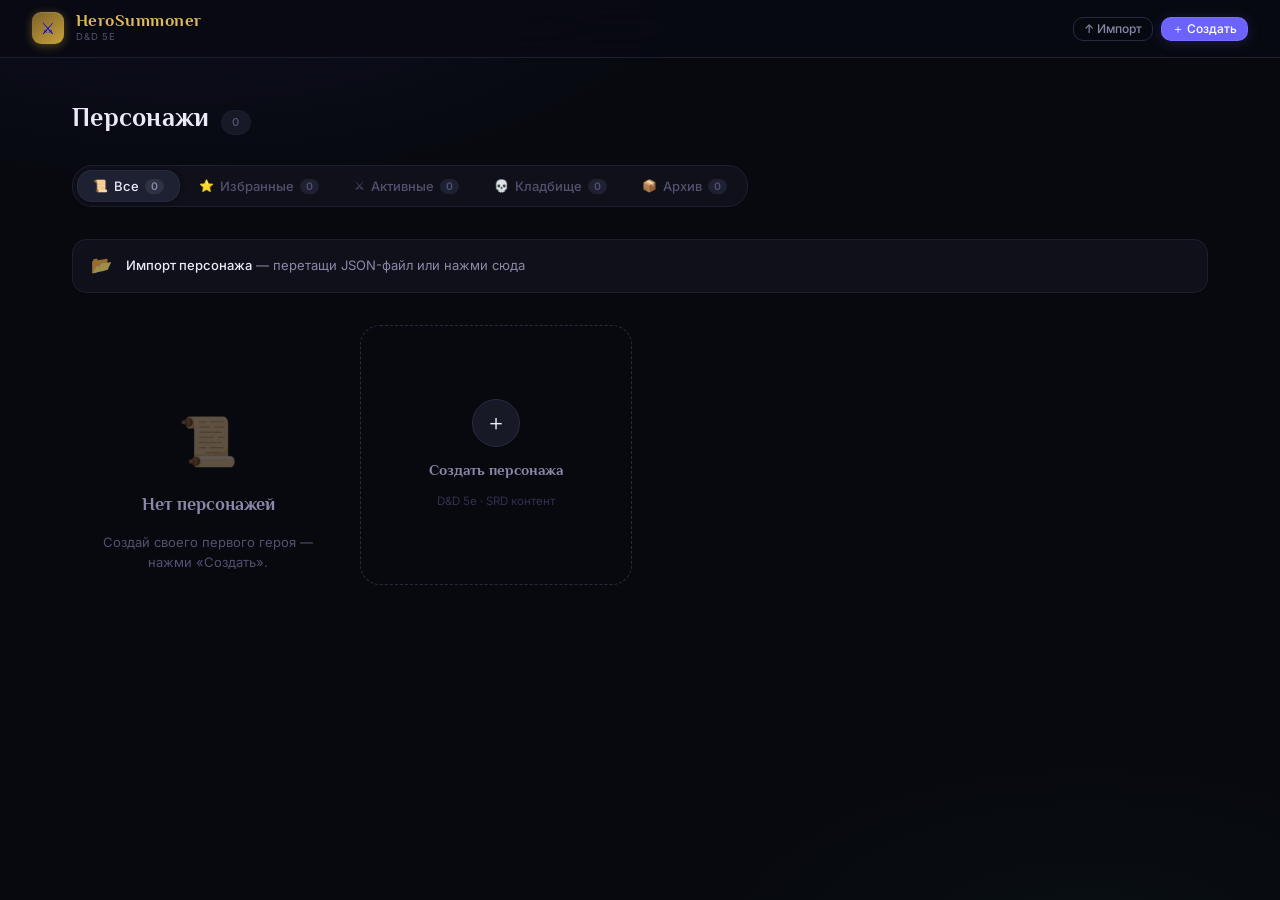
==== index.html @ 675bf9f5 "feat: Этап 1 — foundation, design tokens, router, character list, PWA" ====
<!DOCTYPE html>
<html lang="ru">
<head>
  <meta charset="UTF-8">
  <meta name="viewport" content="width=device-width, initial-scale=1.0">
  <meta name="description" content="D&D 5e Character Sheet — PWA">
  <meta name="theme-color" content="#07090F">
  <title>HeroSummoner</title>

  <!-- PWA -->
  <link rel="manifest" href="manifest.json">
  <link rel="icon" href="assets/icon.svg" type="image/svg+xml">
  <meta name="apple-mobile-web-app-capable" content="yes">
  <meta name="apple-mobile-web-app-status-bar-style" content="black-translucent">

  <!-- Styles -->
  <link rel="stylesheet" href="css/tokens.css">
  <link rel="stylesheet" href="css/base.css">
</head>
<body>
  <div id="app">
    <header class="app-header">
      <a href="#/" class="logo" aria-label="HeroSummoner — главная">
        <div class="logo-mark">⚔</div>
        <div class="logo-text-block">
          <span class="logo-name">HeroSummoner</span>
          <span class="logo-tagline">D&amp;D 5e</span>
        </div>
      </a>
      <nav id="header-actions" class="header-actions"></nav>
    </header>

    <main id="main" class="main-content"></main>
  </div>

  <script type="module" src="js/app.js"></script>
</body>
</html>
---- css/tokens.css ----
/* ═══════════════════════════════════════════
   HeroSummoner — Design Tokens
   Source: Colors mockup palette
═══════════════════════════════════════════ */
:root {
  /* ── Base surfaces ── */
  --bg:           #07090F;
  --bg-raised:    #0C0E18;
  --surface:      #0F1019;
  --surface-2:    #171926;
  --surface-3:    #1E2132;

  /* ── Borders ── */
  --border:       #1C1F30;
  --border-2:     #272B42;
  --border-3:     #363D5E;

  /* ── Text ── */
  --text-primary:   #ECEAF8;
  --text-secondary: #8A88A8;
  --text-muted:     #525070;
  --text-disabled:  #313050;

  /* ── Accent — indigo ── */
  --accent:       #6C63FF;
  --accent-soft:  #9C96FF;
  --accent-bg:    rgba(108,99,255,0.09);
  --accent-glow:  rgba(108,99,255,0.22);

  /* ── Gold ── */
  --gold:         #C9A23C;
  --gold-soft:    #DEBA5A;
  --gold-bg:      rgba(201,162,60,0.12);
  --gold-dim:     #7A6128;

  /* ── HP / life states ── */
  --hp-full:      #3AB870;
  --hp-mid:       #E07B1A;
  --hp-low:       #D03535;
  --dead-accent:  #7A3A52;
  --dead-border:  #3A1E28;

  /* ── Danger ── */
  --danger:       #E05555;
  --danger-bg:    rgba(224,85,85,0.08);

  /* ── Shadows ── */
  --shadow-sm:   0 1px 3px rgba(0,0,0,0.5);
  --shadow-md:   0 4px 20px rgba(0,0,0,0.6);
  --shadow-lg:   0 16px 52px rgba(0,0,0,0.75);
  --shadow-card: 0 0 0 1px var(--border), 0 4px 24px rgba(0,0,0,0.55);

  /* ── Radius ── */
  --r-sm:   6px;
  --r-md:   10px;
  --r-lg:   14px;
  --r-xl:   20px;
  --r-full: 999px;

  /* ── Typography ── */
  --font-body:    'Inter', system-ui, sans-serif;
  --font-display: 'Philosopher', Georgia, serif;

  /* ── Class colours ── */
  --c-barbarian:  #C03535;
  --c-bard:       #D33682;
  --c-cleric:     #5A90D4;
  --c-druid:      #4AAB3A;
  --c-fighter:    #839496;
  --c-monk:       #CB4B16;
  --c-paladin:    #D4A017;
  --c-ranger:     #3AAB72;
  --c-rogue:      #2AA198;
  --c-sorcerer:   #6C71C4;
  --c-warlock:    #6C3A8A;
  --c-wizard:     #7A5DC7;
  --c-artificer:  #C08030;

  /* ── Semantic label colours ── */
  --col-class: #6C63FF;
  --col-race:  #3AAB72;
  --col-bg-s:  #C9A23C;

  /* ── Transitions ── */
  --t-fast: 0.15s ease;
  --t-mid:  0.25s ease;
  --t-slow: 0.4s ease;
}
---- css/base.css ----
/* ═══════════════════════════════════════════
   HeroSummoner — Base & Global Styles
═══════════════════════════════════════════ */
@import url('https://fonts.googleapis.com/css2?family=Philosopher:ital,wght@0,400;0,700;1,400;1,700&family=Inter:wght@300;400;500;600;700&display=swap');

*, *::before, *::after { box-sizing: border-box; margin: 0; padding: 0; }

html {
  -webkit-font-smoothing: antialiased;
  -moz-osx-font-smoothing: grayscale;
}

body {
  background-color: var(--bg);
  background-image:
    radial-gradient(ellipse 70% 45% at 15% -5%, rgba(108,99,255,0.07) 0%, transparent 60%),
    radial-gradient(ellipse 50% 35% at 85% 105%, rgba(58,171,114,0.04) 0%, transparent 60%);
  color: var(--text-primary);
  font-family: var(--font-body);
  font-size: 14px;
  line-height: 1.5;
  min-height: 100vh;
}

/* Scrollbar */
::-webkit-scrollbar { width: 6px; height: 6px; }
::-webkit-scrollbar-track { background: transparent; }
::-webkit-scrollbar-thumb { background: var(--border-2); border-radius: var(--r-full); }
::-webkit-scrollbar-thumb:hover { background: var(--border-3); }

/* ════════════════════════════════
   APP SHELL
════════════════════════════════ */
#app { display: flex; flex-direction: column; min-height: 100vh; }

.main-content {
  flex: 1;
  padding-top: 58px; /* header height */
}

/* ════════════════════════════════
   HEADER
════════════════════════════════ */
.app-header {
  height: 58px;
  padding: 0 32px;
  display: flex;
  align-items: center;
  justify-content: space-between;
  background: rgba(8,10,18,0.88);
  backdrop-filter: blur(20px) saturate(1.3);
  -webkit-backdrop-filter: blur(20px) saturate(1.3);
  border-bottom: 1px solid var(--border);
  position: fixed;
  top: 0; left: 0; right: 0;
  z-index: 200;
}

.logo {
  display: flex;
  align-items: center;
  gap: 12px;
  text-decoration: none;
}

.logo-mark {
  width: 32px; height: 32px;
  background: linear-gradient(145deg, var(--gold-dim) 0%, var(--gold) 100%);
  border-radius: 9px;
  display: flex; align-items: center; justify-content: center;
  font-size: 16px;
  box-shadow: 0 2px 10px rgba(201,162,60,0.4), inset 0 1px 0 rgba(255,255,255,0.12);
  flex-shrink: 0;
  user-select: none;
}

.logo-text-block { display: flex; flex-direction: column; }

.logo-name {
  font-family: var(--font-display);
  font-size: 16.5px;
  font-weight: 700;
  color: var(--gold-soft);
  letter-spacing: 0.03em;
  line-height: 1.1;
}

.logo-tagline {
  font-size: 9.5px;
  color: var(--text-muted);
  letter-spacing: 0.09em;
  text-transform: uppercase;
}

.header-actions {
  display: flex;
  gap: 8px;
  align-items: center;
}

/* ════════════════════════════════
   BUTTONS
════════════════════════════════ */
.btn {
  display: inline-flex;
  align-items: center;
  gap: 6px;
  padding: 7px 14px;
  border-radius: var(--r-md);
  font-family: var(--font-body);
  font-size: 13px;
  font-weight: 500;
  cursor: pointer;
  border: none;
  transition: all var(--t-fast);
  white-space: nowrap;
  line-height: 1;
  text-decoration: none;
}

.btn:disabled { opacity: 0.45; cursor: not-allowed; }

.btn-ghost {
  background: transparent;
  color: var(--text-secondary);
  border: 1px solid var(--border-2);
}
.btn-ghost:hover:not(:disabled) {
  background: var(--surface-2);
  color: var(--text-primary);
  border-color: var(--border-3);
}

.btn-primary {
  background: var(--accent);
  color: #fff;
  border: 1px solid rgba(255,255,255,0.08);
  box-shadow: 0 2px 14px var(--accent-glow);
}
.btn-primary:hover:not(:disabled) {
  background: var(--accent-soft);
  box-shadow: 0 4px 24px rgba(108,99,255,0.38);
  transform: translateY(-1px);
}

.btn-danger {
  background: transparent;
  color: var(--danger);
  border: 1px solid rgba(224,85,85,0.3);
}
.btn-danger:hover:not(:disabled) {
  background: var(--danger-bg);
  border-color: var(--danger);
}

.btn-sm {
  padding: 5px 10px;
  font-size: 12px;
}

.btn-icon {
  padding: 7px;
  width: 34px; height: 34px;
  justify-content: center;
}

/* ════════════════════════════════
   PAGE LAYOUT
════════════════════════════════ */
.page-wrap {
  max-width: 1200px;
  margin: 0 auto;
  padding: 40px 32px 100px;
}

.page-header {
  display: flex;
  align-items: center;
  justify-content: space-between;
  margin-bottom: 28px;
  flex-wrap: wrap;
  gap: 12px;
}

.page-title-group {
  display: flex;
  align-items: baseline;
  gap: 12px;
}

.page-title {
  font-family: var(--font-display);
  font-size: 26px;
  font-weight: 700;
  color: var(--text-primary);
  letter-spacing: 0.01em;
}

.page-badge {
  font-size: 11px;
  font-weight: 600;
  color: var(--text-muted);
  background: var(--surface-2);
  border: 1px solid var(--border);
  border-radius: var(--r-full);
  padding: 3px 10px;
  letter-spacing: 0.03em;
}

/* ════════════════════════════════
   MODAL / DIALOG
════════════════════════════════ */
.modal-backdrop {
  position: fixed;
  inset: 0;
  background: rgba(0,0,0,0.72);
  backdrop-filter: blur(4px);
  z-index: 500;
  display: flex;
  align-items: center;
  justify-content: center;
  padding: 16px;
}

.modal {
  background: var(--surface);
  border: 1px solid var(--border-2);
  border-radius: var(--r-xl);
  padding: 28px;
  max-width: 440px;
  width: 100%;
  box-shadow: var(--shadow-lg);
}

.modal-title {
  font-family: var(--font-display);
  font-size: 18px;
  font-weight: 700;
  color: var(--text-primary);
  margin-bottom: 10px;
}

.modal-body {
  font-size: 13.5px;
  color: var(--text-secondary);
  line-height: 1.55;
  margin-bottom: 22px;
}

.modal-actions {
  display: flex;
  gap: 10px;
  justify-content: flex-end;
}

/* ════════════════════════════════
   TOAST
════════════════════════════════ */
#toast-container {
  position: fixed;
  bottom: 28px;
  right: 28px;
  z-index: 999;
  display: flex;
  flex-direction: column;
  gap: 8px;
  align-items: flex-end;
}

.toast {
  padding: 10px 16px;
  border-radius: var(--r-md);
  font-size: 13px;
  font-weight: 500;
  background: var(--surface-3);
  border: 1px solid var(--border-2);
  color: var(--text-primary);
  box-shadow: var(--shadow-md);
  animation: toast-in 0.22s ease;
  max-width: 320px;
}
.toast.toast-success { border-color: rgba(58,184,112,0.3); color: #7ADBA4; }
.toast.toast-error   { border-color: rgba(208,53,53,0.3);  color: #F5A0A0; }

@keyframes toast-in {
  from { opacity: 0; transform: translateY(10px); }
  to   { opacity: 1; transform: translateY(0); }
}

/* ════════════════════════════════
   SPINNER
════════════════════════════════ */
.spinner {
  width: 20px; height: 20px;
  border: 2px solid var(--border-2);
  border-top-color: var(--accent);
  border-radius: 50%;
  animation: spin 0.7s linear infinite;
  display: inline-block;
}
@keyframes spin { to { transform: rotate(360deg); } }

/* ════════════════════════════════
   RESPONSIVE
════════════════════════════════ */
@media (max-width: 600px) {
  .app-header { padding: 0 16px; }
  .page-wrap  { padding: 24px 16px 80px; }
  .logo-tagline { display: none; }
}
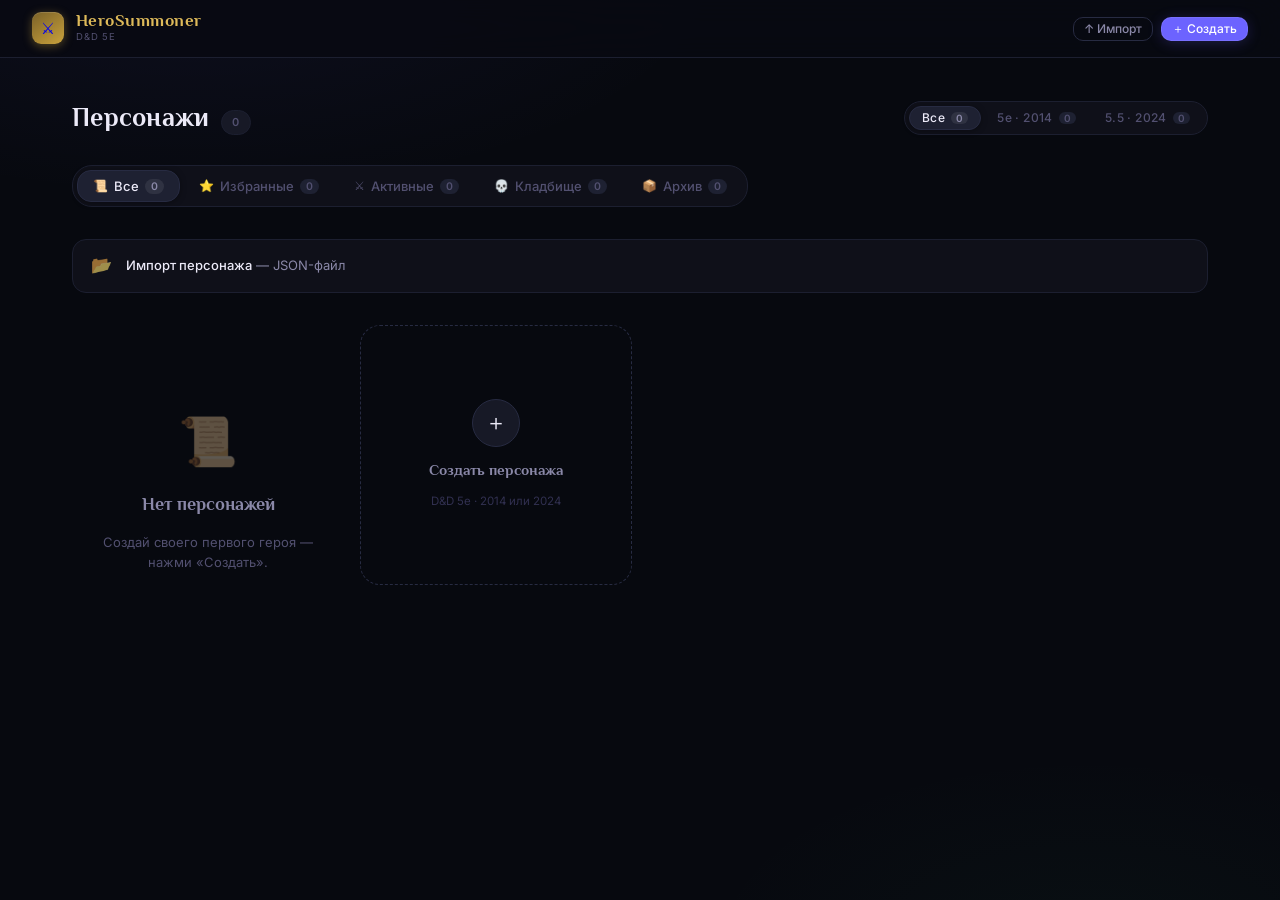
==== commit d9a4eb41: "feat: character creation screen (Экран 2) - Full create screen: identity strip, point-buy stats, ski" ====
--- a/index.html
+++ b/index.html
@@ -16,6 +16,8 @@
   <!-- Styles -->
   <link rel="stylesheet" href="css/tokens.css">
   <link rel="stylesheet" href="css/base.css">
+  <link rel="stylesheet" href="css/characters.css">
+  <link rel="stylesheet" href="css/create.css">
 </head>
 <body>
   <div id="app">
--- a/css/characters.css
+++ b/css/characters.css
@@ -0,0 +1,542 @@
+/* ═══════════════════════════════════════════
+   HeroSummoner — Characters List Screen
+═══════════════════════════════════════════ */
+
+/* ════════════════════════════════
+   FILTER TABS
+════════════════════════════════ */
+.filter-wrap { margin-bottom: 28px; overflow-x: auto; padding-bottom: 4px; }
+
+.filter-tabs {
+  display: inline-flex;
+  gap: 3px;
+  background: var(--surface);
+  border: 1px solid var(--border);
+  border-radius: var(--r-xl);
+  padding: 4px;
+  white-space: nowrap;
+}
+
+.tab {
+  display: inline-flex;
+  align-items: center;
+  gap: 6px;
+  padding: 7px 15px;
+  border-radius: var(--r-lg);
+  font-size: 13px;
+  font-weight: 500;
+  color: var(--text-muted);
+  cursor: pointer;
+  border: 1px solid transparent;
+  background: transparent;
+  transition: all 0.14s ease;
+  white-space: nowrap;
+  font-family: var(--font-body);
+}
+
+.tab:hover:not(.is-active) {
+  color: var(--text-secondary);
+  background: var(--surface-2);
+}
+
+.tab.is-active {
+  background: var(--surface-3);
+  border-color: var(--border-2);
+  color: var(--text-primary);
+  box-shadow: 0 1px 6px rgba(0,0,0,0.35);
+}
+
+.tab[data-filter="fav"].is-active     { color: var(--gold-soft);  border-color: rgba(201,162,60,0.3);  background: rgba(201,162,60,0.08); }
+.tab[data-filter="active"].is-active  { color: #6DD89C;           border-color: rgba(58,171,114,0.3);  background: rgba(58,171,114,0.08); }
+.tab[data-filter="dead"].is-active    { color: #C098A8;           border-color: rgba(122,58,82,0.35);  background: rgba(122,58,82,0.10); }
+.tab[data-filter="archive"].is-active { color: var(--accent-soft);border-color: rgba(108,99,255,0.3);  background: var(--accent-bg); }
+
+.tab-icon  { font-size: 12px; line-height: 1; }
+.tab-count {
+  font-size: 10.5px;
+  font-weight: 600;
+  padding: 1px 6px;
+  border-radius: var(--r-full);
+  background: var(--surface-3);
+  color: var(--text-muted);
+  min-width: 18px;
+  text-align: center;
+}
+.tab.is-active .tab-count {
+  background: rgba(255,255,255,0.08);
+  color: var(--text-secondary);
+}
+
+/* ════════════════════════════════
+   IMPORT BAR
+════════════════════════════════ */
+.import-bar {
+  display: flex;
+  align-items: center;
+  gap: 14px;
+  padding: 13px 18px;
+  background: var(--surface);
+  border: 1px solid var(--border);
+  border-radius: var(--r-lg);
+  margin-bottom: 32px;
+  cursor: pointer;
+  transition: border-color var(--t-fast);
+}
+.import-bar:hover { border-color: var(--border-2); }
+
+.import-bar-icon { font-size: 17px; flex-shrink: 0; opacity: 0.6; }
+.import-bar-text { flex: 1; font-size: 13px; color: var(--text-secondary); line-height: 1.45; }
+.import-bar-text strong { color: var(--text-primary); font-weight: 500; }
+#import-file-input { display: none; }
+
+/* ════════════════════════════════
+   CARDS GRID
+════════════════════════════════ */
+.char-grid {
+  display: grid;
+  grid-template-columns: repeat(auto-fill, minmax(218px, 1fr));
+  gap: 16px;
+  align-items: start;
+}
+
+/* ════════════════════════════════
+   CHARACTER CARD
+════════════════════════════════ */
+.char-card {
+  background: var(--surface);
+  border-radius: var(--r-xl);
+  border: 1px solid var(--border);
+  overflow: hidden;
+  display: flex;
+  flex-direction: column;
+  cursor: pointer;
+  transition:
+    transform 0.22s cubic-bezier(.25,.46,.45,.94),
+    box-shadow 0.22s ease,
+    border-color 0.2s ease;
+  position: relative;
+  --card-accent: var(--accent);
+}
+
+/* Top class-colour line */
+.char-card::before {
+  content: '';
+  position: absolute;
+  top: 0; left: 0; right: 0;
+  height: 2.5px;
+  background: var(--card-accent);
+  opacity: 0.72;
+  pointer-events: none;
+  z-index: 2;
+}
+
+.char-card:hover {
+  transform: translateY(-5px);
+  border-color: var(--border-2);
+  box-shadow: 0 22px 60px rgba(0,0,0,0.7), 0 0 0 1px var(--border-2);
+}
+
+/* Dead state */
+.char-card.is-dead { border-color: var(--dead-border); background: #0C0A10; }
+.char-card.is-dead::before { background: var(--dead-accent); opacity: 0.55; }
+.char-card.is-dead:hover   { border-color: #5A2838; }
+.char-card.is-dead .portrait-img { filter: grayscale(100%) brightness(0.52) contrast(1.1); }
+
+/* ── Portrait ── */
+.portrait {
+  position: relative;
+  width: 100%;
+  padding-bottom: 118%;
+  overflow: hidden;
+  background: var(--surface-2);
+  flex-shrink: 0;
+}
+
+.portrait-img {
+  position: absolute;
+  inset: 0;
+  width: 100%; height: 100%;
+  object-fit: cover;
+  object-position: center 10%;
+  transition: transform 0.5s cubic-bezier(.25,.46,.45,.94), filter 0.3s;
+}
+.char-card:hover .portrait-img { transform: scale(1.06); }
+
+/* Cinematic gradient */
+.portrait::after {
+  content: '';
+  position: absolute;
+  inset: 0;
+  background: linear-gradient(
+    to bottom,
+    rgba(7,9,15,0.25)  0%,
+    transparent        22%,
+    transparent        38%,
+    rgba(7,9,15,0.55)  62%,
+    rgba(7,9,15,0.97) 100%
+  );
+  pointer-events: none;
+  z-index: 1;
+}
+
+/* Portrait fallback (initials) */
+.portrait-fallback {
+  position: absolute;
+  inset: 0;
+  display: flex;
+  align-items: center;
+  justify-content: center;
+  background: linear-gradient(160deg, var(--surface-2) 0%, var(--bg) 100%);
+}
+.portrait-fallback::before {
+  content: '';
+  position: absolute;
+  inset: 0;
+  background: radial-gradient(ellipse at 50% 40%, var(--accent-bg) 0%, transparent 68%);
+}
+.portrait-fallback-text {
+  font-family: var(--font-display);
+  font-size: 52px;
+  font-weight: 700;
+  color: var(--border-2);
+  letter-spacing: 0.06em;
+  user-select: none;
+  position: relative;
+  z-index: 1;
+}
+
+/* Dead skull overlay */
+.dead-overlay {
+  position: absolute;
+  inset: 0;
+  z-index: 3;
+  display: none;
+  align-items: center;
+  justify-content: center;
+  pointer-events: none;
+}
+.is-dead .dead-overlay { display: flex; }
+.dead-overlay-icon { font-size: 52px; filter: drop-shadow(0 2px 12px rgba(0,0,0,0.9)); opacity: 0.78; }
+
+/* ── Badges ── */
+.badge {
+  position: absolute;
+  z-index: 4;
+  display: inline-flex;
+  align-items: center;
+  gap: 3px;
+  padding: 3px 8px;
+  border-radius: var(--r-full);
+  font-size: 10.5px;
+  font-weight: 700;
+  line-height: 1;
+  backdrop-filter: blur(14px) saturate(1.6);
+  -webkit-backdrop-filter: blur(14px) saturate(1.6);
+  border: 1px solid rgba(255,255,255,0.07);
+  letter-spacing: 0.03em;
+}
+
+.badge-level {
+  top: 11px; left: 11px;
+  background: linear-gradient(135deg, rgba(96,72,24,0.94), rgba(201,162,60,0.94));
+  color: #180E00;
+  font-family: var(--font-display);
+  font-size: 11px;
+  border-color: rgba(201,162,60,0.22);
+  box-shadow: 0 2px 10px rgba(0,0,0,0.5);
+}
+.is-dead .badge-level { background: rgba(38,26,32,0.92); color: #806070; border-color: rgba(90,50,65,0.25); }
+
+.badge-hp { bottom: 11px; right: 11px; }
+.badge-hp.hp-full { background: rgba(18,68,40,0.92);  color: #7ADBA4; border-color: rgba(58,184,112,0.18); }
+.badge-hp.hp-mid  { background: rgba(82,44,8,0.92);   color: #F5BC72; border-color: rgba(224,123,26,0.18); }
+.badge-hp.hp-low  { background: rgba(76,20,20,0.92);  color: #F5A0A0; border-color: rgba(208,53,53,0.18);  }
+.badge-hp.hp-dead { background: rgba(42,18,28,0.92);  color: #C098B0; border-color: rgba(122,58,82,0.22); font-weight: 500; font-style: italic; }
+
+/* ── Favourite button ── */
+.fav-btn {
+  position: absolute;
+  top: 9px; right: 9px;
+  z-index: 5;
+  width: 28px; height: 28px;
+  border-radius: 50%;
+  display: flex; align-items: center; justify-content: center;
+  font-size: 13px;
+  background: rgba(7,9,15,0.62);
+  backdrop-filter: blur(10px);
+  -webkit-backdrop-filter: blur(10px);
+  border: 1px solid rgba(255,255,255,0.07);
+  color: var(--text-muted);
+  cursor: pointer;
+  opacity: 0;
+  transition: opacity 0.15s, transform 0.2s cubic-bezier(.34,1.56,.64,1), color 0.15s, background 0.15s;
+}
+.char-card:hover .fav-btn { opacity: 1; }
+.fav-btn.is-active {
+  opacity: 1;
+  color: var(--gold-soft);
+  background: rgba(201,162,60,0.22);
+  border-color: rgba(201,162,60,0.3);
+}
+.fav-btn:hover { transform: scale(1.2); }
+
+/* ── Card info ── */
+.card-info {
+  padding: 13px 14px 10px 13px;
+  display: flex;
+  flex-direction: column;
+  gap: 2px;
+  flex: 1;
+  border-left: 2.5px solid var(--card-accent);
+  opacity: 0.85;
+  transition: opacity var(--t-fast);
+}
+.char-card:hover .card-info { opacity: 1; }
+
+.card-name {
+  font-family: var(--font-display);
+  font-size: 15.5px;
+  font-weight: 700;
+  color: var(--text-primary);
+  line-height: 1.2;
+  white-space: nowrap;
+  overflow: hidden;
+  text-overflow: ellipsis;
+  letter-spacing: 0.01em;
+}
+.is-dead .card-name { color: var(--text-secondary); }
+
+.card-class {
+  font-size: 12px;
+  color: var(--text-secondary);
+  display: flex;
+  align-items: center;
+  gap: 4px;
+  margin-top: 2px;
+}
+.card-class-name { color: var(--text-primary); font-weight: 500; }
+.card-sep { color: var(--text-disabled); font-size: 9px; }
+.card-race { font-size: 11.5px; color: var(--text-muted); margin-top: 1px; }
+.card-background { font-size: 11px; color: var(--text-disabled); font-style: italic; margin-top: 1px; }
+
+/* ── Card actions ── */
+.card-actions {
+  display: grid;
+  grid-template-columns: 1fr 36px 36px 36px;
+  border-top: 1px solid var(--border);
+  margin-top: 4px;
+}
+
+.card-action {
+  display: flex;
+  align-items: center;
+  justify-content: center;
+  gap: 5px;
+  padding: 9px 6px;
+  font-family: var(--font-body);
+  font-size: 12px;
+  font-weight: 500;
+  color: var(--text-muted);
+  background: transparent;
+  border: none;
+  cursor: pointer;
+  transition: background var(--t-fast), color var(--t-fast);
+  position: relative;
+}
+.card-action + .card-action { border-left: 1px solid var(--border); }
+.card-action:hover { background: var(--surface-2); }
+
+.card-action.action-open:hover { color: var(--accent-soft); background: var(--accent-bg); }
+.card-action.action-pdf:hover  { color: var(--gold-soft);   background: var(--gold-bg); }
+.card-action.action-json:hover { color: #64C4E0;            background: rgba(100,196,224,0.08); }
+.card-action.action-del:hover  { color: var(--danger);      background: var(--danger-bg); }
+
+/* Tooltip */
+.card-action[data-tip]:hover::after {
+  content: attr(data-tip);
+  position: absolute;
+  bottom: calc(100% + 7px);
+  left: 50%; transform: translateX(-50%);
+  background: var(--surface-3);
+  border: 1px solid var(--border-2);
+  color: var(--text-secondary);
+  font-size: 10.5px;
+  padding: 4px 9px;
+  border-radius: var(--r-sm);
+  white-space: nowrap;
+  z-index: 99;
+  pointer-events: none;
+  box-shadow: 0 4px 14px rgba(0,0,0,0.55);
+}
+
+/* ════════════════════════════════
+   NEW CHARACTER CARD
+════════════════════════════════ */
+.new-card {
+  border: 1.5px dashed var(--border-2);
+  border-radius: var(--r-xl);
+  display: flex;
+  flex-direction: column;
+  align-items: center;
+  justify-content: center;
+  gap: 12px;
+  padding: 44px 20px;
+  cursor: pointer;
+  background: transparent;
+  min-height: 260px;
+  transition: all 0.2s ease;
+  text-align: center;
+  text-decoration: none;
+}
+.new-card:hover {
+  border-color: var(--accent);
+  background: var(--accent-bg);
+  box-shadow: 0 0 44px var(--accent-glow), inset 0 1px 0 rgba(108,99,255,0.1);
+}
+
+.new-card-icon {
+  width: 48px; height: 48px;
+  border-radius: 50%;
+  background: var(--surface-2);
+  border: 1px solid var(--border-2);
+  display: flex; align-items: center; justify-content: center;
+  font-size: 22px;
+  transition: all 0.2s ease;
+}
+.new-card:hover .new-card-icon {
+  background: var(--accent-bg);
+  border-color: var(--accent);
+  box-shadow: 0 0 18px var(--accent-glow);
+}
+
+.new-card-label {
+  font-family: var(--font-display);
+  font-size: 15px;
+  font-weight: 700;
+  color: var(--text-secondary);
+  transition: color 0.2s;
+}
+.new-card:hover .new-card-label { color: var(--accent-soft); }
+
+.new-card-hint { font-size: 11.5px; color: var(--text-disabled); }
+
+/* ════════════════════════════════
+   EDITION SWITCHER
+════════════════════════════════ */
+.edition-switcher {
+  display: inline-flex;
+  gap: 3px;
+  background: var(--surface);
+  border: 1px solid var(--border);
+  border-radius: var(--r-xl);
+  padding: 4px;
+  flex-shrink: 0;
+}
+
+.edition-btn {
+  display: inline-flex;
+  align-items: center;
+  gap: 6px;
+  padding: 5px 12px;
+  border-radius: var(--r-lg);
+  font-size: 12px;
+  font-weight: 500;
+  color: var(--text-muted);
+  cursor: pointer;
+  border: 1px solid transparent;
+  background: transparent;
+  transition: all 0.14s ease;
+  white-space: nowrap;
+  font-family: var(--font-body);
+}
+
+.edition-btn:hover:not(.is-active) {
+  color: var(--text-secondary);
+  background: var(--surface-2);
+}
+
+/* "Все" active */
+.edition-btn[data-edition="all"].is-active {
+  background: var(--surface-3);
+  border-color: var(--border-2);
+  color: var(--text-primary);
+  box-shadow: 0 1px 6px rgba(0,0,0,0.35);
+}
+
+/* "5e 2014" active */
+.edition-btn[data-edition="2014"].is-active {
+  background: rgba(108,99,255,0.1);
+  border-color: rgba(108,99,255,0.3);
+  color: var(--accent-soft);
+}
+
+/* "5.5 2024" active */
+.edition-btn[data-edition="2024"].is-active {
+  background: rgba(201,162,60,0.1);
+  border-color: rgba(201,162,60,0.3);
+  color: var(--gold-soft);
+}
+
+.edition-count {
+  font-size: 10px;
+  font-weight: 600;
+  padding: 1px 5px;
+  border-radius: var(--r-full);
+  background: var(--surface-3);
+  color: var(--text-muted);
+  min-width: 16px;
+  text-align: center;
+}
+.edition-btn.is-active .edition-count {
+  background: rgba(255,255,255,0.08);
+  color: var(--text-secondary);
+}
+
+/* ════════════════════════════════
+   EDITION BADGE (on card portrait)
+════════════════════════════════ */
+.badge-edition {
+  top: auto;
+  bottom: 11px;
+  left: 11px;
+  font-size: 9px;
+  font-weight: 700;
+  letter-spacing: 0.06em;
+  text-transform: uppercase;
+  padding: 2px 7px;
+}
+
+.badge-edition--2014 {
+  background: rgba(108,99,255,0.22);
+  color: var(--accent-soft);
+  border-color: rgba(108,99,255,0.3);
+}
+
+.badge-edition--2024 {
+  background: rgba(201,162,60,0.22);
+  color: var(--gold-soft);
+  border-color: rgba(201,162,60,0.3);
+}
+
+/* ════════════════════════════════
+   EMPTY STATE
+════════════════════════════════ */
+.empty-state {
+  text-align: center;
+  padding: 80px 20px;
+  display: flex;
+  flex-direction: column;
+  align-items: center;
+  gap: 14px;
+}
+
+.empty-state-icon { font-size: 48px; opacity: 0.35; }
+
+.empty-state-title {
+  font-family: var(--font-display);
+  font-size: 18px;
+  font-weight: 700;
+  color: var(--text-secondary);
+}
+
+.empty-state-text { font-size: 13px; color: var(--text-muted); max-width: 280px; line-height: 1.55; }
--- a/css/create.css
+++ b/css/create.css
@@ -0,0 +1,361 @@
+/* ═══════════════════════════════════════════
+   HeroSummoner — Create Character Screen
+═══════════════════════════════════════════ */
+
+/* ── Identity strip ── */
+.identity-strip {
+  background: var(--surface);
+  border-bottom: 1px solid var(--border);
+  padding: 10px 24px;
+}
+
+.id-row { display: flex; flex-wrap: wrap; gap: 8px; align-items: flex-end; }
+
+.id-field { display: flex; flex-direction: column; gap: 4px; }
+
+.id-field label {
+  font-size: 9.5px; font-weight: 700;
+  text-transform: uppercase; letter-spacing: .08em;
+  color: var(--text-muted);
+}
+
+.id-field.is-class label { color: var(--col-class); }
+.id-field.is-race  label { color: var(--col-race);  }
+.id-field.is-bg    label { color: var(--col-bg-s);  }
+
+.id-field select,
+.id-field input[type="text"] {
+  background: var(--surface-2);
+  border: 1px solid var(--border-2);
+  border-radius: var(--r-md);
+  color: var(--text-primary);
+  font-family: var(--font-body);
+  font-size: 12.5px; font-weight: 500;
+  padding: 6px 9px; outline: none;
+  transition: border-color var(--t-fast), box-shadow var(--t-fast);
+  -webkit-appearance: none;
+}
+
+.id-field select {
+  padding-right: 26px; cursor: pointer;
+  background-image: url("data:image/svg+xml,%3Csvg xmlns='http://www.w3.org/2000/svg' width='10' height='6'%3E%3Cpath d='M1 1l4 4 4-4' stroke='%23525070' stroke-width='1.5' fill='none' stroke-linecap='round'/%3E%3C/svg%3E");
+  background-repeat: no-repeat; background-position: right 8px center;
+}
+
+.id-field select:focus, .id-field input:focus {
+  border-color: var(--accent);
+  box-shadow: 0 0 0 2px var(--accent-bg);
+}
+
+.id-field.is-class select { border-color: rgba(108,99,255,.3); }
+.id-field.is-race  select { border-color: rgba(58,171,114,.3); }
+.id-field.is-bg    select { border-color: rgba(201,162,60,.3); }
+
+.id-name      { min-width: 150px; }
+.id-class-f   { min-width: 130px; }
+.id-race-f    { min-width: 140px; }
+.id-subrace-f { min-width: 130px; }
+.id-bg-f      { min-width: 150px; }
+.id-align-f   { min-width: 155px; }
+.id-player-f  { min-width: 120px; }
+.id-edition   { min-width: auto; }
+
+.level-badge {
+  background: var(--surface-2); border: 1px solid var(--border-2);
+  border-radius: var(--r-md); padding: 6px 12px;
+  font-family: var(--font-display); font-size: 15px;
+  font-weight: 700; color: var(--gold-soft); text-align: center;
+  min-width: 44px;
+}
+
+/* Edition toggle (inline in id-row) */
+.edition-toggle {
+  display: flex; gap: 2px;
+  background: var(--surface-3);
+  border-radius: var(--r-full);
+  padding: 2px;
+}
+
+.edition-btn {
+  padding: 5px 12px;
+  border: none; border-radius: var(--r-full);
+  font-size: 11.5px; font-weight: 600;
+  cursor: pointer; color: var(--text-muted);
+  background: transparent; font-family: var(--font-body);
+  transition: all var(--t-fast); letter-spacing: .03em;
+  line-height: 1;
+}
+
+.edition-btn.active {
+  background: var(--surface);
+  color: var(--text-primary);
+  box-shadow: 0 1px 4px rgba(0,0,0,.3);
+}
+
+/* ── Sheet body ── */
+.create-body {
+  max-width: 1360px; margin: 0 auto;
+  padding: 16px 24px 100px;
+  display: grid; grid-template-columns: 1fr 300px;
+  gap: 18px; align-items: start;
+}
+
+/* ── Point buy header ── */
+.pb-header {
+  display: flex; align-items: center; justify-content: space-between;
+  padding: 8px 14px; background: var(--surface);
+  border: 1px solid var(--border); border-radius: var(--r-xl);
+  margin-bottom: 8px;
+}
+
+.pb-label { font-size: 10.5px; font-weight: 700; text-transform: uppercase; letter-spacing: .09em; color: var(--text-muted); }
+.pb-counter { display: flex; align-items: baseline; gap: 4px; }
+.pb-remaining { font-family: var(--font-display); font-size: 18px; font-weight: 700; transition: color var(--t-fast); }
+.pb-remaining.ok   { color: var(--accent-soft); }
+.pb-remaining.low  { color: var(--gold-soft); }
+.pb-remaining.over { color: var(--hp-low); }
+.pb-of   { font-size: 13px; font-weight: 600; color: var(--text-muted); }
+.pb-unit { font-size: 11px; color: var(--text-muted); }
+.pb-track { flex: 1; margin: 0 14px; height: 4px; background: var(--surface-3); border-radius: var(--r-full); overflow: hidden; }
+.pb-fill  { height: 100%; border-radius: var(--r-full); background: linear-gradient(90deg, var(--accent), var(--accent-soft)); transition: width .3s, background .3s; }
+.pb-fill.low  { background: linear-gradient(90deg, var(--gold), var(--gold-soft)); }
+.pb-fill.over { background: linear-gradient(90deg, var(--hp-low), #f77); }
+
+/* ── Stats grid ── */
+.stats-grid { display: grid; grid-template-columns: 1fr 1fr; gap: 8px; }
+
+/* ── Ability block ── */
+.ab-block {
+  background: var(--surface);
+  border: 1px solid var(--border);
+  border-radius: var(--r-xl);
+  overflow: hidden;
+}
+
+/* Single-line stat row */
+.ab-stat-row {
+  display: flex;
+  align-items: center;
+  padding: 8px 12px;
+  gap: 5px;
+  flex-wrap: wrap;
+  min-height: 40px;
+}
+
+.ab-name {
+  font-size: 9.5px; font-weight: 700;
+  text-transform: uppercase; letter-spacing: .09em;
+  color: var(--text-muted);
+  min-width: 72px; flex-shrink: 0;
+}
+
+.ab-stepper { display: flex; align-items: center; gap: 3px; flex-shrink: 0; }
+
+.ab-btn {
+  width: 20px; height: 20px; border-radius: 50%;
+  display: flex; align-items: center; justify-content: center;
+  font-size: 13px; font-weight: 400;
+  background: var(--surface-3); border: 1px solid var(--border-2);
+  color: var(--text-secondary); cursor: pointer;
+  transition: all .13s; flex-shrink: 0; line-height: 1;
+}
+.ab-btn:hover:not(:disabled) { background: var(--border-2); color: var(--text-primary); }
+.ab-btn:disabled { opacity: .3; cursor: not-allowed; }
+
+.ab-base-val {
+  font-family: var(--font-display); font-size: 15px; font-weight: 700;
+  color: var(--text-primary); min-width: 20px; text-align: center; line-height: 1;
+}
+
+.ab-cost { font-size: 9.5px; color: var(--text-disabled); flex-shrink: 0; }
+
+.ab-vsep { width: 1px; height: 16px; background: var(--border-2); margin: 0 3px; flex-shrink: 0; }
+
+.ab-racial-badge { color: var(--col-race); font-weight: 700; font-size: 11px; flex-shrink: 0; }
+.ab-arrow        { color: var(--text-disabled); font-size: 10px; flex-shrink: 0; margin: 0 1px; }
+
+/* Emphasis: total / mod / save */
+.ab-total { font-family: var(--font-display); font-size: 20px; font-weight: 700; color: var(--accent-soft); flex-shrink: 0; min-width: 24px; text-align: center; line-height: 1; }
+
+.ab-deriv-lbl { font-size: 8.5px; text-transform: uppercase; letter-spacing: .06em; color: var(--text-muted); flex-shrink: 0; }
+
+.ab-mod  { font-family: var(--font-display); font-size: 18px; font-weight: 700; color: var(--text-primary); min-width: 26px; flex-shrink: 0; text-align: center; line-height: 1; }
+.ab-save { font-family: var(--font-display); font-size: 18px; font-weight: 700; color: var(--text-muted);   min-width: 26px; flex-shrink: 0; text-align: center; line-height: 1; }
+.ab-save.prof { color: var(--accent-soft); }
+
+.ms-pip { width: 7px; height: 7px; border-radius: 50%; border: 1.5px solid var(--border-3); flex-shrink: 0; transition: all .15s; }
+.ms-pip.active { background: var(--accent); border-color: var(--accent); }
+
+.ab-passive-inline { font-size: 9.5px; color: var(--text-muted); flex-shrink: 0; margin-left: 2px; }
+
+/* ── Skills — 2 columns ── */
+.ab-skills-grid {
+  display: grid;
+  grid-template-columns: 1fr 1fr;
+  gap: 0 4px;
+  padding: 4px 8px 8px;
+  border-top: 1px solid var(--border);
+  background: var(--surface);
+}
+
+.ab-noskills { padding: 6px 12px; font-size: 10.5px; color: var(--text-disabled); font-style: italic; text-align: center; border-top: 1px solid var(--border); }
+
+.skill-row { display: flex; align-items: center; gap: 5px; padding: 3px 4px; border-radius: var(--r-md); cursor: pointer; transition: background .12s; }
+.skill-row:hover       { background: var(--surface-2); }
+.skill-row.locked      { cursor: default; }
+.skill-row.locked:hover { background: transparent; }
+
+.sk-cb {
+  width: 12px; height: 12px; border-radius: 3px;
+  border: 1.5px solid var(--border-3); background: transparent;
+  flex-shrink: 0; display: flex; align-items: center; justify-content: center;
+  transition: all .13s; position: relative;
+}
+
+.sk-cb.has-check::after {
+  content: ''; width: 5px; height: 3px;
+  border-left: 1.5px solid #fff; border-bottom: 1.5px solid #fff;
+  transform: rotate(-45deg) translate(0.5px,-0.5px);
+  display: block;
+}
+
+.sk-cb.src-class { background: var(--col-class); border-color: var(--col-class); }
+.sk-cb.src-bg    { background: var(--col-bg-s);  border-color: var(--col-bg-s);  }
+.sk-cb.opt-class { border-color: var(--col-class); }
+
+.sk-name  { flex: 1; font-size: 11px; color: var(--text-secondary); white-space: nowrap; overflow: hidden; text-overflow: ellipsis; min-width: 0; }
+.sk-name.proficient { color: var(--text-primary); font-weight: 500; }
+.sk-bonus { font-family: var(--font-display); font-size: 11.5px; font-weight: 700; color: var(--text-primary); flex-shrink: 0; min-width: 22px; text-align: right; }
+.sk-bonus.col-class { color: var(--col-class); }
+.sk-bonus.col-bg    { color: var(--col-bg-s); }
+
+/* ── Right column ── */
+.create-right { display: flex; flex-direction: column; gap: 12px; }
+
+.panel { background: var(--surface); border: 1px solid var(--border); border-radius: var(--r-xl); overflow: hidden; }
+.panel-head { display: flex; align-items: center; justify-content: space-between; padding: 9px 14px; border-bottom: 1px solid var(--border); gap: 8px; }
+.panel-title { font-size: 10px; font-weight: 700; text-transform: uppercase; letter-spacing: .09em; color: var(--text-muted); flex-shrink: 0; }
+.panel-badge { font-size: 9.5px; font-weight: 700; padding: 2px 7px; border-radius: var(--r-full); background: var(--surface-3); color: var(--text-muted); border: 1px solid var(--border-2); }
+.panel-body  { padding: 10px 14px; }
+
+.hp-row { display: flex; align-items: baseline; gap: 8px; padding: 6px 14px 2px; }
+.hp-val { font-family: var(--font-display); font-size: 36px; font-weight: 700; color: #7ADBA4; line-height: 1; }
+.hp-max-label { font-size: 12px; color: var(--text-muted); }
+.hp-formula   { font-size: 10.5px; color: var(--text-muted); font-style: italic; padding: 0 14px 8px; }
+
+.combat-grid { display: grid; grid-template-columns: repeat(2,1fr); gap: 6px; padding: 10px 14px; }
+
+.cs-chip { background: var(--surface-2); border: 1px solid var(--border); border-radius: var(--r-lg); padding: 7px 8px; text-align: center; position: relative; overflow: hidden; }
+.cs-chip::before { content: ''; position: absolute; top:0; left:0; right:0; height:2px; background: var(--accent); opacity: .45; }
+.cs-val    { font-family: var(--font-display); font-size: 18px; font-weight: 700; line-height: 1; color: var(--text-primary); }
+.cs-label  { font-size: 9px; font-weight: 600; text-transform: uppercase; letter-spacing: .07em; color: var(--text-muted); margin-top: 2px; }
+.cs-detail { font-size: 9.5px; color: var(--text-disabled); margin-top: 1px; font-style: italic; }
+
+.prof-list { display: flex; flex-direction: column; gap: 5px; }
+.prof-row  { display: flex; align-items: flex-start; gap: 8px; }
+.prof-cat  { min-width: 62px; font-size: 9.5px; font-weight: 700; text-transform: uppercase; letter-spacing: .06em; color: var(--text-muted); padding-top: 3px; flex-shrink: 0; }
+.prof-tags { flex: 1; display: flex; flex-wrap: wrap; gap: 3px; }
+.prof-tag  { font-size: 10.5px; padding: 2px 6px; border-radius: var(--r-sm); background: var(--surface-3); border: 1px solid var(--border-2); color: var(--text-secondary); }
+.prof-tag.class-t { background: rgba(108,99,255,.1); border-color: rgba(108,99,255,.25); color: var(--accent-soft); }
+.prof-tag.bg-t    { background: rgba(201,162,60,.1);  border-color: rgba(201,162,60,.25); color: var(--gold-soft); }
+
+/* ── Equipment panel ── */
+.equip-tabs {
+  display: flex; gap: 2px; padding: 2px;
+  background: var(--surface-3); border-radius: var(--r-lg);
+}
+
+.equip-tab {
+  flex: 1; padding: 4px 8px; border: none; border-radius: var(--r-md);
+  font-size: 11px; font-weight: 500; background: transparent;
+  color: var(--text-muted); cursor: pointer; transition: all .14s;
+  font-family: var(--font-body);
+}
+
+.equip-tab.active { background: var(--surface); color: var(--text-primary); box-shadow: 0 1px 4px rgba(0,0,0,.3); }
+
+.equip-section-title {
+  font-size: 9.5px; font-weight: 700; text-transform: uppercase;
+  letter-spacing: .07em; color: var(--text-muted); margin-bottom: 5px;
+}
+
+.equip-items { list-style: none; display: flex; flex-direction: column; gap: 3px; }
+.equip-item { font-size: 11px; color: var(--text-secondary); padding-left: 10px; position: relative; line-height: 1.4; }
+.equip-item::before { content: '·'; position: absolute; left: 2px; color: var(--text-muted); }
+.equip-empty { font-size: 11px; color: var(--text-disabled); font-style: italic; }
+
+.equip-gold-roll-row { display: flex; align-items: center; gap: 8px; margin-bottom: 8px; }
+.equip-gold-formula  { font-family: var(--font-display); font-size: 16px; font-weight: 700; color: var(--gold-soft); }
+.equip-roll-btn      { background: var(--gold-bg) !important; border-color: rgba(201,162,60,.3) !important; color: var(--gold-soft) !important; }
+.equip-roll-btn:hover { background: rgba(201,162,60,.2) !important; }
+
+.equip-gold-result-row { display: flex; align-items: center; gap: 10px; margin-top: 6px; }
+.equip-gold-lbl  { font-size: 11px; color: var(--text-muted); }
+.equip-gold-val  { font-family: var(--font-display); font-size: 22px; font-weight: 700; color: var(--gold-soft); flex: 1; }
+.equip-buy-btn   { flex-shrink: 0; }
+
+/* ── Equipment modal ── */
+.equip-modal-overlay {
+  position: fixed; inset: 0; z-index: 500;
+  background: rgba(0,0,0,.72);
+  backdrop-filter: blur(4px);
+  display: flex; align-items: center; justify-content: center;
+  padding: 24px;
+}
+
+.equip-modal {
+  background: var(--surface);
+  border: 1px solid var(--border-2);
+  border-radius: var(--r-xl);
+  width: min(640px, 100%);
+  max-height: 80vh;
+  overflow-y: auto;
+  box-shadow: var(--shadow-lg);
+}
+
+.equip-modal-head {
+  display: flex; align-items: center; justify-content: space-between;
+  padding: 14px 18px; border-bottom: 1px solid var(--border);
+}
+
+.equip-modal-title { font-family: var(--font-display); font-size: 16px; font-weight: 700; color: var(--text-primary); }
+
+.equip-modal-close {
+  background: none; border: none; color: var(--text-muted);
+  cursor: pointer; font-size: 18px; line-height: 1; padding: 4px;
+  border-radius: var(--r-md); transition: color var(--t-fast);
+}
+.equip-modal-close:hover { color: var(--text-primary); }
+
+.equip-modal-body { padding: 32px 18px; }
+
+.equip-modal-stub {
+  text-align: center; color: var(--text-muted);
+  font-size: 40px; line-height: 1;
+}
+.equip-modal-stub p { font-size: 13px; margin-top: 12px; }
+
+/* ── Action bar ── */
+.create-action-bar {
+  position: fixed; bottom: 0; left: 0; right: 0; z-index: 200;
+  background: rgba(8,10,18,.93); backdrop-filter: blur(20px);
+  border-top: 1px solid var(--border);
+  padding: 12px 24px;
+  display: flex; align-items: center; justify-content: space-between; gap: 16px;
+}
+
+.bar-hint        { font-size: 12px; color: var(--text-muted); }
+.bar-hint strong { color: var(--text-secondary); }
+.bar-btns        { display: flex; gap: 8px; align-items: center; }
+
+/* ── Responsive ── */
+@media (max-width: 960px) {
+  .create-body { grid-template-columns: 1fr; }
+}
+@media (max-width: 680px) {
+  .stats-grid { grid-template-columns: 1fr; }
+  .id-row     { flex-direction: column; }
+  .identity-strip { padding: 10px 16px; }
+  .create-body    { padding: 12px 16px 100px; }
+  .create-action-bar { padding: 10px 16px; }
+}
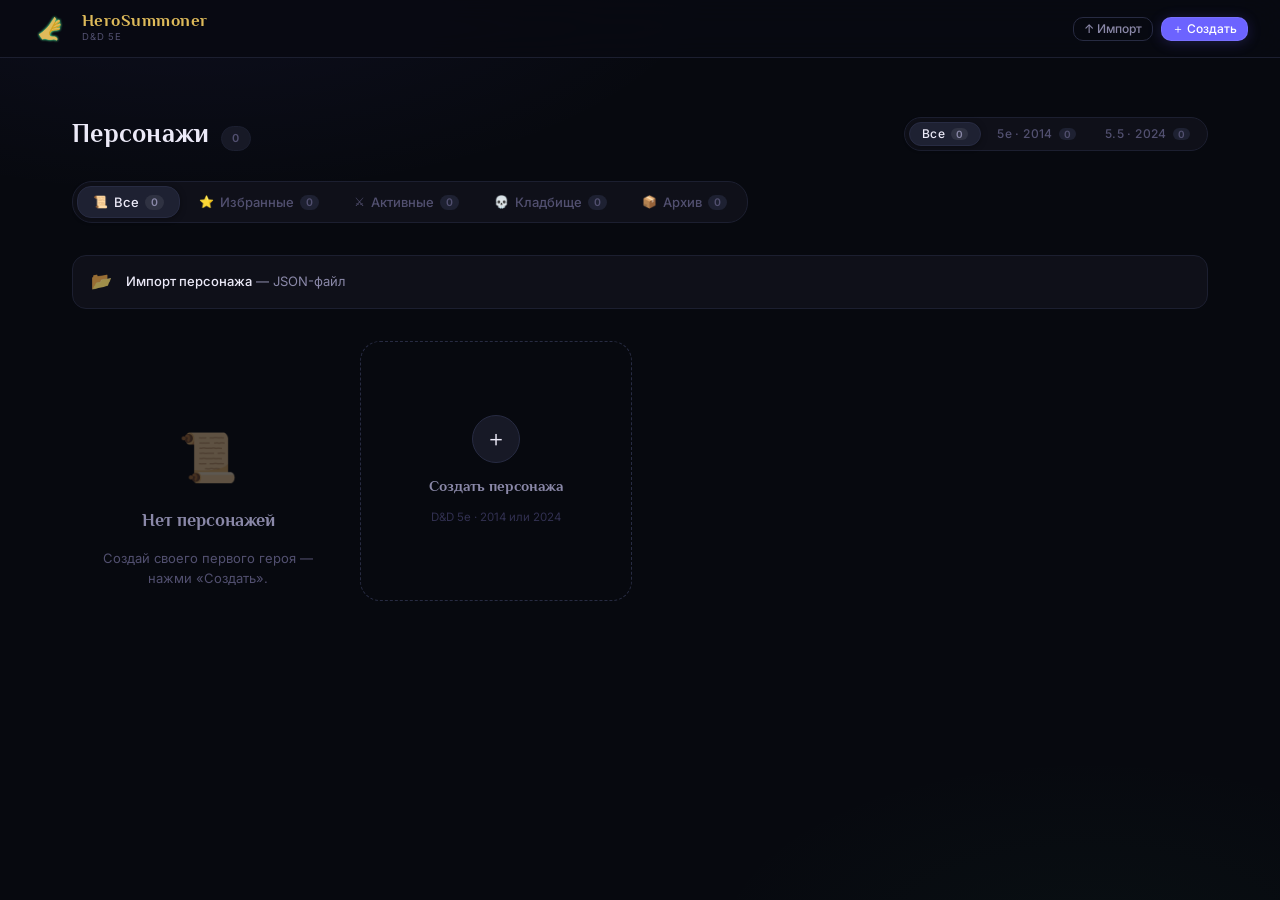
==== commit ea07c0dd: "feat: header redesign — id-row + combat stats in header, new icon - Move identity strip (class/race/" ====
--- a/index.html
+++ b/index.html
@@ -9,7 +9,7 @@
 
   <!-- PWA -->
   <link rel="manifest" href="manifest.json">
-  <link rel="icon" href="assets/icon.svg" type="image/svg+xml">
+  <link rel="icon" href="assets/icon_4.svg" type="image/svg+xml">
   <meta name="apple-mobile-web-app-capable" content="yes">
   <meta name="apple-mobile-web-app-status-bar-style" content="black-translucent">
 
@@ -23,7 +23,7 @@
   <div id="app">
     <header class="app-header">
       <a href="#/" class="logo" aria-label="HeroSummoner — главная">
-        <div class="logo-mark">⚔</div>
+        <div class="logo-mark"><img src="assets/icon_4.svg" alt="" width="28" height="28" style="display:block;object-fit:contain"></div>
         <div class="logo-text-block">
           <span class="logo-name">HeroSummoner</span>
           <span class="logo-tagline">D&amp;D 5e</span>
--- a/css/base.css
+++ b/css/base.css
@@ -35,15 +35,16 @@
 
 .main-content {
   flex: 1;
-  padding-top: 58px; /* header height */
+  padding-top: 74px; /* header height + padding */
 }
 
 /* ════════════════════════════════
    HEADER
 ════════════════════════════════ */
 .app-header {
-  height: 58px;
-  padding: 0 32px;
+  height: auto;
+  min-height: 58px;
+  padding: 8px 32px;
   display: flex;
   align-items: center;
   justify-content: space-between;
@@ -64,12 +65,12 @@
 }
 
 .logo-mark {
-  width: 32px; height: 32px;
-  background: linear-gradient(145deg, var(--gold-dim) 0%, var(--gold) 100%);
-  border-radius: 9px;
+  width: 38px; height: 38px;
+  background: none;
+  border-radius: 0;
   display: flex; align-items: center; justify-content: center;
-  font-size: 16px;
-  box-shadow: 0 2px 10px rgba(201,162,60,0.4), inset 0 1px 0 rgba(255,255,255,0.12);
+  font-size: 16px; overflow: visible;
+  box-shadow: none;
   flex-shrink: 0;
   user-select: none;
 }
@@ -208,6 +209,27 @@
 }
 
 /* ════════════════════════════════
+   UPDATE BANNER
+════════════════════════════════ */
+.update-banner {
+  position: fixed;
+  bottom: 76px; right: 16px; z-index: 400;
+  background: var(--surface-2);
+  border: 1px solid var(--border-2);
+  border-radius: var(--r-xl);
+  padding: 10px 14px;
+  display: flex; align-items: center; gap: 12px;
+  box-shadow: var(--shadow-md);
+  font-size: 13px; color: var(--text-primary);
+  animation: slideUp .25s ease;
+}
+
+@keyframes slideUp {
+  from { opacity: 0; transform: translateY(8px); }
+  to   { opacity: 1; transform: translateY(0); }
+}
+
+/* ════════════════════════════════
    MODAL / DIALOG
 ════════════════════════════════ */
 .modal-backdrop {
--- a/css/create.css
+++ b/css/create.css
@@ -2,14 +2,66 @@
    HeroSummoner — Create Character Screen
 ═══════════════════════════════════════════ */
 
-/* ── Identity strip ── */
-.identity-strip {
-  background: var(--surface);
-  border-bottom: 1px solid var(--border);
-  padding: 10px 24px;
-}
-
-.id-row { display: flex; flex-wrap: wrap; gap: 8px; align-items: flex-end; }
+/* ── Header combat chips ── */
+.header-combat {
+  display: flex;
+  gap: 4px;
+  align-items: center;
+  flex-shrink: 0;
+}
+
+.hc-chip {
+  display: flex;
+  flex-direction: column;
+  align-items: center;
+  padding: 4px 12px;
+  background: var(--surface-2);
+  border: 1px solid var(--border);
+  border-radius: var(--r-md);
+  min-width: 56px;
+}
+
+.hc-val {
+  font-family: var(--font-display);
+  font-size: 14px;
+  font-weight: 700;
+  color: var(--text-primary);
+  line-height: 1;
+}
+
+.hc-lbl {
+  font-size: 9px;
+  font-weight: 700;
+  text-transform: uppercase;
+  letter-spacing: .06em;
+  color: var(--text-muted);
+  margin-top: 2px;
+}
+
+.hc-hp .hc-val { color: #7ADBA4; }
+
+/* ── Create-mode header extension ── */
+.app-header--create {
+  gap: 12px;
+}
+
+.create-header-id {
+  flex: 1;
+  overflow-x: auto;
+  overflow-y: visible;
+  scrollbar-width: none;
+}
+.create-header-id::-webkit-scrollbar { display: none; }
+
+.create-header-id .id-row {
+  padding: 0;
+  flex-wrap: nowrap;
+}
+
+.id-row {
+  display: flex; flex-wrap: wrap; gap: 16px; align-items: flex-end;
+  padding: 0 24px;
+}
 
 .id-field { display: flex; flex-direction: column; gap: 4px; }
 
@@ -31,9 +83,9 @@
   color: var(--text-primary);
   font-family: var(--font-body);
   font-size: 12.5px; font-weight: 500;
-  padding: 6px 9px; outline: none;
+  padding: 0 9px; height: 32px; outline: none;
   transition: border-color var(--t-fast), box-shadow var(--t-fast);
-  -webkit-appearance: none;
+  -webkit-appearance: none; box-sizing: border-box;
 }
 
 .id-field select {
@@ -60,11 +112,16 @@
 .id-player-f  { min-width: 120px; }
 .id-edition   { min-width: auto; }
 
+.level-stepper { display: flex; align-items: center; gap: 3px; }
+.level-stepper .ab-btn { width: 20px; height: 20px; }
+
 .level-badge {
   background: var(--surface-2); border: 1px solid var(--border-2);
-  border-radius: var(--r-md); padding: 6px 12px;
-  font-family: var(--font-display); font-size: 15px;
-  font-weight: 700; color: var(--gold-soft); text-align: center;
+  border-radius: var(--r-md); padding: 0 12px;
+  height: 32px; box-sizing: border-box;
+  display: flex; align-items: center; justify-content: center;
+  font-family: var(--font-display); font-size: 13px;
+  font-weight: 700; color: var(--gold-soft);
   min-width: 44px;
 }
 
@@ -74,16 +131,17 @@
   background: var(--surface-3);
   border-radius: var(--r-full);
   padding: 2px;
+  height: 32px; box-sizing: border-box;
 }
 
 .edition-btn {
-  padding: 5px 12px;
+  padding: 0 12px;
   border: none; border-radius: var(--r-full);
   font-size: 11.5px; font-weight: 600;
   cursor: pointer; color: var(--text-muted);
   background: transparent; font-family: var(--font-body);
   transition: all var(--t-fast); letter-spacing: .03em;
-  line-height: 1;
+  line-height: 1; flex: 1;
 }
 
 .edition-btn.active {
@@ -94,18 +152,22 @@
 
 /* ── Sheet body ── */
 .create-body {
-  max-width: 1360px; margin: 0 auto;
   padding: 16px 24px 100px;
-  display: grid; grid-template-columns: 1fr 300px;
-  gap: 18px; align-items: start;
-}
+  display: grid;
+  grid-template-columns: auto 1fr 300px;
+  gap: 24px;
+  align-items: start;
+}
+
+.create-middle { padding-top: 2px; }
 
 /* ── Point buy header ── */
 .pb-header {
-  display: flex; align-items: center; justify-content: space-between;
-  padding: 8px 14px; background: var(--surface);
+  display: flex; align-items: center;
+  gap: 10px;
+  padding: 6px 12px; background: var(--surface);
   border: 1px solid var(--border); border-radius: var(--r-xl);
-  margin-bottom: 8px;
+  margin-bottom: 6px;
 }
 
 .pb-label { font-size: 10.5px; font-weight: 700; text-transform: uppercase; letter-spacing: .09em; color: var(--text-muted); }
@@ -116,13 +178,13 @@
 .pb-remaining.over { color: var(--hp-low); }
 .pb-of   { font-size: 13px; font-weight: 600; color: var(--text-muted); }
 .pb-unit { font-size: 11px; color: var(--text-muted); }
-.pb-track { flex: 1; margin: 0 14px; height: 4px; background: var(--surface-3); border-radius: var(--r-full); overflow: hidden; }
+.pb-track { flex: 1; height: 4px; background: var(--surface-3); border-radius: var(--r-full); overflow: hidden; }
 .pb-fill  { height: 100%; border-radius: var(--r-full); background: linear-gradient(90deg, var(--accent), var(--accent-soft)); transition: width .3s, background .3s; }
 .pb-fill.low  { background: linear-gradient(90deg, var(--gold), var(--gold-soft)); }
 .pb-fill.over { background: linear-gradient(90deg, var(--hp-low), #f77); }
 
 /* ── Stats grid ── */
-.stats-grid { display: grid; grid-template-columns: 1fr 1fr; gap: 8px; }
+.stats-grid { display: grid; grid-template-columns: 1fr; gap: 6px; }
 
 /* ── Ability block ── */
 .ab-block {
@@ -136,17 +198,17 @@
 .ab-stat-row {
   display: flex;
   align-items: center;
-  padding: 8px 12px;
+  padding: 6px 10px;
   gap: 5px;
   flex-wrap: wrap;
-  min-height: 40px;
+  min-height: 36px;
 }
 
 .ab-name {
   font-size: 9.5px; font-weight: 700;
   text-transform: uppercase; letter-spacing: .09em;
   color: var(--text-muted);
-  min-width: 72px; flex-shrink: 0;
+  width: 112px; flex-shrink: 0;
 }
 
 .ab-stepper { display: flex; align-items: center; gap: 3px; flex-shrink: 0; }
@@ -167,7 +229,7 @@
   color: var(--text-primary); min-width: 20px; text-align: center; line-height: 1;
 }
 
-.ab-cost { font-size: 9.5px; color: var(--text-disabled); flex-shrink: 0; }
+.ab-cost { font-size: 12px; color: var(--text-disabled); flex-shrink: 0; }
 
 .ab-vsep { width: 1px; height: 16px; background: var(--border-2); margin: 0 3px; flex-shrink: 0; }
 
@@ -177,7 +239,8 @@
 /* Emphasis: total / mod / save */
 .ab-total { font-family: var(--font-display); font-size: 20px; font-weight: 700; color: var(--accent-soft); flex-shrink: 0; min-width: 24px; text-align: center; line-height: 1; }
 
-.ab-deriv-lbl { font-size: 8.5px; text-transform: uppercase; letter-spacing: .06em; color: var(--text-muted); flex-shrink: 0; }
+.ab-derived { display: flex; align-items: center; gap: 5px; margin-left: auto; flex-shrink: 0; }
+.ab-deriv-lbl { font-size: 11px; text-transform: uppercase; letter-spacing: .06em; color: var(--text-muted); flex-shrink: 0; }
 
 .ab-mod  { font-family: var(--font-display); font-size: 18px; font-weight: 700; color: var(--text-primary); min-width: 26px; flex-shrink: 0; text-align: center; line-height: 1; }
 .ab-save { font-family: var(--font-display); font-size: 18px; font-weight: 700; color: var(--text-muted);   min-width: 26px; flex-shrink: 0; text-align: center; line-height: 1; }
@@ -186,21 +249,21 @@
 .ms-pip { width: 7px; height: 7px; border-radius: 50%; border: 1.5px solid var(--border-3); flex-shrink: 0; transition: all .15s; }
 .ms-pip.active { background: var(--accent); border-color: var(--accent); }
 
-.ab-passive-inline { font-size: 9.5px; color: var(--text-muted); flex-shrink: 0; margin-left: 2px; }
+.ab-passive-inline { font-size: 11px; color: var(--text-muted); flex-shrink: 0; margin-left: 4px; white-space: nowrap; }
 
 /* ── Skills — 2 columns ── */
 .ab-skills-grid {
   display: grid;
   grid-template-columns: 1fr 1fr;
-  gap: 0 4px;
-  padding: 4px 8px 8px;
+  gap: 0 12px;
+  padding: 3px 6px 6px;
   border-top: 1px solid var(--border);
   background: var(--surface);
 }
 
-.ab-noskills { padding: 6px 12px; font-size: 10.5px; color: var(--text-disabled); font-style: italic; text-align: center; border-top: 1px solid var(--border); }
-
-.skill-row { display: flex; align-items: center; gap: 5px; padding: 3px 4px; border-radius: var(--r-md); cursor: pointer; transition: background .12s; }
+.ab-noskills { padding: 6px 12px; font-size: 14px; color: var(--text-disabled); font-style: italic; text-align: center; border-top: 1px solid var(--border); }
+
+.skill-row { display: flex; align-items: center; gap: 4px; padding: 2px 4px; border-radius: var(--r-md); cursor: pointer; transition: background .12s; }
 .skill-row:hover       { background: var(--surface-2); }
 .skill-row.locked      { cursor: default; }
 .skill-row.locked:hover { background: transparent; }
@@ -223,14 +286,98 @@
 .sk-cb.src-bg    { background: var(--col-bg-s);  border-color: var(--col-bg-s);  }
 .sk-cb.opt-class { border-color: var(--col-class); }
 
-.sk-name  { flex: 1; font-size: 11px; color: var(--text-secondary); white-space: nowrap; overflow: hidden; text-overflow: ellipsis; min-width: 0; }
+.sk-name  { flex: 1; font-size: 13px; color: var(--text-secondary); white-space: nowrap; overflow: hidden; text-overflow: ellipsis; min-width: 0; }
 .sk-name.proficient { color: var(--text-primary); font-weight: 500; }
-.sk-bonus { font-family: var(--font-display); font-size: 11.5px; font-weight: 700; color: var(--text-primary); flex-shrink: 0; min-width: 22px; text-align: right; }
+.sk-bonus-wrap { flex-shrink: 0; display: flex; justify-content: flex-end; min-width: 28px; }
+.sk-bonus { font-family: var(--font-display); font-size: 13px; font-weight: 700; color: var(--text-primary); text-align: right; }
 .sk-bonus.col-class { color: var(--col-class); }
 .sk-bonus.col-bg    { color: var(--col-bg-s); }
 
+/* ── Alignment dropdown ── */
+.align-trigger {
+  background: var(--surface-2);
+  border: 1px solid var(--border-2);
+  border-radius: var(--r-md);
+  color: var(--text-primary);
+  font-family: var(--font-body);
+  font-size: 12.5px; font-weight: 500;
+  padding: 0 26px 0 9px; height: 32px; box-sizing: border-box; outline: none;
+  cursor: pointer; width: 100%; text-align: left;
+  transition: border-color var(--t-fast), box-shadow var(--t-fast);
+  background-image: url("data:image/svg+xml,%3Csvg xmlns='http://www.w3.org/2000/svg' width='10' height='6'%3E%3Cpath d='M1 1l4 4 4-4' stroke='%23525070' stroke-width='1.5' fill='none' stroke-linecap='round'/%3E%3C/svg%3E");
+  background-repeat: no-repeat; background-position: right 8px center;
+  white-space: nowrap; overflow: hidden; text-overflow: ellipsis;
+  -webkit-appearance: none;
+}
+.align-trigger.placeholder { color: var(--text-muted); }
+.align-trigger:hover { border-color: var(--border-3); }
+
+.align-dropdown {
+  z-index: 600;
+  display: none; /* toggled to 'grid' */
+  grid-template-columns: repeat(3, 1fr);
+  gap: 3px; padding: 8px;
+  background: var(--surface-2);
+  border: 1px solid var(--border-2);
+  border-radius: var(--r-xl);
+  box-shadow: var(--shadow-lg);
+  width: max-content;
+}
+
+.align-cell {
+  width: 76px; height: 76px;
+  padding: 6px;
+  border: 1px solid white;
+  border-radius: var(--r-md);
+  background: linear-gradient(to bottom right, #DEBA5A, #9C96FF, #6C3A8A, #D03535);
+  background-size: 300% 300%;
+  box-shadow: inset 0 0 0 200px rgba(7,9,15,0.82);
+  color: rgba(255,255,255,0.6);
+  font-size: 10.5px; font-weight: 500; font-family: var(--font-body);
+  cursor: pointer; text-align: center; line-height: 1.4;
+  display: flex; align-items: center; justify-content: center;
+  transition: box-shadow .15s, color .15s;
+}
+.align-cell:hover  { box-shadow: inset 0 0 0 200px rgba(7,9,15,0.44); color: #fff; }
+.align-cell.active { box-shadow: inset 0 0 0 200px rgba(7,9,15,0.18); color: #fff; font-weight: 700; }
+
+/* Each cell shows its slice of the gradient */
+.align-dropdown .align-cell:nth-child(1) { background-position:   0%   0%; }
+.align-dropdown .align-cell:nth-child(2) { background-position:  50%   0%; }
+.align-dropdown .align-cell:nth-child(3) { background-position: 100%   0%; }
+.align-dropdown .align-cell:nth-child(4) { background-position:   0%  50%; }
+.align-dropdown .align-cell:nth-child(5) { background-position:  50%  50%; }
+.align-dropdown .align-cell:nth-child(6) { background-position: 100%  50%; }
+.align-dropdown .align-cell:nth-child(7) { background-position:   0% 100%; }
+.align-dropdown .align-cell:nth-child(8) { background-position:  50% 100%; }
+.align-dropdown .align-cell:nth-child(9) { background-position: 100% 100%; }
+
+/* ── Features block ── */
+.features-panel { margin-bottom: 8px; }
+.features-body  { display: flex; flex-direction: column; gap: 8px; }
+
+.feat-section    { display: flex; flex-direction: column; gap: 5px; }
+.feat-section-mt { margin-top: 4px; }
+.feat-section-label { font-size: 11px; font-weight: 700; text-transform: uppercase; letter-spacing: .08em; color: var(--text-muted); }
+.feat-label-race { color: var(--col-race); }
+
+.feat-chips { display: flex; flex-wrap: wrap; gap: 4px; }
+.feat-chip  { font-size: 12.5px; padding: 3px 9px; border-radius: var(--r-full); }
+.feat-chip-class { background: rgba(108,99,255,.1); border: 1px solid rgba(108,99,255,.25); color: var(--accent-soft); }
+.feat-chip-race  { background: rgba(58,171,114,.1); border: 1px solid rgba(58,171,114,.25); color: var(--col-race); }
+
+/* ── Collapse button ── */
+.collapse-btn {
+  background: none; border: none; cursor: pointer;
+  color: var(--text-muted); font-size: 13px; font-weight: 700;
+  line-height: 1; padding: 2px 4px; border-radius: var(--r-sm);
+  margin-left: auto; flex-shrink: 0;
+  transition: color var(--t-fast);
+}
+.collapse-btn:hover { color: var(--text-primary); }
+
 /* ── Right column ── */
-.create-right { display: flex; flex-direction: column; gap: 12px; }
+.create-right { display: flex; flex-direction: column; gap: 18px; }
 
 .panel { background: var(--surface); border: 1px solid var(--border); border-radius: var(--r-xl); overflow: hidden; }
 .panel-head { display: flex; align-items: center; justify-content: space-between; padding: 9px 14px; border-bottom: 1px solid var(--border); gap: 8px; }
@@ -248,14 +395,19 @@
 .cs-chip { background: var(--surface-2); border: 1px solid var(--border); border-radius: var(--r-lg); padding: 7px 8px; text-align: center; position: relative; overflow: hidden; }
 .cs-chip::before { content: ''; position: absolute; top:0; left:0; right:0; height:2px; background: var(--accent); opacity: .45; }
 .cs-val    { font-family: var(--font-display); font-size: 18px; font-weight: 700; line-height: 1; color: var(--text-primary); }
-.cs-label  { font-size: 9px; font-weight: 600; text-transform: uppercase; letter-spacing: .07em; color: var(--text-muted); margin-top: 2px; }
-.cs-detail { font-size: 9.5px; color: var(--text-disabled); margin-top: 1px; font-style: italic; }
+.cs-label  { font-size: 10px; font-weight: 600; text-transform: uppercase; letter-spacing: .07em; color: var(--text-muted); margin-top: 3px; }
+.cs-detail { display: none; }
+
+/* HP chip — full width with green accent */
+.cs-hp { grid-column: 1 / -1; }
+.cs-hp::before { background: #3AAB72; opacity: .6; }
+.cs-hp-val { font-size: 28px; color: #7ADBA4; }
 
 .prof-list { display: flex; flex-direction: column; gap: 5px; }
 .prof-row  { display: flex; align-items: flex-start; gap: 8px; }
-.prof-cat  { min-width: 62px; font-size: 9.5px; font-weight: 700; text-transform: uppercase; letter-spacing: .06em; color: var(--text-muted); padding-top: 3px; flex-shrink: 0; }
-.prof-tags { flex: 1; display: flex; flex-wrap: wrap; gap: 3px; }
-.prof-tag  { font-size: 10.5px; padding: 2px 6px; border-radius: var(--r-sm); background: var(--surface-3); border: 1px solid var(--border-2); color: var(--text-secondary); }
+.prof-cat  { min-width: 68px; font-size: 12px; font-weight: 700; text-transform: uppercase; letter-spacing: .06em; color: var(--text-muted); padding-top: 3px; flex-shrink: 0; }
+.prof-tags { flex: 1; display: flex; flex-wrap: wrap; gap: 4px; }
+.prof-tag  { font-size: 13.5px; padding: 3px 8px; border-radius: var(--r-sm); background: var(--surface-3); border: 1px solid var(--border-2); color: var(--text-secondary); }
 .prof-tag.class-t { background: rgba(108,99,255,.1); border-color: rgba(108,99,255,.25); color: var(--accent-soft); }
 .prof-tag.bg-t    { background: rgba(201,162,60,.1);  border-color: rgba(201,162,60,.25); color: var(--gold-soft); }
 
@@ -275,14 +427,14 @@
 .equip-tab.active { background: var(--surface); color: var(--text-primary); box-shadow: 0 1px 4px rgba(0,0,0,.3); }
 
 .equip-section-title {
-  font-size: 9.5px; font-weight: 700; text-transform: uppercase;
-  letter-spacing: .07em; color: var(--text-muted); margin-bottom: 5px;
-}
-
-.equip-items { list-style: none; display: flex; flex-direction: column; gap: 3px; }
-.equip-item { font-size: 11px; color: var(--text-secondary); padding-left: 10px; position: relative; line-height: 1.4; }
+  font-size: 12px; font-weight: 700; text-transform: uppercase;
+  letter-spacing: .07em; color: var(--text-muted); margin-bottom: 6px;
+}
+
+.equip-items { list-style: none; display: flex; flex-direction: column; gap: 4px; }
+.equip-item { font-size: 14px; color: var(--text-secondary); padding-left: 12px; position: relative; line-height: 1.4; }
 .equip-item::before { content: '·'; position: absolute; left: 2px; color: var(--text-muted); }
-.equip-empty { font-size: 11px; color: var(--text-disabled); font-style: italic; }
+.equip-empty { font-size: 14px; color: var(--text-disabled); font-style: italic; }
 
 .equip-gold-roll-row { display: flex; align-items: center; gap: 8px; margin-bottom: 8px; }
 .equip-gold-formula  { font-family: var(--font-display); font-size: 16px; font-weight: 700; color: var(--gold-soft); }
@@ -349,13 +501,14 @@
 .bar-btns        { display: flex; gap: 8px; align-items: center; }
 
 /* ── Responsive ── */
+@media (max-width: 1100px) {
+  .create-body { grid-template-columns: auto 300px; }
+  .create-middle { display: none; }
+}
 @media (max-width: 960px) {
   .create-body { grid-template-columns: 1fr; }
 }
 @media (max-width: 680px) {
-  .stats-grid { grid-template-columns: 1fr; }
-  .id-row     { flex-direction: column; }
-  .identity-strip { padding: 10px 16px; }
-  .create-body    { padding: 12px 16px 100px; }
+  .create-body    { padding: 16px 16px 100px; }
   .create-action-bar { padding: 10px 16px; }
 }
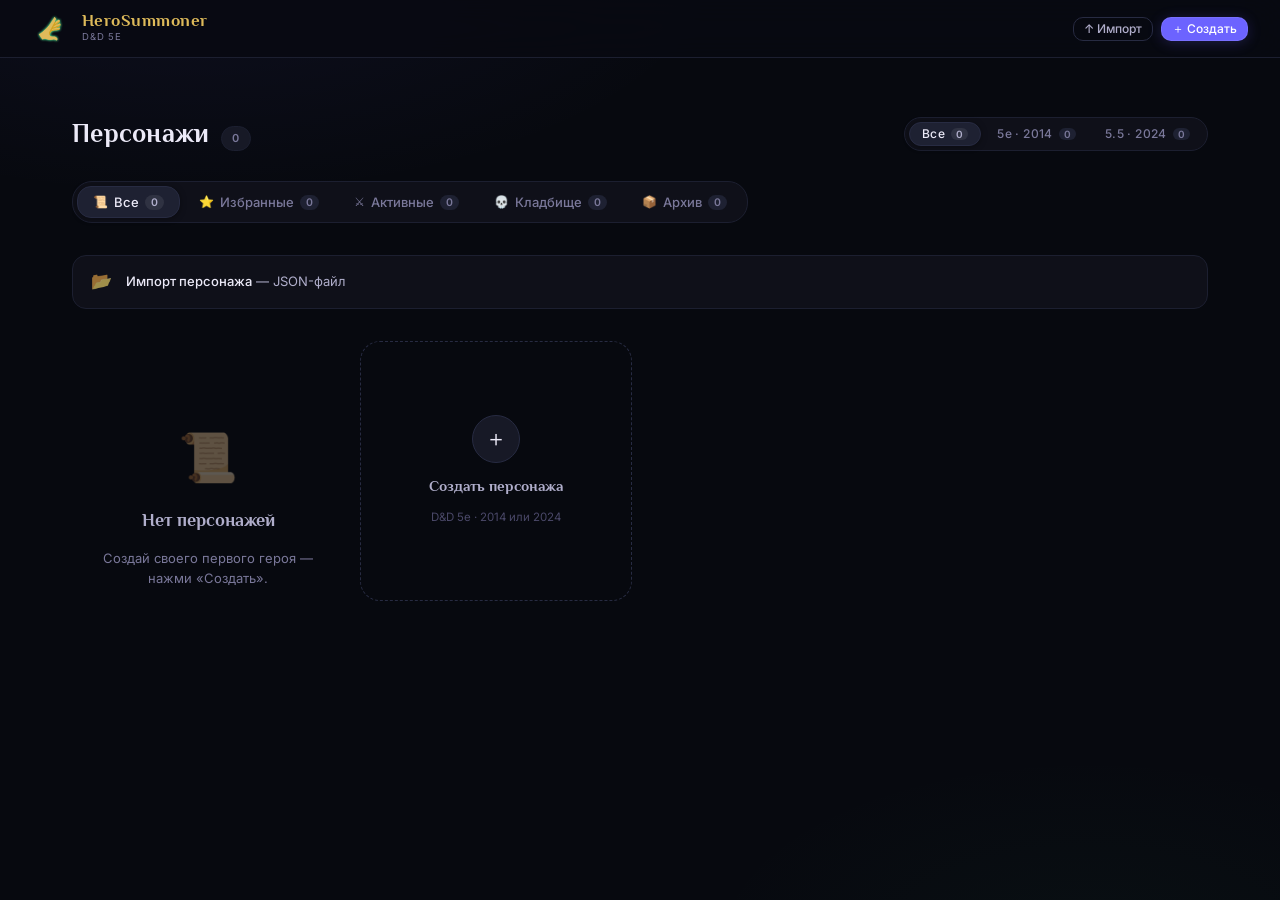
==== commit bbba9682: "fix: link create-new.css in index.html, add concept/mechanics routes to app.js Co-Authored-By: Claud" ====
--- a/index.html
+++ b/index.html
@@ -18,6 +18,7 @@
   <link rel="stylesheet" href="css/base.css">
   <link rel="stylesheet" href="css/characters.css">
   <link rel="stylesheet" href="css/create.css">
+  <link rel="stylesheet" href="css/create-new.css">
 </head>
 <body>
   <div id="app">
--- a/css/tokens.css
+++ b/css/tokens.css
@@ -17,9 +17,9 @@
 
   /* ── Text ── */
   --text-primary:   #ECEAF8;
-  --text-secondary: #8A88A8;
-  --text-muted:     #525070;
-  --text-disabled:  #313050;
+  --text-secondary: #B0AECB;
+  --text-muted:     #7A789A;
+  --text-disabled:  #4A4868;
 
   /* ── Accent — indigo ── */
   --accent:       #6C63FF;
--- a/css/create.css
+++ b/css/create.css
@@ -150,11 +150,39 @@
   box-shadow: 0 1px 4px rgba(0,0,0,.3);
 }
 
+/* Tasha checkbox */
+.id-tasha { justify-content: flex-end; }
+.tasha-toggle {
+  display: inline-flex; align-items: center; gap: 7px;
+  padding: 0 12px; height: 32px; box-sizing: border-box;
+  background: var(--surface-3); border-radius: var(--r-full);
+  font-size: 11.5px; font-weight: 600; letter-spacing: .03em;
+  color: var(--text-muted); cursor: pointer; white-space: nowrap;
+  user-select: none; transition: color var(--t-fast);
+}
+.tasha-toggle:hover { color: var(--text-secondary); }
+.tasha-cb { display: none; }
+.tasha-check {
+  width: 13px; height: 13px; flex-shrink: 0;
+  border: 1.5px solid var(--border-3); border-radius: 3px;
+  background: transparent; position: relative;
+  transition: background var(--t-fast), border-color var(--t-fast);
+}
+.tasha-cb:checked ~ .tasha-check {
+  background: var(--accent); border-color: var(--accent);
+}
+.tasha-cb:checked ~ .tasha-check::after {
+  content: '';
+  position: absolute; inset: 0;
+  background: url("data:image/svg+xml,%3Csvg xmlns='http://www.w3.org/2000/svg' viewBox='0 0 10 10'%3E%3Cpath d='M2 5l2.5 2.5L8 3' stroke='%23fff' stroke-width='1.5' fill='none' stroke-linecap='round' stroke-linejoin='round'/%3E%3C/svg%3E") center/10px no-repeat;
+}
+.tasha-toggle:has(.tasha-cb:checked) { color: var(--text-primary); }
+
 /* ── Sheet body ── */
 .create-body {
   padding: 16px 24px 100px;
   display: grid;
-  grid-template-columns: auto 1fr 300px;
+  grid-template-columns: 440px 1fr 300px;
   gap: 24px;
   align-items: start;
 }
@@ -265,7 +293,7 @@
 
 .skill-row { display: flex; align-items: center; gap: 4px; padding: 2px 4px; border-radius: var(--r-md); cursor: pointer; transition: background .12s; }
 .skill-row:hover       { background: var(--surface-2); }
-.skill-row.locked      { cursor: default; }
+.skill-row.locked      { cursor: not-allowed; }
 .skill-row.locked:hover { background: transparent; }
 
 .sk-cb {
@@ -285,6 +313,19 @@
 .sk-cb.src-class { background: var(--col-class); border-color: var(--col-class); }
 .sk-cb.src-bg    { background: var(--col-bg-s);  border-color: var(--col-bg-s);  }
 .sk-cb.opt-class { border-color: var(--col-class); }
+
+.sk-cb-passive {
+  background: var(--border-3);
+  border-color: var(--border-3);
+}
+.sk-cb-passive::after {
+  content: '';
+  width: 5px; height: 3px;
+  border-left: 1.5px solid rgba(255,255,255,0.4);
+  border-bottom: 1.5px solid rgba(255,255,255,0.4);
+  transform: rotate(-45deg) translate(0.5px,-0.5px);
+  display: block;
+}
 
 .sk-name  { flex: 1; font-size: 13px; color: var(--text-secondary); white-space: nowrap; overflow: hidden; text-overflow: ellipsis; min-width: 0; }
 .sk-name.proficient { color: var(--text-primary); font-weight: 500; }
@@ -354,17 +395,91 @@
 
 /* ── Features block ── */
 .features-panel { margin-bottom: 8px; }
-.features-body  { display: flex; flex-direction: column; gap: 8px; }
-
-.feat-section    { display: flex; flex-direction: column; gap: 5px; }
-.feat-section-mt { margin-top: 4px; }
-.feat-section-label { font-size: 11px; font-weight: 700; text-transform: uppercase; letter-spacing: .08em; color: var(--text-muted); }
-.feat-label-race { color: var(--col-race); }
-
-.feat-chips { display: flex; flex-wrap: wrap; gap: 4px; }
-.feat-chip  { font-size: 12.5px; padding: 3px 9px; border-radius: var(--r-full); }
-.feat-chip-class { background: rgba(108,99,255,.1); border: 1px solid rgba(108,99,255,.25); color: var(--accent-soft); }
-.feat-chip-race  { background: rgba(58,171,114,.1); border: 1px solid rgba(58,171,114,.25); color: var(--col-race); }
+
+/* Section container */
+.feat-body { display: flex; flex-direction: column; gap: 2px; padding: 8px 12px; }
+
+.feat-sec { display: flex; flex-direction: column; }
+
+.feat-sec-hd {
+  display: flex; align-items: center; gap: 8px;
+  padding: 7px 0; cursor: pointer; user-select: none;
+  border-bottom: 1px solid var(--border);
+}
+.feat-sec-hd:hover .feat-sec-name { color: var(--text-primary); }
+
+.feat-sec-tag {
+  font-size: 9px; font-weight: 700; text-transform: uppercase; letter-spacing: .08em;
+  padding: 2px 6px; border-radius: var(--r-full); flex-shrink: 0;
+}
+.feat-tag-class    { background: rgba(108,99,255,.15); color: var(--accent-soft); }
+.feat-tag-subclass { background: rgba(155,120,255,.15); color: #b89cff; }
+.feat-tag-race     { background: rgba(58,171,114,.15);  color: var(--col-race); }
+.feat-tag-bg       { background: rgba(201,162,60,.15);  color: var(--gold-soft); }
+
+.feat-sec-name {
+  font-size: 12px; font-weight: 600; color: var(--text-secondary); flex: 1;
+  transition: color var(--t-fast);
+}
+.feat-sec-arrow { font-size: 12px; color: var(--text-muted); flex-shrink: 0; }
+
+/* Items list */
+.feat-items { display: flex; flex-direction: column; padding: 4px 0 8px; }
+
+.feat-item { display: flex; flex-direction: column; }
+
+.feat-item-hd {
+  display: flex; align-items: center; gap: 6px;
+  padding: 5px 4px; border-radius: var(--r-md);
+  transition: background var(--t-fast);
+}
+.feat-item-hd.has-desc { cursor: pointer; }
+.feat-item-hd.has-desc:hover { background: var(--surface-2); }
+.feat-item-hd.has-desc:hover .feat-arrow { color: var(--accent-soft); }
+
+.feat-arrow { font-size: 11px; color: var(--text-disabled); flex-shrink: 0; width: 14px; transition: color var(--t-fast); }
+.feat-arrow.invis { visibility: hidden; }
+
+.feat-item-name { font-size: 13px; color: var(--text-secondary); flex: 1; }
+.feat-tasha-badge {
+  font-size: 9px; font-weight: 700; letter-spacing: .06em;
+  padding: 1px 5px; border-radius: var(--r-full);
+  background: rgba(108,99,255,.15); color: var(--accent-soft);
+  border: 1px solid rgba(108,99,255,.25);
+  margin-left: 6px; vertical-align: middle;
+  display: inline-block;
+}
+.feat-item-hd.open .feat-item-name { color: var(--text-primary); font-weight: 500; }
+
+.feat-item-desc {
+  font-size: 12.5px; line-height: 1.6; color: var(--text-muted);
+  padding: 4px 4px 8px 22px;
+  display: flex; flex-direction: column; gap: 4px;
+}
+
+.feat-desc-meta {
+  font-size: 10.5px; font-weight: 600; text-transform: uppercase;
+  letter-spacing: .06em; color: var(--text-disabled);
+  margin-bottom: 2px;
+}
+
+.feat-desc-hd {
+  font-size: 11px; font-weight: 700; text-transform: uppercase;
+  letter-spacing: .07em; color: var(--text-secondary);
+  margin-top: 6px;
+}
+
+.feat-desc-p { margin: 0; }
+
+.feat-desc-formula-line {
+  font-family: monospace; font-size: 12px;
+  color: var(--text-secondary);
+}
+
+.feat-desc-formula {
+  font-weight: 700;
+  color: var(--accent-soft);
+}
 
 /* ── Collapse button ── */
 .collapse-btn {
@@ -376,6 +491,114 @@
 }
 .collapse-btn:hover { color: var(--text-primary); }
 
+/* ── Panel help tooltip ── */
+.panel-help-wrap {
+  position: relative; display: inline-flex; align-items: center;
+}
+.panel-help-btn {
+  width: 16px; height: 16px; border-radius: 50%;
+  border: 1px solid var(--border-3); background: var(--surface-3);
+  color: var(--text-muted); font-size: 9px; font-weight: 700;
+  cursor: pointer; display: flex; align-items: center; justify-content: center;
+  font-family: var(--font-body); line-height: 1; padding: 0;
+  transition: border-color var(--t-fast), color var(--t-fast);
+}
+.panel-help-btn:hover { border-color: var(--accent); color: var(--accent-soft); }
+.panel-tooltip {
+  z-index: 9999; min-width: 240px; max-width: 300px;
+  background: var(--surface-2); border: 1px solid var(--border-2);
+  border-radius: var(--r-md); padding: 10px 12px;
+  box-shadow: var(--shadow-md); pointer-events: none;
+}
+.panel-tooltip p {
+  font-size: 11px; color: var(--text-secondary); line-height: 1.5; margin: 0;
+}
+.panel-tooltip p + p { margin-top: 6px; }
+
+/* ── Magic panel ── */
+.magic-stats-row {
+  display: flex; gap: 1px; padding: 10px 10px 8px;
+}
+.magic-chip {
+  flex: 1; display: flex; flex-direction: column; align-items: center;
+  padding: 6px 8px; background: var(--surface-2); border-radius: var(--r-md);
+}
+.magic-chip-wide { flex: 2; }
+.magic-chip-val {
+  font-family: var(--font-display); font-size: 17px; font-weight: 700;
+  color: var(--accent-soft); line-height: 1;
+}
+.magic-chip-stat { font-size: 12px; }
+.magic-chip-lbl {
+  font-size: 9px; font-weight: 700; text-transform: uppercase;
+  letter-spacing: .07em; color: var(--text-muted); margin-top: 3px;
+}
+.magic-slots {
+  display: grid;
+  grid-template-columns: repeat(3, 1fr);
+  gap: 6px 4px;
+  padding: 0 0 10px;
+}
+.magic-slot-row { display: flex; flex-direction: column; align-items: flex-start; gap: 4px; }
+.magic-slot-lbl {
+  font-size: 9px; font-weight: 700; text-transform: uppercase;
+  letter-spacing: .06em; color: var(--text-muted);
+}
+.magic-slot-pips { display: flex; flex-wrap: wrap; gap: 3px; }
+.slot-pip {
+  width: 9px; height: 9px; border-radius: 50%;
+  background: var(--accent); border: 1.5px solid var(--accent);
+  box-shadow: 0 0 4px var(--accent-glow);
+}
+.slot-pip.empty { background: transparent; }
+
+/* ── Spells panel ── */
+.spells-btns { display: flex; gap: 8px; flex-wrap: wrap; }
+.spells-btn  { flex: 1; justify-content: center; }
+.spell-counts {
+  display: flex; gap: 1px; padding: 0 10px 10px;
+}
+.spell-count-chip {
+  flex: 1; display: flex; flex-direction: column; align-items: center;
+  padding: 5px 8px; background: var(--surface-2); border-radius: var(--r-md);
+}
+.spell-count-val {
+  font-family: var(--font-display); font-size: 16px; font-weight: 700;
+  color: var(--text-primary); line-height: 1;
+}
+.spell-count-lbl {
+  font-size: 9px; font-weight: 700; text-transform: uppercase;
+  letter-spacing: .07em; color: var(--text-muted); margin-top: 3px;
+  text-align: center;
+}
+
+/* ── Proficiencies panel ── */
+.profs-panel { margin-top: 10px; width: 100%; box-sizing: border-box; }
+.profs-body  { display: flex; flex-direction: column; gap: 10px; }
+.profs-section { display: flex; flex-direction: column; gap: 5px; }
+.profs-section-lbl {
+  font-size: 9.5px; font-weight: 700; text-transform: uppercase;
+  letter-spacing: .08em; color: var(--text-muted);
+}
+.profs-tags { display: flex; flex-wrap: wrap; gap: 4px; align-items: center; }
+
+/* Choice dropdown — monospace, dashed underline */
+.prof-choice-wrap { display: inline-flex; align-items: center; }
+.prof-choice-sel {
+  background: transparent;
+  border: none; border-bottom: 1.5px dashed var(--border-3);
+  color: var(--text-primary);
+  font-family: monospace; font-size: 12px;
+  padding: 1px 18px 2px 2px; outline: none;
+  -webkit-appearance: none; appearance: none; cursor: pointer;
+  background-image: url("data:image/svg+xml,%3Csvg xmlns='http://www.w3.org/2000/svg' width='10' height='6'%3E%3Cpath d='M1 1l4 4 4-4' stroke='%237A789A' stroke-width='1.5' fill='none' stroke-linecap='round'/%3E%3C/svg%3E");
+  background-repeat: no-repeat; background-position: right 2px center;
+  transition: border-color var(--t-fast);
+}
+.prof-choice-sel:hover { border-bottom-color: var(--accent-soft); }
+.prof-choice-sel:focus { border-bottom-color: var(--accent); }
+.prof-choice-sel option { background: var(--surface-2); color: var(--text-primary); }
+
 /* ── Right column ── */
 .create-right { display: flex; flex-direction: column; gap: 18px; }
 
@@ -407,7 +630,7 @@
 .prof-row  { display: flex; align-items: flex-start; gap: 8px; }
 .prof-cat  { min-width: 68px; font-size: 12px; font-weight: 700; text-transform: uppercase; letter-spacing: .06em; color: var(--text-muted); padding-top: 3px; flex-shrink: 0; }
 .prof-tags { flex: 1; display: flex; flex-wrap: wrap; gap: 4px; }
-.prof-tag  { font-size: 13.5px; padding: 3px 8px; border-radius: var(--r-sm); background: var(--surface-3); border: 1px solid var(--border-2); color: var(--text-secondary); }
+.prof-tag  { font-size: 11px; padding: 3px 8px; border-radius: var(--r-sm); background: var(--surface-3); border: 1px solid var(--border-2); color: var(--text-secondary); }
 .prof-tag.class-t { background: rgba(108,99,255,.1); border-color: rgba(108,99,255,.25); color: var(--accent-soft); }
 .prof-tag.bg-t    { background: rgba(201,162,60,.1);  border-color: rgba(201,162,60,.25); color: var(--gold-soft); }
 
@@ -487,6 +710,203 @@
 }
 .equip-modal-stub p { font-size: 13px; margin-top: 12px; }
 
+/* ── Weapons block ── */
+.weapons-block {
+  background: var(--surface);
+  border: 1px solid var(--border);
+  border-radius: var(--r-xl);
+  padding: 14px 16px 12px;
+  display: flex;
+  flex-direction: column;
+  gap: 6px;
+}
+
+.weapons-hd {
+  display: flex;
+  align-items: center;
+  justify-content: space-between;
+  margin-bottom: 4px;
+}
+
+.weapons-title {
+  font-family: var(--font-display);
+  font-size: 13px;
+  font-weight: 700;
+  text-transform: uppercase;
+  letter-spacing: .07em;
+  color: var(--text-secondary);
+}
+
+.hands-status {
+  font-size: 11px;
+  font-weight: 700;
+  text-transform: uppercase;
+  letter-spacing: .05em;
+  padding: 2px 8px;
+  border-radius: var(--r-sm);
+}
+.hands-free { background: var(--surface-3); color: var(--text-muted); }
+.hands-mid  { background: color-mix(in srgb, var(--accent) 18%, transparent); color: var(--accent); }
+.hands-full { background: color-mix(in srgb, var(--danger, #c84b4b) 18%, transparent); color: var(--danger, #c84b4b); }
+
+.weapon-row {
+  display: flex;
+  align-items: center;
+  justify-content: space-between;
+  gap: 8px;
+  padding: 6px 8px;
+  border-radius: var(--r-md);
+  background: var(--surface-3);
+  transition: opacity var(--t-fast);
+}
+/* Three-tier row toning */
+/* Equipped / unarmed — accent tint, full opacity */
+.weapon-row:not(.weapon-stowed) {
+  background: color-mix(in srgb, var(--accent) 10%, var(--surface-3));
+}
+/* Stowed + can equip — neutral surface, slightly dim */
+.weapon-row.weapon-stowed.weapon-can-equip {
+  background: var(--surface-3);
+  opacity: 0.75;
+}
+/* Stowed + can't equip — darkest, clearly unavailable */
+.weapon-row.weapon-stowed:not(.weapon-can-equip) {
+  background: var(--surface-2);
+  opacity: 0.45;
+}
+
+.weapon-type-icon {
+  display: inline-flex;
+  align-items: center;
+  flex-shrink: 0;
+  color: var(--text-muted);
+  opacity: 0.7;
+}
+
+.weapon-info {
+  display: flex;
+  align-items: center;
+  flex-wrap: wrap;
+  gap: 4px 8px;
+  min-width: 0;
+}
+
+.weapon-name {
+  font-size: 13px;
+  font-weight: 600;
+  color: var(--text-primary);
+}
+.weapon-name-muted { color: var(--text-muted); font-weight: 500; }
+
+.weapon-atk, .weapon-dice {
+  display: inline-flex; align-items: center;
+  font-size: 12px; font-weight: 700; font-family: var(--font-display);
+  border-radius: var(--r-sm); padding: 2px 7px; line-height: 1;
+  border: 1px solid; white-space: nowrap;
+}
+.weapon-atk  { color: var(--accent-soft); background: rgba(108,99,255,.1); border-color: rgba(108,99,255,.2); }
+.weapon-dmg  { display: inline-flex; align-items: center; gap: 3px; }
+.weapon-dice { color: var(--gold-soft);   background: rgba(201,162,60,.1); border-color: rgba(201,162,60,.2); }
+.weapon-prop, .weapon-dtype {
+  font-size: 10.5px; font-family: var(--font-body);
+  color: var(--text-muted); background: var(--surface-2);
+  border: 1px solid var(--border); border-radius: var(--r-sm);
+  padding: 1px 6px; white-space: nowrap;
+}
+.weapon-prop.has-tip { cursor: help; }
+.weapon-prop.has-tip:hover { border-color: var(--border-3); color: var(--text-secondary); }
+.weapon-prop-tip {
+  z-index: 9999; max-width: 220px;
+  background: var(--surface-2); border: 1px solid var(--border-2);
+  border-radius: var(--r-md); padding: 7px 10px;
+  font-size: 11px; color: var(--text-secondary); line-height: 1.5;
+  box-shadow: var(--shadow-md); pointer-events: none;
+}
+.weapon-prop.has-tip { cursor: help; }
+.weapon-prop.has-tip:hover { border-color: var(--border-3); color: var(--text-secondary); }
+.weapon-prop-tip {
+  z-index: 9999; max-width: 220px;
+  background: var(--surface-2); border: 1px solid var(--border-2);
+  border-radius: var(--r-md); padding: 7px 10px;
+  font-size: 11px; color: var(--text-secondary); line-height: 1.5;
+  box-shadow: var(--shadow-md); pointer-events: none;
+}
+
+.weapon-ctrl {
+  display: flex;
+  align-items: center;
+  gap: 4px;
+  flex-shrink: 0;
+}
+
+.weapon-slot-btn {
+  font-size: 11px;
+  font-weight: 700;
+  text-transform: uppercase;
+  letter-spacing: .04em;
+  padding: 3px 8px;
+  border-radius: var(--r-sm);
+  border: 1px solid var(--border);
+  background: var(--surface-2);
+  color: var(--text-secondary);
+  cursor: pointer;
+  transition: background var(--t-fast), color var(--t-fast);
+  white-space: nowrap;
+}
+.weapon-slot-btn:hover { background: var(--surface-1); color: var(--text-primary); }
+.weapon-slot-btn.is-stowed { color: var(--text-muted); }
+.weapon-vers-label {
+  display: inline-flex; align-items: center; gap: 4px;
+  font-size: 10.5px; color: var(--text-muted); cursor: pointer; user-select: none;
+  transition: color var(--t-fast);
+}
+.weapon-vers-label:hover { color: var(--text-secondary); }
+.weapon-vers-cb { display: none; }
+.weapon-vers-check {
+  width: 13px; height: 13px; flex-shrink: 0;
+  border: 1.5px solid var(--border-3); border-radius: 3px;
+  background: transparent; position: relative;
+  transition: background var(--t-fast), border-color var(--t-fast);
+}
+.weapon-vers-cb:checked ~ .weapon-vers-check {
+  background: var(--accent); border-color: var(--accent);
+}
+.weapon-vers-cb:checked ~ .weapon-vers-check::after {
+  content: '';
+  position: absolute; inset: 0;
+  background: url("data:image/svg+xml,%3Csvg xmlns='http://www.w3.org/2000/svg' viewBox='0 0 10 10'%3E%3Cpath d='M2 5l2.5 2.5L8 3' stroke='%23fff' stroke-width='1.5' fill='none' stroke-linecap='round' stroke-linejoin='round'/%3E%3C/svg%3E") center/10px no-repeat;
+}
+.weapon-vers-label:has(.weapon-vers-cb:checked) { color: var(--text-primary); }
+
+.weapon-remove {
+  font-size: 16px;
+  line-height: 1;
+  padding: 2px 6px;
+  border: none;
+  background: transparent;
+  color: var(--text-muted);
+  cursor: pointer;
+  border-radius: var(--r-sm);
+  transition: color var(--t-fast);
+}
+.weapon-remove:hover { color: var(--danger, #c84b4b); }
+
+.weapon-add-row {
+  margin-top: 4px;
+}
+
+.weapon-add-sel {
+  width: 100%;
+  font-size: 13px;
+  color: var(--text-secondary);
+  background: var(--surface-3);
+  border: 1px dashed var(--border);
+  border-radius: var(--r-md);
+  padding: 6px 10px;
+  cursor: pointer;
+}
+.weapon-add-sel:focus { outline: 2px solid var(--accent); outline-offset: 2px; }
+
 /* ── Action bar ── */
 .create-action-bar {
   position: fixed; bottom: 0; left: 0; right: 0; z-index: 200;
@@ -501,8 +921,8 @@
 .bar-btns        { display: flex; gap: 8px; align-items: center; }
 
 /* ── Responsive ── */
-@media (max-width: 1100px) {
-  .create-body { grid-template-columns: auto 300px; }
+@media (max-width: 1200px) {
+  .create-body { grid-template-columns: 440px 300px; }
   .create-middle { display: none; }
 }
 @media (max-width: 960px) {
--- a/css/create-new.css
+++ b/css/create-new.css
@@ -0,0 +1,854 @@
+/* ═══════════════════════════════════════════════
+   HeroSummoner — Create Character (new flow)
+═══════════════════════════════════════════════ */
+
+/* ── Landing ── */
+
+.cnew-landing {
+  display: flex;
+  align-items: center;
+  justify-content: center;
+  min-height: calc(100vh - 56px);
+  padding: 24px 16px;
+}
+
+.cnew-landing-card {
+  width: 100%;
+  max-width: 520px;
+  display: flex;
+  flex-direction: column;
+  gap: 24px;
+}
+
+.cnew-name-block {
+  display: flex;
+  flex-direction: column;
+  gap: 8px;
+}
+
+.cnew-name-input {
+  width: 100%;
+  background: var(--surface-2);
+  border: 1.5px solid var(--border-2);
+  border-radius: var(--r-lg);
+  padding: 14px 10px;
+  font-family: var(--font-display);
+  font-size: 22px;
+  font-weight: 700;
+  color: var(--text-primary);
+  outline: none;
+  transition: border-color var(--t-fast);
+  box-sizing: border-box;
+}
+.cnew-name-input::placeholder { color: var(--text-muted); font-weight: 400; }
+.cnew-name-input:focus { border-color: var(--accent); }
+
+.cnew-name-hint {
+  font-size: 12px;
+  color: var(--text-muted);
+  line-height: 1.5;
+  margin: 0;
+  padding: 0 10px 0 10px;
+}
+
+.cnew-order-hint {
+  font-size: 13px;
+  color: var(--text-secondary);
+  line-height: 1.5;
+  margin: 0 10px 0 10px;
+  padding: 16px 0 0;
+  border-top: 1px solid var(--border);
+}
+
+.cnew-big-btns {
+  display: grid;
+  grid-template-columns: 1fr 1fr;
+  gap: 12px;
+}
+
+.cnew-big-btn {
+  display: flex;
+  flex-direction: column;
+  align-items: center;
+  gap: 8px;
+  min-height: 110px;
+  padding: 20px 16px;
+  background: var(--surface-2);
+  border: 1.5px solid var(--border-2);
+  border-radius: var(--r-xl);
+  cursor: pointer;
+  transition: background var(--t-fast), border-color var(--t-fast), transform var(--t-fast);
+  color: var(--text-primary);
+}
+.cnew-big-btn:hover {
+  background: var(--surface-3);
+  border-color: var(--accent);
+  transform: translateY(-2px);
+}
+.cnew-big-btn--secondary { border-color: var(--border); }
+.cnew-big-btn--secondary:hover { border-color: var(--border-3); }
+
+.cnew-big-btn-icon {
+  display: flex;
+  align-items: center;
+  justify-content: center;
+  color: var(--accent-soft);
+  opacity: 0.8;
+  transition: color var(--t-fast), opacity var(--t-fast);
+}
+.cnew-big-btn--secondary .cnew-big-btn-icon { color: var(--accent-soft); opacity: 0.8; }
+
+.cnew-big-btn:hover .cnew-big-btn-icon        { color: var(--accent); opacity: 1; }
+.cnew-big-btn--secondary:hover .cnew-big-btn-icon { color: var(--accent-soft); opacity: 0.9; }
+.cnew-big-btn:active .cnew-big-btn-icon       { opacity: 0.6; }
+
+.cnew-big-btn-title {
+  font-family: var(--font-display);
+  font-size: 16px;
+  font-weight: 700;
+  letter-spacing: .02em;
+}
+
+.cnew-big-btn-sub {
+  font-size: 11px;
+  color: var(--text-muted);
+  text-align: center;
+  line-height: 1.4;
+}
+
+/* ── Concept screen ── */
+
+.cnew-concept {
+  padding: 16px 24px 80px;
+  display: flex;
+  flex-direction: column;
+  gap: 16px;
+  max-width: 1100px;
+  margin: 0 auto;
+}
+
+.cnew-concept-hd {
+  display: flex;
+  align-items: center;
+  justify-content: space-between;
+}
+
+.cnew-concept-hd-title {
+  font-family: var(--font-display);
+  font-size: 18px;
+  font-weight: 700;
+  letter-spacing: .02em;
+  color: var(--accent-soft);
+}
+
+.cnew-back-btn {
+  background: var(--surface-2);
+  border: 1px solid var(--border-2);
+  border-radius: var(--r-md);
+  padding: 6px 14px;
+  font-size: 12px;
+  font-weight: 600;
+  color: var(--text-secondary);
+  cursor: pointer;
+  transition: background var(--t-fast), color var(--t-fast), border-color var(--t-fast);
+}
+.cnew-back-btn:hover {
+  background: var(--surface-3);
+  border-color: var(--border-3);
+  color: var(--text-primary);
+}
+
+.cnew-save-bar {
+  display: flex;
+  justify-content: center;
+  padding: 8px 0 16px;
+}
+
+.cnew-save-btn {
+  background: var(--accent);
+  border: 1.5px solid var(--accent);
+  border-radius: var(--r-lg);
+  padding: 14px 48px;
+  font-family: var(--font-display);
+  font-size: 16px;
+  font-weight: 700;
+  letter-spacing: .03em;
+  color: #fff;
+  cursor: pointer;
+  transition: opacity var(--t-fast), transform var(--t-fast);
+}
+.cnew-save-btn:hover  { opacity: 0.88; }
+.cnew-save-btn:active { opacity: 0.7; transform: scale(0.98); }
+
+/* ── Section cards ── */
+.cnew-sec {
+  background: var(--surface-2);
+  border: 1px solid var(--border);
+  border-radius: var(--r-xl);
+  padding: 14px 16px;
+  display: flex;
+  flex-direction: column;
+  gap: 10px;
+}
+
+.cnew-sec-title {
+  font-size: 9px;
+  font-weight: 700;
+  text-transform: uppercase;
+  letter-spacing: .1em;
+  color: var(--text-muted);
+  margin: 0;
+}
+
+/* ── Личность: 3 поля в строку ── */
+.cnew-identity-row {
+  display: grid;
+  grid-template-columns: 2fr 1.2fr 1fr;
+  gap: 10px;
+  align-items: end;
+}
+
+/* ── Средняя секция: внешность + характер ── */
+.cnew-mid {
+  display: grid;
+  grid-template-columns: 1fr 1fr;
+  gap: 12px;
+  align-items: stretch;
+}
+/* Характер: равномерно распределить 4 поля по высоте секции */
+.cnew-mid .cnew-sec { display: flex; flex-direction: column; gap: 10px; }
+.cnew-mid .cnew-sec .cnew-field { flex: 1; display: flex; flex-direction: column; gap: 4px; }
+.cnew-mid .cnew-sec .cnew-textarea { flex: 1; }
+
+/* Аватар + физические параметры в одной строке */
+.cnew-appear-top {
+  display: flex;
+  gap: 12px;
+  align-items: stretch;   /* portrait matches phys-grid height */
+}
+
+.cnew-portrait-wrap {
+  flex-shrink: 0;
+  display: flex;
+}
+
+.cnew-portrait {
+  width: 116px;
+  height: 100%;
+  min-height: 120px;
+  background: var(--surface-3);
+  border: 1.5px dashed var(--border-2);
+  border-radius: var(--r-lg);
+  cursor: pointer;
+  overflow: hidden;
+  display: flex;
+  align-items: center;
+  justify-content: center;
+  transition: border-color var(--t-fast), background var(--t-fast);
+}
+.cnew-portrait:hover { border-color: var(--accent); }
+.cnew-portrait-img   { width: 100%; height: 100%; object-fit: cover; }
+.cnew-portrait-ph    { display: flex; flex-direction: column; align-items: center; gap: 4px; color: var(--text-muted); font-size: 11px; }
+.cnew-portrait-ph-icon { opacity: 0.5; }
+
+/* ── Physical traits grid ── */
+.cnew-phys-row {
+  display: grid;
+  grid-template-columns: 1fr 1fr;
+  gap: 4px 8px;
+  flex: 1;
+  align-content: start;
+}
+.cnew-phys-field { display: flex; flex-direction: column; gap: 3px; }
+.cnew-phys-label {
+  font-size: 9px; font-weight: 700; text-transform: uppercase;
+  letter-spacing: .08em; color: var(--text-muted);
+}
+.cnew-phys-input {
+  background: var(--surface-3);
+  border: 1px solid var(--border);
+  border-radius: var(--r-sm);
+  padding: 5px 8px;
+  font-size: 12px;
+  color: var(--text-primary);
+  outline: none;
+  transition: border-color var(--t-fast);
+  width: 100%;
+  box-sizing: border-box;
+}
+.cnew-phys-input:focus { border-color: var(--accent); }
+
+/* ── История / Прочее rows ── */
+.cnew-half {
+  display: grid;
+  grid-template-columns: 1fr 1fr;
+  gap: 12px;
+  align-items: start;
+}
+
+/* ── Shared field styles ── */
+.cnew-field { display: flex; flex-direction: column; gap: 4px; }
+
+.cnew-label {
+  font-size: 9px; font-weight: 700; text-transform: uppercase;
+  letter-spacing: .08em; color: var(--text-muted);
+}
+
+.cnew-input,
+.cnew-textarea {
+  background: var(--surface-3);
+  border: 1px solid var(--border);
+  border-radius: var(--r-md);
+  padding: 8px 12px;
+  font-size: 13px;
+  color: var(--text-primary);
+  font-family: var(--font-body);
+  outline: none;
+  transition: border-color var(--t-fast);
+  width: 100%;
+  box-sizing: border-box;
+  resize: vertical;
+}
+.cnew-input:focus,
+.cnew-textarea:focus { border-color: var(--accent); }
+.cnew-textarea       { min-height: 80px; line-height: 1.5; }
+
+/* ── Mechanics screen ── */
+
+.mech-wrap {
+  padding: 16px 24px 24px;
+  display: flex;
+  flex-direction: column;
+  gap: 16px;
+  max-width: 860px;
+  margin: 0 auto;
+  height: calc(100vh - 74px);
+  box-sizing: border-box;
+  overflow: hidden;
+}
+
+.mech-header {
+  display: flex;
+  align-items: center;
+  justify-content: space-between;
+}
+
+/* Progress bar */
+.mech-progress {
+  display: flex;
+  align-items: center;
+  gap: 4px;
+  flex-wrap: wrap;
+  padding: 4px 0;
+}
+
+.mech-step {
+  background: none;
+  border: 1px solid var(--border);
+  border-radius: var(--r-sm);
+  padding: 5px 10px;
+  font-size: 12px;
+  font-weight: 600;
+  color: var(--text-muted);
+  cursor: default;
+  transition: background var(--t-fast), color var(--t-fast), border-color var(--t-fast);
+}
+.mech-step.is-past {
+  color: var(--text-secondary);
+  border-color: var(--border-2);
+  cursor: pointer;
+}
+.mech-step.is-past:hover {
+  background: var(--surface-2);
+  color: var(--text-primary);
+  border-color: var(--border-3);
+}
+.mech-step.is-current {
+  color: var(--accent-soft);
+  border-color: var(--accent);
+  background: var(--surface-2);
+}
+.mech-step.is-future {
+  opacity: 0.4;
+}
+.mech-sep {
+  color: var(--text-muted);
+  font-size: 12px;
+  opacity: 0.5;
+  user-select: none;
+}
+
+/* Step content */
+.mech-content {
+  flex: 1;
+  display: flex;
+  flex-direction: column;
+  gap: 16px;
+  min-height: 0;
+}
+
+.mech-step-body {
+  flex: 1;
+  display: flex;
+  flex-direction: column;
+  gap: 20px;
+  min-height: 0;
+}
+
+.mech-step-title {
+  font-family: var(--font-display);
+  font-size: 16px;
+  font-weight: 700;
+  color: var(--text-primary);
+  margin: 0;
+  letter-spacing: .02em;
+}
+
+/* Edition cards */
+.mech-ed-cards {
+  display: grid;
+  grid-template-columns: 1fr 1fr;
+  gap: 12px;
+}
+
+.mech-ed-card {
+  display: flex;
+  flex-direction: column;
+  align-items: flex-start;
+  gap: 4px;
+  padding: 18px 20px;
+  background: var(--surface-2);
+  border: 1.5px solid var(--border-2);
+  border-radius: var(--r-xl);
+  cursor: pointer;
+  transition: background var(--t-fast), border-color var(--t-fast);
+  text-align: left;
+}
+.mech-ed-card:hover { background: var(--surface-3); border-color: var(--border-3); }
+.mech-ed-card.is-selected { border-color: var(--accent); background: var(--surface-3); }
+
+.mech-ed-year {
+  font-size: 11px;
+  font-weight: 700;
+  text-transform: uppercase;
+  letter-spacing: .1em;
+  color: var(--text-muted);
+}
+.mech-ed-name {
+  font-family: var(--font-display);
+  font-size: 18px;
+  font-weight: 700;
+  color: var(--text-primary);
+}
+.mech-ed-sub {
+  font-size: 12px;
+  color: var(--text-secondary);
+}
+
+/* Sourcebooks */
+.mech-sources {
+  display: flex;
+  flex-direction: column;
+  gap: 8px;
+}
+.mech-sources-label {
+  font-size: 9px;
+  font-weight: 700;
+  text-transform: uppercase;
+  letter-spacing: .1em;
+  color: var(--text-muted);
+  margin: 0;
+}
+.mech-src-chips {
+  display: flex;
+  flex-wrap: wrap;
+  gap: 6px;
+}
+.mech-src-chip {
+  background: var(--surface-2);
+  border: 1px solid var(--border-2);
+  border-radius: var(--r-sm);
+  padding: 4px 10px;
+  font-size: 12px;
+  font-weight: 600;
+  color: var(--text-secondary);
+  cursor: pointer;
+  transition: background var(--t-fast), border-color var(--t-fast), color var(--t-fast);
+}
+.mech-src-chip:hover:not(:disabled) { background: var(--surface-3); border-color: var(--border-3); }
+.mech-src-chip.is-active { color: var(--accent-soft); border-color: var(--accent); background: var(--surface-3); }
+.mech-src-chip.is-locked { opacity: 0.55; cursor: default; }
+
+.mech-src-hint {
+  font-size: 11px;
+  color: var(--text-muted);
+  margin: 0;
+}
+
+/* Footer with next button */
+.mech-foot {
+  display: flex;
+  justify-content: flex-end;
+  flex-shrink: 0;
+  padding-top: 4px;
+}
+.mech-foot-wip {
+  opacity: 0.4;
+  cursor: not-allowed;
+}
+
+/* Sourcebook content preview */
+.mech-src-preview {
+  display: flex;
+  flex-direction: column;
+  gap: 8px;
+}
+
+.mech-src-block {
+  background: var(--surface-2);
+  border: 1px solid var(--border);
+  border-radius: var(--r-lg);
+  overflow: hidden;
+}
+
+/* Summary / collapsed header */
+.mech-src-block-hd {
+  display: flex;
+  align-items: baseline;
+  gap: 6px;
+  padding: 10px 14px;
+  cursor: pointer;
+  list-style: none;
+  user-select: none;
+}
+.mech-src-block-hd::-webkit-details-marker { display: none; }
+.mech-src-block-hd:hover { background: var(--surface-3); }
+
+.mech-pr-id {
+  font-size: 11px;
+  font-weight: 700;
+  letter-spacing: .08em;
+  color: var(--accent-soft);
+  flex-shrink: 0;
+  margin-right: 8px;
+}
+.mech-pr-name {
+  font-size: 12px;
+  font-weight: 600;
+  color: var(--text-secondary);
+  flex-shrink: 0;
+}
+.mech-pr-desc {
+  font-size: 12px;
+  color: var(--text-muted);
+  flex: 1;
+  white-space: nowrap;
+  overflow: hidden;
+  text-overflow: ellipsis;
+}
+details[open] .mech-pr-desc { display: none; }
+.mech-src-chevron {
+  font-size: 18px;
+  color: var(--text-muted);
+  flex-shrink: 0;
+  margin-left: auto;
+  padding-left: 12px;
+  transition: transform var(--t-fast);
+}
+details[open] .mech-src-chevron { transform: rotate(180deg); }
+
+/* Expanded body */
+.mech-src-body {
+  padding: 0 14px 12px;
+  display: flex;
+  flex-direction: column;
+  gap: 3px;
+  border-top: 1px solid var(--border);
+}
+
+.mech-pr-rules {
+  font-size: 13px;
+  color: var(--text-secondary);
+  margin: 8px 0 4px;
+  line-height: 1.5;
+}
+.mech-pr-section {
+  font-size: 11px;
+  font-weight: 700;
+  text-transform: uppercase;
+  letter-spacing: .09em;
+  color: var(--text-muted);
+  margin: 14px 0 4px;
+}
+.mech-pr-subs-grid {
+  display: grid;
+  grid-template-columns: 1fr 1fr;
+  gap: 10px 20px;
+}
+.mech-pr-cls-block {
+  display: flex;
+  flex-direction: column;
+  gap: 2px;
+}
+.mech-pr-cls {
+  font-size: 13px;
+  font-weight: 700;
+  color: var(--text-secondary);
+  margin: 0 0 3px;
+}
+.mech-pr-grid {
+  display: grid;
+  grid-template-columns: repeat(3, 1fr);
+  gap: 1px 8px;
+}
+.mech-pr-item {
+  font-size: 13px;
+  color: var(--text-primary);
+  white-space: nowrap;
+  overflow: hidden;
+  text-overflow: ellipsis;
+}
+.mech-pr-item::before {
+  content: '•';
+  margin-right: 5px;
+  color: var(--text-muted);
+}
+
+@media (max-width: 500px) {
+  .mech-pr-grid      { grid-template-columns: repeat(2, 1fr); }
+  .mech-pr-subs-grid { grid-template-columns: 1fr; }
+}
+
+/* Sourcebook tooltip */
+.src-tip {
+  position: fixed;
+  z-index: 9999;
+  background: var(--surface-3);
+  border: 1px solid var(--border-3);
+  border-radius: var(--r-md);
+  padding: 8px 12px;
+  max-width: 240px;
+  display: flex;
+  flex-direction: column;
+  gap: 4px;
+  pointer-events: none;
+  box-shadow: 0 4px 16px rgba(0,0,0,.3);
+}
+.src-tip-name {
+  font-size: 12px;
+  font-weight: 700;
+  color: var(--text-primary);
+}
+.src-tip-desc {
+  font-size: 11px;
+  color: var(--text-secondary);
+  line-height: 1.4;
+}
+
+@media (max-width: 768px) {
+  .mech-wrap      { padding: 12px 16px 16px; }
+  .mech-ed-cards  { grid-template-columns: 1fr; }
+}
+
+/* ── Class step ── */
+.mech-cls-layout {
+  display: grid;
+  grid-template-columns: 160px 1fr;
+  gap: 16px;
+  align-items: stretch;
+  flex: 1;
+  min-height: 0;
+}
+.mech-list-wrap {
+  position: relative;
+  overflow: hidden;
+  height: 100%;
+}
+.mech-list-wrap::after {
+  content: '';
+  position: absolute;
+  bottom: 0; left: 0; right: 0;
+  height: 44px;
+  background: linear-gradient(to bottom, transparent, var(--bg));
+  pointer-events: none;
+}
+.mech-cls-list {
+  display: flex;
+  flex-direction: column;
+  gap: 3px;
+  overflow-y: auto;
+  height: 100%;
+  padding-bottom: 28px;
+  scrollbar-width: none;
+}
+.mech-cls-list::-webkit-scrollbar { display: none; }
+.mech-cls-item {
+  text-align: left;
+  background: var(--surface-2);
+  border: 1px solid var(--border);
+  border-radius: var(--r-md);
+  padding: 8px 12px;
+  font-size: 13px;
+  color: var(--text-secondary);
+  cursor: pointer;
+  transition: background var(--t-fast), color var(--t-fast), border-color var(--t-fast);
+}
+.mech-cls-item:hover { background: var(--surface-3); color: var(--text-primary); }
+.mech-cls-item.is-selected { border-color: var(--accent); color: var(--accent-soft); background: var(--surface-3); }
+.mech-cls-tag {
+  display: inline-block;
+  font-size: 9px;
+  font-weight: 700;
+  letter-spacing: .06em;
+  color: var(--accent-soft);
+  border: 1px solid var(--accent);
+  border-radius: 3px;
+  padding: 1px 4px;
+  margin-left: 6px;
+  position: relative;
+  top: -2px;
+  opacity: 0.8;
+}
+
+.mech-cls-detail {
+  padding: 4px 24px;
+  display: flex;
+  flex-direction: column;
+  gap: 10px;
+  overflow-y: auto;
+}
+.mech-cls-ph {
+  color: var(--text-muted);
+  font-size: 13px;
+  margin: auto;
+  text-align: center;
+}
+.mech-cls-header {
+  display: flex;
+  align-items: center;
+  gap: 12px;
+}
+.mech-cls-name {
+  font-family: var(--font-display);
+  font-size: 32px;
+  font-weight: 700;
+  color: var(--text-primary);
+  margin: 0;
+  flex: 1;
+}
+.mech-cls-desc {
+  font-size: 13px;
+  color: var(--text-secondary);
+  line-height: 1.6;
+  margin: 0;
+}
+.mech-cls-roles {
+  display: flex;
+  flex-wrap: nowrap;
+  gap: 4px;
+  flex-shrink: 0;
+}
+.mech-cls-role {
+  background: var(--surface-3);
+  border: 1px solid var(--border-2);
+  border-radius: var(--r-sm);
+  padding: 2px 8px;
+  font-size: 11px;
+  font-weight: 600;
+  color: var(--text-secondary);
+  cursor: help;
+  transition: border-color var(--t-fast), color var(--t-fast);
+}
+.mech-cls-role:hover { border-color: var(--accent); color: var(--accent-soft); }
+.mech-cls-rp {
+  font-size: 11px;
+  font-weight: 600;
+  letter-spacing: .04em;
+  margin: 0;
+}
+.rp-1 { color: var(--text-muted); }
+.rp-2 { color: var(--text-secondary); }
+.rp-3 { color: var(--accent-soft); }
+
+@media (max-width: 600px) {
+  .mech-cls-layout { grid-template-columns: 1fr; }
+}
+
+/* ── Race step ── */
+
+.mech-race-group-hd {
+  display: flex;
+  align-items: center;
+  justify-content: space-between;
+  width: 100%;
+  background: none;
+  border: none;
+  padding: 8px 4px 2px;
+  cursor: pointer;
+  margin-top: 4px;
+}
+.mech-race-group-hd:first-child { margin-top: 0; padding-top: 2px; }
+
+.mech-race-group-id {
+  font-size: 9px;
+  font-weight: 700;
+  letter-spacing: .1em;
+  color: var(--text-muted);
+  text-transform: uppercase;
+}
+.mech-race-chevron {
+  font-size: 11px;
+  color: var(--text-muted);
+  transition: transform var(--t-fast);
+}
+
+/* Subrace picker */
+.mech-subrace-btns {
+  display: flex;
+  flex-wrap: wrap;
+  gap: 6px;
+}
+.mech-subrace-btn {
+  background: var(--surface-2);
+  border: 1px solid var(--border-2);
+  border-radius: var(--r-md);
+  padding: 6px 14px;
+  font-size: 13px;
+  color: var(--text-secondary);
+  cursor: pointer;
+  transition: background var(--t-fast), border-color var(--t-fast), color var(--t-fast);
+}
+.mech-subrace-btn:hover { background: var(--surface-3); color: var(--text-primary); }
+.mech-subrace-btn.is-selected { border-color: var(--accent); color: var(--accent-soft); background: var(--surface-3); }
+
+.mech-race-src-badge {
+  display: inline-block;
+  font-size: 10px;
+  font-weight: 700;
+  letter-spacing: .07em;
+  color: var(--text-muted);
+  border: 1px solid var(--border-2);
+  border-radius: var(--r-sm);
+  padding: 2px 7px;
+  margin-top: 4px;
+}
+
+/* WIP placeholder */
+.cnew-wip {
+  padding: 60px;
+  text-align: center;
+  color: var(--text-muted);
+  font-size: 14px;
+}
+
+/* Responsive */
+@media (max-width: 768px) {
+  .cnew-mid              { grid-template-columns: 1fr; }
+  .cnew-half             { grid-template-columns: 1fr; }
+  .cnew-identity-row     { grid-template-columns: 1fr; }
+  .cnew-big-btns         { grid-template-columns: 1fr; }
+  .cnew-concept          { padding: 12px 16px 80px; }
+  .cnew-appear-top       { flex-direction: column; }
+  .cnew-portrait         { width: 100%; height: 160px; }
+  .cnew-phys-row         { grid-template-columns: 1fr 1fr 1fr; }
+}
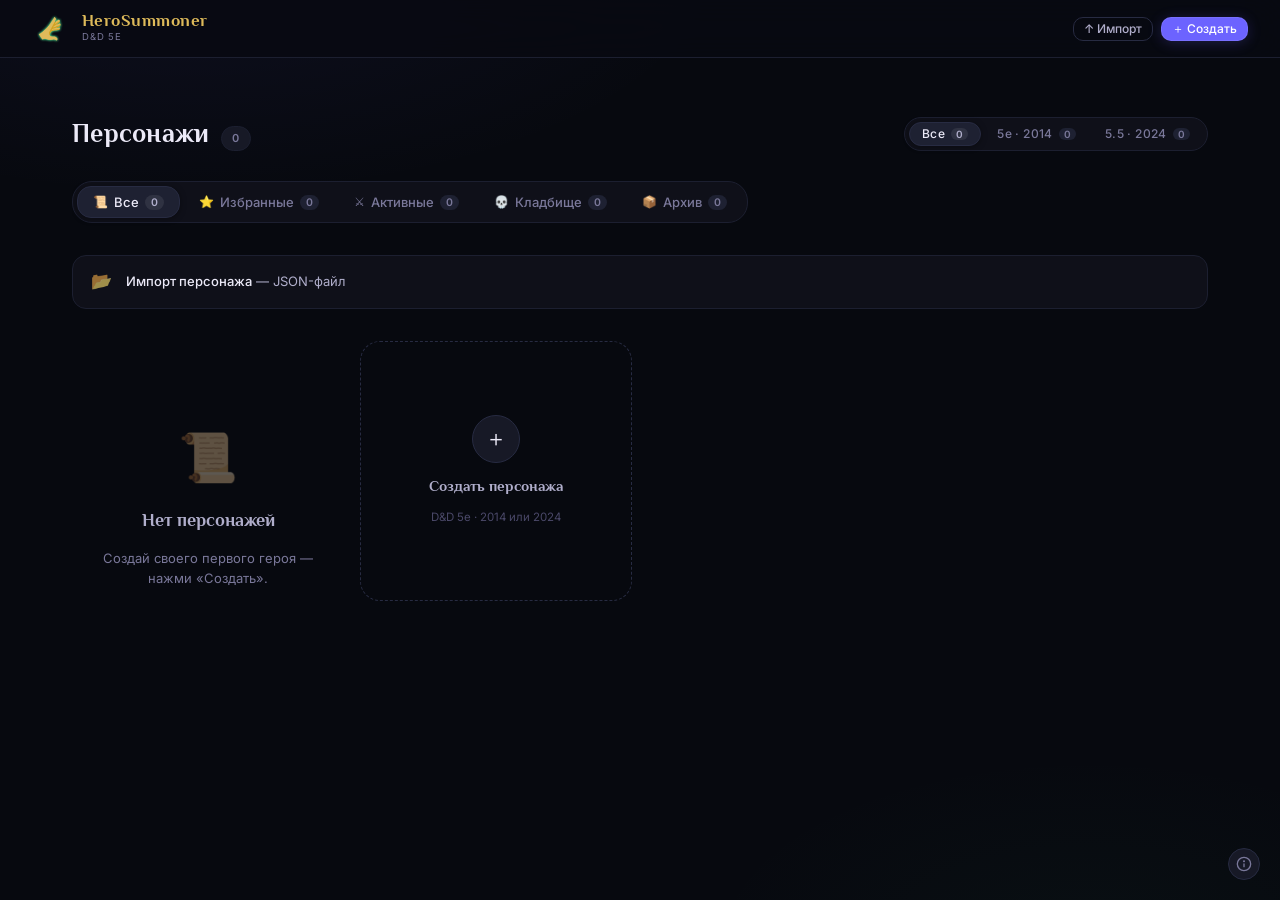
==== commit 5d53ece5: "feat: sync all local changes to deployment - Add js/data/equipment.js and sources.js (were untracked" ====
--- a/index.html
+++ b/index.html
@@ -1,41 +1,42 @@
-<!DOCTYPE html>
-<html lang="ru">
-<head>
-  <meta charset="UTF-8">
-  <meta name="viewport" content="width=device-width, initial-scale=1.0">
-  <meta name="description" content="D&D 5e Character Sheet — PWA">
-  <meta name="theme-color" content="#07090F">
-  <title>HeroSummoner</title>
-
-  <!-- PWA -->
-  <link rel="manifest" href="manifest.json">
-  <link rel="icon" href="assets/icon_4.svg" type="image/svg+xml">
-  <meta name="apple-mobile-web-app-capable" content="yes">
-  <meta name="apple-mobile-web-app-status-bar-style" content="black-translucent">
-
-  <!-- Styles -->
-  <link rel="stylesheet" href="css/tokens.css">
-  <link rel="stylesheet" href="css/base.css">
-  <link rel="stylesheet" href="css/characters.css">
-  <link rel="stylesheet" href="css/create.css">
-  <link rel="stylesheet" href="css/create-new.css">
-</head>
-<body>
-  <div id="app">
-    <header class="app-header">
-      <a href="#/" class="logo" aria-label="HeroSummoner — главная">
-        <div class="logo-mark"><img src="assets/icon_4.svg" alt="" width="28" height="28" style="display:block;object-fit:contain"></div>
-        <div class="logo-text-block">
-          <span class="logo-name">HeroSummoner</span>
-          <span class="logo-tagline">D&amp;D 5e</span>
-        </div>
-      </a>
-      <nav id="header-actions" class="header-actions"></nav>
-    </header>
-
-    <main id="main" class="main-content"></main>
-  </div>
-
-  <script type="module" src="js/app.js"></script>
-</body>
-</html>
+<!DOCTYPE html>
+<html lang="ru">
+<head>
+  <meta charset="UTF-8">
+  <meta name="viewport" content="width=device-width, initial-scale=1.0">
+  <meta name="description" content="D&D 5e Character Sheet — PWA">
+  <meta name="theme-color" content="#07090F">
+  <title>HeroSummoner</title>
+
+  <!-- PWA -->
+  <link rel="manifest" href="manifest.json">
+  <link rel="icon" href="assets/icon_4.svg" type="image/svg+xml">
+  <meta name="apple-mobile-web-app-capable" content="yes">
+  <meta name="apple-mobile-web-app-status-bar-style" content="black-translucent">
+
+  <!-- Styles -->
+  <link rel="stylesheet" href="css/tokens.css">
+  <link rel="stylesheet" href="css/base.css">
+  <link rel="stylesheet" href="css/characters.css">
+  <link rel="stylesheet" href="css/create.css">
+  <link rel="stylesheet" href="css/create-new.css">
+  <link rel="stylesheet" href="css/sheet.css">
+</head>
+<body>
+  <div id="app">
+    <header class="app-header">
+      <a href="#/" class="logo" aria-label="HeroSummoner — главная">
+        <div class="logo-mark"><img src="assets/icon_4.svg" alt="" width="28" height="28" style="display:block;object-fit:contain"></div>
+        <div class="logo-text-block">
+          <span class="logo-name">HeroSummoner</span>
+          <span class="logo-tagline">D&amp;D 5e</span>
+        </div>
+      </a>
+      <nav id="header-actions" class="header-actions"></nav>
+    </header>
+
+    <main id="main" class="main-content"></main>
+  </div>
+
+  <script type="module" src="js/app.js"></script>
+</body>
+</html>
--- a/css/base.css
+++ b/css/base.css
@@ -36,6 +36,7 @@
 .main-content {
   flex: 1;
   padding-top: 74px; /* header height + padding */
+  overflow-x: hidden;
 }
 
 /* ════════════════════════════════
--- a/css/characters.css
+++ b/css/characters.css
@@ -1,542 +1,711 @@
-/* ═══════════════════════════════════════════
-   HeroSummoner — Characters List Screen
-═══════════════════════════════════════════ */
-
-/* ════════════════════════════════
-   FILTER TABS
-════════════════════════════════ */
-.filter-wrap { margin-bottom: 28px; overflow-x: auto; padding-bottom: 4px; }
-
-.filter-tabs {
-  display: inline-flex;
-  gap: 3px;
-  background: var(--surface);
-  border: 1px solid var(--border);
-  border-radius: var(--r-xl);
-  padding: 4px;
-  white-space: nowrap;
-}
-
-.tab {
-  display: inline-flex;
-  align-items: center;
-  gap: 6px;
-  padding: 7px 15px;
-  border-radius: var(--r-lg);
-  font-size: 13px;
-  font-weight: 500;
-  color: var(--text-muted);
-  cursor: pointer;
-  border: 1px solid transparent;
-  background: transparent;
-  transition: all 0.14s ease;
-  white-space: nowrap;
-  font-family: var(--font-body);
-}
-
-.tab:hover:not(.is-active) {
-  color: var(--text-secondary);
-  background: var(--surface-2);
-}
-
-.tab.is-active {
-  background: var(--surface-3);
-  border-color: var(--border-2);
-  color: var(--text-primary);
-  box-shadow: 0 1px 6px rgba(0,0,0,0.35);
-}
-
-.tab[data-filter="fav"].is-active     { color: var(--gold-soft);  border-color: rgba(201,162,60,0.3);  background: rgba(201,162,60,0.08); }
-.tab[data-filter="active"].is-active  { color: #6DD89C;           border-color: rgba(58,171,114,0.3);  background: rgba(58,171,114,0.08); }
-.tab[data-filter="dead"].is-active    { color: #C098A8;           border-color: rgba(122,58,82,0.35);  background: rgba(122,58,82,0.10); }
-.tab[data-filter="archive"].is-active { color: var(--accent-soft);border-color: rgba(108,99,255,0.3);  background: var(--accent-bg); }
-
-.tab-icon  { font-size: 12px; line-height: 1; }
-.tab-count {
-  font-size: 10.5px;
-  font-weight: 600;
-  padding: 1px 6px;
-  border-radius: var(--r-full);
-  background: var(--surface-3);
-  color: var(--text-muted);
-  min-width: 18px;
-  text-align: center;
-}
-.tab.is-active .tab-count {
-  background: rgba(255,255,255,0.08);
-  color: var(--text-secondary);
-}
-
-/* ════════════════════════════════
-   IMPORT BAR
-════════════════════════════════ */
-.import-bar {
-  display: flex;
-  align-items: center;
-  gap: 14px;
-  padding: 13px 18px;
-  background: var(--surface);
-  border: 1px solid var(--border);
-  border-radius: var(--r-lg);
-  margin-bottom: 32px;
-  cursor: pointer;
-  transition: border-color var(--t-fast);
-}
-.import-bar:hover { border-color: var(--border-2); }
-
-.import-bar-icon { font-size: 17px; flex-shrink: 0; opacity: 0.6; }
-.import-bar-text { flex: 1; font-size: 13px; color: var(--text-secondary); line-height: 1.45; }
-.import-bar-text strong { color: var(--text-primary); font-weight: 500; }
-#import-file-input { display: none; }
-
-/* ════════════════════════════════
-   CARDS GRID
-════════════════════════════════ */
-.char-grid {
-  display: grid;
-  grid-template-columns: repeat(auto-fill, minmax(218px, 1fr));
-  gap: 16px;
-  align-items: start;
-}
-
-/* ════════════════════════════════
-   CHARACTER CARD
-════════════════════════════════ */
-.char-card {
-  background: var(--surface);
-  border-radius: var(--r-xl);
-  border: 1px solid var(--border);
-  overflow: hidden;
-  display: flex;
-  flex-direction: column;
-  cursor: pointer;
-  transition:
-    transform 0.22s cubic-bezier(.25,.46,.45,.94),
-    box-shadow 0.22s ease,
-    border-color 0.2s ease;
-  position: relative;
-  --card-accent: var(--accent);
-}
-
-/* Top class-colour line */
-.char-card::before {
-  content: '';
-  position: absolute;
-  top: 0; left: 0; right: 0;
-  height: 2.5px;
-  background: var(--card-accent);
-  opacity: 0.72;
-  pointer-events: none;
-  z-index: 2;
-}
-
-.char-card:hover {
-  transform: translateY(-5px);
-  border-color: var(--border-2);
-  box-shadow: 0 22px 60px rgba(0,0,0,0.7), 0 0 0 1px var(--border-2);
-}
-
-/* Dead state */
-.char-card.is-dead { border-color: var(--dead-border); background: #0C0A10; }
-.char-card.is-dead::before { background: var(--dead-accent); opacity: 0.55; }
-.char-card.is-dead:hover   { border-color: #5A2838; }
-.char-card.is-dead .portrait-img { filter: grayscale(100%) brightness(0.52) contrast(1.1); }
-
-/* ── Portrait ── */
-.portrait {
-  position: relative;
-  width: 100%;
-  padding-bottom: 118%;
-  overflow: hidden;
-  background: var(--surface-2);
-  flex-shrink: 0;
-}
-
-.portrait-img {
-  position: absolute;
-  inset: 0;
-  width: 100%; height: 100%;
-  object-fit: cover;
-  object-position: center 10%;
-  transition: transform 0.5s cubic-bezier(.25,.46,.45,.94), filter 0.3s;
-}
-.char-card:hover .portrait-img { transform: scale(1.06); }
-
-/* Cinematic gradient */
-.portrait::after {
-  content: '';
-  position: absolute;
-  inset: 0;
-  background: linear-gradient(
-    to bottom,
-    rgba(7,9,15,0.25)  0%,
-    transparent        22%,
-    transparent        38%,
-    rgba(7,9,15,0.55)  62%,
-    rgba(7,9,15,0.97) 100%
-  );
-  pointer-events: none;
-  z-index: 1;
-}
-
-/* Portrait fallback (initials) */
-.portrait-fallback {
-  position: absolute;
-  inset: 0;
-  display: flex;
-  align-items: center;
-  justify-content: center;
-  background: linear-gradient(160deg, var(--surface-2) 0%, var(--bg) 100%);
-}
-.portrait-fallback::before {
-  content: '';
-  position: absolute;
-  inset: 0;
-  background: radial-gradient(ellipse at 50% 40%, var(--accent-bg) 0%, transparent 68%);
-}
-.portrait-fallback-text {
-  font-family: var(--font-display);
-  font-size: 52px;
-  font-weight: 700;
-  color: var(--border-2);
-  letter-spacing: 0.06em;
-  user-select: none;
-  position: relative;
-  z-index: 1;
-}
-
-/* Dead skull overlay */
-.dead-overlay {
-  position: absolute;
-  inset: 0;
-  z-index: 3;
-  display: none;
-  align-items: center;
-  justify-content: center;
-  pointer-events: none;
-}
-.is-dead .dead-overlay { display: flex; }
-.dead-overlay-icon { font-size: 52px; filter: drop-shadow(0 2px 12px rgba(0,0,0,0.9)); opacity: 0.78; }
-
-/* ── Badges ── */
-.badge {
-  position: absolute;
-  z-index: 4;
-  display: inline-flex;
-  align-items: center;
-  gap: 3px;
-  padding: 3px 8px;
-  border-radius: var(--r-full);
-  font-size: 10.5px;
-  font-weight: 700;
-  line-height: 1;
-  backdrop-filter: blur(14px) saturate(1.6);
-  -webkit-backdrop-filter: blur(14px) saturate(1.6);
-  border: 1px solid rgba(255,255,255,0.07);
-  letter-spacing: 0.03em;
-}
-
-.badge-level {
-  top: 11px; left: 11px;
-  background: linear-gradient(135deg, rgba(96,72,24,0.94), rgba(201,162,60,0.94));
-  color: #180E00;
-  font-family: var(--font-display);
-  font-size: 11px;
-  border-color: rgba(201,162,60,0.22);
-  box-shadow: 0 2px 10px rgba(0,0,0,0.5);
-}
-.is-dead .badge-level { background: rgba(38,26,32,0.92); color: #806070; border-color: rgba(90,50,65,0.25); }
-
-.badge-hp { bottom: 11px; right: 11px; }
-.badge-hp.hp-full { background: rgba(18,68,40,0.92);  color: #7ADBA4; border-color: rgba(58,184,112,0.18); }
-.badge-hp.hp-mid  { background: rgba(82,44,8,0.92);   color: #F5BC72; border-color: rgba(224,123,26,0.18); }
-.badge-hp.hp-low  { background: rgba(76,20,20,0.92);  color: #F5A0A0; border-color: rgba(208,53,53,0.18);  }
-.badge-hp.hp-dead { background: rgba(42,18,28,0.92);  color: #C098B0; border-color: rgba(122,58,82,0.22); font-weight: 500; font-style: italic; }
-
-/* ── Favourite button ── */
-.fav-btn {
-  position: absolute;
-  top: 9px; right: 9px;
-  z-index: 5;
-  width: 28px; height: 28px;
-  border-radius: 50%;
-  display: flex; align-items: center; justify-content: center;
-  font-size: 13px;
-  background: rgba(7,9,15,0.62);
-  backdrop-filter: blur(10px);
-  -webkit-backdrop-filter: blur(10px);
-  border: 1px solid rgba(255,255,255,0.07);
-  color: var(--text-muted);
-  cursor: pointer;
-  opacity: 0;
-  transition: opacity 0.15s, transform 0.2s cubic-bezier(.34,1.56,.64,1), color 0.15s, background 0.15s;
-}
-.char-card:hover .fav-btn { opacity: 1; }
-.fav-btn.is-active {
-  opacity: 1;
-  color: var(--gold-soft);
-  background: rgba(201,162,60,0.22);
-  border-color: rgba(201,162,60,0.3);
-}
-.fav-btn:hover { transform: scale(1.2); }
-
-/* ── Card info ── */
-.card-info {
-  padding: 13px 14px 10px 13px;
-  display: flex;
-  flex-direction: column;
-  gap: 2px;
-  flex: 1;
-  border-left: 2.5px solid var(--card-accent);
-  opacity: 0.85;
-  transition: opacity var(--t-fast);
-}
-.char-card:hover .card-info { opacity: 1; }
-
-.card-name {
-  font-family: var(--font-display);
-  font-size: 15.5px;
-  font-weight: 700;
-  color: var(--text-primary);
-  line-height: 1.2;
-  white-space: nowrap;
-  overflow: hidden;
-  text-overflow: ellipsis;
-  letter-spacing: 0.01em;
-}
-.is-dead .card-name { color: var(--text-secondary); }
-
-.card-class {
-  font-size: 12px;
-  color: var(--text-secondary);
-  display: flex;
-  align-items: center;
-  gap: 4px;
-  margin-top: 2px;
-}
-.card-class-name { color: var(--text-primary); font-weight: 500; }
-.card-sep { color: var(--text-disabled); font-size: 9px; }
-.card-race { font-size: 11.5px; color: var(--text-muted); margin-top: 1px; }
-.card-background { font-size: 11px; color: var(--text-disabled); font-style: italic; margin-top: 1px; }
-
-/* ── Card actions ── */
-.card-actions {
-  display: grid;
-  grid-template-columns: 1fr 36px 36px 36px;
-  border-top: 1px solid var(--border);
-  margin-top: 4px;
-}
-
-.card-action {
-  display: flex;
-  align-items: center;
-  justify-content: center;
-  gap: 5px;
-  padding: 9px 6px;
-  font-family: var(--font-body);
-  font-size: 12px;
-  font-weight: 500;
-  color: var(--text-muted);
-  background: transparent;
-  border: none;
-  cursor: pointer;
-  transition: background var(--t-fast), color var(--t-fast);
-  position: relative;
-}
-.card-action + .card-action { border-left: 1px solid var(--border); }
-.card-action:hover { background: var(--surface-2); }
-
-.card-action.action-open:hover { color: var(--accent-soft); background: var(--accent-bg); }
-.card-action.action-pdf:hover  { color: var(--gold-soft);   background: var(--gold-bg); }
-.card-action.action-json:hover { color: #64C4E0;            background: rgba(100,196,224,0.08); }
-.card-action.action-del:hover  { color: var(--danger);      background: var(--danger-bg); }
-
-/* Tooltip */
-.card-action[data-tip]:hover::after {
-  content: attr(data-tip);
-  position: absolute;
-  bottom: calc(100% + 7px);
-  left: 50%; transform: translateX(-50%);
-  background: var(--surface-3);
-  border: 1px solid var(--border-2);
-  color: var(--text-secondary);
-  font-size: 10.5px;
-  padding: 4px 9px;
-  border-radius: var(--r-sm);
-  white-space: nowrap;
-  z-index: 99;
-  pointer-events: none;
-  box-shadow: 0 4px 14px rgba(0,0,0,0.55);
-}
-
-/* ════════════════════════════════
-   NEW CHARACTER CARD
-════════════════════════════════ */
-.new-card {
-  border: 1.5px dashed var(--border-2);
-  border-radius: var(--r-xl);
-  display: flex;
-  flex-direction: column;
-  align-items: center;
-  justify-content: center;
-  gap: 12px;
-  padding: 44px 20px;
-  cursor: pointer;
-  background: transparent;
-  min-height: 260px;
-  transition: all 0.2s ease;
-  text-align: center;
-  text-decoration: none;
-}
-.new-card:hover {
-  border-color: var(--accent);
-  background: var(--accent-bg);
-  box-shadow: 0 0 44px var(--accent-glow), inset 0 1px 0 rgba(108,99,255,0.1);
-}
-
-.new-card-icon {
-  width: 48px; height: 48px;
-  border-radius: 50%;
-  background: var(--surface-2);
-  border: 1px solid var(--border-2);
-  display: flex; align-items: center; justify-content: center;
-  font-size: 22px;
-  transition: all 0.2s ease;
-}
-.new-card:hover .new-card-icon {
-  background: var(--accent-bg);
-  border-color: var(--accent);
-  box-shadow: 0 0 18px var(--accent-glow);
-}
-
-.new-card-label {
-  font-family: var(--font-display);
-  font-size: 15px;
-  font-weight: 700;
-  color: var(--text-secondary);
-  transition: color 0.2s;
-}
-.new-card:hover .new-card-label { color: var(--accent-soft); }
-
-.new-card-hint { font-size: 11.5px; color: var(--text-disabled); }
-
-/* ════════════════════════════════
-   EDITION SWITCHER
-════════════════════════════════ */
-.edition-switcher {
-  display: inline-flex;
-  gap: 3px;
-  background: var(--surface);
-  border: 1px solid var(--border);
-  border-radius: var(--r-xl);
-  padding: 4px;
-  flex-shrink: 0;
-}
-
-.edition-btn {
-  display: inline-flex;
-  align-items: center;
-  gap: 6px;
-  padding: 5px 12px;
-  border-radius: var(--r-lg);
-  font-size: 12px;
-  font-weight: 500;
-  color: var(--text-muted);
-  cursor: pointer;
-  border: 1px solid transparent;
-  background: transparent;
-  transition: all 0.14s ease;
-  white-space: nowrap;
-  font-family: var(--font-body);
-}
-
-.edition-btn:hover:not(.is-active) {
-  color: var(--text-secondary);
-  background: var(--surface-2);
-}
-
-/* "Все" active */
-.edition-btn[data-edition="all"].is-active {
-  background: var(--surface-3);
-  border-color: var(--border-2);
-  color: var(--text-primary);
-  box-shadow: 0 1px 6px rgba(0,0,0,0.35);
-}
-
-/* "5e 2014" active */
-.edition-btn[data-edition="2014"].is-active {
-  background: rgba(108,99,255,0.1);
-  border-color: rgba(108,99,255,0.3);
-  color: var(--accent-soft);
-}
-
-/* "5.5 2024" active */
-.edition-btn[data-edition="2024"].is-active {
-  background: rgba(201,162,60,0.1);
-  border-color: rgba(201,162,60,0.3);
-  color: var(--gold-soft);
-}
-
-.edition-count {
-  font-size: 10px;
-  font-weight: 600;
-  padding: 1px 5px;
-  border-radius: var(--r-full);
-  background: var(--surface-3);
-  color: var(--text-muted);
-  min-width: 16px;
-  text-align: center;
-}
-.edition-btn.is-active .edition-count {
-  background: rgba(255,255,255,0.08);
-  color: var(--text-secondary);
-}
-
-/* ════════════════════════════════
-   EDITION BADGE (on card portrait)
-════════════════════════════════ */
-.badge-edition {
-  top: auto;
-  bottom: 11px;
-  left: 11px;
-  font-size: 9px;
-  font-weight: 700;
-  letter-spacing: 0.06em;
-  text-transform: uppercase;
-  padding: 2px 7px;
-}
-
-.badge-edition--2014 {
-  background: rgba(108,99,255,0.22);
-  color: var(--accent-soft);
-  border-color: rgba(108,99,255,0.3);
-}
-
-.badge-edition--2024 {
-  background: rgba(201,162,60,0.22);
-  color: var(--gold-soft);
-  border-color: rgba(201,162,60,0.3);
-}
-
-/* ════════════════════════════════
-   EMPTY STATE
-════════════════════════════════ */
-.empty-state {
-  text-align: center;
-  padding: 80px 20px;
-  display: flex;
-  flex-direction: column;
-  align-items: center;
-  gap: 14px;
-}
-
-.empty-state-icon { font-size: 48px; opacity: 0.35; }
-
-.empty-state-title {
-  font-family: var(--font-display);
-  font-size: 18px;
-  font-weight: 700;
-  color: var(--text-secondary);
-}
-
-.empty-state-text { font-size: 13px; color: var(--text-muted); max-width: 280px; line-height: 1.55; }
+/* ═══════════════════════════════════════════
+   HeroSummoner — Characters List Screen
+═══════════════════════════════════════════ */
+
+/* ════════════════════════════════
+   FILTER TABS
+════════════════════════════════ */
+.filter-wrap { margin-bottom: 28px; overflow-x: auto; padding-bottom: 4px; }
+
+.filter-tabs {
+  display: inline-flex;
+  gap: 3px;
+  background: var(--surface);
+  border: 1px solid var(--border);
+  border-radius: var(--r-xl);
+  padding: 4px;
+  white-space: nowrap;
+}
+
+.tab {
+  display: inline-flex;
+  align-items: center;
+  gap: 6px;
+  padding: 7px 15px;
+  border-radius: var(--r-lg);
+  font-size: 13px;
+  font-weight: 500;
+  color: var(--text-muted);
+  cursor: pointer;
+  border: 1px solid transparent;
+  background: transparent;
+  transition: all 0.14s ease;
+  white-space: nowrap;
+  font-family: var(--font-body);
+}
+
+.tab:hover:not(.is-active) {
+  color: var(--text-secondary);
+  background: var(--surface-2);
+}
+
+.tab.is-active {
+  background: var(--surface-3);
+  border-color: var(--border-2);
+  color: var(--text-primary);
+  box-shadow: 0 1px 6px rgba(0,0,0,0.35);
+}
+
+.tab[data-filter="fav"].is-active     { color: var(--gold-soft);  border-color: rgba(201,162,60,0.3);  background: rgba(201,162,60,0.08); }
+.tab[data-filter="active"].is-active  { color: #6DD89C;           border-color: rgba(58,171,114,0.3);  background: rgba(58,171,114,0.08); }
+.tab[data-filter="dead"].is-active    { color: #C098A8;           border-color: rgba(122,58,82,0.35);  background: rgba(122,58,82,0.10); }
+.tab[data-filter="archive"].is-active { color: var(--accent-soft);border-color: rgba(108,99,255,0.3);  background: var(--accent-bg); }
+
+.tab-icon  { font-size: 12px; line-height: 1; }
+.tab-count {
+  font-size: 10.5px;
+  font-weight: 600;
+  padding: 1px 6px;
+  border-radius: var(--r-full);
+  background: var(--surface-3);
+  color: var(--text-muted);
+  min-width: 18px;
+  text-align: center;
+}
+.tab.is-active .tab-count {
+  background: rgba(255,255,255,0.08);
+  color: var(--text-secondary);
+}
+
+/* ════════════════════════════════
+   IMPORT BAR
+════════════════════════════════ */
+.import-bar {
+  display: flex;
+  align-items: center;
+  gap: 14px;
+  padding: 13px 18px;
+  background: var(--surface);
+  border: 1px solid var(--border);
+  border-radius: var(--r-lg);
+  margin-bottom: 32px;
+  cursor: pointer;
+  transition: border-color var(--t-fast);
+}
+.import-bar:hover { border-color: var(--border-2); }
+
+.import-bar-icon { font-size: 17px; flex-shrink: 0; opacity: 0.6; }
+.import-bar-text { flex: 1; font-size: 13px; color: var(--text-secondary); line-height: 1.45; }
+.import-bar-text strong { color: var(--text-primary); font-weight: 500; }
+#import-file-input { display: none; }
+
+/* ════════════════════════════════
+   CARDS GRID
+════════════════════════════════ */
+.char-grid {
+  display: grid;
+  grid-template-columns: repeat(auto-fill, minmax(218px, 1fr));
+  gap: 16px;
+  align-items: start;
+}
+
+/* ════════════════════════════════
+   CHARACTER CARD
+════════════════════════════════ */
+.char-card {
+  background: var(--surface);
+  border-radius: var(--r-xl);
+  border: 1px solid var(--border);
+  overflow: hidden;
+  display: flex;
+  flex-direction: column;
+  cursor: pointer;
+  transition:
+    transform 0.22s cubic-bezier(.25,.46,.45,.94),
+    box-shadow 0.22s ease,
+    border-color 0.2s ease;
+  position: relative;
+  --card-accent: var(--accent);
+}
+
+/* Top class-colour line */
+.char-card::before {
+  content: '';
+  position: absolute;
+  top: 0; left: 0; right: 0;
+  height: 2.5px;
+  background: var(--card-accent);
+  opacity: 0.72;
+  pointer-events: none;
+  z-index: 2;
+}
+
+.char-card:hover {
+  transform: translateY(-5px);
+  border-color: var(--border-2);
+  box-shadow: 0 22px 60px rgba(0,0,0,0.7), 0 0 0 1px var(--border-2);
+}
+
+/* Draft state */
+.char-card.is-draft { border-color: rgba(108,99,255,0.35); opacity: 0.82; }
+.char-card.is-draft:hover { border-color: var(--accent); opacity: 1; }
+.badge-draft {
+  position: absolute; z-index: 4;
+  bottom: 40px; left: 11px;
+  background: rgba(108,99,255,0.82);
+  color: #fff;
+  font-size: 9px;
+  font-weight: 700;
+  letter-spacing: 0.06em;
+  text-transform: uppercase;
+  padding: 3px 7px;
+  border-radius: var(--r-full);
+}
+
+/* Dead state */
+.char-card.is-dead { border-color: var(--dead-border); background: #0C0A10; }
+.char-card.is-dead::before { background: var(--dead-accent); opacity: 0.55; }
+.char-card.is-dead:hover   { border-color: #5A2838; }
+.char-card.is-dead .portrait-img { filter: grayscale(100%) brightness(0.52) contrast(1.1); }
+
+/* ── Portrait ── */
+.portrait {
+  position: relative;
+  width: 100%;
+  padding-bottom: 118%;
+  overflow: hidden;
+  background: var(--surface-2);
+  flex-shrink: 0;
+}
+
+.portrait-img {
+  position: absolute;
+  inset: 0;
+  width: 100%; height: 100%;
+  object-fit: cover;
+  object-position: center 10%;
+  transition: transform 0.5s cubic-bezier(.25,.46,.45,.94), filter 0.3s;
+}
+.char-card:hover .portrait-img { transform: scale(1.06); }
+
+/* Cinematic gradient */
+.portrait::after {
+  content: '';
+  position: absolute;
+  inset: 0;
+  background: linear-gradient(
+    to bottom,
+    rgba(7,9,15,0.25)  0%,
+    transparent        22%,
+    transparent        38%,
+    rgba(7,9,15,0.55)  62%,
+    rgba(7,9,15,0.97) 100%
+  );
+  pointer-events: none;
+  z-index: 1;
+}
+
+/* Portrait fallback (initials) */
+.portrait-fallback {
+  position: absolute;
+  inset: 0;
+  display: flex;
+  align-items: center;
+  justify-content: center;
+  background: linear-gradient(160deg, var(--surface-2) 0%, var(--bg) 100%);
+}
+.portrait-fallback::before {
+  content: '';
+  position: absolute;
+  inset: 0;
+  background: radial-gradient(ellipse at 50% 40%, var(--accent-bg) 0%, transparent 68%);
+}
+.portrait-fallback-text {
+  font-family: var(--font-display);
+  font-size: 52px;
+  font-weight: 700;
+  color: var(--border-2);
+  letter-spacing: 0.06em;
+  user-select: none;
+  position: relative;
+  z-index: 1;
+}
+
+/* Dead skull overlay */
+.dead-overlay {
+  position: absolute;
+  inset: 0;
+  z-index: 3;
+  display: none;
+  align-items: center;
+  justify-content: center;
+  pointer-events: none;
+}
+.is-dead .dead-overlay { display: flex; }
+.dead-overlay-icon { font-size: 52px; filter: drop-shadow(0 2px 12px rgba(0,0,0,0.9)); opacity: 0.78; }
+
+/* ── Badges ── */
+.badge {
+  position: absolute;
+  z-index: 4;
+  display: inline-flex;
+  align-items: center;
+  gap: 3px;
+  padding: 3px 8px;
+  border-radius: var(--r-full);
+  font-size: 10.5px;
+  font-weight: 700;
+  line-height: 1;
+  backdrop-filter: blur(14px) saturate(1.6);
+  -webkit-backdrop-filter: blur(14px) saturate(1.6);
+  border: 1px solid rgba(255,255,255,0.07);
+  letter-spacing: 0.03em;
+}
+
+.badge-level {
+  top: 11px; left: 11px;
+  background: linear-gradient(135deg, rgba(96,72,24,0.94), rgba(201,162,60,0.94));
+  color: #180E00;
+  font-family: var(--font-display);
+  font-size: 11px;
+  border-color: rgba(201,162,60,0.22);
+  box-shadow: 0 2px 10px rgba(0,0,0,0.5);
+}
+.is-dead .badge-level { background: rgba(38,26,32,0.92); color: #806070; border-color: rgba(90,50,65,0.25); }
+
+.badge-hp { bottom: 11px; right: 11px; }
+.badge-hp.hp-full { background: rgba(18,68,40,0.92);  color: #7ADBA4; border-color: rgba(58,184,112,0.18); }
+.badge-hp.hp-mid  { background: rgba(82,44,8,0.92);   color: #F5BC72; border-color: rgba(224,123,26,0.18); }
+.badge-hp.hp-low  { background: rgba(76,20,20,0.92);  color: #F5A0A0; border-color: rgba(208,53,53,0.18);  }
+.badge-hp.hp-dead { background: rgba(42,18,28,0.92);  color: #C098B0; border-color: rgba(122,58,82,0.22); font-weight: 500; font-style: italic; }
+
+/* ── Favourite button ── */
+.fav-btn {
+  position: absolute;
+  top: 9px; right: 9px;
+  z-index: 5;
+  width: 28px; height: 28px;
+  border-radius: 50%;
+  display: flex; align-items: center; justify-content: center;
+  font-size: 13px;
+  background: rgba(7,9,15,0.62);
+  backdrop-filter: blur(10px);
+  -webkit-backdrop-filter: blur(10px);
+  border: 1px solid rgba(255,255,255,0.07);
+  color: var(--text-muted);
+  cursor: pointer;
+  opacity: 0;
+  transition: opacity 0.15s, transform 0.2s cubic-bezier(.34,1.56,.64,1), color 0.15s, background 0.15s;
+}
+.char-card:hover .fav-btn { opacity: 1; }
+.fav-btn.is-active {
+  opacity: 1;
+  color: var(--gold-soft);
+  background: rgba(201,162,60,0.22);
+  border-color: rgba(201,162,60,0.3);
+}
+.fav-btn:hover { transform: scale(1.2); }
+
+/* ── Card info ── */
+.card-info {
+  padding: 13px 14px 10px 13px;
+  display: flex;
+  flex-direction: column;
+  gap: 2px;
+  flex: 1;
+  border-left: 2.5px solid var(--card-accent);
+  opacity: 0.85;
+  transition: opacity var(--t-fast);
+}
+.char-card:hover .card-info { opacity: 1; }
+
+.card-name {
+  font-family: var(--font-display);
+  font-size: 15.5px;
+  font-weight: 700;
+  color: var(--text-primary);
+  line-height: 1.2;
+  white-space: nowrap;
+  overflow: hidden;
+  text-overflow: ellipsis;
+  letter-spacing: 0.01em;
+}
+.is-dead .card-name { color: var(--text-secondary); }
+
+.card-class {
+  font-size: 12px;
+  color: var(--text-secondary);
+  display: flex;
+  align-items: center;
+  gap: 4px;
+  margin-top: 2px;
+}
+.card-class-name { color: var(--text-primary); font-weight: 500; }
+.card-sep { color: var(--text-disabled); font-size: 9px; }
+.card-race { font-size: 11.5px; color: var(--text-muted); margin-top: 1px; }
+.card-background { font-size: 11px; color: var(--text-disabled); font-style: italic; margin-top: 1px; }
+
+/* ── Card actions ── */
+.card-actions {
+  display: grid;
+  grid-template-columns: 1fr 36px 36px 36px;
+  border-top: 1px solid var(--border);
+  margin-top: 4px;
+}
+
+.card-action {
+  display: flex;
+  align-items: center;
+  justify-content: center;
+  gap: 5px;
+  padding: 9px 6px;
+  font-family: var(--font-body);
+  font-size: 12px;
+  font-weight: 500;
+  color: var(--text-muted);
+  background: transparent;
+  border: none;
+  cursor: pointer;
+  transition: background var(--t-fast), color var(--t-fast);
+  position: relative;
+}
+.card-action + .card-action { border-left: 1px solid var(--border); }
+.card-action:hover { background: var(--surface-2); }
+
+.card-action.action-open:hover { color: var(--accent-soft); background: var(--accent-bg); }
+.card-action.action-pdf:hover  { color: var(--gold-soft);   background: var(--gold-bg); }
+.card-action.action-json:hover { color: #64C4E0;            background: rgba(100,196,224,0.08); }
+.card-action.action-del:hover  { color: var(--danger);      background: var(--danger-bg); }
+
+/* Tooltip */
+.card-action[data-tip]:hover::after {
+  content: attr(data-tip);
+  position: absolute;
+  bottom: calc(100% + 7px);
+  left: 50%; transform: translateX(-50%);
+  background: var(--surface-3);
+  border: 1px solid var(--border-2);
+  color: var(--text-secondary);
+  font-size: 10.5px;
+  padding: 4px 9px;
+  border-radius: var(--r-sm);
+  white-space: nowrap;
+  z-index: 99;
+  pointer-events: none;
+  box-shadow: 0 4px 14px rgba(0,0,0,0.55);
+}
+
+/* ════════════════════════════════
+   NEW CHARACTER CARD
+════════════════════════════════ */
+.new-card {
+  border: 1.5px dashed var(--border-2);
+  border-radius: var(--r-xl);
+  display: flex;
+  flex-direction: column;
+  align-items: center;
+  justify-content: center;
+  gap: 12px;
+  padding: 44px 20px;
+  cursor: pointer;
+  background: transparent;
+  min-height: 260px;
+  transition: all 0.2s ease;
+  text-align: center;
+  text-decoration: none;
+}
+.new-card:hover {
+  border-color: var(--accent);
+  background: var(--accent-bg);
+  box-shadow: 0 0 44px var(--accent-glow), inset 0 1px 0 rgba(108,99,255,0.1);
+}
+
+.new-card-icon {
+  width: 48px; height: 48px;
+  border-radius: 50%;
+  background: var(--surface-2);
+  border: 1px solid var(--border-2);
+  display: flex; align-items: center; justify-content: center;
+  font-size: 22px;
+  transition: all 0.2s ease;
+}
+.new-card:hover .new-card-icon {
+  background: var(--accent-bg);
+  border-color: var(--accent);
+  box-shadow: 0 0 18px var(--accent-glow);
+}
+
+.new-card-label {
+  font-family: var(--font-display);
+  font-size: 15px;
+  font-weight: 700;
+  color: var(--text-secondary);
+  transition: color 0.2s;
+}
+.new-card:hover .new-card-label { color: var(--accent-soft); }
+
+.new-card-hint { font-size: 11.5px; color: var(--text-disabled); }
+
+/* ════════════════════════════════
+   EDITION SWITCHER
+════════════════════════════════ */
+.edition-switcher {
+  display: inline-flex;
+  gap: 3px;
+  background: var(--surface);
+  border: 1px solid var(--border);
+  border-radius: var(--r-xl);
+  padding: 4px;
+  flex-shrink: 0;
+}
+
+.edition-btn {
+  display: inline-flex;
+  align-items: center;
+  gap: 6px;
+  padding: 5px 12px;
+  border-radius: var(--r-lg);
+  font-size: 12px;
+  font-weight: 500;
+  color: var(--text-muted);
+  cursor: pointer;
+  border: 1px solid transparent;
+  background: transparent;
+  transition: all 0.14s ease;
+  white-space: nowrap;
+  font-family: var(--font-body);
+}
+
+.edition-btn:hover:not(.is-active) {
+  color: var(--text-secondary);
+  background: var(--surface-2);
+}
+
+/* "Все" active */
+.edition-btn[data-edition="all"].is-active {
+  background: var(--surface-3);
+  border-color: var(--border-2);
+  color: var(--text-primary);
+  box-shadow: 0 1px 6px rgba(0,0,0,0.35);
+}
+
+/* "5e 2014" active */
+.edition-btn[data-edition="2014"].is-active {
+  background: rgba(108,99,255,0.1);
+  border-color: rgba(108,99,255,0.3);
+  color: var(--accent-soft);
+}
+
+/* "5.5 2024" active */
+.edition-btn[data-edition="2024"].is-active {
+  background: rgba(201,162,60,0.1);
+  border-color: rgba(201,162,60,0.3);
+  color: var(--gold-soft);
+}
+
+.edition-count {
+  font-size: 10px;
+  font-weight: 600;
+  padding: 1px 5px;
+  border-radius: var(--r-full);
+  background: var(--surface-3);
+  color: var(--text-muted);
+  min-width: 16px;
+  text-align: center;
+}
+.edition-btn.is-active .edition-count {
+  background: rgba(255,255,255,0.08);
+  color: var(--text-secondary);
+}
+
+/* ════════════════════════════════
+   EDITION BADGE (on card portrait)
+════════════════════════════════ */
+.badge-edition {
+  top: auto;
+  bottom: 11px;
+  left: 11px;
+  font-size: 9px;
+  font-weight: 700;
+  letter-spacing: 0.06em;
+  text-transform: uppercase;
+  padding: 2px 7px;
+}
+
+.badge-edition--2014 {
+  background: rgba(108,99,255,0.22);
+  color: var(--accent-soft);
+  border-color: rgba(108,99,255,0.3);
+}
+
+.badge-edition--2024 {
+  background: rgba(201,162,60,0.22);
+  color: var(--gold-soft);
+  border-color: rgba(201,162,60,0.3);
+}
+
+/* ════════════════════════════════
+   ARCHIVE SUB-SECTIONS
+════════════════════════════════ */
+.archive-sub {
+  grid-column: 1 / -1;  /* span all grid columns */
+  margin-bottom: 32px;
+}
+.archive-sub-hd {
+  display: flex;
+  align-items: center;
+  gap: 8px;
+  padding-bottom: 10px;
+  margin-bottom: 14px;
+  border-bottom: 1px solid var(--border);
+}
+.archive-sub-title {
+  font-family: var(--font-display);
+  font-size: 14px;
+  font-weight: 700;
+  color: var(--text-secondary);
+  letter-spacing: 0.04em;
+  text-transform: uppercase;
+}
+.archive-sub-count {
+  font-size: 11px;
+  color: var(--text-muted);
+  background: var(--surface-2);
+  border: 1px solid var(--border);
+  border-radius: var(--r-full);
+  padding: 1px 8px;
+}
+.archive-sub-empty {
+  font-size: 13px;
+  color: var(--text-muted);
+  padding: 12px 0;
+}
+.archive-sub-grid {
+  /* inherits .char-grid layout */
+}
+
+/* ════════════════════════════════
+   EMPTY STATE
+════════════════════════════════ */
+.empty-state {
+  text-align: center;
+  padding: 80px 20px;
+  display: flex;
+  flex-direction: column;
+  align-items: center;
+  gap: 14px;
+}
+
+.empty-state-icon { font-size: 48px; opacity: 0.35; }
+
+.empty-state-title {
+  font-family: var(--font-display);
+  font-size: 18px;
+  font-weight: 700;
+  color: var(--text-secondary);
+}
+
+.empty-state-text { font-size: 13px; color: var(--text-muted); max-width: 280px; line-height: 1.55; }
+
+/* ── Attribution ── */
+.attr-btn {
+  position: fixed;
+  bottom: 20px;
+  right: 20px;
+  z-index: 100;
+  background: var(--surface-2);
+  border: 1px solid var(--border-2);
+  border-radius: 50%;
+  width: 32px;
+  height: 32px;
+  display: flex;
+  align-items: center;
+  justify-content: center;
+  color: var(--text-muted);
+  cursor: pointer;
+  transition: color var(--t-fast), border-color var(--t-fast), background var(--t-fast);
+}
+.attr-btn:hover { color: var(--text-secondary); border-color: var(--border-3); background: var(--surface-3); }
+
+.attr-overlay {
+  position: fixed;
+  inset: 0;
+  background: rgba(0,0,0,.55);
+  display: flex;
+  align-items: center;
+  justify-content: center;
+  z-index: 9000;
+  padding: 16px;
+}
+
+.attr-modal {
+  background: var(--surface-2);
+  border: 1px solid var(--border-2);
+  border-radius: var(--r-xl);
+  width: 100%;
+  max-width: 480px;
+  max-height: 80vh;
+  display: flex;
+  flex-direction: column;
+  overflow: hidden;
+}
+
+.attr-header {
+  display: flex;
+  align-items: center;
+  justify-content: space-between;
+  padding: 16px 20px 12px;
+  border-bottom: 1px solid var(--border);
+}
+
+.attr-title {
+  font-family: var(--font-display);
+  font-size: 14px;
+  font-weight: 700;
+  color: var(--text-primary);
+  letter-spacing: .03em;
+}
+
+.attr-close {
+  background: none;
+  border: none;
+  color: var(--text-muted);
+  font-size: 18px;
+  cursor: pointer;
+  padding: 0 4px;
+  line-height: 1;
+  transition: color var(--t-fast);
+}
+.attr-close:hover { color: var(--text-primary); }
+
+.attr-body {
+  overflow-y: auto;
+  padding: 16px 20px 20px;
+  display: flex;
+  flex-direction: column;
+  gap: 16px;
+}
+
+.attr-section { display: flex; flex-direction: column; gap: 6px; }
+
+.attr-section-title {
+  font-size: 10px;
+  font-weight: 700;
+  text-transform: uppercase;
+  letter-spacing: .09em;
+  color: var(--text-muted);
+  margin: 0;
+}
+
+.attr-section p {
+  font-size: 12px;
+  color: var(--text-secondary);
+  line-height: 1.6;
+  margin: 0;
+}
+
+.attr-link {
+  color: var(--accent-soft);
+  text-decoration: none;
+}
+.attr-link:hover { text-decoration: underline; }
+
+.attr-item-name {
+  color: var(--text-primary);
+  font-weight: 600;
+}
+
+.attr-disclaimer {
+  font-style: italic;
+  color: var(--text-muted) !important;
+}
--- a/css/create.css
+++ b/css/create.css
@@ -1,934 +1,972 @@
-/* ═══════════════════════════════════════════
-   HeroSummoner — Create Character Screen
-═══════════════════════════════════════════ */
-
-/* ── Header combat chips ── */
-.header-combat {
-  display: flex;
-  gap: 4px;
-  align-items: center;
-  flex-shrink: 0;
-}
-
-.hc-chip {
-  display: flex;
-  flex-direction: column;
-  align-items: center;
-  padding: 4px 12px;
-  background: var(--surface-2);
-  border: 1px solid var(--border);
-  border-radius: var(--r-md);
-  min-width: 56px;
-}
-
-.hc-val {
-  font-family: var(--font-display);
-  font-size: 14px;
-  font-weight: 700;
-  color: var(--text-primary);
-  line-height: 1;
-}
-
-.hc-lbl {
-  font-size: 9px;
-  font-weight: 700;
-  text-transform: uppercase;
-  letter-spacing: .06em;
-  color: var(--text-muted);
-  margin-top: 2px;
-}
-
-.hc-hp .hc-val { color: #7ADBA4; }
-
-/* ── Create-mode header extension ── */
-.app-header--create {
-  gap: 12px;
-}
-
-.create-header-id {
-  flex: 1;
-  overflow-x: auto;
-  overflow-y: visible;
-  scrollbar-width: none;
-}
-.create-header-id::-webkit-scrollbar { display: none; }
-
-.create-header-id .id-row {
-  padding: 0;
-  flex-wrap: nowrap;
-}
-
-.id-row {
-  display: flex; flex-wrap: wrap; gap: 16px; align-items: flex-end;
-  padding: 0 24px;
-}
-
-.id-field { display: flex; flex-direction: column; gap: 4px; }
-
-.id-field label {
-  font-size: 9.5px; font-weight: 700;
-  text-transform: uppercase; letter-spacing: .08em;
-  color: var(--text-muted);
-}
-
-.id-field.is-class label { color: var(--col-class); }
-.id-field.is-race  label { color: var(--col-race);  }
-.id-field.is-bg    label { color: var(--col-bg-s);  }
-
-.id-field select,
-.id-field input[type="text"] {
-  background: var(--surface-2);
-  border: 1px solid var(--border-2);
-  border-radius: var(--r-md);
-  color: var(--text-primary);
-  font-family: var(--font-body);
-  font-size: 12.5px; font-weight: 500;
-  padding: 0 9px; height: 32px; outline: none;
-  transition: border-color var(--t-fast), box-shadow var(--t-fast);
-  -webkit-appearance: none; box-sizing: border-box;
-}
-
-.id-field select {
-  padding-right: 26px; cursor: pointer;
-  background-image: url("data:image/svg+xml,%3Csvg xmlns='http://www.w3.org/2000/svg' width='10' height='6'%3E%3Cpath d='M1 1l4 4 4-4' stroke='%23525070' stroke-width='1.5' fill='none' stroke-linecap='round'/%3E%3C/svg%3E");
-  background-repeat: no-repeat; background-position: right 8px center;
-}
-
-.id-field select:focus, .id-field input:focus {
-  border-color: var(--accent);
-  box-shadow: 0 0 0 2px var(--accent-bg);
-}
-
-.id-field.is-class select { border-color: rgba(108,99,255,.3); }
-.id-field.is-race  select { border-color: rgba(58,171,114,.3); }
-.id-field.is-bg    select { border-color: rgba(201,162,60,.3); }
-
-.id-name      { min-width: 150px; }
-.id-class-f   { min-width: 130px; }
-.id-race-f    { min-width: 140px; }
-.id-subrace-f { min-width: 130px; }
-.id-bg-f      { min-width: 150px; }
-.id-align-f   { min-width: 155px; }
-.id-player-f  { min-width: 120px; }
-.id-edition   { min-width: auto; }
-
-.level-stepper { display: flex; align-items: center; gap: 3px; }
-.level-stepper .ab-btn { width: 20px; height: 20px; }
-
-.level-badge {
-  background: var(--surface-2); border: 1px solid var(--border-2);
-  border-radius: var(--r-md); padding: 0 12px;
-  height: 32px; box-sizing: border-box;
-  display: flex; align-items: center; justify-content: center;
-  font-family: var(--font-display); font-size: 13px;
-  font-weight: 700; color: var(--gold-soft);
-  min-width: 44px;
-}
-
-/* Edition toggle (inline in id-row) */
-.edition-toggle {
-  display: flex; gap: 2px;
-  background: var(--surface-3);
-  border-radius: var(--r-full);
-  padding: 2px;
-  height: 32px; box-sizing: border-box;
-}
-
-.edition-btn {
-  padding: 0 12px;
-  border: none; border-radius: var(--r-full);
-  font-size: 11.5px; font-weight: 600;
-  cursor: pointer; color: var(--text-muted);
-  background: transparent; font-family: var(--font-body);
-  transition: all var(--t-fast); letter-spacing: .03em;
-  line-height: 1; flex: 1;
-}
-
-.edition-btn.active {
-  background: var(--surface);
-  color: var(--text-primary);
-  box-shadow: 0 1px 4px rgba(0,0,0,.3);
-}
-
-/* Tasha checkbox */
-.id-tasha { justify-content: flex-end; }
-.tasha-toggle {
-  display: inline-flex; align-items: center; gap: 7px;
-  padding: 0 12px; height: 32px; box-sizing: border-box;
-  background: var(--surface-3); border-radius: var(--r-full);
-  font-size: 11.5px; font-weight: 600; letter-spacing: .03em;
-  color: var(--text-muted); cursor: pointer; white-space: nowrap;
-  user-select: none; transition: color var(--t-fast);
-}
-.tasha-toggle:hover { color: var(--text-secondary); }
-.tasha-cb { display: none; }
-.tasha-check {
-  width: 13px; height: 13px; flex-shrink: 0;
-  border: 1.5px solid var(--border-3); border-radius: 3px;
-  background: transparent; position: relative;
-  transition: background var(--t-fast), border-color var(--t-fast);
-}
-.tasha-cb:checked ~ .tasha-check {
-  background: var(--accent); border-color: var(--accent);
-}
-.tasha-cb:checked ~ .tasha-check::after {
-  content: '';
-  position: absolute; inset: 0;
-  background: url("data:image/svg+xml,%3Csvg xmlns='http://www.w3.org/2000/svg' viewBox='0 0 10 10'%3E%3Cpath d='M2 5l2.5 2.5L8 3' stroke='%23fff' stroke-width='1.5' fill='none' stroke-linecap='round' stroke-linejoin='round'/%3E%3C/svg%3E") center/10px no-repeat;
-}
-.tasha-toggle:has(.tasha-cb:checked) { color: var(--text-primary); }
-
-/* ── Sheet body ── */
-.create-body {
-  padding: 16px 24px 100px;
-  display: grid;
-  grid-template-columns: 440px 1fr 300px;
-  gap: 24px;
-  align-items: start;
-}
-
-.create-middle { padding-top: 2px; }
-
-/* ── Point buy header ── */
-.pb-header {
-  display: flex; align-items: center;
-  gap: 10px;
-  padding: 6px 12px; background: var(--surface);
-  border: 1px solid var(--border); border-radius: var(--r-xl);
-  margin-bottom: 6px;
-}
-
-.pb-label { font-size: 10.5px; font-weight: 700; text-transform: uppercase; letter-spacing: .09em; color: var(--text-muted); }
-.pb-counter { display: flex; align-items: baseline; gap: 4px; }
-.pb-remaining { font-family: var(--font-display); font-size: 18px; font-weight: 700; transition: color var(--t-fast); }
-.pb-remaining.ok   { color: var(--accent-soft); }
-.pb-remaining.low  { color: var(--gold-soft); }
-.pb-remaining.over { color: var(--hp-low); }
-.pb-of   { font-size: 13px; font-weight: 600; color: var(--text-muted); }
-.pb-unit { font-size: 11px; color: var(--text-muted); }
-.pb-track { flex: 1; height: 4px; background: var(--surface-3); border-radius: var(--r-full); overflow: hidden; }
-.pb-fill  { height: 100%; border-radius: var(--r-full); background: linear-gradient(90deg, var(--accent), var(--accent-soft)); transition: width .3s, background .3s; }
-.pb-fill.low  { background: linear-gradient(90deg, var(--gold), var(--gold-soft)); }
-.pb-fill.over { background: linear-gradient(90deg, var(--hp-low), #f77); }
-
-/* ── Stats grid ── */
-.stats-grid { display: grid; grid-template-columns: 1fr; gap: 6px; }
-
-/* ── Ability block ── */
-.ab-block {
-  background: var(--surface);
-  border: 1px solid var(--border);
-  border-radius: var(--r-xl);
-  overflow: hidden;
-}
-
-/* Single-line stat row */
-.ab-stat-row {
-  display: flex;
-  align-items: center;
-  padding: 6px 10px;
-  gap: 5px;
-  flex-wrap: wrap;
-  min-height: 36px;
-}
-
-.ab-name {
-  font-size: 9.5px; font-weight: 700;
-  text-transform: uppercase; letter-spacing: .09em;
-  color: var(--text-muted);
-  width: 112px; flex-shrink: 0;
-}
-
-.ab-stepper { display: flex; align-items: center; gap: 3px; flex-shrink: 0; }
-
-.ab-btn {
-  width: 20px; height: 20px; border-radius: 50%;
-  display: flex; align-items: center; justify-content: center;
-  font-size: 13px; font-weight: 400;
-  background: var(--surface-3); border: 1px solid var(--border-2);
-  color: var(--text-secondary); cursor: pointer;
-  transition: all .13s; flex-shrink: 0; line-height: 1;
-}
-.ab-btn:hover:not(:disabled) { background: var(--border-2); color: var(--text-primary); }
-.ab-btn:disabled { opacity: .3; cursor: not-allowed; }
-
-.ab-base-val {
-  font-family: var(--font-display); font-size: 15px; font-weight: 700;
-  color: var(--text-primary); min-width: 20px; text-align: center; line-height: 1;
-}
-
-.ab-cost { font-size: 12px; color: var(--text-disabled); flex-shrink: 0; }
-
-.ab-vsep { width: 1px; height: 16px; background: var(--border-2); margin: 0 3px; flex-shrink: 0; }
-
-.ab-racial-badge { color: var(--col-race); font-weight: 700; font-size: 11px; flex-shrink: 0; }
-.ab-arrow        { color: var(--text-disabled); font-size: 10px; flex-shrink: 0; margin: 0 1px; }
-
-/* Emphasis: total / mod / save */
-.ab-total { font-family: var(--font-display); font-size: 20px; font-weight: 700; color: var(--accent-soft); flex-shrink: 0; min-width: 24px; text-align: center; line-height: 1; }
-
-.ab-derived { display: flex; align-items: center; gap: 5px; margin-left: auto; flex-shrink: 0; }
-.ab-deriv-lbl { font-size: 11px; text-transform: uppercase; letter-spacing: .06em; color: var(--text-muted); flex-shrink: 0; }
-
-.ab-mod  { font-family: var(--font-display); font-size: 18px; font-weight: 700; color: var(--text-primary); min-width: 26px; flex-shrink: 0; text-align: center; line-height: 1; }
-.ab-save { font-family: var(--font-display); font-size: 18px; font-weight: 700; color: var(--text-muted);   min-width: 26px; flex-shrink: 0; text-align: center; line-height: 1; }
-.ab-save.prof { color: var(--accent-soft); }
-
-.ms-pip { width: 7px; height: 7px; border-radius: 50%; border: 1.5px solid var(--border-3); flex-shrink: 0; transition: all .15s; }
-.ms-pip.active { background: var(--accent); border-color: var(--accent); }
-
-.ab-passive-inline { font-size: 11px; color: var(--text-muted); flex-shrink: 0; margin-left: 4px; white-space: nowrap; }
-
-/* ── Skills — 2 columns ── */
-.ab-skills-grid {
-  display: grid;
-  grid-template-columns: 1fr 1fr;
-  gap: 0 12px;
-  padding: 3px 6px 6px;
-  border-top: 1px solid var(--border);
-  background: var(--surface);
-}
-
-.ab-noskills { padding: 6px 12px; font-size: 14px; color: var(--text-disabled); font-style: italic; text-align: center; border-top: 1px solid var(--border); }
-
-.skill-row { display: flex; align-items: center; gap: 4px; padding: 2px 4px; border-radius: var(--r-md); cursor: pointer; transition: background .12s; }
-.skill-row:hover       { background: var(--surface-2); }
-.skill-row.locked      { cursor: not-allowed; }
-.skill-row.locked:hover { background: transparent; }
-
-.sk-cb {
-  width: 12px; height: 12px; border-radius: 3px;
-  border: 1.5px solid var(--border-3); background: transparent;
-  flex-shrink: 0; display: flex; align-items: center; justify-content: center;
-  transition: all .13s; position: relative;
-}
-
-.sk-cb.has-check::after {
-  content: ''; width: 5px; height: 3px;
-  border-left: 1.5px solid #fff; border-bottom: 1.5px solid #fff;
-  transform: rotate(-45deg) translate(0.5px,-0.5px);
-  display: block;
-}
-
-.sk-cb.src-class { background: var(--col-class); border-color: var(--col-class); }
-.sk-cb.src-bg    { background: var(--col-bg-s);  border-color: var(--col-bg-s);  }
-.sk-cb.opt-class { border-color: var(--col-class); }
-
-.sk-cb-passive {
-  background: var(--border-3);
-  border-color: var(--border-3);
-}
-.sk-cb-passive::after {
-  content: '';
-  width: 5px; height: 3px;
-  border-left: 1.5px solid rgba(255,255,255,0.4);
-  border-bottom: 1.5px solid rgba(255,255,255,0.4);
-  transform: rotate(-45deg) translate(0.5px,-0.5px);
-  display: block;
-}
-
-.sk-name  { flex: 1; font-size: 13px; color: var(--text-secondary); white-space: nowrap; overflow: hidden; text-overflow: ellipsis; min-width: 0; }
-.sk-name.proficient { color: var(--text-primary); font-weight: 500; }
-.sk-bonus-wrap { flex-shrink: 0; display: flex; justify-content: flex-end; min-width: 28px; }
-.sk-bonus { font-family: var(--font-display); font-size: 13px; font-weight: 700; color: var(--text-primary); text-align: right; }
-.sk-bonus.col-class { color: var(--col-class); }
-.sk-bonus.col-bg    { color: var(--col-bg-s); }
-
-/* ── Alignment dropdown ── */
-.align-trigger {
-  background: var(--surface-2);
-  border: 1px solid var(--border-2);
-  border-radius: var(--r-md);
-  color: var(--text-primary);
-  font-family: var(--font-body);
-  font-size: 12.5px; font-weight: 500;
-  padding: 0 26px 0 9px; height: 32px; box-sizing: border-box; outline: none;
-  cursor: pointer; width: 100%; text-align: left;
-  transition: border-color var(--t-fast), box-shadow var(--t-fast);
-  background-image: url("data:image/svg+xml,%3Csvg xmlns='http://www.w3.org/2000/svg' width='10' height='6'%3E%3Cpath d='M1 1l4 4 4-4' stroke='%23525070' stroke-width='1.5' fill='none' stroke-linecap='round'/%3E%3C/svg%3E");
-  background-repeat: no-repeat; background-position: right 8px center;
-  white-space: nowrap; overflow: hidden; text-overflow: ellipsis;
-  -webkit-appearance: none;
-}
-.align-trigger.placeholder { color: var(--text-muted); }
-.align-trigger:hover { border-color: var(--border-3); }
-
-.align-dropdown {
-  z-index: 600;
-  display: none; /* toggled to 'grid' */
-  grid-template-columns: repeat(3, 1fr);
-  gap: 3px; padding: 8px;
-  background: var(--surface-2);
-  border: 1px solid var(--border-2);
-  border-radius: var(--r-xl);
-  box-shadow: var(--shadow-lg);
-  width: max-content;
-}
-
-.align-cell {
-  width: 76px; height: 76px;
-  padding: 6px;
-  border: 1px solid white;
-  border-radius: var(--r-md);
-  background: linear-gradient(to bottom right, #DEBA5A, #9C96FF, #6C3A8A, #D03535);
-  background-size: 300% 300%;
-  box-shadow: inset 0 0 0 200px rgba(7,9,15,0.82);
-  color: rgba(255,255,255,0.6);
-  font-size: 10.5px; font-weight: 500; font-family: var(--font-body);
-  cursor: pointer; text-align: center; line-height: 1.4;
-  display: flex; align-items: center; justify-content: center;
-  transition: box-shadow .15s, color .15s;
-}
-.align-cell:hover  { box-shadow: inset 0 0 0 200px rgba(7,9,15,0.44); color: #fff; }
-.align-cell.active { box-shadow: inset 0 0 0 200px rgba(7,9,15,0.18); color: #fff; font-weight: 700; }
-
-/* Each cell shows its slice of the gradient */
-.align-dropdown .align-cell:nth-child(1) { background-position:   0%   0%; }
-.align-dropdown .align-cell:nth-child(2) { background-position:  50%   0%; }
-.align-dropdown .align-cell:nth-child(3) { background-position: 100%   0%; }
-.align-dropdown .align-cell:nth-child(4) { background-position:   0%  50%; }
-.align-dropdown .align-cell:nth-child(5) { background-position:  50%  50%; }
-.align-dropdown .align-cell:nth-child(6) { background-position: 100%  50%; }
-.align-dropdown .align-cell:nth-child(7) { background-position:   0% 100%; }
-.align-dropdown .align-cell:nth-child(8) { background-position:  50% 100%; }
-.align-dropdown .align-cell:nth-child(9) { background-position: 100% 100%; }
-
-/* ── Features block ── */
-.features-panel { margin-bottom: 8px; }
-
-/* Section container */
-.feat-body { display: flex; flex-direction: column; gap: 2px; padding: 8px 12px; }
-
-.feat-sec { display: flex; flex-direction: column; }
-
-.feat-sec-hd {
-  display: flex; align-items: center; gap: 8px;
-  padding: 7px 0; cursor: pointer; user-select: none;
-  border-bottom: 1px solid var(--border);
-}
-.feat-sec-hd:hover .feat-sec-name { color: var(--text-primary); }
-
-.feat-sec-tag {
-  font-size: 9px; font-weight: 700; text-transform: uppercase; letter-spacing: .08em;
-  padding: 2px 6px; border-radius: var(--r-full); flex-shrink: 0;
-}
-.feat-tag-class    { background: rgba(108,99,255,.15); color: var(--accent-soft); }
-.feat-tag-subclass { background: rgba(155,120,255,.15); color: #b89cff; }
-.feat-tag-race     { background: rgba(58,171,114,.15);  color: var(--col-race); }
-.feat-tag-bg       { background: rgba(201,162,60,.15);  color: var(--gold-soft); }
-
-.feat-sec-name {
-  font-size: 12px; font-weight: 600; color: var(--text-secondary); flex: 1;
-  transition: color var(--t-fast);
-}
-.feat-sec-arrow { font-size: 12px; color: var(--text-muted); flex-shrink: 0; }
-
-/* Items list */
-.feat-items { display: flex; flex-direction: column; padding: 4px 0 8px; }
-
-.feat-item { display: flex; flex-direction: column; }
-
-.feat-item-hd {
-  display: flex; align-items: center; gap: 6px;
-  padding: 5px 4px; border-radius: var(--r-md);
-  transition: background var(--t-fast);
-}
-.feat-item-hd.has-desc { cursor: pointer; }
-.feat-item-hd.has-desc:hover { background: var(--surface-2); }
-.feat-item-hd.has-desc:hover .feat-arrow { color: var(--accent-soft); }
-
-.feat-arrow { font-size: 11px; color: var(--text-disabled); flex-shrink: 0; width: 14px; transition: color var(--t-fast); }
-.feat-arrow.invis { visibility: hidden; }
-
-.feat-item-name { font-size: 13px; color: var(--text-secondary); flex: 1; }
-.feat-tasha-badge {
-  font-size: 9px; font-weight: 700; letter-spacing: .06em;
-  padding: 1px 5px; border-radius: var(--r-full);
-  background: rgba(108,99,255,.15); color: var(--accent-soft);
-  border: 1px solid rgba(108,99,255,.25);
-  margin-left: 6px; vertical-align: middle;
-  display: inline-block;
-}
-.feat-item-hd.open .feat-item-name { color: var(--text-primary); font-weight: 500; }
-
-.feat-item-desc {
-  font-size: 12.5px; line-height: 1.6; color: var(--text-muted);
-  padding: 4px 4px 8px 22px;
-  display: flex; flex-direction: column; gap: 4px;
-}
-
-.feat-desc-meta {
-  font-size: 10.5px; font-weight: 600; text-transform: uppercase;
-  letter-spacing: .06em; color: var(--text-disabled);
-  margin-bottom: 2px;
-}
-
-.feat-desc-hd {
-  font-size: 11px; font-weight: 700; text-transform: uppercase;
-  letter-spacing: .07em; color: var(--text-secondary);
-  margin-top: 6px;
-}
-
-.feat-desc-p { margin: 0; }
-
-.feat-desc-formula-line {
-  font-family: monospace; font-size: 12px;
-  color: var(--text-secondary);
-}
-
-.feat-desc-formula {
-  font-weight: 700;
-  color: var(--accent-soft);
-}
-
-/* ── Collapse button ── */
-.collapse-btn {
-  background: none; border: none; cursor: pointer;
-  color: var(--text-muted); font-size: 13px; font-weight: 700;
-  line-height: 1; padding: 2px 4px; border-radius: var(--r-sm);
-  margin-left: auto; flex-shrink: 0;
-  transition: color var(--t-fast);
-}
-.collapse-btn:hover { color: var(--text-primary); }
-
-/* ── Panel help tooltip ── */
-.panel-help-wrap {
-  position: relative; display: inline-flex; align-items: center;
-}
-.panel-help-btn {
-  width: 16px; height: 16px; border-radius: 50%;
-  border: 1px solid var(--border-3); background: var(--surface-3);
-  color: var(--text-muted); font-size: 9px; font-weight: 700;
-  cursor: pointer; display: flex; align-items: center; justify-content: center;
-  font-family: var(--font-body); line-height: 1; padding: 0;
-  transition: border-color var(--t-fast), color var(--t-fast);
-}
-.panel-help-btn:hover { border-color: var(--accent); color: var(--accent-soft); }
-.panel-tooltip {
-  z-index: 9999; min-width: 240px; max-width: 300px;
-  background: var(--surface-2); border: 1px solid var(--border-2);
-  border-radius: var(--r-md); padding: 10px 12px;
-  box-shadow: var(--shadow-md); pointer-events: none;
-}
-.panel-tooltip p {
-  font-size: 11px; color: var(--text-secondary); line-height: 1.5; margin: 0;
-}
-.panel-tooltip p + p { margin-top: 6px; }
-
-/* ── Magic panel ── */
-.magic-stats-row {
-  display: flex; gap: 1px; padding: 10px 10px 8px;
-}
-.magic-chip {
-  flex: 1; display: flex; flex-direction: column; align-items: center;
-  padding: 6px 8px; background: var(--surface-2); border-radius: var(--r-md);
-}
-.magic-chip-wide { flex: 2; }
-.magic-chip-val {
-  font-family: var(--font-display); font-size: 17px; font-weight: 700;
-  color: var(--accent-soft); line-height: 1;
-}
-.magic-chip-stat { font-size: 12px; }
-.magic-chip-lbl {
-  font-size: 9px; font-weight: 700; text-transform: uppercase;
-  letter-spacing: .07em; color: var(--text-muted); margin-top: 3px;
-}
-.magic-slots {
-  display: grid;
-  grid-template-columns: repeat(3, 1fr);
-  gap: 6px 4px;
-  padding: 0 0 10px;
-}
-.magic-slot-row { display: flex; flex-direction: column; align-items: flex-start; gap: 4px; }
-.magic-slot-lbl {
-  font-size: 9px; font-weight: 700; text-transform: uppercase;
-  letter-spacing: .06em; color: var(--text-muted);
-}
-.magic-slot-pips { display: flex; flex-wrap: wrap; gap: 3px; }
-.slot-pip {
-  width: 9px; height: 9px; border-radius: 50%;
-  background: var(--accent); border: 1.5px solid var(--accent);
-  box-shadow: 0 0 4px var(--accent-glow);
-}
-.slot-pip.empty { background: transparent; }
-
-/* ── Spells panel ── */
-.spells-btns { display: flex; gap: 8px; flex-wrap: wrap; }
-.spells-btn  { flex: 1; justify-content: center; }
-.spell-counts {
-  display: flex; gap: 1px; padding: 0 10px 10px;
-}
-.spell-count-chip {
-  flex: 1; display: flex; flex-direction: column; align-items: center;
-  padding: 5px 8px; background: var(--surface-2); border-radius: var(--r-md);
-}
-.spell-count-val {
-  font-family: var(--font-display); font-size: 16px; font-weight: 700;
-  color: var(--text-primary); line-height: 1;
-}
-.spell-count-lbl {
-  font-size: 9px; font-weight: 700; text-transform: uppercase;
-  letter-spacing: .07em; color: var(--text-muted); margin-top: 3px;
-  text-align: center;
-}
-
-/* ── Proficiencies panel ── */
-.profs-panel { margin-top: 10px; width: 100%; box-sizing: border-box; }
-.profs-body  { display: flex; flex-direction: column; gap: 10px; }
-.profs-section { display: flex; flex-direction: column; gap: 5px; }
-.profs-section-lbl {
-  font-size: 9.5px; font-weight: 700; text-transform: uppercase;
-  letter-spacing: .08em; color: var(--text-muted);
-}
-.profs-tags { display: flex; flex-wrap: wrap; gap: 4px; align-items: center; }
-
-/* Choice dropdown — monospace, dashed underline */
-.prof-choice-wrap { display: inline-flex; align-items: center; }
-.prof-choice-sel {
-  background: transparent;
-  border: none; border-bottom: 1.5px dashed var(--border-3);
-  color: var(--text-primary);
-  font-family: monospace; font-size: 12px;
-  padding: 1px 18px 2px 2px; outline: none;
-  -webkit-appearance: none; appearance: none; cursor: pointer;
-  background-image: url("data:image/svg+xml,%3Csvg xmlns='http://www.w3.org/2000/svg' width='10' height='6'%3E%3Cpath d='M1 1l4 4 4-4' stroke='%237A789A' stroke-width='1.5' fill='none' stroke-linecap='round'/%3E%3C/svg%3E");
-  background-repeat: no-repeat; background-position: right 2px center;
-  transition: border-color var(--t-fast);
-}
-.prof-choice-sel:hover { border-bottom-color: var(--accent-soft); }
-.prof-choice-sel:focus { border-bottom-color: var(--accent); }
-.prof-choice-sel option { background: var(--surface-2); color: var(--text-primary); }
-
-/* ── Right column ── */
-.create-right { display: flex; flex-direction: column; gap: 18px; }
-
-.panel { background: var(--surface); border: 1px solid var(--border); border-radius: var(--r-xl); overflow: hidden; }
-.panel-head { display: flex; align-items: center; justify-content: space-between; padding: 9px 14px; border-bottom: 1px solid var(--border); gap: 8px; }
-.panel-title { font-size: 10px; font-weight: 700; text-transform: uppercase; letter-spacing: .09em; color: var(--text-muted); flex-shrink: 0; }
-.panel-badge { font-size: 9.5px; font-weight: 700; padding: 2px 7px; border-radius: var(--r-full); background: var(--surface-3); color: var(--text-muted); border: 1px solid var(--border-2); }
-.panel-body  { padding: 10px 14px; }
-
-.hp-row { display: flex; align-items: baseline; gap: 8px; padding: 6px 14px 2px; }
-.hp-val { font-family: var(--font-display); font-size: 36px; font-weight: 700; color: #7ADBA4; line-height: 1; }
-.hp-max-label { font-size: 12px; color: var(--text-muted); }
-.hp-formula   { font-size: 10.5px; color: var(--text-muted); font-style: italic; padding: 0 14px 8px; }
-
-.combat-grid { display: grid; grid-template-columns: repeat(2,1fr); gap: 6px; padding: 10px 14px; }
-
-.cs-chip { background: var(--surface-2); border: 1px solid var(--border); border-radius: var(--r-lg); padding: 7px 8px; text-align: center; position: relative; overflow: hidden; }
-.cs-chip::before { content: ''; position: absolute; top:0; left:0; right:0; height:2px; background: var(--accent); opacity: .45; }
-.cs-val    { font-family: var(--font-display); font-size: 18px; font-weight: 700; line-height: 1; color: var(--text-primary); }
-.cs-label  { font-size: 10px; font-weight: 600; text-transform: uppercase; letter-spacing: .07em; color: var(--text-muted); margin-top: 3px; }
-.cs-detail { display: none; }
-
-/* HP chip — full width with green accent */
-.cs-hp { grid-column: 1 / -1; }
-.cs-hp::before { background: #3AAB72; opacity: .6; }
-.cs-hp-val { font-size: 28px; color: #7ADBA4; }
-
-.prof-list { display: flex; flex-direction: column; gap: 5px; }
-.prof-row  { display: flex; align-items: flex-start; gap: 8px; }
-.prof-cat  { min-width: 68px; font-size: 12px; font-weight: 700; text-transform: uppercase; letter-spacing: .06em; color: var(--text-muted); padding-top: 3px; flex-shrink: 0; }
-.prof-tags { flex: 1; display: flex; flex-wrap: wrap; gap: 4px; }
-.prof-tag  { font-size: 11px; padding: 3px 8px; border-radius: var(--r-sm); background: var(--surface-3); border: 1px solid var(--border-2); color: var(--text-secondary); }
-.prof-tag.class-t { background: rgba(108,99,255,.1); border-color: rgba(108,99,255,.25); color: var(--accent-soft); }
-.prof-tag.bg-t    { background: rgba(201,162,60,.1);  border-color: rgba(201,162,60,.25); color: var(--gold-soft); }
-
-/* ── Equipment panel ── */
-.equip-tabs {
-  display: flex; gap: 2px; padding: 2px;
-  background: var(--surface-3); border-radius: var(--r-lg);
-}
-
-.equip-tab {
-  flex: 1; padding: 4px 8px; border: none; border-radius: var(--r-md);
-  font-size: 11px; font-weight: 500; background: transparent;
-  color: var(--text-muted); cursor: pointer; transition: all .14s;
-  font-family: var(--font-body);
-}
-
-.equip-tab.active { background: var(--surface); color: var(--text-primary); box-shadow: 0 1px 4px rgba(0,0,0,.3); }
-
-.equip-section-title {
-  font-size: 12px; font-weight: 700; text-transform: uppercase;
-  letter-spacing: .07em; color: var(--text-muted); margin-bottom: 6px;
-}
-
-.equip-items { list-style: none; display: flex; flex-direction: column; gap: 4px; }
-.equip-item { font-size: 14px; color: var(--text-secondary); padding-left: 12px; position: relative; line-height: 1.4; }
-.equip-item::before { content: '·'; position: absolute; left: 2px; color: var(--text-muted); }
-.equip-empty { font-size: 14px; color: var(--text-disabled); font-style: italic; }
-
-.equip-gold-roll-row { display: flex; align-items: center; gap: 8px; margin-bottom: 8px; }
-.equip-gold-formula  { font-family: var(--font-display); font-size: 16px; font-weight: 700; color: var(--gold-soft); }
-.equip-roll-btn      { background: var(--gold-bg) !important; border-color: rgba(201,162,60,.3) !important; color: var(--gold-soft) !important; }
-.equip-roll-btn:hover { background: rgba(201,162,60,.2) !important; }
-
-.equip-gold-result-row { display: flex; align-items: center; gap: 10px; margin-top: 6px; }
-.equip-gold-lbl  { font-size: 11px; color: var(--text-muted); }
-.equip-gold-val  { font-family: var(--font-display); font-size: 22px; font-weight: 700; color: var(--gold-soft); flex: 1; }
-.equip-buy-btn   { flex-shrink: 0; }
-
-/* ── Equipment modal ── */
-.equip-modal-overlay {
-  position: fixed; inset: 0; z-index: 500;
-  background: rgba(0,0,0,.72);
-  backdrop-filter: blur(4px);
-  display: flex; align-items: center; justify-content: center;
-  padding: 24px;
-}
-
-.equip-modal {
-  background: var(--surface);
-  border: 1px solid var(--border-2);
-  border-radius: var(--r-xl);
-  width: min(640px, 100%);
-  max-height: 80vh;
-  overflow-y: auto;
-  box-shadow: var(--shadow-lg);
-}
-
-.equip-modal-head {
-  display: flex; align-items: center; justify-content: space-between;
-  padding: 14px 18px; border-bottom: 1px solid var(--border);
-}
-
-.equip-modal-title { font-family: var(--font-display); font-size: 16px; font-weight: 700; color: var(--text-primary); }
-
-.equip-modal-close {
-  background: none; border: none; color: var(--text-muted);
-  cursor: pointer; font-size: 18px; line-height: 1; padding: 4px;
-  border-radius: var(--r-md); transition: color var(--t-fast);
-}
-.equip-modal-close:hover { color: var(--text-primary); }
-
-.equip-modal-body { padding: 32px 18px; }
-
-.equip-modal-stub {
-  text-align: center; color: var(--text-muted);
-  font-size: 40px; line-height: 1;
-}
-.equip-modal-stub p { font-size: 13px; margin-top: 12px; }
-
-/* ── Weapons block ── */
-.weapons-block {
-  background: var(--surface);
-  border: 1px solid var(--border);
-  border-radius: var(--r-xl);
-  padding: 14px 16px 12px;
-  display: flex;
-  flex-direction: column;
-  gap: 6px;
-}
-
-.weapons-hd {
-  display: flex;
-  align-items: center;
-  justify-content: space-between;
-  margin-bottom: 4px;
-}
-
-.weapons-title {
-  font-family: var(--font-display);
-  font-size: 13px;
-  font-weight: 700;
-  text-transform: uppercase;
-  letter-spacing: .07em;
-  color: var(--text-secondary);
-}
-
-.hands-status {
-  font-size: 11px;
-  font-weight: 700;
-  text-transform: uppercase;
-  letter-spacing: .05em;
-  padding: 2px 8px;
-  border-radius: var(--r-sm);
-}
-.hands-free { background: var(--surface-3); color: var(--text-muted); }
-.hands-mid  { background: color-mix(in srgb, var(--accent) 18%, transparent); color: var(--accent); }
-.hands-full { background: color-mix(in srgb, var(--danger, #c84b4b) 18%, transparent); color: var(--danger, #c84b4b); }
-
-.weapon-row {
-  display: flex;
-  align-items: center;
-  justify-content: space-between;
-  gap: 8px;
-  padding: 6px 8px;
-  border-radius: var(--r-md);
-  background: var(--surface-3);
-  transition: opacity var(--t-fast);
-}
-/* Three-tier row toning */
-/* Equipped / unarmed — accent tint, full opacity */
-.weapon-row:not(.weapon-stowed) {
-  background: color-mix(in srgb, var(--accent) 10%, var(--surface-3));
-}
-/* Stowed + can equip — neutral surface, slightly dim */
-.weapon-row.weapon-stowed.weapon-can-equip {
-  background: var(--surface-3);
-  opacity: 0.75;
-}
-/* Stowed + can't equip — darkest, clearly unavailable */
-.weapon-row.weapon-stowed:not(.weapon-can-equip) {
-  background: var(--surface-2);
-  opacity: 0.45;
-}
-
-.weapon-type-icon {
-  display: inline-flex;
-  align-items: center;
-  flex-shrink: 0;
-  color: var(--text-muted);
-  opacity: 0.7;
-}
-
-.weapon-info {
-  display: flex;
-  align-items: center;
-  flex-wrap: wrap;
-  gap: 4px 8px;
-  min-width: 0;
-}
-
-.weapon-name {
-  font-size: 13px;
-  font-weight: 600;
-  color: var(--text-primary);
-}
-.weapon-name-muted { color: var(--text-muted); font-weight: 500; }
-
-.weapon-atk, .weapon-dice {
-  display: inline-flex; align-items: center;
-  font-size: 12px; font-weight: 700; font-family: var(--font-display);
-  border-radius: var(--r-sm); padding: 2px 7px; line-height: 1;
-  border: 1px solid; white-space: nowrap;
-}
-.weapon-atk  { color: var(--accent-soft); background: rgba(108,99,255,.1); border-color: rgba(108,99,255,.2); }
-.weapon-dmg  { display: inline-flex; align-items: center; gap: 3px; }
-.weapon-dice { color: var(--gold-soft);   background: rgba(201,162,60,.1); border-color: rgba(201,162,60,.2); }
-.weapon-prop, .weapon-dtype {
-  font-size: 10.5px; font-family: var(--font-body);
-  color: var(--text-muted); background: var(--surface-2);
-  border: 1px solid var(--border); border-radius: var(--r-sm);
-  padding: 1px 6px; white-space: nowrap;
-}
-.weapon-prop.has-tip { cursor: help; }
-.weapon-prop.has-tip:hover { border-color: var(--border-3); color: var(--text-secondary); }
-.weapon-prop-tip {
-  z-index: 9999; max-width: 220px;
-  background: var(--surface-2); border: 1px solid var(--border-2);
-  border-radius: var(--r-md); padding: 7px 10px;
-  font-size: 11px; color: var(--text-secondary); line-height: 1.5;
-  box-shadow: var(--shadow-md); pointer-events: none;
-}
-.weapon-prop.has-tip { cursor: help; }
-.weapon-prop.has-tip:hover { border-color: var(--border-3); color: var(--text-secondary); }
-.weapon-prop-tip {
-  z-index: 9999; max-width: 220px;
-  background: var(--surface-2); border: 1px solid var(--border-2);
-  border-radius: var(--r-md); padding: 7px 10px;
-  font-size: 11px; color: var(--text-secondary); line-height: 1.5;
-  box-shadow: var(--shadow-md); pointer-events: none;
-}
-
-.weapon-ctrl {
-  display: flex;
-  align-items: center;
-  gap: 4px;
-  flex-shrink: 0;
-}
-
-.weapon-slot-btn {
-  font-size: 11px;
-  font-weight: 700;
-  text-transform: uppercase;
-  letter-spacing: .04em;
-  padding: 3px 8px;
-  border-radius: var(--r-sm);
-  border: 1px solid var(--border);
-  background: var(--surface-2);
-  color: var(--text-secondary);
-  cursor: pointer;
-  transition: background var(--t-fast), color var(--t-fast);
-  white-space: nowrap;
-}
-.weapon-slot-btn:hover { background: var(--surface-1); color: var(--text-primary); }
-.weapon-slot-btn.is-stowed { color: var(--text-muted); }
-.weapon-vers-label {
-  display: inline-flex; align-items: center; gap: 4px;
-  font-size: 10.5px; color: var(--text-muted); cursor: pointer; user-select: none;
-  transition: color var(--t-fast);
-}
-.weapon-vers-label:hover { color: var(--text-secondary); }
-.weapon-vers-cb { display: none; }
-.weapon-vers-check {
-  width: 13px; height: 13px; flex-shrink: 0;
-  border: 1.5px solid var(--border-3); border-radius: 3px;
-  background: transparent; position: relative;
-  transition: background var(--t-fast), border-color var(--t-fast);
-}
-.weapon-vers-cb:checked ~ .weapon-vers-check {
-  background: var(--accent); border-color: var(--accent);
-}
-.weapon-vers-cb:checked ~ .weapon-vers-check::after {
-  content: '';
-  position: absolute; inset: 0;
-  background: url("data:image/svg+xml,%3Csvg xmlns='http://www.w3.org/2000/svg' viewBox='0 0 10 10'%3E%3Cpath d='M2 5l2.5 2.5L8 3' stroke='%23fff' stroke-width='1.5' fill='none' stroke-linecap='round' stroke-linejoin='round'/%3E%3C/svg%3E") center/10px no-repeat;
-}
-.weapon-vers-label:has(.weapon-vers-cb:checked) { color: var(--text-primary); }
-
-.weapon-remove {
-  font-size: 16px;
-  line-height: 1;
-  padding: 2px 6px;
-  border: none;
-  background: transparent;
-  color: var(--text-muted);
-  cursor: pointer;
-  border-radius: var(--r-sm);
-  transition: color var(--t-fast);
-}
-.weapon-remove:hover { color: var(--danger, #c84b4b); }
-
-.weapon-add-row {
-  margin-top: 4px;
-}
-
-.weapon-add-sel {
-  width: 100%;
-  font-size: 13px;
-  color: var(--text-secondary);
-  background: var(--surface-3);
-  border: 1px dashed var(--border);
-  border-radius: var(--r-md);
-  padding: 6px 10px;
-  cursor: pointer;
-}
-.weapon-add-sel:focus { outline: 2px solid var(--accent); outline-offset: 2px; }
-
-/* ── Action bar ── */
-.create-action-bar {
-  position: fixed; bottom: 0; left: 0; right: 0; z-index: 200;
-  background: rgba(8,10,18,.93); backdrop-filter: blur(20px);
-  border-top: 1px solid var(--border);
-  padding: 12px 24px;
-  display: flex; align-items: center; justify-content: space-between; gap: 16px;
-}
-
-.bar-hint        { font-size: 12px; color: var(--text-muted); }
-.bar-hint strong { color: var(--text-secondary); }
-.bar-btns        { display: flex; gap: 8px; align-items: center; }
-
-/* ── Responsive ── */
-@media (max-width: 1200px) {
-  .create-body { grid-template-columns: 440px 300px; }
-  .create-middle { display: none; }
-}
-@media (max-width: 960px) {
-  .create-body { grid-template-columns: 1fr; }
-}
-@media (max-width: 680px) {
-  .create-body    { padding: 16px 16px 100px; }
-  .create-action-bar { padding: 10px 16px; }
-}
+/* ═══════════════════════════════════════════
+   HeroSummoner — Create Character Screen
+═══════════════════════════════════════════ */
+
+/* ── Header combat chips ── */
+.header-combat {
+  display: flex;
+  gap: 4px;
+  align-items: center;
+  flex-shrink: 0;
+}
+
+.hc-chip {
+  display: flex;
+  flex-direction: column;
+  align-items: center;
+  padding: 4px 12px;
+  background: var(--surface-2);
+  border: 1px solid var(--border);
+  border-radius: var(--r-md);
+  min-width: 56px;
+}
+
+.hc-val {
+  font-family: var(--font-display);
+  font-size: 14px;
+  font-weight: 700;
+  color: var(--text-primary);
+  line-height: 1;
+}
+
+.hc-lbl {
+  font-size: 9px;
+  font-weight: 700;
+  text-transform: uppercase;
+  letter-spacing: .06em;
+  color: var(--text-muted);
+  margin-top: 2px;
+}
+
+.hc-hp .hc-val { color: #7ADBA4; }
+
+/* ── Create-mode header extension ── */
+.app-header--create {
+  gap: 12px;
+}
+
+.create-header-id {
+  flex: 1;
+  overflow-x: auto;
+  overflow-y: visible;
+  scrollbar-width: none;
+}
+.create-header-id::-webkit-scrollbar { display: none; }
+
+.create-header-id .id-row {
+  padding: 0;
+  flex-wrap: nowrap;
+}
+
+.id-row {
+  display: flex; flex-wrap: wrap; gap: 16px; align-items: flex-end;
+  padding: 0 24px;
+}
+
+.id-field { display: flex; flex-direction: column; gap: 4px; }
+
+.id-field label {
+  font-size: 9.5px; font-weight: 700;
+  text-transform: uppercase; letter-spacing: .08em;
+  color: var(--text-muted);
+}
+
+.id-field.is-class label { color: var(--col-class); }
+.id-field.is-race  label { color: var(--col-race);  }
+.id-field.is-bg    label { color: var(--col-bg-s);  }
+
+.id-field select,
+.id-field input[type="text"] {
+  background: var(--surface-2);
+  border: 1px solid var(--border-2);
+  border-radius: var(--r-md);
+  color: var(--text-primary);
+  font-family: var(--font-body);
+  font-size: 12.5px; font-weight: 500;
+  padding: 0 9px; height: 32px; outline: none;
+  transition: border-color var(--t-fast), box-shadow var(--t-fast);
+  -webkit-appearance: none; box-sizing: border-box;
+}
+
+.id-field select {
+  padding-right: 26px; cursor: pointer;
+  background-image: url("data:image/svg+xml,%3Csvg xmlns='http://www.w3.org/2000/svg' width='10' height='6'%3E%3Cpath d='M1 1l4 4 4-4' stroke='%23525070' stroke-width='1.5' fill='none' stroke-linecap='round'/%3E%3C/svg%3E");
+  background-repeat: no-repeat; background-position: right 8px center;
+}
+
+.id-field select:focus, .id-field input:focus {
+  border-color: var(--accent);
+  box-shadow: 0 0 0 2px var(--accent-bg);
+}
+
+.id-field.is-class select { border-color: rgba(108,99,255,.3); }
+.id-field.is-race  select { border-color: rgba(58,171,114,.3); }
+.id-field.is-bg    select { border-color: rgba(201,162,60,.3); }
+
+.id-name      { min-width: 150px; }
+.id-class-f   { min-width: 130px; }
+.id-race-f    { min-width: 140px; }
+.id-subrace-f { min-width: 130px; }
+.id-bg-f      { min-width: 150px; }
+.id-align-f   { min-width: 155px; }
+.id-player-f  { min-width: 120px; }
+.id-edition   { min-width: auto; }
+
+.level-stepper { display: flex; align-items: center; gap: 3px; }
+.level-stepper .ab-btn { width: 20px; height: 20px; }
+
+.level-badge {
+  background: var(--surface-2); border: 1px solid var(--border-2);
+  border-radius: var(--r-md); padding: 0 12px;
+  height: 32px; box-sizing: border-box;
+  display: flex; align-items: center; justify-content: center;
+  font-family: var(--font-display); font-size: 13px;
+  font-weight: 700; color: var(--gold-soft);
+  min-width: 44px;
+}
+
+/* Edition toggle (inline in id-row) */
+.edition-toggle {
+  display: flex; gap: 2px;
+  background: var(--surface-3);
+  border-radius: var(--r-full);
+  padding: 2px;
+  height: 32px; box-sizing: border-box;
+}
+
+.edition-btn {
+  padding: 0 12px;
+  border: none; border-radius: var(--r-full);
+  font-size: 11.5px; font-weight: 600;
+  cursor: pointer; color: var(--text-muted);
+  background: transparent; font-family: var(--font-body);
+  transition: all var(--t-fast); letter-spacing: .03em;
+  line-height: 1; flex: 1;
+}
+
+.edition-btn.active {
+  background: var(--surface);
+  color: var(--text-primary);
+  box-shadow: 0 1px 4px rgba(0,0,0,.3);
+}
+
+/* Tasha checkbox */
+.id-tasha { justify-content: flex-end; }
+.tasha-toggle {
+  display: inline-flex; align-items: center; gap: 7px;
+  padding: 0 12px; height: 32px; box-sizing: border-box;
+  background: var(--surface-3); border-radius: var(--r-full);
+  font-size: 11.5px; font-weight: 600; letter-spacing: .03em;
+  color: var(--text-muted); cursor: pointer; white-space: nowrap;
+  user-select: none; transition: color var(--t-fast);
+}
+.tasha-toggle:hover { color: var(--text-secondary); }
+.tasha-cb { display: none; }
+.tasha-check {
+  width: 13px; height: 13px; flex-shrink: 0;
+  border: 1.5px solid var(--border-3); border-radius: 3px;
+  background: transparent; position: relative;
+  transition: background var(--t-fast), border-color var(--t-fast);
+}
+.tasha-cb:checked ~ .tasha-check {
+  background: var(--accent); border-color: var(--accent);
+}
+.tasha-cb:checked ~ .tasha-check::after {
+  content: '';
+  position: absolute; inset: 0;
+  background: url("data:image/svg+xml,%3Csvg xmlns='http://www.w3.org/2000/svg' viewBox='0 0 10 10'%3E%3Cpath d='M2 5l2.5 2.5L8 3' stroke='%23fff' stroke-width='1.5' fill='none' stroke-linecap='round' stroke-linejoin='round'/%3E%3C/svg%3E") center/10px no-repeat;
+}
+.tasha-toggle:has(.tasha-cb:checked) { color: var(--text-primary); }
+
+/* ── Sheet body ── */
+.create-body {
+  padding: 16px 24px 100px;
+  display: grid;
+  grid-template-columns: 440px 1fr 300px;
+  gap: 24px;
+  align-items: start;
+}
+
+.create-middle { padding-top: 2px; }
+
+/* ── Point buy header ── */
+.pb-header {
+  display: flex; align-items: center;
+  gap: 10px;
+  padding: 6px 12px; background: var(--surface);
+  border: 1px solid var(--border); border-radius: var(--r-xl);
+  margin-bottom: 6px;
+}
+
+.pb-label { font-size: 10.5px; font-weight: 700; text-transform: uppercase; letter-spacing: .09em; color: var(--text-muted); }
+.pb-counter { display: flex; align-items: baseline; gap: 4px; }
+.pb-remaining { font-family: var(--font-display); font-size: 18px; font-weight: 700; transition: color var(--t-fast); }
+.pb-remaining.ok   { color: var(--accent-soft); }
+.pb-remaining.low  { color: var(--gold-soft); }
+.pb-remaining.over { color: var(--hp-low); }
+.pb-of   { font-size: 13px; font-weight: 600; color: var(--text-muted); }
+.pb-unit { font-size: 11px; color: var(--text-muted); }
+.pb-track { flex: 1; height: 4px; background: var(--surface-3); border-radius: var(--r-full); overflow: hidden; }
+.pb-fill  { height: 100%; border-radius: var(--r-full); background: linear-gradient(90deg, var(--accent), var(--accent-soft)); transition: width .3s, background .3s; }
+.pb-fill.low  { background: linear-gradient(90deg, var(--gold), var(--gold-soft)); }
+.pb-fill.over { background: linear-gradient(90deg, var(--hp-low), #f77); }
+
+/* ── Stats grid ── */
+.stats-grid { display: grid; grid-template-columns: 1fr; gap: 6px; }
+
+/* ── Ability block ── */
+.ab-block {
+  background: var(--surface);
+  border: 1px solid var(--border);
+  border-radius: var(--r-xl);
+  overflow: hidden;
+}
+
+/* Single-line stat row */
+.ab-stat-row {
+  display: flex;
+  align-items: center;
+  padding: 6px 10px;
+  gap: 5px;
+  flex-wrap: wrap;
+  min-height: 36px;
+}
+
+.ab-name {
+  font-size: 9.5px; font-weight: 700;
+  text-transform: uppercase; letter-spacing: .09em;
+  color: var(--text-muted);
+  width: 112px; flex-shrink: 0;
+}
+
+.ab-stepper { display: flex; align-items: center; gap: 3px; flex-shrink: 0; }
+
+.ab-btn {
+  width: 20px; height: 20px; border-radius: 50%;
+  display: flex; align-items: center; justify-content: center;
+  font-size: 13px; font-weight: 400;
+  background: var(--surface-3); border: 1px solid var(--border-2);
+  color: var(--text-secondary); cursor: pointer;
+  transition: all .13s; flex-shrink: 0; line-height: 1;
+}
+.ab-btn:hover:not(:disabled) { background: var(--border-2); color: var(--text-primary); }
+.ab-btn:disabled { opacity: .3; cursor: not-allowed; }
+
+.ab-base-val {
+  font-family: var(--font-display); font-size: 15px; font-weight: 700;
+  color: var(--text-primary); min-width: 20px; text-align: center; line-height: 1;
+}
+
+.ab-cost { font-size: 12px; color: var(--text-disabled); flex-shrink: 0; }
+
+.ab-vsep { width: 1px; height: 16px; background: var(--border-2); margin: 0 3px; flex-shrink: 0; }
+
+.ab-racial-badge { color: var(--col-race); font-weight: 700; font-size: 11px; flex-shrink: 0; }
+.ab-arrow        { color: var(--text-disabled); font-size: 10px; flex-shrink: 0; margin: 0 1px; }
+
+/* Emphasis: total / mod / save */
+.ab-total { font-family: var(--font-display); font-size: 20px; font-weight: 700; color: var(--accent-soft); flex-shrink: 0; min-width: 24px; text-align: center; line-height: 1; }
+
+.ab-derived { display: flex; align-items: center; gap: 5px; margin-left: auto; flex-shrink: 0; }
+.ab-deriv-lbl { font-size: 11px; text-transform: uppercase; letter-spacing: .06em; color: var(--text-muted); flex-shrink: 0; }
+
+.ab-mod  { font-family: var(--font-display); font-size: 18px; font-weight: 700; color: var(--text-primary); min-width: 26px; flex-shrink: 0; text-align: center; line-height: 1; }
+.ab-save { font-family: var(--font-display); font-size: 18px; font-weight: 700; color: var(--text-muted);   min-width: 26px; flex-shrink: 0; text-align: center; line-height: 1; }
+.ab-save.prof { color: var(--accent-soft); }
+
+.ms-pip { width: 7px; height: 7px; border-radius: 50%; border: 1.5px solid var(--border-3); flex-shrink: 0; transition: all .15s; }
+.ms-pip.active { background: var(--accent); border-color: var(--accent); }
+
+.ab-passive-inline { font-size: 11px; color: var(--text-muted); flex-shrink: 0; margin-left: 4px; white-space: nowrap; }
+
+/* ── Skills — 2 columns ── */
+.ab-skills-grid {
+  display: grid;
+  grid-template-columns: 1fr 1fr;
+  gap: 0 12px;
+  padding: 3px 6px 6px;
+  border-top: 1px solid var(--border);
+  background: var(--surface);
+}
+
+.ab-noskills { padding: 6px 12px; font-size: 14px; color: var(--text-disabled); font-style: italic; text-align: center; border-top: 1px solid var(--border); }
+
+.skill-row { display: flex; align-items: center; gap: 4px; padding: 2px 4px; border-radius: var(--r-md); cursor: pointer; transition: background .12s; }
+.skill-row:hover       { background: var(--surface-2); }
+.skill-row.locked      { cursor: not-allowed; }
+.skill-row.locked:hover { background: transparent; }
+
+.sk-cb {
+  width: 12px; height: 12px; border-radius: 3px;
+  border: 1.5px solid var(--border-3); background: transparent;
+  flex-shrink: 0; display: flex; align-items: center; justify-content: center;
+  transition: all .13s; position: relative;
+}
+
+.sk-cb.has-check::after {
+  content: ''; width: 5px; height: 3px;
+  border-left: 1.5px solid #fff; border-bottom: 1.5px solid #fff;
+  transform: rotate(-45deg) translate(0.5px,-0.5px);
+  display: block;
+}
+
+.sk-cb.src-class { background: var(--col-class); border-color: var(--col-class); }
+.sk-cb.src-bg    { background: var(--col-bg-s);  border-color: var(--col-bg-s);  }
+.sk-cb.opt-class { border-color: var(--col-class); }
+
+.sk-cb-passive {
+  background: var(--border-3);
+  border-color: var(--border-3);
+}
+.sk-cb-passive::after {
+  content: '';
+  width: 5px; height: 3px;
+  border-left: 1.5px solid rgba(255,255,255,0.4);
+  border-bottom: 1.5px solid rgba(255,255,255,0.4);
+  transform: rotate(-45deg) translate(0.5px,-0.5px);
+  display: block;
+}
+
+.sk-name  { flex: 1; font-size: 13px; color: var(--text-secondary); white-space: nowrap; overflow: hidden; text-overflow: ellipsis; min-width: 0; }
+.sk-name.proficient { color: var(--text-primary); font-weight: 500; }
+.sk-bonus-wrap { flex-shrink: 0; display: flex; justify-content: flex-end; min-width: 28px; }
+.sk-bonus { font-family: var(--font-display); font-size: 13px; font-weight: 700; color: var(--text-primary); text-align: right; }
+.sk-bonus.col-class { color: var(--col-class); }
+.sk-bonus.col-bg    { color: var(--col-bg-s); }
+
+/* ── Alignment dropdown ── */
+.align-trigger {
+  background: var(--surface-2);
+  border: 1px solid var(--border-2);
+  border-radius: var(--r-md);
+  color: var(--text-primary);
+  font-family: var(--font-body);
+  font-size: 12.5px; font-weight: 500;
+  padding: 0 26px 0 9px; height: 32px; box-sizing: border-box; outline: none;
+  cursor: pointer; width: 100%; text-align: left;
+  transition: border-color var(--t-fast), box-shadow var(--t-fast);
+  background-image: url("data:image/svg+xml,%3Csvg xmlns='http://www.w3.org/2000/svg' width='10' height='6'%3E%3Cpath d='M1 1l4 4 4-4' stroke='%23525070' stroke-width='1.5' fill='none' stroke-linecap='round'/%3E%3C/svg%3E");
+  background-repeat: no-repeat; background-position: right 8px center;
+  white-space: nowrap; overflow: hidden; text-overflow: ellipsis;
+  -webkit-appearance: none;
+}
+.align-trigger.placeholder { color: var(--text-muted); }
+.align-trigger:hover { border-color: var(--border-3); }
+
+.align-dropdown {
+  z-index: 600;
+  display: none; /* toggled to 'grid' */
+  grid-template-columns: repeat(3, 1fr);
+  gap: 3px; padding: 8px;
+  background: var(--surface-2);
+  border: 1px solid var(--border-2);
+  border-radius: var(--r-xl);
+  box-shadow: var(--shadow-lg);
+  width: max-content;
+}
+
+.align-cell {
+  width: 76px; height: 76px;
+  padding: 6px;
+  border: 1px solid white;
+  border-radius: var(--r-md);
+  background: linear-gradient(to bottom right, #DEBA5A, #9C96FF, #6C3A8A, #D03535);
+  background-size: 300% 300%;
+  box-shadow: inset 0 0 0 200px rgba(7,9,15,0.82);
+  color: rgba(255,255,255,0.6);
+  font-size: 10.5px; font-weight: 500; font-family: var(--font-body);
+  cursor: pointer; text-align: center; line-height: 1.4;
+  display: flex; align-items: center; justify-content: center;
+  transition: box-shadow .15s, color .15s;
+}
+.align-cell:hover  { box-shadow: inset 0 0 0 200px rgba(7,9,15,0.44); color: #fff; }
+.align-cell.active { box-shadow: inset 0 0 0 200px rgba(7,9,15,0.18); color: #fff; font-weight: 700; }
+
+/* Each cell shows its slice of the gradient */
+.align-dropdown .align-cell:nth-child(1) { background-position:   0%   0%; }
+.align-dropdown .align-cell:nth-child(2) { background-position:  50%   0%; }
+.align-dropdown .align-cell:nth-child(3) { background-position: 100%   0%; }
+.align-dropdown .align-cell:nth-child(4) { background-position:   0%  50%; }
+.align-dropdown .align-cell:nth-child(5) { background-position:  50%  50%; }
+.align-dropdown .align-cell:nth-child(6) { background-position: 100%  50%; }
+.align-dropdown .align-cell:nth-child(7) { background-position:   0% 100%; }
+.align-dropdown .align-cell:nth-child(8) { background-position:  50% 100%; }
+.align-dropdown .align-cell:nth-child(9) { background-position: 100% 100%; }
+
+/* ── Features block ── */
+.features-panel { margin-bottom: 8px; }
+
+/* Section container */
+.feat-body { display: flex; flex-direction: column; gap: 2px; padding: 8px 12px; }
+
+.feat-sec { display: flex; flex-direction: column; }
+
+.feat-sec-hd {
+  display: flex; align-items: center; gap: 8px;
+  padding: 7px 0; cursor: pointer; user-select: none;
+  border-bottom: 1px solid var(--border);
+}
+.feat-sec-hd:hover .feat-sec-name { color: var(--text-primary); }
+
+.feat-sec-tag {
+  font-size: 9px; font-weight: 700; text-transform: uppercase; letter-spacing: .08em;
+  padding: 2px 6px; border-radius: var(--r-full); flex-shrink: 0;
+}
+.feat-tag-class    { background: rgba(108,99,255,.15); color: var(--accent-soft); }
+.feat-tag-subclass { background: rgba(155,120,255,.15); color: #b89cff; }
+.feat-tag-race     { background: rgba(58,171,114,.15);  color: var(--col-race); }
+.feat-tag-bg       { background: rgba(201,162,60,.15);  color: var(--gold-soft); }
+
+.feat-sec-name {
+  font-size: 12px; font-weight: 600; color: var(--text-secondary); flex: 1;
+  transition: color var(--t-fast);
+}
+.feat-sec-arrow { font-size: 12px; color: var(--text-muted); flex-shrink: 0; }
+
+/* Items list */
+.feat-items { display: flex; flex-direction: column; padding: 4px 0 8px; }
+
+.feat-item { display: flex; flex-direction: column; }
+
+.feat-item-hd {
+  display: flex; align-items: center; gap: 6px;
+  padding: 5px 4px; border-radius: var(--r-md);
+  transition: background var(--t-fast);
+}
+.feat-item-hd.has-desc { cursor: pointer; }
+.feat-item-hd.has-desc:hover { background: var(--surface-2); }
+.feat-item-hd.has-desc:hover .feat-arrow { color: var(--accent-soft); }
+
+.feat-arrow { font-size: 11px; color: var(--text-disabled); flex-shrink: 0; width: 14px; transition: color var(--t-fast); }
+.feat-arrow.invis { visibility: hidden; }
+
+.feat-item-name { font-size: 13px; color: var(--text-secondary); flex: 1; }
+.feat-tasha-badge {
+  font-size: 9px; font-weight: 700; letter-spacing: .06em;
+  padding: 1px 5px; border-radius: var(--r-full);
+  background: rgba(108,99,255,.15); color: var(--accent-soft);
+  border: 1px solid rgba(108,99,255,.25);
+  margin-left: 6px; vertical-align: middle;
+  display: inline-block;
+}
+.feat-item-hd.open .feat-item-name { color: var(--text-primary); font-weight: 500; }
+
+.feat-item-desc {
+  font-size: 12.5px; line-height: 1.6; color: var(--text-muted);
+  padding: 4px 4px 8px 22px;
+  display: flex; flex-direction: column; gap: 4px;
+}
+
+.feat-desc-meta {
+  font-size: 10.5px; font-weight: 600; text-transform: uppercase;
+  letter-spacing: .06em; color: var(--text-disabled);
+  margin-bottom: 2px;
+}
+
+.feat-desc-hd {
+  font-size: 11px; font-weight: 700; text-transform: uppercase;
+  letter-spacing: .07em; color: var(--text-secondary);
+  margin-top: 6px;
+}
+
+.feat-desc-p { margin: 0; }
+
+.feat-desc-formula-line {
+  font-family: monospace; font-size: 12px;
+  color: var(--text-secondary);
+}
+
+.feat-desc-formula {
+  font-weight: 700;
+  color: var(--accent-soft);
+}
+
+/* ── Collapse button ── */
+.collapse-btn {
+  background: none; border: none; cursor: pointer;
+  color: var(--text-muted); font-size: 13px; font-weight: 700;
+  line-height: 1; padding: 2px 4px; border-radius: var(--r-sm);
+  margin-left: auto; flex-shrink: 0;
+  transition: color var(--t-fast);
+}
+.collapse-btn:hover { color: var(--text-primary); }
+
+/* ── Panel help tooltip ── */
+.panel-help-wrap {
+  position: relative; display: inline-flex; align-items: center;
+}
+.panel-help-btn {
+  width: 16px; height: 16px; border-radius: 50%;
+  border: 1px solid var(--border-3); background: var(--surface-3);
+  color: var(--text-muted); font-size: 9px; font-weight: 700;
+  cursor: pointer; display: flex; align-items: center; justify-content: center;
+  font-family: var(--font-body); line-height: 1; padding: 0;
+  transition: border-color var(--t-fast), color var(--t-fast);
+}
+.panel-help-btn:hover { border-color: var(--accent); color: var(--accent-soft); }
+.panel-tooltip {
+  z-index: 9999; min-width: 240px; max-width: 300px;
+  background: var(--surface-2); border: 1px solid var(--border-2);
+  border-radius: var(--r-md); padding: 10px 12px;
+  box-shadow: var(--shadow-md); pointer-events: none;
+}
+.panel-tooltip p {
+  font-size: 11px; color: var(--text-secondary); line-height: 1.5; margin: 0;
+}
+.panel-tooltip p + p { margin-top: 6px; }
+
+/* ── Magic panel ── */
+.magic-stats-row {
+  display: flex; gap: 1px; padding: 10px 10px 8px;
+}
+.magic-chip {
+  flex: 1; display: flex; flex-direction: column; align-items: center;
+  padding: 6px 8px; background: var(--surface-2); border-radius: var(--r-md);
+}
+.magic-chip-wide { flex: 2; }
+.magic-chip-val {
+  font-family: var(--font-display); font-size: 17px; font-weight: 700;
+  color: var(--accent-soft); line-height: 1;
+}
+.magic-chip-stat { font-size: 12px; }
+.magic-chip-lbl {
+  font-size: 9px; font-weight: 700; text-transform: uppercase;
+  letter-spacing: .07em; color: var(--text-muted); margin-top: 3px;
+}
+.magic-slots {
+  display: grid;
+  grid-template-columns: repeat(3, 1fr);
+  gap: 6px 4px;
+  padding: 0 0 10px;
+}
+.magic-slot-row { display: flex; flex-direction: column; align-items: flex-start; gap: 4px; }
+.magic-slot-lbl {
+  font-size: 9px; font-weight: 700; text-transform: uppercase;
+  letter-spacing: .06em; color: var(--text-muted);
+}
+.magic-slot-pips { display: flex; flex-wrap: wrap; gap: 3px; }
+.slot-pip {
+  width: 9px; height: 9px; border-radius: 50%;
+  background: var(--accent); border: 1.5px solid var(--accent);
+  box-shadow: 0 0 4px var(--accent-glow);
+}
+.slot-pip.empty { background: transparent; }
+
+/* ── Spells panel ── */
+.spells-btns { display: flex; gap: 8px; flex-wrap: wrap; }
+.spells-btn  { flex: 1; justify-content: center; }
+.spell-counts {
+  display: flex; gap: 1px; padding: 0 10px 10px;
+}
+.spell-count-chip {
+  flex: 1; display: flex; flex-direction: column; align-items: center;
+  padding: 5px 8px; background: var(--surface-2); border-radius: var(--r-md);
+}
+.spell-count-val {
+  font-family: var(--font-display); font-size: 16px; font-weight: 700;
+  color: var(--text-primary); line-height: 1;
+}
+.spell-count-lbl {
+  font-size: 9px; font-weight: 700; text-transform: uppercase;
+  letter-spacing: .07em; color: var(--text-muted); margin-top: 3px;
+  text-align: center;
+}
+
+/* ── Proficiencies panel ── */
+.profs-panel { margin-top: 10px; width: 100%; box-sizing: border-box; }
+.profs-body  { display: flex; flex-direction: column; gap: 10px; }
+.profs-section { display: flex; flex-direction: column; gap: 5px; }
+.profs-section-lbl {
+  font-size: 9.5px; font-weight: 700; text-transform: uppercase;
+  letter-spacing: .08em; color: var(--text-muted);
+}
+.profs-tags { display: flex; flex-wrap: wrap; gap: 4px; align-items: center; }
+
+/* Choice dropdown — monospace, dashed underline */
+.prof-choice-wrap { display: inline-flex; align-items: center; }
+.prof-choice-sel {
+  background: transparent;
+  border: none; border-bottom: 1.5px dashed var(--border-3);
+  color: var(--text-primary);
+  font-family: monospace; font-size: 12px;
+  padding: 1px 18px 2px 2px; outline: none;
+  -webkit-appearance: none; appearance: none; cursor: pointer;
+  background-image: url("data:image/svg+xml,%3Csvg xmlns='http://www.w3.org/2000/svg' width='10' height='6'%3E%3Cpath d='M1 1l4 4 4-4' stroke='%237A789A' stroke-width='1.5' fill='none' stroke-linecap='round'/%3E%3C/svg%3E");
+  background-repeat: no-repeat; background-position: right 2px center;
+  transition: border-color var(--t-fast);
+}
+.prof-choice-sel:hover { border-bottom-color: var(--accent-soft); }
+.prof-choice-sel:focus { border-bottom-color: var(--accent); }
+.prof-choice-sel option { background: var(--surface-2); color: var(--text-primary); }
+
+/* ── Right column ── */
+.create-right { display: flex; flex-direction: column; gap: 18px; }
+
+.panel { background: var(--surface); border: 1px solid var(--border); border-radius: var(--r-xl); overflow: hidden; }
+.panel-head { display: flex; align-items: center; justify-content: space-between; padding: 9px 14px; border-bottom: 1px solid var(--border); gap: 8px; }
+.panel-title { font-size: 10px; font-weight: 700; text-transform: uppercase; letter-spacing: .09em; color: var(--text-muted); flex-shrink: 0; }
+.panel-badge { font-size: 9.5px; font-weight: 700; padding: 2px 7px; border-radius: var(--r-full); background: var(--surface-3); color: var(--text-muted); border: 1px solid var(--border-2); }
+.panel-body  { padding: 10px 14px; }
+
+.hp-row { display: flex; align-items: baseline; gap: 8px; padding: 6px 14px 2px; }
+.hp-val { font-family: var(--font-display); font-size: 36px; font-weight: 700; color: #7ADBA4; line-height: 1; }
+.hp-max-label { font-size: 12px; color: var(--text-muted); }
+.hp-formula   { font-size: 10.5px; color: var(--text-muted); font-style: italic; padding: 0 14px 8px; }
+
+.combat-grid { display: grid; grid-template-columns: repeat(2,1fr); gap: 6px; padding: 10px 14px; }
+
+.cs-chip { background: var(--surface-2); border: 1px solid var(--border); border-radius: var(--r-lg); padding: 7px 8px; text-align: center; position: relative; overflow: hidden; }
+.cs-chip::before { content: ''; position: absolute; top:0; left:0; right:0; height:2px; background: var(--accent); opacity: .45; }
+.cs-val    { font-family: var(--font-display); font-size: 18px; font-weight: 700; line-height: 1; color: var(--text-primary); }
+.cs-label  { font-size: 10px; font-weight: 600; text-transform: uppercase; letter-spacing: .07em; color: var(--text-muted); margin-top: 3px; }
+.cs-detail { display: none; }
+
+/* HP chip — full width with green accent */
+.cs-hp { grid-column: 1 / -1; }
+.cs-hp::before { background: #3AAB72; opacity: .6; }
+.cs-hp-val { font-size: 28px; color: #7ADBA4; }
+
+.prof-list { display: flex; flex-direction: column; gap: 5px; }
+.prof-row  { display: flex; align-items: flex-start; gap: 8px; }
+.prof-cat  { min-width: 68px; font-size: 12px; font-weight: 700; text-transform: uppercase; letter-spacing: .06em; color: var(--text-muted); padding-top: 3px; flex-shrink: 0; }
+.prof-tags { flex: 1; display: flex; flex-wrap: wrap; gap: 4px; }
+.prof-tag  { font-size: 11px; padding: 3px 8px; border-radius: var(--r-sm); background: var(--surface-3); border: 1px solid var(--border-2); color: var(--text-secondary); }
+.prof-tag.class-t { background: rgba(108,99,255,.1); border-color: rgba(108,99,255,.25); color: var(--accent-soft); }
+.prof-tag.bg-t    { background: rgba(201,162,60,.1);  border-color: rgba(201,162,60,.25); color: var(--gold-soft); }
+
+/* ── Equipment panel ── */
+.equip-tabs {
+  display: flex; gap: 2px; padding: 2px;
+  background: var(--surface-3); border-radius: var(--r-lg);
+}
+
+.equip-tab {
+  flex: 1; padding: 4px 8px; border: none; border-radius: var(--r-md);
+  font-size: 11px; font-weight: 500; background: transparent;
+  color: var(--text-muted); cursor: pointer; transition: all .14s;
+  font-family: var(--font-body);
+}
+
+.equip-tab.active { background: var(--surface); color: var(--text-primary); box-shadow: 0 1px 4px rgba(0,0,0,.3); }
+
+.equip-section-title {
+  font-size: 12px; font-weight: 700; text-transform: uppercase;
+  letter-spacing: .07em; color: var(--text-muted); margin-bottom: 6px;
+}
+
+.equip-items { list-style: none; display: flex; flex-direction: column; gap: 4px; }
+.equip-item { font-size: 14px; color: var(--text-secondary); padding-left: 12px; position: relative; line-height: 1.4; }
+.equip-item::before { content: '·'; position: absolute; left: 2px; color: var(--text-muted); }
+.equip-empty { font-size: 14px; color: var(--text-disabled); font-style: italic; }
+
+.equip-gold-roll-row { display: flex; align-items: center; gap: 8px; margin-bottom: 8px; }
+.equip-gold-formula  { font-family: var(--font-display); font-size: 16px; font-weight: 700; color: var(--gold-soft); }
+.equip-roll-btn      { background: var(--gold-bg) !important; border-color: rgba(201,162,60,.3) !important; color: var(--gold-soft) !important; }
+.equip-roll-btn:hover { background: rgba(201,162,60,.2) !important; }
+
+.equip-gold-result-row { display: flex; align-items: center; gap: 10px; margin-top: 6px; }
+.equip-gold-lbl  { font-size: 11px; color: var(--text-muted); }
+.equip-gold-val  { font-family: var(--font-display); font-size: 22px; font-weight: 700; color: var(--gold-soft); flex: 1; }
+.equip-buy-btn   { flex-shrink: 0; }
+
+/* ── Equipment modal ── */
+.equip-modal-overlay {
+  position: fixed; inset: 0; z-index: 500;
+  background: rgba(0,0,0,.72);
+  backdrop-filter: blur(4px);
+  display: flex; align-items: center; justify-content: center;
+  padding: 24px;
+}
+
+.equip-modal {
+  background: var(--surface);
+  border: 1px solid var(--border-2);
+  border-radius: var(--r-xl);
+  width: min(640px, 100%);
+  max-height: 80vh;
+  overflow-y: auto;
+  box-shadow: var(--shadow-lg);
+}
+
+.equip-modal-head {
+  display: flex; align-items: center; justify-content: space-between;
+  padding: 14px 18px; border-bottom: 1px solid var(--border);
+}
+
+.equip-modal-title { font-family: var(--font-display); font-size: 16px; font-weight: 700; color: var(--text-primary); }
+
+.equip-modal-close {
+  background: none; border: none; color: var(--text-muted);
+  cursor: pointer; font-size: 18px; line-height: 1; padding: 4px;
+  border-radius: var(--r-md); transition: color var(--t-fast);
+}
+.equip-modal-close:hover { color: var(--text-primary); }
+
+.equip-modal-body { padding: 32px 18px; }
+
+.equip-modal-stub {
+  text-align: center; color: var(--text-muted);
+  font-size: 40px; line-height: 1;
+}
+.equip-modal-stub p { font-size: 13px; margin-top: 12px; }
+
+/* ── Weapons block ── */
+.weapons-block {
+  background: var(--surface);
+  border: 1px solid var(--border);
+  border-radius: var(--r-xl);
+  padding: 14px 16px 12px;
+  display: flex;
+  flex-direction: column;
+  gap: 6px;
+}
+
+.weapons-hd {
+  display: flex;
+  align-items: center;
+  justify-content: space-between;
+  margin-bottom: 4px;
+}
+
+.weapons-title {
+  font-family: var(--font-display);
+  font-size: 13px;
+  font-weight: 700;
+  text-transform: uppercase;
+  letter-spacing: .07em;
+  color: var(--text-secondary);
+}
+
+.hands-status {
+  font-size: 11px;
+  font-weight: 700;
+  text-transform: uppercase;
+  letter-spacing: .05em;
+  padding: 2px 8px;
+  border-radius: var(--r-sm);
+}
+.hands-free { background: var(--surface-3); color: var(--text-muted); }
+.hands-mid  { background: color-mix(in srgb, var(--accent) 18%, transparent); color: var(--accent); }
+.hands-full { background: color-mix(in srgb, var(--danger, #c84b4b) 18%, transparent); color: var(--danger, #c84b4b); }
+
+.weapon-row {
+  display: flex;
+  align-items: center;
+  justify-content: space-between;
+  gap: 8px;
+  padding: 6px 8px;
+  border-radius: var(--r-md);
+  background: var(--surface-3);
+  transition: opacity var(--t-fast);
+}
+/* Three-tier row toning */
+/* Equipped / unarmed — accent tint, full opacity */
+.weapon-row:not(.weapon-stowed) {
+  background: color-mix(in srgb, var(--accent) 10%, var(--surface-3));
+}
+/* Stowed + can equip — neutral surface, slightly dim */
+.weapon-row.weapon-stowed.weapon-can-equip {
+  background: var(--surface-3);
+  opacity: 0.75;
+}
+/* Stowed + can't equip — darkest, clearly unavailable */
+.weapon-row.weapon-stowed:not(.weapon-can-equip) {
+  background: var(--surface-2);
+  opacity: 0.45;
+}
+
+.weapon-type-icon {
+  display: inline-flex;
+  align-items: center;
+  flex-shrink: 0;
+  color: var(--text-muted);
+  opacity: 0.7;
+}
+
+.weapon-info {
+  display: flex;
+  align-items: center;
+  flex-wrap: wrap;
+  gap: 4px 8px;
+  min-width: 0;
+}
+
+.weapon-name {
+  font-size: 13px;
+  font-weight: 600;
+  color: var(--text-primary);
+}
+.weapon-name-muted { color: var(--text-muted); font-weight: 500; }
+
+.weapon-atk, .weapon-dice {
+  display: inline-flex; align-items: center;
+  font-size: 12px; font-weight: 700; font-family: var(--font-display);
+  border-radius: var(--r-sm); padding: 2px 7px; line-height: 1;
+  border: 1px solid; white-space: nowrap;
+}
+.weapon-atk  { color: var(--accent-soft); background: rgba(108,99,255,.1); border-color: rgba(108,99,255,.2); }
+.weapon-dmg  { display: inline-flex; align-items: center; gap: 3px; }
+.weapon-dice { color: var(--gold-soft);   background: rgba(201,162,60,.1); border-color: rgba(201,162,60,.2); }
+.weapon-prop, .weapon-dtype {
+  font-size: 10.5px; font-family: var(--font-body);
+  color: var(--text-muted); background: var(--surface-2);
+  border: 1px solid var(--border); border-radius: var(--r-sm);
+  padding: 1px 6px; white-space: nowrap;
+}
+.weapon-prop.has-tip { cursor: help; }
+.weapon-prop.has-tip:hover { border-color: var(--border-3); color: var(--text-secondary); }
+.weapon-prop-tip {
+  z-index: 9999; max-width: 220px;
+  background: var(--surface-2); border: 1px solid var(--border-2);
+  border-radius: var(--r-md); padding: 7px 10px;
+  font-size: 11px; color: var(--text-secondary); line-height: 1.5;
+  box-shadow: var(--shadow-md); pointer-events: none;
+}
+.weapon-prop.has-tip { cursor: help; }
+.weapon-prop.has-tip:hover { border-color: var(--border-3); color: var(--text-secondary); }
+.weapon-prop-tip {
+  z-index: 9999; max-width: 220px;
+  background: var(--surface-2); border: 1px solid var(--border-2);
+  border-radius: var(--r-md); padding: 7px 10px;
+  font-size: 11px; color: var(--text-secondary); line-height: 1.5;
+  box-shadow: var(--shadow-md); pointer-events: none;
+}
+
+.weapon-ctrl {
+  display: flex;
+  align-items: center;
+  gap: 4px;
+  flex-shrink: 0;
+}
+
+.weapon-slot-btn {
+  font-size: 11px;
+  font-weight: 700;
+  text-transform: uppercase;
+  letter-spacing: .04em;
+  padding: 3px 8px;
+  border-radius: var(--r-sm);
+  border: 1px solid var(--border);
+  background: var(--surface-2);
+  color: var(--text-secondary);
+  cursor: pointer;
+  transition: background var(--t-fast), color var(--t-fast);
+  white-space: nowrap;
+}
+.weapon-slot-btn:hover { background: var(--surface-1); color: var(--text-primary); }
+.weapon-slot-btn.is-stowed { color: var(--text-muted); }
+.weapon-vers-label {
+  display: inline-flex; align-items: center; gap: 4px;
+  font-size: 10.5px; color: var(--text-muted); cursor: pointer; user-select: none;
+  transition: color var(--t-fast);
+}
+.weapon-vers-label:hover { color: var(--text-secondary); }
+.weapon-vers-cb { display: none; }
+.weapon-vers-check {
+  width: 13px; height: 13px; flex-shrink: 0;
+  border: 1.5px solid var(--border-3); border-radius: 3px;
+  background: transparent; position: relative;
+  transition: background var(--t-fast), border-color var(--t-fast);
+}
+.weapon-vers-cb:checked ~ .weapon-vers-check {
+  background: var(--accent); border-color: var(--accent);
+}
+.weapon-vers-cb:checked ~ .weapon-vers-check::after {
+  content: '';
+  position: absolute; inset: 0;
+  background: url("data:image/svg+xml,%3Csvg xmlns='http://www.w3.org/2000/svg' viewBox='0 0 10 10'%3E%3Cpath d='M2 5l2.5 2.5L8 3' stroke='%23fff' stroke-width='1.5' fill='none' stroke-linecap='round' stroke-linejoin='round'/%3E%3C/svg%3E") center/10px no-repeat;
+}
+.weapon-vers-label:has(.weapon-vers-cb:checked) { color: var(--text-primary); }
+
+.weapon-remove {
+  font-size: 16px;
+  line-height: 1;
+  padding: 2px 6px;
+  border: none;
+  background: transparent;
+  color: var(--text-muted);
+  cursor: pointer;
+  border-radius: var(--r-sm);
+  transition: color var(--t-fast);
+}
+.weapon-remove:hover { color: var(--danger, #c84b4b); }
+
+.weapon-add-row {
+  margin-top: 4px;
+}
+
+.weapon-add-sel {
+  width: 100%;
+  font-size: 13px;
+  color: var(--text-secondary);
+  background: var(--surface-3);
+  border: 1px dashed var(--border);
+  border-radius: var(--r-md);
+  padding: 6px 10px;
+  cursor: pointer;
+}
+.weapon-add-sel:focus { outline: 2px solid var(--accent); outline-offset: 2px; }
+
+/* ── Action bar ── */
+.create-action-bar {
+  position: fixed; bottom: 0; left: 0; right: 0; z-index: 200;
+  background: rgba(8,10,18,.93); backdrop-filter: blur(20px);
+  border-top: 1px solid var(--border);
+  padding: 12px 24px;
+  display: flex; align-items: center; justify-content: space-between; gap: 16px;
+}
+
+.bar-hint        { font-size: 12px; color: var(--text-muted); }
+.bar-hint strong { color: var(--text-secondary); }
+.bar-btns        { display: flex; gap: 8px; align-items: center; }
+
+/* ── ID field read-only value ── */
+.id-field .id-val {
+  font-size: 13px;
+  font-weight: 600;
+  color: var(--text-primary);
+  padding: 5px 0;
+  line-height: 1.3;
+}
+.id-field.is-class .id-val { color: var(--col-class); }
+.id-field.is-race  .id-val { color: var(--col-race);  }
+.id-field.is-bg    .id-val { color: var(--col-bg-s);  }
+
+/* ── Game mode equipment panel ── */
+.game-equip-body { display: flex; flex-direction: column; gap: 10px; padding: 10px 12px 12px; }
+
+.game-money-block { background: var(--surface-2); border: 1px solid var(--border-2); border-radius: var(--r-md); padding: 10px 12px; display: flex; flex-direction: column; gap: 8px; }
+.game-money-hd { display: flex; align-items: center; justify-content: space-between; }
+.game-money-title { font-size: 10px; font-weight: 700; text-transform: uppercase; letter-spacing: .07em; color: var(--text-muted); }
+.game-gold-val { font-family: var(--font-display); font-size: 16px; font-weight: 700; color: var(--accent); }
+
+.game-tx-row { display: flex; gap: 6px; align-items: center; flex-wrap: wrap; }
+.game-tx-inp { flex: 1; min-width: 60px; background: var(--surface); border: 1px solid var(--border-2); border-radius: var(--r-md); padding: 5px 8px; font-size: 13px; color: var(--text-primary); outline: none; }
+.game-tx-inp:focus { border-color: var(--accent); }
+.game-tx-coin { background: var(--surface); border: 1px solid var(--border-2); border-radius: var(--r-md); padding: 5px 6px; font-size: 12px; color: var(--text-secondary); outline: none; }
+.game-tx-btn { padding: 5px 10px; border-radius: var(--r-md); font-size: 12px; font-weight: 600; cursor: pointer; border: 1px solid; transition: opacity var(--t-fast); white-space: nowrap; }
+.game-tx-btn:hover { opacity: .78; }
+.game-tx-btn.is-spend { background: var(--danger-bg); border-color: var(--danger); color: var(--danger); }
+.game-tx-btn.is-gain  { background: rgba(58,184,112,.08); border-color: var(--hp-full); color: var(--hp-full); }
+
+.game-items-hd { font-size: 10px; font-weight: 700; text-transform: uppercase; letter-spacing: .07em; color: var(--text-muted); }
+.game-items-list { display: flex; flex-direction: column; gap: 4px; }
+.game-item-row { display: flex; align-items: center; gap: 6px; padding: 5px 8px; background: var(--surface-2); border: 1px solid var(--border); border-radius: var(--r-md); font-size: 12px; }
+.game-item-name { flex: 1; color: var(--text-primary); }
+.game-item-qty  { color: var(--text-muted); min-width: 20px; text-align: center; }
+.game-item-cost { color: var(--text-secondary); white-space: nowrap; }
+.game-item-sell { margin-left: auto; padding: 2px 8px; border-radius: var(--r-sm); border: 1px solid var(--border-2); background: var(--surface-3); color: var(--text-secondary); font-size: 11px; cursor: pointer; transition: background var(--t-fast); }
+.game-item-sell:hover { background: var(--danger-bg); border-color: var(--danger); color: var(--danger); }
+
+/* ── Responsive ── */
+@media (max-width: 1200px) {
+  .create-body { grid-template-columns: 440px 300px; }
+  .create-middle { display: none; }
+}
+@media (max-width: 960px) {
+  .create-body { grid-template-columns: 1fr; }
+}
+@media (max-width: 680px) {
+  .create-body    { padding: 16px 16px 100px; }
+  .create-action-bar { padding: 10px 16px; }
+}
--- a/css/create-new.css
+++ b/css/create-new.css
@@ -114,6 +114,43 @@
   color: var(--text-muted);
   text-align: center;
   line-height: 1.4;
+}
+
+/* Done-state button */
+.cnew-big-btn.is-done {
+  border-color: var(--accent);
+  box-shadow: 0 0 0 1px var(--accent), 0 4px 20px rgba(108,99,255,0.22);
+  background: rgba(108,99,255,0.07);
+}
+.cnew-big-btn.is-done:hover {
+  box-shadow: 0 0 0 1px var(--accent), 0 6px 28px rgba(108,99,255,0.32);
+}
+.cnew-big-btn.is-done .cnew-big-btn-icon { color: var(--accent); opacity: 1; }
+
+.cnew-big-btn-status {
+  font-size: 10px;
+  font-weight: 600;
+  color: var(--text-muted);
+  letter-spacing: 0.04em;
+  text-transform: uppercase;
+  margin-top: auto;
+  padding-top: 4px;
+}
+.cnew-big-btn-status.is-done {
+  color: var(--accent-soft);
+}
+
+/* Landing CTA bar */
+.cnew-landing-cta {
+  margin-top: 4px;
+  display: flex;
+  justify-content: center;
+}
+.cnew-cta-btn {
+  width: 100%;
+  justify-content: center;
+  padding: 10px 20px;
+  font-size: 14px;
 }
 
 /* ── Concept screen ── */
@@ -177,8 +214,9 @@
   cursor: pointer;
   transition: opacity var(--t-fast), transform var(--t-fast);
 }
-.cnew-save-btn:hover  { opacity: 0.88; }
-.cnew-save-btn:active { opacity: 0.7; transform: scale(0.98); }
+.cnew-save-btn:hover    { opacity: 0.88; }
+.cnew-save-btn:active   { opacity: 0.7; transform: scale(0.98); }
+.cnew-save-btn:disabled { opacity: 0.38; cursor: not-allowed; }
 
 /* ── Section cards ── */
 .cnew-sec {
@@ -312,6 +350,8 @@
 .cnew-input:focus,
 .cnew-textarea:focus { border-color: var(--accent); }
 .cnew-textarea       { min-height: 80px; line-height: 1.5; }
+select.cnew-input    { cursor: pointer; appearance: auto; }
+select.cnew-input option { background: var(--surface-3); }
 
 /* ── Mechanics screen ── */
 
@@ -385,6 +425,7 @@
   flex-direction: column;
   gap: 16px;
   min-height: 0;
+  min-width: 0;
 }
 
 .mech-step-body {
@@ -393,6 +434,7 @@
   flex-direction: column;
   gap: 20px;
   min-height: 0;
+  min-width: 0;
 }
 
 .mech-step-title {
@@ -485,12 +527,39 @@
   margin: 0;
 }
 
+/* Edition step scroll area */
+.mech-edition-scroll {
+  flex: 1;
+  min-height: 0;
+  overflow-y: auto;
+  scrollbar-width: none;
+  display: flex;
+  flex-direction: column;
+  gap: 20px;
+}
+.mech-edition-scroll::-webkit-scrollbar { display: none; }
+
 /* Footer with next button */
 .mech-foot {
   display: flex;
   justify-content: flex-end;
   flex-shrink: 0;
-  padding-top: 4px;
+  padding-top: 12px;
+  border-top: 1px solid var(--border);
+}
+
+/* Stats step: footer is sticky inside the scroll container */
+.mech-stats-scroll .mech-foot {
+  position: sticky;
+  bottom: 0;
+  background: var(--bg);
+  margin-top: 4px;
+  padding-top: 8px;
+  padding-bottom: 8px;
+}
+.mech-stats-scroll .cnew-save-btn {
+  padding: 8px 32px;
+  font-size: 14px;
 }
 .mech-foot-wip {
   opacity: 0.4;
@@ -640,9 +709,10 @@
   color: var(--text-primary);
 }
 .src-tip-desc {
-  font-size: 11px;
-  color: var(--text-secondary);
-  line-height: 1.4;
+  font-size: 12px;
+  color: var(--text-secondary);
+  line-height: 1.5;
+  white-space: pre-line;
 }
 
 @media (max-width: 768px) {
@@ -742,6 +812,67 @@
   line-height: 1.6;
   margin: 0;
 }
+
+/* ── Class step: skill picker ── */
+.cls-skill-block {
+  display: flex;
+  flex-direction: column;
+  gap: 10px;
+  padding: 14px 16px;
+  background: var(--surface-2);
+  border: 1.5px solid var(--border-2);
+  border-radius: var(--r-lg);
+}
+.cls-skill-block-header {
+  display: flex;
+  align-items: center;
+  justify-content: space-between;
+  gap: 8px;
+}
+.cls-skill-block-title {
+  font-size: 12px;
+  font-weight: 700;
+  color: var(--text-secondary);
+  text-transform: uppercase;
+  letter-spacing: .06em;
+}
+.cls-skill-counter {
+  font-size: 12px;
+  font-weight: 600;
+  color: var(--text-muted);
+  transition: color var(--t-fast);
+}
+.cls-skill-counter.is-done { color: var(--accent); }
+.cls-skill-chips {
+  display: flex;
+  flex-wrap: wrap;
+  gap: 6px;
+}
+.cls-skill-chip {
+  padding: 4px 12px;
+  font-size: 12px;
+  font-weight: 500;
+  border-radius: 99px;
+  border: 1.5px solid var(--border-2);
+  background: var(--surface-3);
+  color: var(--text-secondary);
+  cursor: pointer;
+  transition: background var(--t-fast), border-color var(--t-fast), color var(--t-fast);
+}
+.cls-skill-chip:hover:not(:disabled) {
+  border-color: var(--accent);
+  color: var(--accent);
+}
+.cls-skill-chip.is-picked {
+  background: color-mix(in srgb, var(--accent) 15%, transparent);
+  border-color: var(--accent);
+  color: var(--accent);
+  font-weight: 600;
+}
+.cls-skill-chip.is-dim {
+  opacity: 0.35;
+  cursor: default;
+}
 .mech-cls-roles {
   display: flex;
   flex-wrap: nowrap;
@@ -832,6 +963,1132 @@
   padding: 2px 7px;
   margin-top: 4px;
 }
+
+/* ── Background step ── */
+.mech-bg-section {
+  display: flex;
+  flex-direction: column;
+  gap: 5px;
+  padding-top: 4px;
+  border-top: 1px solid var(--border);
+}
+.mech-bg-eq-label {
+  font-size: 10px;
+  text-transform: uppercase;
+  letter-spacing: .08em;
+  color: var(--text-muted);
+  border-bottom: 1px dashed var(--border-2);
+  padding-bottom: 1px;
+  width: fit-content;
+  cursor: default;
+  transition: color var(--t-fast), border-color var(--t-fast);
+}
+.mech-bg-eq-label:hover { color: var(--text-secondary); border-color: var(--text-muted); }
+.mech-bg-eq-text {
+  font-size: 12px;
+  color: var(--text-secondary);
+  line-height: 1.55;
+}
+.mech-bg-row {
+  display: flex;
+  align-items: baseline;
+  gap: 10px;
+  padding-top: 6px;
+}
+.mech-bg-row-label {
+  font-size: 10px;
+  text-transform: uppercase;
+  letter-spacing: .07em;
+  color: var(--text-muted);
+  flex-shrink: 0;
+  width: 116px;
+  padding-top: 2px;
+}
+.mech-bg-row-value {
+  font-size: 13px;
+  color: var(--text-primary);
+}
+.mech-bg-row-value.is-deferred {
+  color: var(--text-muted);
+  font-style: italic;
+}
+.mech-bg-select {
+  width: 160px;
+  flex-shrink: 0;
+  background: var(--surface-2);
+  border: 1px solid var(--border);
+  border-radius: var(--r-sm);
+  color: var(--text-primary);
+  font-size: 12px;
+  padding: 4px 8px;
+  outline: none;
+  cursor: pointer;
+  transition: border-color var(--t-fast);
+  font-family: inherit;
+}
+.mech-bg-select:focus { border-color: var(--accent); }
+.mech-bg-select:disabled { opacity: 0.35; cursor: not-allowed; }
+.mech-bg-select option { background: var(--surface-2); }
+/* ── Stats step ── */
+.mech-stats-scroll {
+  flex: 1;
+  min-height: 0;
+  min-width: 0;
+  overflow-y: auto;
+  overflow-x: hidden;
+  scrollbar-width: none;
+}
+.mech-stats-scroll::-webkit-scrollbar { display: none; }
+.mech-stats-pb {
+  position: sticky;
+  top: 0;
+  z-index: 5;
+  background: var(--bg);
+  border-bottom: 1px solid var(--border);
+  margin-bottom: 6px;
+}
+.pb-remaining.done { color: #52C87A; }
+.pb-fill.done { background: linear-gradient(90deg, #35A862, #52C87A); }
+
+/* ── Stats title row ── */
+.mech-stats-title-row {
+  display: flex;
+  align-items: baseline;
+  gap: 14px;
+  flex-shrink: 0;
+  flex-wrap: wrap;
+}
+.mech-stat-char-info {
+  font-family: var(--font-display);
+  font-size: 11px;
+  font-weight: 600;
+  letter-spacing: 0.03em;
+  margin-left: 12px;
+  display: flex;
+  align-items: baseline;
+  flex-wrap: wrap;
+  gap: 1px;
+}
+.mech-stat-entity {
+  border-bottom: 1px dotted currentColor;
+  cursor: default;
+}
+.mech-stat-sep { color: var(--text-disabled); }
+.mech-stat-entity.is-char-name { color: var(--text-primary); border-bottom: none; }
+.mech-stat-entity.is-unnamed   { color: var(--accent-soft); font-style: italic; }
+.mech-stat-entity.is-race      { color: var(--col-race); }
+.mech-stat-entity.is-class     { color: var(--col-class); }
+.mech-stat-entity.is-bg        { color: var(--col-bg-s); }
+
+/* ── Stats grid ── */
+.mech-stats-grid {
+  display: grid;
+  gap: 12px;
+  padding-bottom: 8px;
+}
+
+/* ── Ability block overrides (scoped to stats step) ── */
+.mech-stats-grid .ab-name {
+  font-family: var(--font-display);
+  font-size: 15px;
+  font-weight: 700;
+  white-space: nowrap;
+  padding-right: 2px;
+}
+.mech-stats-grid .ab-total {
+  font-size: 14px;                  /* point 5: smaller */
+  color: var(--text-primary);       /* point 5: white */
+  min-width: 20px;
+}
+.mech-stats-grid .ab-mod {
+  font-size: 22px;                  /* point 7: larger */
+  min-width: 34px;
+  color: var(--accent-soft);
+}
+.mech-stats-grid .ab-save {
+  font-size: 20px;                  /* point 7: accented */
+  min-width: 30px;
+}
+.mech-stats-grid .ab-save.prof { color: var(--accent-soft); }
+.mech-stats-grid .ms-pip {
+  margin-left: 10px;                /* point 7: space gap before СБ group */
+  margin-right: 1px;
+  flex-shrink: 0;
+}
+
+/* Multi-select (pick 2 of 3) */
+.mech-bg-ms-wrap {
+  position: relative;
+  padding-top: 6px;
+  width: 40%;
+}
+.mech-bg-ms-trigger {
+  width: 100%;
+  display: flex;
+  justify-content: space-between;
+  align-items: center;
+  background: var(--surface-2);
+  border: 1px solid var(--border);
+  border-radius: var(--r-sm);
+  padding: 5px 10px;
+  color: var(--text-secondary);
+  font-size: 12px;
+  cursor: pointer;
+  font-family: inherit;
+  text-align: left;
+  transition: border-color var(--t-fast);
+}
+.mech-bg-ms-trigger:hover { border-color: var(--border-2); color: var(--text-primary); }
+.mech-bg-ms-arrow { font-size: 10px; transition: transform var(--t-fast); flex-shrink: 0; }
+.mech-bg-ms-panel {
+  position: absolute;
+  top: calc(100% + 3px);
+  left: 0; right: 0;
+  background: var(--surface-2);
+  border: 1px solid var(--border);
+  border-radius: var(--r-md);
+  z-index: 50;
+  max-height: 220px;
+  overflow-y: auto;
+}
+.mech-bg-ms-group {
+  font-size: 9px;
+  text-transform: uppercase;
+  letter-spacing: .08em;
+  color: var(--text-muted);
+  padding: 8px 12px 3px;
+  border-top: 1px solid var(--border);
+}
+.mech-bg-ms-group:first-child { border-top: none; padding-top: 6px; }
+.mech-bg-ms-item {
+  display: flex;
+  align-items: center;
+  gap: 8px;
+  padding: 5px 12px;
+  font-size: 12px;
+  color: var(--text-secondary);
+  cursor: pointer;
+  user-select: none;
+  transition: background var(--t-fast), color var(--t-fast);
+}
+.mech-bg-ms-item:hover { background: var(--surface-3); color: var(--text-primary); }
+.mech-bg-ms-item.is-checked { color: var(--accent-soft); }
+.mech-bg-ms-item.is-disabled { opacity: 0.3; pointer-events: none; }
+.mech-bg-ms-check {
+  width: 14px;
+  flex-shrink: 0;
+  font-size: 10px;
+  color: var(--accent);
+}
+
+/* ── Background choice hint (appears below choices) ── */
+.mech-bg-foot-hint {
+  font-size: 12px;
+  color: var(--accent-warn, #E8B84B);
+  margin: 6px 0 0;
+}
+
+/* ── Stat method row: selector + help + inline content ── */
+.stat-method-row {
+  display: flex;
+  align-items: center;
+  gap: 8px;
+  padding: 6px 0 8px;
+  flex-wrap: wrap;
+  max-width: 540px;
+}
+.stat-inline-pb {
+  display: flex;
+  align-items: center;
+  gap: 8px;
+  flex: 1;
+  min-width: 120px;
+}
+.stat-inline-pb-track {
+  flex: 1 !important;
+}
+.stat-method-sel {
+  background: var(--surface-2);
+  border: 1px solid var(--border-2);
+  border-radius: var(--r-md);
+  padding: 6px 10px;
+  font-family: var(--font-display);
+  font-size: 13px;
+  font-weight: 600;
+  color: var(--text-primary);
+  cursor: pointer;
+  outline: none;
+  transition: border-color var(--t-fast);
+}
+.stat-method-sel:focus { border-color: var(--accent); }
+.stat-method-sel option { background: var(--surface-2); }
+.stat-method-help {
+  width: 22px;
+  height: 22px;
+  border-radius: 50%;
+  background: var(--surface-3);
+  border: 1px solid var(--border-2);
+  color: var(--text-muted);
+  font-size: 11px;
+  font-weight: 700;
+  cursor: default;
+  display: flex;
+  align-items: center;
+  justify-content: center;
+  flex-shrink: 0;
+  transition: color var(--t-fast), border-color var(--t-fast);
+}
+.stat-method-help:hover { color: var(--text-secondary); border-color: var(--text-muted); }
+
+/* ── Ability control wrapper (keeps stepper + cost on one line) ── */
+.ab-control {
+  display: flex;
+  align-items: center;
+  gap: 4px;
+  flex-shrink: 0;
+}
+
+/* ── Fix stepper alignment in stats step ── */
+.mech-stats-grid .ab-stepper {
+  align-items: center;
+  height: 24px;
+}
+.mech-stats-grid .ab-base-val {
+  display: inline-flex;
+  align-items: center;
+  justify-content: center;
+  height: 20px;
+}
+.mech-stats-grid .ab-btn {
+  padding: 0;
+  line-height: 1;
+  flex-shrink: 0;
+}
+
+/* ── Fixed ab-name width for vertical column alignment ── */
+.mech-stats-grid .ab-name {
+  width: 150px;
+  min-width: 150px;
+}
+
+/* ── Assigned select highlight (std / random) ── */
+.ab-control.is-assigned .stat-assign-sel {
+  border-color: #35A862;
+  color: #52C87A;
+}
+
+/* ── Method desc + max-width constraint ── */
+.stat-method-section {
+  max-width: 540px;
+  padding-bottom: 10px;
+}
+.stat-method-desc {
+  font-size: 12px;
+  color: var(--text-muted);
+  margin: 0 0 8px;
+  line-height: 1.5;
+}
+.mech-stats-grid    { max-width: 540px; }
+.pb-header          { max-width: 540px; }
+
+/* ── Standard array chips ── */
+.stat-std-chips {
+  display: flex;
+  gap: 6px;
+  flex-wrap: wrap;
+}
+.stat-std-chip {
+  background: var(--surface-3);
+  border: 1px solid var(--accent);
+  border-radius: var(--r-sm);
+  padding: 3px 10px;
+  font-family: var(--font-display);
+  font-size: 14px;
+  font-weight: 700;
+  color: var(--accent-soft);
+  transition: opacity var(--t-fast);
+}
+.stat-std-chip.is-used {
+  opacity: 0.28;
+  border-color: var(--border);
+  color: var(--text-muted);
+}
+
+/* ── Random roll blocks ── */
+.stat-rnd-blocks {
+  display: flex;
+  flex-wrap: wrap;
+  gap: 8px;
+}
+.stat-rnd-roll-btn {
+  background: var(--surface-2);
+  border: 1px dashed var(--border-2);
+  border-radius: var(--r-md);
+  padding: 6px 14px;
+  font-size: 12px;
+  color: var(--text-secondary);
+  cursor: pointer;
+  transition: border-color var(--t-fast), color var(--t-fast);
+}
+.stat-rnd-roll-btn:hover { border-color: var(--accent); color: var(--accent-soft); }
+.stat-rnd-result {
+  display: flex;
+  align-items: center;
+  gap: 6px;
+  background: var(--surface-2);
+  border: 1px solid var(--border);
+  border-radius: var(--r-md);
+  padding: 4px 10px 4px 8px;
+}
+.stat-rnd-dice {
+  display: flex;
+  gap: 3px;
+}
+.stat-rnd-die {
+  font-family: var(--font-display);
+  font-size: 13px;
+  font-weight: 700;
+  min-width: 16px;
+  text-align: center;
+}
+.stat-rnd-die.is-top  { color: var(--text-primary); }
+.stat-rnd-die.is-drop { color: var(--text-disabled); text-decoration: line-through; font-weight: 400; }
+.stat-rnd-total {
+  font-family: var(--font-display);
+  font-size: 16px;
+  font-weight: 700;
+  color: var(--accent-soft);
+  min-width: 22px;
+  text-align: right;
+}
+.stat-rnd-reroll {
+  background: none;
+  border: none;
+  color: var(--text-muted);
+  font-size: 14px;
+  cursor: pointer;
+  padding: 0 2px;
+  transition: color var(--t-fast);
+}
+.stat-rnd-reroll:hover { color: var(--text-secondary); }
+
+/* ── Assignment select (standard / random) ── */
+.stat-assign-sel {
+  background: var(--surface-2);
+  border: 1px solid var(--border);
+  border-radius: var(--r-sm);
+  color: var(--text-primary);
+  font-size: 13px;
+  font-family: var(--font-display);
+  font-weight: 600;
+  padding: 3px 8px;
+  outline: none;
+  cursor: pointer;
+  transition: border-color var(--t-fast);
+  width: 80px;
+}
+.stat-assign-sel:focus { border-color: var(--accent); }
+.stat-assign-sel option { background: var(--surface-2); }
+
+/* ── Random roll chip (same visual as std-chip, cursor indicates hover tip) ── */
+.stat-rnd-val { cursor: default; }
+
+/* ══════════════════════════════════════════
+   Equipment step
+══════════════════════════════════════════ */
+
+.equip-scroll {
+  flex: 1;
+  min-height: 0;
+  overflow-y: auto;
+  scrollbar-width: none;
+  display: flex;
+  flex-direction: column;
+  gap: 12px;
+}
+.equip-scroll::-webkit-scrollbar { display: none; }
+
+/* Mode bar */
+.equip-mode-bar {
+  display: flex;
+  gap: 8px;
+  flex-shrink: 0;
+}
+.equip-mode-btn {
+  background: var(--surface-2);
+  border: 1.5px solid var(--border-2);
+  border-radius: var(--r-md);
+  padding: 6px 18px;
+  font-family: var(--font-display);
+  font-size: 13px;
+  font-weight: 600;
+  color: var(--text-secondary);
+  cursor: pointer;
+  transition: border-color var(--t-fast), color var(--t-fast), background var(--t-fast);
+}
+.equip-mode-btn.is-active {
+  border-color: var(--accent);
+  color: var(--accent-soft);
+  background: var(--surface-3);
+}
+
+/* Money block */
+.equip-money {
+  display: flex;
+  align-items: center;
+  gap: 12px;
+  background: var(--surface-2);
+  border: 1px solid var(--border-2);
+  border-radius: var(--r-lg);
+  padding: 12px 16px;
+}
+.equip-money-coin {
+  font-family: var(--font-display);
+  font-size: 10px;
+  font-weight: 700;
+  letter-spacing: .04em;
+  color: var(--gold-soft, #E8B84B);
+  background: rgba(232,184,75,.12);
+  border: 1px solid rgba(232,184,75,.3);
+  border-radius: var(--r-sm);
+  padding: 2px 6px;
+  text-transform: uppercase;
+}
+.equip-money-val {
+  font-family: var(--font-display);
+  font-size: 24px;
+  font-weight: 700;
+  color: var(--gold-soft, #E8B84B);
+  line-height: 1;
+}
+.equip-money-empty { font-size: 13px; color: var(--text-muted); font-style: italic; }
+.equip-money-val.is-pending { color: var(--text-disabled); font-size: 20px; }
+.equip-money-label { font-size: 12px; color: var(--text-muted); }
+.equip-money .equip-roll-btn {
+  margin-left: auto;
+  padding: 6px 14px;
+  font-size: 12px;
+}
+
+/* Equipment sections */
+.equip-section {
+  background: var(--surface-2);
+  border: 1px solid var(--border-2);
+  border-radius: var(--r-lg);
+  padding: 12px 16px;
+  display: flex;
+  flex-direction: column;
+  gap: 10px;
+}
+.equip-section-hd {
+  display: flex;
+  align-items: baseline;
+  gap: 8px;
+  border-bottom: 1px solid var(--border);
+  padding-bottom: 8px;
+}
+.equip-section-source {
+  font-size: 10px;
+  font-weight: 700;
+  letter-spacing: .08em;
+  text-transform: uppercase;
+  padding: 1px 6px;
+  border-radius: var(--r-sm);
+  flex-shrink: 0;
+}
+.equip-section-source.is-class {
+  color: var(--col-class);
+  background: color-mix(in srgb, var(--col-class) 12%, transparent);
+}
+.equip-section-source.is-bg {
+  color: var(--col-bg-s);
+  background: color-mix(in srgb, var(--col-bg-s) 12%, transparent);
+}
+.equip-section-name {
+  font-family: var(--font-display);
+  font-size: 14px;
+  font-weight: 700;
+  color: var(--text-primary);
+}
+/* Items list — now div-based to support kits and choices */
+.equip-items {
+  display: flex;
+  flex-direction: column;
+  gap: 6px;
+}
+.equip-item {
+  font-size: 13px;
+  color: var(--text-secondary);
+  padding-left: 14px;
+  position: relative;
+}
+.equip-item::before {
+  content: '•';
+  position: absolute;
+  left: 0;
+  color: var(--text-muted);
+}
+.equip-item.is-choice { padding-left: 14px; }
+
+/* Choice select */
+.equip-choice-wrap {
+  display: inline-flex;
+  align-items: center;
+  position: relative;
+}
+.equip-choice-sel {
+  appearance: none;
+  -webkit-appearance: none;
+  background: var(--surface-2);
+  border: none;
+  border-bottom: 1.5px dashed var(--border-3);
+  color: var(--text-primary);
+  font-family: var(--font-body);
+  font-size: 13px;
+  cursor: pointer;
+  padding: 1px 14px 1px 4px;
+  border-radius: 3px 3px 0 0;
+  outline: none;
+}
+.equip-choice-sel:focus { border-bottom-color: var(--accent); outline: none; }
+.equip-choice-sel option {
+  background: var(--surface-3, #13151f);
+  color: var(--text-primary, #e8e9ef);
+}
+.equip-choice-arrow {
+  position: absolute;
+  right: 0;
+  font-size: 10px;
+  color: var(--text-muted);
+  pointer-events: none;
+  line-height: 1;
+}
+
+/* Kit block */
+.equip-kit {
+  display: flex;
+  flex-direction: column;
+  gap: 5px;
+  padding: 8px 10px;
+  border: 1px solid var(--border);
+  border-radius: var(--r-md);
+  background: var(--surface-3, rgba(255,255,255,0.03));
+}
+.equip-kit-label {
+  font-size: 11px;
+  font-weight: 700;
+  letter-spacing: 0.04em;
+  text-transform: uppercase;
+  color: var(--text-muted);
+}
+.equip-kit-list {
+  list-style: none;
+  margin: 0; padding: 0;
+  display: flex;
+  flex-direction: column;
+  gap: 3px;
+}
+.equip-kit-list li {
+  font-size: 12px;
+  color: var(--text-secondary);
+  padding-left: 10px;
+  position: relative;
+}
+.equip-kit-list li::before {
+  content: '•';
+  position: absolute;
+  left: 0;
+  color: var(--text-muted);
+}
+.equip-empty {
+  font-size: 13px;
+  color: var(--text-muted);
+  font-style: italic;
+  margin: 0;
+}
+
+.equip-roll-btn { align-self: flex-start; }
+
+/* Buy mode — WIP shop */
+.equip-wip-block {
+  flex: 1;
+  display: flex;
+  flex-direction: column;
+  align-items: center;
+  justify-content: center;
+  gap: 8px;
+  background: var(--surface-2);
+  border: 1px dashed var(--border-2);
+  border-radius: var(--r-lg);
+  padding: 40px 24px;
+  text-align: center;
+}
+.equip-wip-icon { font-size: 32px; opacity: 0.5; }
+.equip-wip-title {
+  font-family: var(--font-display);
+  font-size: 15px;
+  font-weight: 700;
+  color: var(--text-secondary);
+  margin: 0;
+}
+.equip-wip-desc {
+  font-size: 12px;
+  color: var(--text-muted);
+  margin: 0;
+}
+
+/* ── Buy mode layout ── */
+.equip-buy-body {
+  flex: 1;
+  min-height: 0;
+  display: flex;
+  flex-direction: column;
+  gap: 8px;
+  overflow: hidden;
+}
+
+.shop-wrap {
+  flex: 1;
+  min-height: 0;
+  display: flex;
+  gap: 10px;
+  overflow: hidden;
+}
+
+/* Left: inventory panel */
+.shop-inv {
+  width: 200px;
+  flex-shrink: 0;
+  display: flex;
+  flex-direction: column;
+  border: 1px solid var(--border);
+  border-radius: var(--r-lg);
+  overflow: hidden;
+  min-height: 0;
+}
+.shop-inv-hd {
+  padding: 10px 12px;
+  border-bottom: 1px solid var(--border);
+  display: flex;
+  flex-direction: column;
+  gap: 5px;
+  flex-shrink: 0;
+  background: var(--surface-2);
+}
+.shop-stat-row {
+  display: flex;
+  justify-content: space-between;
+  align-items: center;
+  font-size: 12px;
+}
+.shop-stat-l { color: var(--text-muted); }
+.shop-stat-v { font-weight: 600; font-size: 12px; }
+.shop-stat-v.is-danger { color: #f87171; }
+
+.shop-inv-list {
+  flex: 1;
+  overflow-y: auto;
+  scrollbar-width: none;
+  display: flex;
+  flex-direction: column;
+}
+.shop-inv-list::-webkit-scrollbar { display: none; }
+.shop-inv-empty {
+  padding: 14px 12px;
+  font-size: 12px;
+  color: var(--text-muted);
+  text-align: center;
+  margin: 0;
+}
+.shop-inv-item {
+  padding: 7px 10px;
+  border-bottom: 1px solid var(--border);
+  display: flex;
+  flex-direction: column;
+  gap: 2px;
+}
+.shop-inv-name { font-size: 12px; font-weight: 500; line-height: 1.3; }
+.shop-inv-info { display: flex; gap: 8px; font-size: 11px; color: var(--text-secondary); }
+.shop-inv-ctrl { display: flex; align-items: center; gap: 3px; margin-top: 3px; }
+.shop-qty-btn {
+  width: 18px; height: 18px; font-size: 13px; line-height: 1;
+  border: 1px solid var(--border-2); border-radius: var(--r-sm);
+  background: var(--surface-2); color: var(--text-primary); cursor: pointer;
+  display: flex; align-items: center; justify-content: center;
+}
+.shop-qty-btn:hover { background: var(--surface-3); }
+.shop-qty-n { font-size: 11px; min-width: 22px; text-align: center; }
+.shop-rm-btn {
+  width: 18px; height: 18px; font-size: 13px; line-height: 1;
+  border: 1px solid transparent; border-radius: var(--r-sm);
+  background: none; color: var(--text-muted); cursor: pointer;
+  display: flex; align-items: center; justify-content: center;
+  margin-left: auto;
+}
+.shop-rm-btn:hover { color: #f87171; }
+
+/* Right: shop panel */
+.shop-panel {
+  flex: 1;
+  min-width: 0;
+  min-height: 0;
+  display: flex;
+  flex-direction: column;
+  gap: 8px;
+  overflow: hidden;
+}
+.shop-bar {
+  display: flex;
+  gap: 8px;
+  align-items: center;
+  flex-shrink: 0;
+}
+.shop-search {
+  flex: 1;
+  background: var(--surface-2);
+  border: 1px solid var(--border-2);
+  border-radius: var(--r-md);
+  padding: 6px 10px;
+  font-size: 13px;
+  color: var(--text-primary);
+  outline: none;
+}
+.shop-search:focus { border-color: var(--accent); }
+.shop-add-btn {
+  flex-shrink: 0;
+  background: var(--surface-2);
+  border: 1px solid var(--border-2);
+  border-radius: var(--r-md);
+  padding: 6px 12px;
+  font-size: 12px;
+  font-weight: 600;
+  color: var(--text-secondary);
+  cursor: pointer;
+  white-space: nowrap;
+}
+.shop-add-btn:hover { background: var(--surface-3); color: var(--text-primary); }
+
+.shop-cat-body {
+  flex: 1;
+  overflow-y: auto;
+  scrollbar-width: none;
+  display: flex;
+  flex-direction: column;
+  gap: 6px;
+  min-height: 0;
+}
+.shop-cat-body::-webkit-scrollbar { display: none; }
+
+.shop-cat-det {
+  border: 1px solid var(--border);
+  border-radius: var(--r-lg);
+  overflow: hidden;
+  flex-shrink: 0;
+}
+.shop-cat-sum {
+  display: flex;
+  align-items: center;
+  gap: 8px;
+  padding: 8px 12px;
+  font-size: 13px;
+  font-weight: 700;
+  font-family: var(--font-display);
+  cursor: pointer;
+  user-select: none;
+  background: var(--surface-2);
+  list-style: none;
+}
+.shop-cat-sum::-webkit-details-marker { display: none; }
+.shop-cat-sum:hover { background: var(--surface-3); }
+.shop-count {
+  font-size: 11px;
+  font-weight: 500;
+  color: var(--text-muted);
+  background: var(--surface-3);
+  border-radius: 8px;
+  padding: 1px 6px;
+}
+
+.shop-sub-det { border-top: 1px solid var(--border); }
+.shop-sub-sum {
+  padding: 4px 14px;
+  font-size: 10px;
+  font-weight: 700;
+  color: var(--text-muted);
+  cursor: pointer;
+  user-select: none;
+  list-style: none;
+  text-transform: uppercase;
+  letter-spacing: 0.05em;
+  background: var(--surface);
+}
+.shop-sub-sum::-webkit-details-marker { display: none; }
+.shop-sub-sum:hover { color: var(--text-primary); }
+
+.shop-row {
+  display: flex;
+  align-items: center;
+  gap: 8px;
+  padding: 5px 14px 5px 22px;
+  border-top: 1px solid var(--border);
+}
+.shop-row:hover { background: var(--surface-2); }
+.shop-row-name {
+  flex: 1;
+  font-size: 12px;
+  min-width: 0;
+  white-space: nowrap;
+  overflow: hidden;
+  text-overflow: ellipsis;
+}
+.shop-row-cost, .shop-row-wt {
+  font-size: 11px;
+  color: var(--text-secondary);
+  white-space: nowrap;
+}
+.shop-buy-btn {
+  width: 22px; height: 22px;
+  border-radius: var(--r-sm);
+  font-size: 16px; font-weight: 400; line-height: 1;
+  display: flex; align-items: center; justify-content: center;
+  flex-shrink: 0;
+  background: var(--surface-3);
+  border: 1px solid var(--border-2);
+  color: var(--accent-soft);
+  cursor: pointer;
+  transition: background var(--t-fast), border-color var(--t-fast);
+}
+.shop-buy-btn:hover:not(:disabled) { background: var(--accent); color: #fff; border-color: var(--accent); }
+.shop-buy-btn.is-broke { color: var(--text-muted); opacity: 0.45; }
+
+/* Homebrew modal */
+.shop-modal-bg {
+  position: fixed;
+  inset: 0;
+  background: rgba(0,0,0,0.55);
+  z-index: 300;
+  display: flex;
+  align-items: center;
+  justify-content: center;
+}
+.shop-modal {
+  background: var(--surface);
+  border: 1px solid var(--border-2);
+  border-radius: var(--r-xl);
+  padding: 20px 24px;
+  display: flex;
+  flex-direction: column;
+  gap: 10px;
+  min-width: 280px;
+  max-width: 360px;
+  width: 90%;
+}
+.shop-modal-title { font-family: var(--font-display); font-size: 16px; margin: 0; }
+.shop-modal-inp {
+  background: var(--surface-2);
+  border: 1px solid var(--border-2);
+  border-radius: var(--r-md);
+  padding: 7px 10px;
+  font-size: 13px;
+  color: var(--text-primary);
+  outline: none;
+  width: 100%;
+  box-sizing: border-box;
+}
+.shop-modal-inp:focus { border-color: var(--accent); }
+.shop-modal-cost-row { display: flex; gap: 6px; }
+.shop-modal-cost-inp {
+  flex: 1;
+  background: var(--surface-2);
+  border: 1px solid var(--border-2);
+  border-radius: var(--r-md);
+  padding: 7px 10px;
+  font-size: 13px;
+  color: var(--text-primary);
+  outline: none;
+  min-width: 0;
+  box-sizing: border-box;
+}
+.shop-modal-cost-inp:focus { border-color: var(--accent); }
+.shop-modal-coin {
+  background: var(--surface-2);
+  border: 1px solid var(--border-2);
+  border-radius: var(--r-md);
+  padding: 7px 8px;
+  font-size: 13px;
+  font-weight: 600;
+  color: var(--text-primary);
+  outline: none;
+  cursor: pointer;
+  flex-shrink: 0;
+}
+.shop-modal-coin:focus { border-color: var(--accent); }
+.shop-modal-coin option { background: var(--surface-2); }
+.shop-modal-btns { display: flex; gap: 8px; justify-content: flex-end; margin-top: 4px; }
+.shop-modal-save {
+  background: var(--accent); color: #fff; border: none;
+  border-radius: var(--r-md); padding: 7px 16px;
+  font-size: 13px; font-weight: 600; cursor: pointer;
+}
+.shop-modal-save:hover { opacity: 0.88; }
+.shop-modal-cancel {
+  background: var(--surface-2); border: 1px solid var(--border-2);
+  border-radius: var(--r-md); padding: 7px 16px;
+  font-size: 13px; color: var(--text-secondary); cursor: pointer;
+}
+.shop-modal-cancel:hover { background: var(--surface-3); }
+
+@media (max-width: 600px) {
+  .shop-wrap { flex-direction: column; }
+  .shop-inv   { width: 100%; max-height: 160px; }
+}
+
+/* Sticky footer inside equip scroll */
+.equip-foot {
+  position: sticky;
+  bottom: 0;
+  background: var(--bg);
+  margin-top: 4px;
+  padding-top: 8px;
+  padding-bottom: 8px;
+}
+.equip-foot .cnew-save-btn {
+  padding: 8px 32px;
+  font-size: 14px;
+}
+
+/* ── Final step ── */
+
+.final-body { display: flex; flex-direction: column; gap: 20px; }
+
+/* Identity */
+.final-ident {
+  display: flex; gap: 12px; align-items: flex-end; flex-wrap: wrap;
+}
+.final-ident-field { display: flex; flex-direction: column; gap: 4px; }
+.final-ident-field.is-name { flex: 1 1 200px; }
+.final-ident-field { flex: 1 1 140px; }
+.final-field-label {
+  font-size: 10px; font-weight: 600; text-transform: uppercase;
+  letter-spacing: 0.08em; color: var(--text-muted);
+}
+.final-inp {
+  background: var(--surface-2);
+  border: 1px solid var(--border-2);
+  border-radius: var(--r-md);
+  color: var(--text-primary);
+  font-family: var(--font-body);
+  font-size: 13.5px;
+  padding: 7px 10px;
+  width: 100%;
+  transition: border-color var(--t-fast);
+}
+.final-inp:focus { outline: none; border-color: var(--accent); }
+.final-select { cursor: pointer; }
+
+/* Overview cards */
+.final-overview {
+  display: grid; grid-template-columns: repeat(3, 1fr); gap: 10px;
+}
+.final-card {
+  background: var(--surface-2);
+  border: 1px solid var(--border);
+  border-radius: var(--r-lg);
+  padding: 12px 14px;
+  display: flex; flex-direction: column; gap: 4px;
+  position: relative;
+}
+.final-card-label {
+  font-size: 10px; font-weight: 600; text-transform: uppercase;
+  letter-spacing: 0.08em; color: var(--text-muted);
+}
+.final-card-value {
+  font-family: var(--font-display); font-size: 16px; font-weight: 700;
+  color: var(--text-primary);
+}
+.final-card-value.is-empty { color: var(--text-disabled); font-weight: 400; font-size: 13px; }
+.final-edit-btn {
+  position: absolute; top: 10px; right: 10px;
+  background: transparent; border: 1px solid var(--border-2);
+  border-radius: var(--r-sm); color: var(--text-muted); font-size: 11px;
+  padding: 2px 7px; cursor: pointer; transition: all var(--t-fast);
+}
+.final-edit-btn:hover { background: var(--surface-3); color: var(--text-primary); border-color: var(--border-3); }
+
+/* Section header */
+.final-section { display: flex; flex-direction: column; gap: 10px; }
+.final-section-hd {
+  display: flex; align-items: center; gap: 8px;
+}
+.final-section-title {
+  font-size: 11px; font-weight: 700; text-transform: uppercase;
+  letter-spacing: 0.08em; color: var(--text-muted);
+  flex: 1;
+}
+
+
+.final-scroll {
+  flex: 1;
+  overflow-y: auto;
+  display: flex;
+  flex-direction: column;
+  gap: 20px;
+  padding-bottom: 8px;
+  min-height: 0;
+  scrollbar-width: none;
+}
+.final-scroll::-webkit-scrollbar { display: none; }
+
+/* Proficiencies grid */
+.final-profs-grid {
+  display: flex; gap: 16px; flex-wrap: wrap;
+}
+.final-profs-col {
+  flex: 1 1 160px;
+  display: flex; flex-direction: column; gap: 6px;
+  background: var(--surface-2); border: 1px solid var(--border);
+  border-radius: var(--r-lg); padding: 10px 12px;
+}
+.final-profs-source {
+  font-size: 10px; font-weight: 700; text-transform: uppercase;
+  letter-spacing: 0.07em; margin-bottom: 2px;
+}
+.final-profs-source.is-class { color: var(--accent-soft); }
+.final-profs-source.is-bg    { color: var(--gold-soft); }
+
+
+/* Equipment */
+.final-equip-cols { display: flex; flex-direction: column; gap: 10px; }
+.final-equip-col { display: flex; flex-direction: column; gap: 4px; }
+.final-equip-source {
+  font-size: 10px; font-weight: 700; text-transform: uppercase;
+  letter-spacing: 0.07em; padding: 2px 0;
+}
+.final-equip-source.is-class { color: var(--accent-soft); }
+.final-equip-source.is-bg    { color: var(--gold-soft); }
+.final-equip-item {
+  font-size: 12.5px; color: var(--text-secondary);
+  padding: 2px 0 2px 8px; border-left: 2px solid var(--border);
+}
+.final-equip-item.is-kit { border-left-color: var(--border-2); }
+.final-equip-kit-hd {
+  display: block; font-weight: 600; color: var(--text-primary); margin-bottom: 1px;
+}
+.final-equip-kit-items { display: block; font-size: 11.5px; color: var(--text-muted); }
+.final-gold-line {
+  font-size: 12px; color: var(--text-muted); font-style: italic; padding-top: 2px;
+}
+
+/* Proficiency rows within a col */
+.final-prof-row { display: flex; gap: 6px; align-items: baseline; flex-wrap: wrap; }
+.final-prof-type {
+  font-size: 10px; font-weight: 600; text-transform: uppercase;
+  letter-spacing: 0.06em; color: var(--text-muted); flex-shrink: 0; min-width: 72px;
+}
+.final-prof-values { font-size: 12.5px; color: var(--text-secondary); }
+
+/* Save button */
+.final-save-btn { font-size: 14px; padding: 9px 36px; }
 
 /* WIP placeholder */
 .cnew-wip {
@@ -852,3 +2109,458 @@
   .cnew-portrait         { width: 100%; height: 160px; }
   .cnew-phys-row         { grid-template-columns: 1fr 1fr 1fr; }
 }
+
+/* ─── Spells step (4.4.6) ──────────────────────────────────────────── */
+
+.mech-spell-wrap {
+  display: flex;
+  flex-direction: column;
+  gap: 16px;
+  flex: 1;
+  overflow-y: auto;
+  min-height: 0;
+  padding-right: 4px;
+}
+
+
+/* Filter bar */
+.mech-spell-filter-bar {
+  display: flex;
+  flex-direction: column;
+  gap: 8px;
+  position: sticky;
+  top: 0;
+  background: var(--bg);
+  padding-bottom: 4px;
+  z-index: 1;
+}
+.mech-spell-search {
+  width: 100%;
+  box-sizing: border-box;
+  padding: 8px 12px;
+  background: var(--surface-2);
+  border: 1.5px solid var(--border-2);
+  border-radius: var(--r-lg);
+  color: var(--text-primary);
+  font-size: 13px;
+  outline: none;
+  transition: border-color var(--t-fast);
+}
+.mech-spell-search:focus { border-color: var(--accent); }
+.mech-spell-search::placeholder { color: var(--text-muted); }
+.mech-spell-schools {
+  display: flex;
+  gap: 6px;
+  flex-wrap: wrap;
+}
+.mech-spell-school-chip {
+  font-size: 11px;
+  font-weight: 600;
+  text-transform: uppercase;
+  letter-spacing: .06em;
+  padding: 3px 10px;
+  border-radius: 99px;
+  border: 1px solid var(--border-2);
+  background: var(--surface-2);
+  color: var(--text-muted);
+  cursor: pointer;
+  transition: background var(--t-fast), color var(--t-fast), border-color var(--t-fast);
+}
+.mech-spell-school-chip:hover { background: var(--surface-3); color: var(--text-secondary); }
+.mech-spell-school-chip.is-active {
+  background: color-mix(in srgb, var(--accent) 18%, transparent);
+  border-color: var(--accent);
+  color: var(--accent);
+}
+.mech-spell-empty {
+  text-align: center; color: var(--text-muted);
+  font-size: 13px; padding: 24px 0; font-style: italic;
+}
+
+/* ① Passport */
+.mech-spell-passport {
+  display: flex;
+  flex-direction: column;
+  gap: 10px;
+  padding: 16px 18px;
+  background: var(--surface-2);
+  border: 1.5px solid var(--border-2);
+  border-radius: var(--r-xl);
+}
+
+.mech-spell-passport-header {
+  display: flex;
+  align-items: center;
+  gap: 10px;
+}
+
+.mech-spell-passport-toggle {
+  margin-left: auto;
+  background: none;
+  border: none;
+  color: var(--text-muted);
+  font-size: 11px;
+  cursor: pointer;
+  padding: 2px 6px;
+  border-radius: 4px;
+  transition: color var(--t-fast), background var(--t-fast);
+  flex-shrink: 0;
+}
+.mech-spell-passport-toggle:hover {
+  color: var(--text-secondary);
+  background: var(--surface-3);
+}
+
+.mech-spell-passport-body {
+  display: flex;
+  flex-direction: column;
+  gap: 10px;
+}
+
+.mech-spell-type-badge-label {
+  font-weight: 400;
+  opacity: 0.75;
+  text-transform: none;
+  letter-spacing: 0;
+}
+
+.mech-spell-class-icon {
+  font-size: 22px;
+  line-height: 1;
+}
+
+.mech-spell-class-name {
+  font-family: var(--font-display);
+  font-size: 17px;
+  font-weight: 700;
+  color: var(--text-primary);
+  flex: 1;
+}
+
+.mech-spell-type-badge {
+  font-size: 10px;
+  font-weight: 700;
+  text-transform: uppercase;
+  letter-spacing: .08em;
+  padding: 3px 9px;
+  border-radius: 99px;
+  background: color-mix(in srgb, var(--accent) 18%, transparent);
+  color: var(--accent);
+  border: 1px solid color-mix(in srgb, var(--accent) 35%, transparent);
+  white-space: nowrap;
+}
+
+.mech-spell-stat-line {
+  display: flex;
+  align-items: center;
+  gap: 8px;
+}
+
+.mech-spell-stat-chip {
+  font-size: 11px;
+  font-weight: 700;
+  text-transform: uppercase;
+  letter-spacing: .06em;
+  padding: 2px 8px;
+  border-radius: 6px;
+  background: var(--surface-3);
+  color: var(--text-secondary);
+  border: 1px solid var(--border-2);
+}
+
+.mech-spell-stat-desc {
+  font-size: 12px;
+  color: var(--text-secondary);
+}
+
+.mech-spell-flavor {
+  font-size: 12.5px;
+  font-style: italic;
+  color: var(--text-muted);
+  line-height: 1.5;
+  border-top: 1px solid var(--border-1);
+  padding-top: 8px;
+  margin: 0;
+}
+
+/* Passport inline features */
+.mech-spell-passport-features {
+  display: flex;
+  flex-direction: column;
+  gap: 6px;
+  border-top: 1px solid var(--border-1);
+  padding-top: 10px;
+  margin-top: 4px;
+}
+
+.mech-spell-passport-feature {
+  display: flex;
+  flex-direction: column;
+  gap: 2px;
+}
+
+.mech-spell-passport-feature-label {
+  font-size: 11.5px;
+  font-weight: 700;
+  color: var(--text-secondary);
+  letter-spacing: .02em;
+}
+
+.mech-spell-passport-feature-text {
+  font-size: 11.5px;
+  color: var(--text-muted);
+  line-height: 1.45;
+}
+
+/* ② Counter bar */
+.mech-spell-counter {
+  display: flex;
+  gap: 6px;
+  flex-wrap: wrap;
+  align-items: center;
+  padding: 10px 14px;
+  background: var(--surface-2);
+  border: 1px solid var(--border-1);
+  border-radius: var(--r-lg);
+}
+
+.mech-spell-counter-item {
+  font-size: 12px;
+  color: var(--text-secondary);
+  display: flex;
+  align-items: center;
+  gap: 4px;
+}
+
+.mech-spell-counter-item + .mech-spell-counter-item::before {
+  content: '·';
+  color: var(--border-3);
+  margin-right: 2px;
+}
+
+.mech-spell-counter-num {
+  font-weight: 700;
+  color: var(--accent);
+}
+
+/* ③④ Sections */
+.mech-spell-section {
+  display: flex;
+  flex-direction: column;
+  gap: 10px;
+}
+
+.mech-spell-section-header {
+  display: flex;
+  align-items: baseline;
+  gap: 8px;
+}
+
+.mech-spell-section-title {
+  font-family: var(--font-display);
+  font-size: 13px;
+  font-weight: 700;
+  text-transform: uppercase;
+  letter-spacing: .07em;
+  color: var(--text-muted);
+  margin: 0;
+}
+
+.mech-spell-section-hint {
+  font-size: 11.5px;
+  color: var(--text-muted);
+  font-style: italic;
+}
+
+/* Spell cards grid */
+.mech-spell-grid {
+  display: grid;
+  grid-template-columns: 1fr 1fr;
+  gap: 8px;
+}
+
+.mech-spell-card {
+  display: flex;
+  flex-direction: column;
+  gap: 3px;
+  padding: 10px 12px;
+  background: var(--surface-2);
+  border: 1.5px solid var(--border-2);
+  border-radius: var(--r-lg);
+  cursor: pointer;
+  transition: background var(--t-fast), border-color var(--t-fast), opacity var(--t-fast);
+  user-select: none;
+  -webkit-user-select: none;
+}
+
+.mech-spell-card:hover:not(.is-disabled) {
+  background: var(--surface-3);
+  border-color: var(--border-3);
+}
+
+.mech-spell-card.is-selected {
+  border-color: var(--accent);
+  background: color-mix(in srgb, var(--accent) 10%, var(--surface-2));
+}
+
+.mech-spell-card.is-disabled {
+  opacity: 0.38;
+  cursor: default;
+  pointer-events: none;
+}
+
+.mech-spell-card-head {
+  display: flex;
+  flex-direction: column;
+  gap: 2px;
+}
+
+.mech-spell-card-name {
+  font-size: 13px;
+  font-weight: 600;
+  color: var(--text-primary);
+  line-height: 1.3;
+}
+
+.mech-spell-card-school {
+  font-size: 10px;
+  font-weight: 700;
+  text-transform: uppercase;
+  letter-spacing: .07em;
+  color: var(--text-muted);
+}
+
+.mech-spell-card-desc {
+  font-size: 11.5px;
+  color: var(--text-secondary);
+  line-height: 1.4;
+  margin-top: 2px;
+}
+
+/* Wizard book variant */
+.mech-spell-card--book {
+  position: relative;
+}
+
+.mech-spell-prep-btn {
+  display: inline-block;
+  margin-top: 6px;
+  padding: 3px 10px;
+  font-size: 11px;
+  font-weight: 600;
+  border-radius: 99px;
+  border: 1.5px solid color-mix(in srgb, var(--accent) 40%, transparent);
+  background: color-mix(in srgb, var(--accent) 10%, transparent);
+  color: var(--accent);
+  cursor: pointer;
+  transition: background var(--t-fast), border-color var(--t-fast), color var(--t-fast);
+}
+.mech-spell-prep-btn:hover {
+  background: color-mix(in srgb, var(--accent) 20%, transparent);
+}
+.mech-spell-prep-btn.is-prepped {
+  background: var(--accent);
+  border-color: var(--accent);
+  color: #fff;
+}
+
+.mech-spell-card--book.is-in-book {
+  border-color: color-mix(in srgb, var(--accent) 50%, transparent);
+  background: color-mix(in srgb, var(--accent) 8%, var(--surface-2));
+}
+
+.mech-spell-book-badges {
+  display: flex;
+  gap: 4px;
+  margin-top: 4px;
+  flex-wrap: wrap;
+}
+
+.mech-spell-book-badge {
+  font-size: 9.5px;
+  font-weight: 700;
+  text-transform: uppercase;
+  letter-spacing: .06em;
+  padding: 2px 6px;
+  border-radius: 99px;
+  cursor: pointer;
+  transition: background var(--t-fast), color var(--t-fast), border-color var(--t-fast);
+}
+
+.mech-spell-book-badge--book {
+  background: color-mix(in srgb, var(--accent) 15%, transparent);
+  color: var(--accent);
+  border: 1px solid color-mix(in srgb, var(--accent) 30%, transparent);
+}
+
+.mech-spell-book-badge--book.is-active {
+  background: var(--accent);
+  color: #fff;
+  border-color: var(--accent);
+}
+
+.mech-spell-book-badge--prep {
+  background: color-mix(in srgb, #F59E0B 12%, transparent);
+  color: #F59E0B;
+  border: 1px solid color-mix(in srgb, #F59E0B 30%, transparent);
+}
+
+.mech-spell-book-badge--prep.is-active {
+  background: #F59E0B;
+  color: #07090F;
+  border-color: #F59E0B;
+}
+
+/* Prepared-type formula note */
+.mech-spell-prep-note {
+  font-size: 12px;
+  color: var(--text-muted);
+  font-style: italic;
+  padding: 8px 12px;
+  background: var(--surface-2);
+  border: 1px dashed var(--border-2);
+  border-radius: var(--r-md);
+  line-height: 1.5;
+}
+
+/* ⑤ Features */
+.mech-spell-features-grid {
+  display: flex;
+  flex-direction: column;
+  gap: 8px;
+}
+
+.mech-spell-feature-card {
+  display: flex;
+  flex-direction: column;
+  gap: 4px;
+  padding: 12px 14px;
+  background: var(--surface-2);
+  border: 1px solid var(--border-1);
+  border-radius: var(--r-lg);
+}
+
+.mech-spell-feature-title {
+  font-size: 12.5px;
+  font-weight: 700;
+  color: var(--text-primary);
+}
+
+.mech-spell-feature-text {
+  font-size: 12px;
+  color: var(--text-secondary);
+  line-height: 1.5;
+  margin: 0;
+}
+
+/* Step footer / Next button */
+.mech-step-footer {
+  padding-top: 4px;
+}
+
+/* Responsive */
+@media (max-width: 480px) {
+  .mech-spell-grid { grid-template-columns: 1fr; }
+  .mech-spell-passport { padding: 12px 14px; }
+  .mech-spell-counter { gap: 4px; padding: 8px 10px; }
+}
--- a/css/sheet.css
+++ b/css/sheet.css
@@ -0,0 +1,302 @@
+/* ══════════════════════════════════════════
+   HeroSummoner — Character Sheet
+══════════════════════════════════════════ */
+
+.cs-page {
+  max-width: 1080px;
+  margin: 0 auto;
+  padding: 20px 20px 48px;
+  display: flex;
+  flex-direction: column;
+  gap: 16px;
+}
+
+/* ── Header ── */
+.cs-header {
+  display: flex;
+  align-items: center;
+  gap: 14px;
+  padding: 14px 18px;
+  background: var(--surface);
+  border: 1px solid var(--border);
+  border-radius: var(--r-xl);
+}
+.cs-portrait {
+  width: 56px;
+  height: 56px;
+  border-radius: var(--r-lg);
+  background: var(--surface-3) center/cover no-repeat;
+  flex-shrink: 0;
+  border: 1px solid var(--border-2);
+}
+.cs-portrait.is-initials {
+  display: flex;
+  align-items: center;
+  justify-content: center;
+  font-family: var(--font-display);
+  font-size: 20px;
+  font-weight: 700;
+  color: var(--accent-soft);
+  background: var(--accent-bg);
+}
+.cs-header-info { flex: 1; min-width: 0; }
+.cs-name {
+  font-family: var(--font-display);
+  font-size: 22px;
+  font-weight: 700;
+  margin: 0;
+  line-height: 1.2;
+  white-space: nowrap;
+  overflow: hidden;
+  text-overflow: ellipsis;
+}
+.cs-sub { font-size: 13px; color: var(--text-secondary); margin-top: 3px; }
+.cs-back-btn {
+  background: var(--surface-2);
+  border: 1px solid var(--border-2);
+  border-radius: var(--r-md);
+  padding: 7px 14px;
+  font-size: 12px;
+  color: var(--text-secondary);
+  cursor: pointer;
+  white-space: nowrap;
+  flex-shrink: 0;
+  transition: background var(--t-fast), color var(--t-fast);
+}
+.cs-back-btn:hover { background: var(--surface-3); color: var(--text-primary); }
+
+/* ── Body grid ── */
+.cs-body {
+  display: grid;
+  grid-template-columns: 148px 1fr 220px;
+  gap: 12px;
+  align-items: start;
+}
+.cs-col { display: flex; flex-direction: column; gap: 12px; }
+
+/* ── Generic card ── */
+.cs-card {
+  background: var(--surface);
+  border: 1px solid var(--border);
+  border-radius: var(--r-lg);
+  overflow: hidden;
+}
+.cs-card-title {
+  padding: 6px 12px;
+  font-size: 10px;
+  font-weight: 700;
+  text-transform: uppercase;
+  letter-spacing: 0.07em;
+  color: var(--text-muted);
+  background: var(--surface-2);
+  border-bottom: 1px solid var(--border);
+}
+
+/* ── Ability scores ── */
+.cs-abilities {
+  display: grid;
+  grid-template-columns: 1fr 1fr;
+  gap: 6px;
+}
+.cs-ability {
+  background: var(--surface);
+  border: 1px solid var(--border);
+  border-radius: var(--r-lg);
+  padding: 10px 6px 8px;
+  display: flex;
+  flex-direction: column;
+  align-items: center;
+  gap: 2px;
+  text-align: center;
+  transition: border-color var(--t-fast);
+}
+.cs-ability:hover { border-color: var(--border-3); }
+.cs-ability-mod {
+  font-family: var(--font-display);
+  font-size: 24px;
+  font-weight: 700;
+  color: var(--text-primary);
+  line-height: 1;
+}
+.cs-ability-score { font-size: 11px; color: var(--text-secondary); }
+.cs-ability-label {
+  font-size: 9px;
+  font-weight: 700;
+  text-transform: uppercase;
+  letter-spacing: 0.06em;
+  color: var(--text-muted);
+}
+
+/* ── Common row (saves + skills) ── */
+.cs-row {
+  display: flex;
+  align-items: center;
+  gap: 7px;
+  padding: 4px 10px;
+  border-bottom: 1px solid var(--border);
+  font-size: 12px;
+}
+.cs-row:last-child { border-bottom: none; }
+.cs-row.is-prof { background: rgba(108,99,255,0.04); }
+.cs-dot {
+  width: 8px;
+  height: 8px;
+  border-radius: 50%;
+  border: 1.5px solid var(--border-3);
+  flex-shrink: 0;
+}
+.cs-dot.is-filled { background: var(--accent); border-color: var(--accent); }
+.cs-row-val {
+  font-weight: 700;
+  font-size: 12px;
+  min-width: 28px;
+  text-align: right;
+}
+.cs-row-label { flex: 1; color: var(--text-secondary); }
+.cs-row-ab {
+  font-size: 10px;
+  color: var(--text-muted);
+}
+
+/* ── HP Tracker ── */
+.cs-hp-block {
+  background: var(--surface);
+  border: 1px solid var(--border);
+  border-radius: var(--r-lg);
+  overflow: hidden;
+}
+.cs-hp-main {
+  display: flex;
+  align-items: center;
+  justify-content: center;
+  gap: 10px;
+  padding: 14px 16px 10px;
+}
+.cs-hp-display {
+  display: flex;
+  align-items: baseline;
+  gap: 4px;
+}
+.cs-hp-val {
+  font-family: var(--font-display);
+  font-size: 52px;
+  font-weight: 700;
+  color: var(--hp-full);
+  line-height: 1;
+  min-width: 64px;
+  text-align: center;
+  transition: color var(--t-fast);
+}
+.cs-hp-val.is-low  { color: var(--hp-mid); }
+.cs-hp-val.is-dead { color: var(--hp-low); }
+.cs-hp-max { font-size: 16px; color: var(--text-muted); }
+.cs-hp-btn {
+  width: 34px;
+  height: 34px;
+  border-radius: var(--r-md);
+  font-size: 22px;
+  line-height: 1;
+  border: 1px solid var(--border-2);
+  background: var(--surface-2);
+  color: var(--danger);
+  cursor: pointer;
+  display: flex;
+  align-items: center;
+  justify-content: center;
+  transition: background var(--t-fast);
+  flex-shrink: 0;
+}
+.cs-hp-btn.is-heal { color: var(--hp-full); }
+.cs-hp-btn:hover { background: var(--surface-3); }
+.cs-hp-quick-row {
+  display: flex;
+  gap: 6px;
+  padding: 0 12px 12px;
+}
+.cs-hp-inp {
+  flex: 1;
+  background: var(--surface-2);
+  border: 1px solid var(--border-2);
+  border-radius: var(--r-md);
+  padding: 5px 8px;
+  font-size: 13px;
+  color: var(--text-primary);
+  text-align: center;
+  outline: none;
+  min-width: 0;
+}
+.cs-hp-inp:focus { border-color: var(--accent); }
+.cs-hp-quick {
+  background: var(--danger-bg);
+  border: 1px solid var(--danger);
+  border-radius: var(--r-md);
+  padding: 5px 10px;
+  font-size: 12px;
+  font-weight: 600;
+  color: var(--danger);
+  cursor: pointer;
+  white-space: nowrap;
+  transition: opacity var(--t-fast);
+}
+.cs-hp-quick.is-heal {
+  background: rgba(58,184,112,0.08);
+  border-color: var(--hp-full);
+  color: var(--hp-full);
+}
+.cs-hp-quick:hover { opacity: 0.78; }
+
+/* ── Combat stats ── */
+.cs-combat-row {
+  display: flex;
+  gap: 6px;
+  flex-wrap: wrap;
+}
+.cs-combat-cell {
+  flex: 1;
+  min-width: 44px;
+  background: var(--surface);
+  border: 1px solid var(--border);
+  border-radius: var(--r-lg);
+  padding: 9px 6px;
+  text-align: center;
+}
+.cs-combat-val {
+  font-family: var(--font-display);
+  font-size: 18px;
+  font-weight: 700;
+  color: var(--text-primary);
+  line-height: 1;
+}
+.cs-combat-label {
+  font-size: 9px;
+  font-weight: 700;
+  text-transform: uppercase;
+  letter-spacing: 0.05em;
+  color: var(--text-muted);
+  margin-top: 3px;
+}
+
+/* ── Identity ── */
+.cs-ident-row {
+  display: flex;
+  justify-content: space-between;
+  align-items: baseline;
+  gap: 8px;
+  padding: 6px 12px;
+  border-bottom: 1px solid var(--border);
+  font-size: 12px;
+}
+.cs-ident-row:last-child { border-bottom: none; }
+.cs-ident-label { color: var(--text-muted); flex-shrink: 0; }
+.cs-ident-val   { color: var(--text-primary); font-weight: 500; text-align: right; }
+
+/* ── Mobile ── */
+@media (max-width: 800px) {
+  .cs-body { grid-template-columns: 1fr; }
+  .cs-col-left { display: grid; grid-template-columns: 1fr 1fr; gap: 12px; }
+  .cs-abilities { grid-template-columns: repeat(3, 1fr); }
+}
+@media (max-width: 480px) {
+  .cs-col-left { grid-template-columns: 1fr; }
+  .cs-abilities { grid-template-columns: repeat(2, 1fr); }
+}
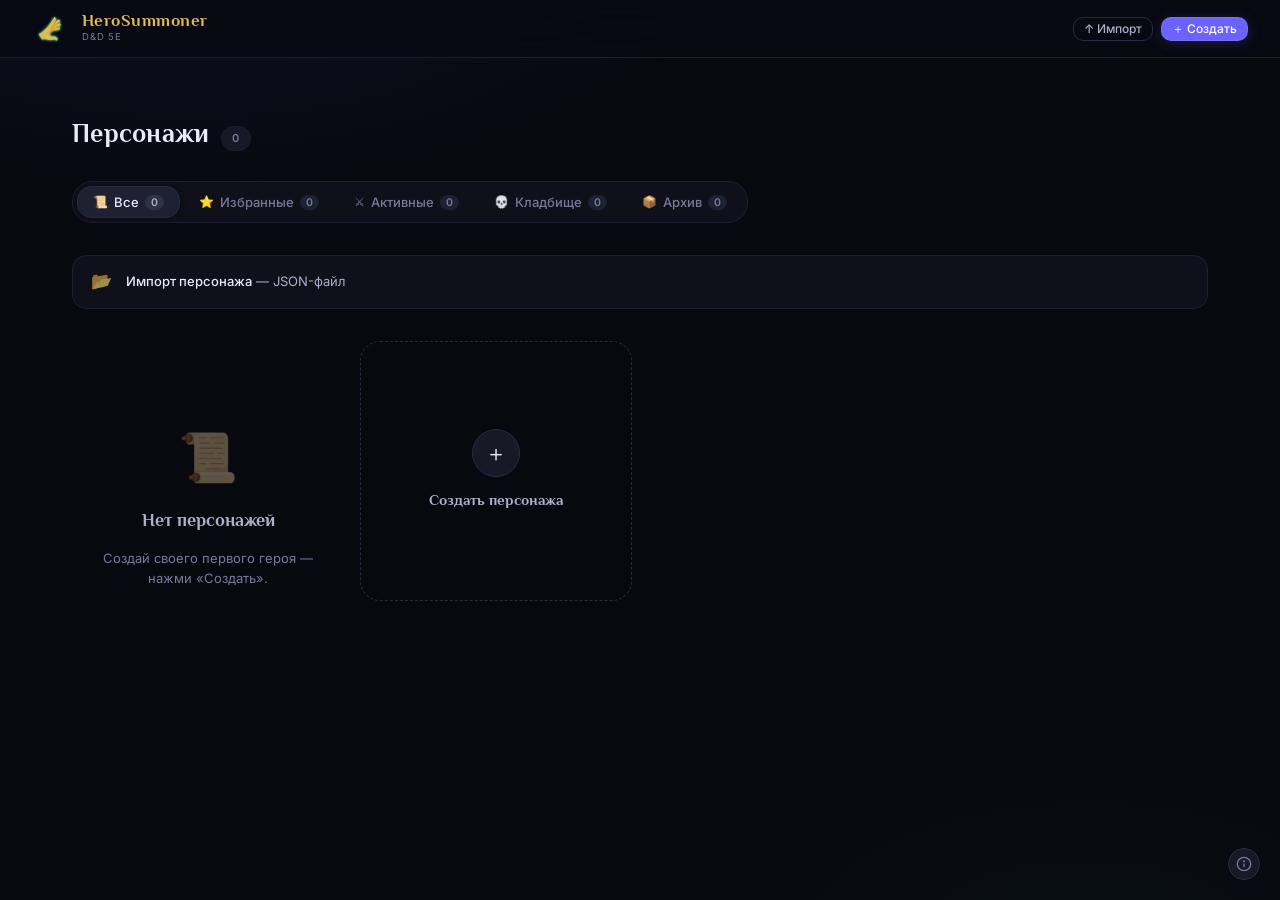
==== commit 44032a6e: "chore: sync work since April; .gitignore whitelist (service files only)" ====
--- a/index.html
+++ b/index.html
@@ -1,42 +1,41 @@
-<!DOCTYPE html>
-<html lang="ru">
-<head>
-  <meta charset="UTF-8">
-  <meta name="viewport" content="width=device-width, initial-scale=1.0">
-  <meta name="description" content="D&D 5e Character Sheet — PWA">
-  <meta name="theme-color" content="#07090F">
-  <title>HeroSummoner</title>
-
-  <!-- PWA -->
-  <link rel="manifest" href="manifest.json">
-  <link rel="icon" href="assets/icon_4.svg" type="image/svg+xml">
-  <meta name="apple-mobile-web-app-capable" content="yes">
-  <meta name="apple-mobile-web-app-status-bar-style" content="black-translucent">
-
-  <!-- Styles -->
-  <link rel="stylesheet" href="css/tokens.css">
-  <link rel="stylesheet" href="css/base.css">
-  <link rel="stylesheet" href="css/characters.css">
-  <link rel="stylesheet" href="css/create.css">
-  <link rel="stylesheet" href="css/create-new.css">
-  <link rel="stylesheet" href="css/sheet.css">
-</head>
-<body>
-  <div id="app">
-    <header class="app-header">
-      <a href="#/" class="logo" aria-label="HeroSummoner — главная">
-        <div class="logo-mark"><img src="assets/icon_4.svg" alt="" width="28" height="28" style="display:block;object-fit:contain"></div>
-        <div class="logo-text-block">
-          <span class="logo-name">HeroSummoner</span>
-          <span class="logo-tagline">D&amp;D 5e</span>
-        </div>
-      </a>
-      <nav id="header-actions" class="header-actions"></nav>
-    </header>
-
-    <main id="main" class="main-content"></main>
-  </div>
-
-  <script type="module" src="js/app.js"></script>
-</body>
-</html>
+<!DOCTYPE html>
+<html lang="ru">
+<head>
+  <meta charset="UTF-8">
+  <meta name="viewport" content="width=device-width, initial-scale=1.0">
+  <meta name="description" content="D&D 5e Character Sheet — PWA">
+  <meta name="theme-color" content="#07090F">
+  <title>HeroSummoner</title>
+
+  <!-- PWA -->
+  <link rel="manifest" href="manifest.json">
+  <link rel="icon" href="assets/icon_4.svg" type="image/svg+xml">
+  <meta name="apple-mobile-web-app-capable" content="yes">
+  <meta name="apple-mobile-web-app-status-bar-style" content="black-translucent">
+
+  <!-- Styles -->
+  <link rel="stylesheet" href="css/tokens.css">
+  <link rel="stylesheet" href="css/base.css">
+  <link rel="stylesheet" href="css/characters.css">
+  <link rel="stylesheet" href="css/create-new.css">
+  <link rel="stylesheet" href="css/sheet.css">
+</head>
+<body>
+  <div id="app">
+    <header class="app-header">
+      <a href="#/" class="logo" aria-label="HeroSummoner — главная">
+        <div class="logo-mark"><img src="assets/icon_4.svg" alt="" width="28" height="28" style="display:block;object-fit:contain"></div>
+        <div class="logo-text-block">
+          <span class="logo-name">HeroSummoner</span>
+          <span class="logo-tagline">D&amp;D 5e</span>
+        </div>
+      </a>
+      <nav id="header-actions" class="header-actions"></nav>
+    </header>
+
+    <main id="main" class="main-content"></main>
+  </div>
+
+  <script type="module" src="js/app.js"></script>
+</body>
+</html>
--- a/css/tokens.css
+++ b/css/tokens.css
@@ -81,6 +81,34 @@
   --col-race:  #3AAB72;
   --col-bg-s:  #C9A23C;
 
+  /* ── Ability-score colours (skill chip grouping) ──
+     Muted/dusty tones matching the rest of the dark palette — see
+     docs/reviews/2026-09-10_class-screen-feedback.md (skill colouring) and the
+     designer pass that picked "Палитра 2". */
+  --ab-str: #C77B62;
+  --ab-dex: #5FA79C;
+  --ab-int: #6E93C9;
+  --ab-wis: #93A466;
+  --ab-cha: #B96FA0;
+
+  /* ── Select control (выпадающий список / триггер мультиселекта) ──
+     Единая система контролов выбора, см. блок «Контрол выбора» в конце css/create-new.css
+     и qa/reports/controls_design_pass.md (мини-гайд). */
+  --sel-h:            28px;            /* компактный размер: строки «подпись | контрол», инлайн */
+  --sel-pad-x:        10px;
+  --sel-pad-r:        28px;            /* справа — место под стрелку */
+  --sel-fs:           12px;
+  --sel-radius:       var(--r-sm);
+  --sel-min-w:        160px;
+  --sel-bg:           var(--surface-2);
+  --sel-bg-inset:     var(--surface-3); /* внутри карточек с фоном surface-2 */
+  --sel-border:       var(--border-2);
+  --sel-border-hover: var(--border-3);
+  --sel-ring:         0 0 0 2px var(--accent-glow);
+  --sel-arrow:    url("data:image/svg+xml,%3Csvg xmlns='http://www.w3.org/2000/svg' width='8' height='5' viewBox='0 0 8 5'%3E%3Cpath d='M0 0h8L4 5z' fill='%23B0AECB'/%3E%3C/svg%3E");
+  --sel-arrow-up: url("data:image/svg+xml,%3Csvg xmlns='http://www.w3.org/2000/svg' width='8' height='5' viewBox='0 0 8 5'%3E%3Cpath d='M0 5h8L4 0z' fill='%239C96FF'/%3E%3C/svg%3E");
+  --sel-arrow-size:   8px 5px;
+
   /* ── Transitions ── */
   --t-fast: 0.15s ease;
   --t-mid:  0.25s ease;
--- a/css/characters.css
+++ b/css/characters.css
@@ -1,711 +1,613 @@
-/* ═══════════════════════════════════════════
-   HeroSummoner — Characters List Screen
-═══════════════════════════════════════════ */
-
-/* ════════════════════════════════
-   FILTER TABS
-════════════════════════════════ */
-.filter-wrap { margin-bottom: 28px; overflow-x: auto; padding-bottom: 4px; }
-
-.filter-tabs {
-  display: inline-flex;
-  gap: 3px;
-  background: var(--surface);
-  border: 1px solid var(--border);
-  border-radius: var(--r-xl);
-  padding: 4px;
-  white-space: nowrap;
-}
-
-.tab {
-  display: inline-flex;
-  align-items: center;
-  gap: 6px;
-  padding: 7px 15px;
-  border-radius: var(--r-lg);
-  font-size: 13px;
-  font-weight: 500;
-  color: var(--text-muted);
-  cursor: pointer;
-  border: 1px solid transparent;
-  background: transparent;
-  transition: all 0.14s ease;
-  white-space: nowrap;
-  font-family: var(--font-body);
-}
-
-.tab:hover:not(.is-active) {
-  color: var(--text-secondary);
-  background: var(--surface-2);
-}
-
-.tab.is-active {
-  background: var(--surface-3);
-  border-color: var(--border-2);
-  color: var(--text-primary);
-  box-shadow: 0 1px 6px rgba(0,0,0,0.35);
-}
-
-.tab[data-filter="fav"].is-active     { color: var(--gold-soft);  border-color: rgba(201,162,60,0.3);  background: rgba(201,162,60,0.08); }
-.tab[data-filter="active"].is-active  { color: #6DD89C;           border-color: rgba(58,171,114,0.3);  background: rgba(58,171,114,0.08); }
-.tab[data-filter="dead"].is-active    { color: #C098A8;           border-color: rgba(122,58,82,0.35);  background: rgba(122,58,82,0.10); }
-.tab[data-filter="archive"].is-active { color: var(--accent-soft);border-color: rgba(108,99,255,0.3);  background: var(--accent-bg); }
-
-.tab-icon  { font-size: 12px; line-height: 1; }
-.tab-count {
-  font-size: 10.5px;
-  font-weight: 600;
-  padding: 1px 6px;
-  border-radius: var(--r-full);
-  background: var(--surface-3);
-  color: var(--text-muted);
-  min-width: 18px;
-  text-align: center;
-}
-.tab.is-active .tab-count {
-  background: rgba(255,255,255,0.08);
-  color: var(--text-secondary);
-}
-
-/* ════════════════════════════════
-   IMPORT BAR
-════════════════════════════════ */
-.import-bar {
-  display: flex;
-  align-items: center;
-  gap: 14px;
-  padding: 13px 18px;
-  background: var(--surface);
-  border: 1px solid var(--border);
-  border-radius: var(--r-lg);
-  margin-bottom: 32px;
-  cursor: pointer;
-  transition: border-color var(--t-fast);
-}
-.import-bar:hover { border-color: var(--border-2); }
-
-.import-bar-icon { font-size: 17px; flex-shrink: 0; opacity: 0.6; }
-.import-bar-text { flex: 1; font-size: 13px; color: var(--text-secondary); line-height: 1.45; }
-.import-bar-text strong { color: var(--text-primary); font-weight: 500; }
-#import-file-input { display: none; }
-
-/* ════════════════════════════════
-   CARDS GRID
-════════════════════════════════ */
-.char-grid {
-  display: grid;
-  grid-template-columns: repeat(auto-fill, minmax(218px, 1fr));
-  gap: 16px;
-  align-items: start;
-}
-
-/* ════════════════════════════════
-   CHARACTER CARD
-════════════════════════════════ */
-.char-card {
-  background: var(--surface);
-  border-radius: var(--r-xl);
-  border: 1px solid var(--border);
-  overflow: hidden;
-  display: flex;
-  flex-direction: column;
-  cursor: pointer;
-  transition:
-    transform 0.22s cubic-bezier(.25,.46,.45,.94),
-    box-shadow 0.22s ease,
-    border-color 0.2s ease;
-  position: relative;
-  --card-accent: var(--accent);
-}
-
-/* Top class-colour line */
-.char-card::before {
-  content: '';
-  position: absolute;
-  top: 0; left: 0; right: 0;
-  height: 2.5px;
-  background: var(--card-accent);
-  opacity: 0.72;
-  pointer-events: none;
-  z-index: 2;
-}
-
-.char-card:hover {
-  transform: translateY(-5px);
-  border-color: var(--border-2);
-  box-shadow: 0 22px 60px rgba(0,0,0,0.7), 0 0 0 1px var(--border-2);
-}
-
-/* Draft state */
-.char-card.is-draft { border-color: rgba(108,99,255,0.35); opacity: 0.82; }
-.char-card.is-draft:hover { border-color: var(--accent); opacity: 1; }
-.badge-draft {
-  position: absolute; z-index: 4;
-  bottom: 40px; left: 11px;
-  background: rgba(108,99,255,0.82);
-  color: #fff;
-  font-size: 9px;
-  font-weight: 700;
-  letter-spacing: 0.06em;
-  text-transform: uppercase;
-  padding: 3px 7px;
-  border-radius: var(--r-full);
-}
-
-/* Dead state */
-.char-card.is-dead { border-color: var(--dead-border); background: #0C0A10; }
-.char-card.is-dead::before { background: var(--dead-accent); opacity: 0.55; }
-.char-card.is-dead:hover   { border-color: #5A2838; }
-.char-card.is-dead .portrait-img { filter: grayscale(100%) brightness(0.52) contrast(1.1); }
-
-/* ── Portrait ── */
-.portrait {
-  position: relative;
-  width: 100%;
-  padding-bottom: 118%;
-  overflow: hidden;
-  background: var(--surface-2);
-  flex-shrink: 0;
-}
-
-.portrait-img {
-  position: absolute;
-  inset: 0;
-  width: 100%; height: 100%;
-  object-fit: cover;
-  object-position: center 10%;
-  transition: transform 0.5s cubic-bezier(.25,.46,.45,.94), filter 0.3s;
-}
-.char-card:hover .portrait-img { transform: scale(1.06); }
-
-/* Cinematic gradient */
-.portrait::after {
-  content: '';
-  position: absolute;
-  inset: 0;
-  background: linear-gradient(
-    to bottom,
-    rgba(7,9,15,0.25)  0%,
-    transparent        22%,
-    transparent        38%,
-    rgba(7,9,15,0.55)  62%,
-    rgba(7,9,15,0.97) 100%
-  );
-  pointer-events: none;
-  z-index: 1;
-}
-
-/* Portrait fallback (initials) */
-.portrait-fallback {
-  position: absolute;
-  inset: 0;
-  display: flex;
-  align-items: center;
-  justify-content: center;
-  background: linear-gradient(160deg, var(--surface-2) 0%, var(--bg) 100%);
-}
-.portrait-fallback::before {
-  content: '';
-  position: absolute;
-  inset: 0;
-  background: radial-gradient(ellipse at 50% 40%, var(--accent-bg) 0%, transparent 68%);
-}
-.portrait-fallback-text {
-  font-family: var(--font-display);
-  font-size: 52px;
-  font-weight: 700;
-  color: var(--border-2);
-  letter-spacing: 0.06em;
-  user-select: none;
-  position: relative;
-  z-index: 1;
-}
-
-/* Dead skull overlay */
-.dead-overlay {
-  position: absolute;
-  inset: 0;
-  z-index: 3;
-  display: none;
-  align-items: center;
-  justify-content: center;
-  pointer-events: none;
-}
-.is-dead .dead-overlay { display: flex; }
-.dead-overlay-icon { font-size: 52px; filter: drop-shadow(0 2px 12px rgba(0,0,0,0.9)); opacity: 0.78; }
-
-/* ── Badges ── */
-.badge {
-  position: absolute;
-  z-index: 4;
-  display: inline-flex;
-  align-items: center;
-  gap: 3px;
-  padding: 3px 8px;
-  border-radius: var(--r-full);
-  font-size: 10.5px;
-  font-weight: 700;
-  line-height: 1;
-  backdrop-filter: blur(14px) saturate(1.6);
-  -webkit-backdrop-filter: blur(14px) saturate(1.6);
-  border: 1px solid rgba(255,255,255,0.07);
-  letter-spacing: 0.03em;
-}
-
-.badge-level {
-  top: 11px; left: 11px;
-  background: linear-gradient(135deg, rgba(96,72,24,0.94), rgba(201,162,60,0.94));
-  color: #180E00;
-  font-family: var(--font-display);
-  font-size: 11px;
-  border-color: rgba(201,162,60,0.22);
-  box-shadow: 0 2px 10px rgba(0,0,0,0.5);
-}
-.is-dead .badge-level { background: rgba(38,26,32,0.92); color: #806070; border-color: rgba(90,50,65,0.25); }
-
-.badge-hp { bottom: 11px; right: 11px; }
-.badge-hp.hp-full { background: rgba(18,68,40,0.92);  color: #7ADBA4; border-color: rgba(58,184,112,0.18); }
-.badge-hp.hp-mid  { background: rgba(82,44,8,0.92);   color: #F5BC72; border-color: rgba(224,123,26,0.18); }
-.badge-hp.hp-low  { background: rgba(76,20,20,0.92);  color: #F5A0A0; border-color: rgba(208,53,53,0.18);  }
-.badge-hp.hp-dead { background: rgba(42,18,28,0.92);  color: #C098B0; border-color: rgba(122,58,82,0.22); font-weight: 500; font-style: italic; }
-
-/* ── Favourite button ── */
-.fav-btn {
-  position: absolute;
-  top: 9px; right: 9px;
-  z-index: 5;
-  width: 28px; height: 28px;
-  border-radius: 50%;
-  display: flex; align-items: center; justify-content: center;
-  font-size: 13px;
-  background: rgba(7,9,15,0.62);
-  backdrop-filter: blur(10px);
-  -webkit-backdrop-filter: blur(10px);
-  border: 1px solid rgba(255,255,255,0.07);
-  color: var(--text-muted);
-  cursor: pointer;
-  opacity: 0;
-  transition: opacity 0.15s, transform 0.2s cubic-bezier(.34,1.56,.64,1), color 0.15s, background 0.15s;
-}
-.char-card:hover .fav-btn { opacity: 1; }
-.fav-btn.is-active {
-  opacity: 1;
-  color: var(--gold-soft);
-  background: rgba(201,162,60,0.22);
-  border-color: rgba(201,162,60,0.3);
-}
-.fav-btn:hover { transform: scale(1.2); }
-
-/* ── Card info ── */
-.card-info {
-  padding: 13px 14px 10px 13px;
-  display: flex;
-  flex-direction: column;
-  gap: 2px;
-  flex: 1;
-  border-left: 2.5px solid var(--card-accent);
-  opacity: 0.85;
-  transition: opacity var(--t-fast);
-}
-.char-card:hover .card-info { opacity: 1; }
-
-.card-name {
-  font-family: var(--font-display);
-  font-size: 15.5px;
-  font-weight: 700;
-  color: var(--text-primary);
-  line-height: 1.2;
-  white-space: nowrap;
-  overflow: hidden;
-  text-overflow: ellipsis;
-  letter-spacing: 0.01em;
-}
-.is-dead .card-name { color: var(--text-secondary); }
-
-.card-class {
-  font-size: 12px;
-  color: var(--text-secondary);
-  display: flex;
-  align-items: center;
-  gap: 4px;
-  margin-top: 2px;
-}
-.card-class-name { color: var(--text-primary); font-weight: 500; }
-.card-sep { color: var(--text-disabled); font-size: 9px; }
-.card-race { font-size: 11.5px; color: var(--text-muted); margin-top: 1px; }
-.card-background { font-size: 11px; color: var(--text-disabled); font-style: italic; margin-top: 1px; }
-
-/* ── Card actions ── */
-.card-actions {
-  display: grid;
-  grid-template-columns: 1fr 36px 36px 36px;
-  border-top: 1px solid var(--border);
-  margin-top: 4px;
-}
-
-.card-action {
-  display: flex;
-  align-items: center;
-  justify-content: center;
-  gap: 5px;
-  padding: 9px 6px;
-  font-family: var(--font-body);
-  font-size: 12px;
-  font-weight: 500;
-  color: var(--text-muted);
-  background: transparent;
-  border: none;
-  cursor: pointer;
-  transition: background var(--t-fast), color var(--t-fast);
-  position: relative;
-}
-.card-action + .card-action { border-left: 1px solid var(--border); }
-.card-action:hover { background: var(--surface-2); }
-
-.card-action.action-open:hover { color: var(--accent-soft); background: var(--accent-bg); }
-.card-action.action-pdf:hover  { color: var(--gold-soft);   background: var(--gold-bg); }
-.card-action.action-json:hover { color: #64C4E0;            background: rgba(100,196,224,0.08); }
-.card-action.action-del:hover  { color: var(--danger);      background: var(--danger-bg); }
-
-/* Tooltip */
-.card-action[data-tip]:hover::after {
-  content: attr(data-tip);
-  position: absolute;
-  bottom: calc(100% + 7px);
-  left: 50%; transform: translateX(-50%);
-  background: var(--surface-3);
-  border: 1px solid var(--border-2);
-  color: var(--text-secondary);
-  font-size: 10.5px;
-  padding: 4px 9px;
-  border-radius: var(--r-sm);
-  white-space: nowrap;
-  z-index: 99;
-  pointer-events: none;
-  box-shadow: 0 4px 14px rgba(0,0,0,0.55);
-}
-
-/* ════════════════════════════════
-   NEW CHARACTER CARD
-════════════════════════════════ */
-.new-card {
-  border: 1.5px dashed var(--border-2);
-  border-radius: var(--r-xl);
-  display: flex;
-  flex-direction: column;
-  align-items: center;
-  justify-content: center;
-  gap: 12px;
-  padding: 44px 20px;
-  cursor: pointer;
-  background: transparent;
-  min-height: 260px;
-  transition: all 0.2s ease;
-  text-align: center;
-  text-decoration: none;
-}
-.new-card:hover {
-  border-color: var(--accent);
-  background: var(--accent-bg);
-  box-shadow: 0 0 44px var(--accent-glow), inset 0 1px 0 rgba(108,99,255,0.1);
-}
-
-.new-card-icon {
-  width: 48px; height: 48px;
-  border-radius: 50%;
-  background: var(--surface-2);
-  border: 1px solid var(--border-2);
-  display: flex; align-items: center; justify-content: center;
-  font-size: 22px;
-  transition: all 0.2s ease;
-}
-.new-card:hover .new-card-icon {
-  background: var(--accent-bg);
-  border-color: var(--accent);
-  box-shadow: 0 0 18px var(--accent-glow);
-}
-
-.new-card-label {
-  font-family: var(--font-display);
-  font-size: 15px;
-  font-weight: 700;
-  color: var(--text-secondary);
-  transition: color 0.2s;
-}
-.new-card:hover .new-card-label { color: var(--accent-soft); }
-
-.new-card-hint { font-size: 11.5px; color: var(--text-disabled); }
-
-/* ════════════════════════════════
-   EDITION SWITCHER
-════════════════════════════════ */
-.edition-switcher {
-  display: inline-flex;
-  gap: 3px;
-  background: var(--surface);
-  border: 1px solid var(--border);
-  border-radius: var(--r-xl);
-  padding: 4px;
-  flex-shrink: 0;
-}
-
-.edition-btn {
-  display: inline-flex;
-  align-items: center;
-  gap: 6px;
-  padding: 5px 12px;
-  border-radius: var(--r-lg);
-  font-size: 12px;
-  font-weight: 500;
-  color: var(--text-muted);
-  cursor: pointer;
-  border: 1px solid transparent;
-  background: transparent;
-  transition: all 0.14s ease;
-  white-space: nowrap;
-  font-family: var(--font-body);
-}
-
-.edition-btn:hover:not(.is-active) {
-  color: var(--text-secondary);
-  background: var(--surface-2);
-}
-
-/* "Все" active */
-.edition-btn[data-edition="all"].is-active {
-  background: var(--surface-3);
-  border-color: var(--border-2);
-  color: var(--text-primary);
-  box-shadow: 0 1px 6px rgba(0,0,0,0.35);
-}
-
-/* "5e 2014" active */
-.edition-btn[data-edition="2014"].is-active {
-  background: rgba(108,99,255,0.1);
-  border-color: rgba(108,99,255,0.3);
-  color: var(--accent-soft);
-}
-
-/* "5.5 2024" active */
-.edition-btn[data-edition="2024"].is-active {
-  background: rgba(201,162,60,0.1);
-  border-color: rgba(201,162,60,0.3);
-  color: var(--gold-soft);
-}
-
-.edition-count {
-  font-size: 10px;
-  font-weight: 600;
-  padding: 1px 5px;
-  border-radius: var(--r-full);
-  background: var(--surface-3);
-  color: var(--text-muted);
-  min-width: 16px;
-  text-align: center;
-}
-.edition-btn.is-active .edition-count {
-  background: rgba(255,255,255,0.08);
-  color: var(--text-secondary);
-}
-
-/* ════════════════════════════════
-   EDITION BADGE (on card portrait)
-════════════════════════════════ */
-.badge-edition {
-  top: auto;
-  bottom: 11px;
-  left: 11px;
-  font-size: 9px;
-  font-weight: 700;
-  letter-spacing: 0.06em;
-  text-transform: uppercase;
-  padding: 2px 7px;
-}
-
-.badge-edition--2014 {
-  background: rgba(108,99,255,0.22);
-  color: var(--accent-soft);
-  border-color: rgba(108,99,255,0.3);
-}
-
-.badge-edition--2024 {
-  background: rgba(201,162,60,0.22);
-  color: var(--gold-soft);
-  border-color: rgba(201,162,60,0.3);
-}
-
-/* ════════════════════════════════
-   ARCHIVE SUB-SECTIONS
-════════════════════════════════ */
-.archive-sub {
-  grid-column: 1 / -1;  /* span all grid columns */
-  margin-bottom: 32px;
-}
-.archive-sub-hd {
-  display: flex;
-  align-items: center;
-  gap: 8px;
-  padding-bottom: 10px;
-  margin-bottom: 14px;
-  border-bottom: 1px solid var(--border);
-}
-.archive-sub-title {
-  font-family: var(--font-display);
-  font-size: 14px;
-  font-weight: 700;
-  color: var(--text-secondary);
-  letter-spacing: 0.04em;
-  text-transform: uppercase;
-}
-.archive-sub-count {
-  font-size: 11px;
-  color: var(--text-muted);
-  background: var(--surface-2);
-  border: 1px solid var(--border);
-  border-radius: var(--r-full);
-  padding: 1px 8px;
-}
-.archive-sub-empty {
-  font-size: 13px;
-  color: var(--text-muted);
-  padding: 12px 0;
-}
-.archive-sub-grid {
-  /* inherits .char-grid layout */
-}
-
-/* ════════════════════════════════
-   EMPTY STATE
-════════════════════════════════ */
-.empty-state {
-  text-align: center;
-  padding: 80px 20px;
-  display: flex;
-  flex-direction: column;
-  align-items: center;
-  gap: 14px;
-}
-
-.empty-state-icon { font-size: 48px; opacity: 0.35; }
-
-.empty-state-title {
-  font-family: var(--font-display);
-  font-size: 18px;
-  font-weight: 700;
-  color: var(--text-secondary);
-}
-
-.empty-state-text { font-size: 13px; color: var(--text-muted); max-width: 280px; line-height: 1.55; }
-
-/* ── Attribution ── */
-.attr-btn {
-  position: fixed;
-  bottom: 20px;
-  right: 20px;
-  z-index: 100;
-  background: var(--surface-2);
-  border: 1px solid var(--border-2);
-  border-radius: 50%;
-  width: 32px;
-  height: 32px;
-  display: flex;
-  align-items: center;
-  justify-content: center;
-  color: var(--text-muted);
-  cursor: pointer;
-  transition: color var(--t-fast), border-color var(--t-fast), background var(--t-fast);
-}
-.attr-btn:hover { color: var(--text-secondary); border-color: var(--border-3); background: var(--surface-3); }
-
-.attr-overlay {
-  position: fixed;
-  inset: 0;
-  background: rgba(0,0,0,.55);
-  display: flex;
-  align-items: center;
-  justify-content: center;
-  z-index: 9000;
-  padding: 16px;
-}
-
-.attr-modal {
-  background: var(--surface-2);
-  border: 1px solid var(--border-2);
-  border-radius: var(--r-xl);
-  width: 100%;
-  max-width: 480px;
-  max-height: 80vh;
-  display: flex;
-  flex-direction: column;
-  overflow: hidden;
-}
-
-.attr-header {
-  display: flex;
-  align-items: center;
-  justify-content: space-between;
-  padding: 16px 20px 12px;
-  border-bottom: 1px solid var(--border);
-}
-
-.attr-title {
-  font-family: var(--font-display);
-  font-size: 14px;
-  font-weight: 700;
-  color: var(--text-primary);
-  letter-spacing: .03em;
-}
-
-.attr-close {
-  background: none;
-  border: none;
-  color: var(--text-muted);
-  font-size: 18px;
-  cursor: pointer;
-  padding: 0 4px;
-  line-height: 1;
-  transition: color var(--t-fast);
-}
-.attr-close:hover { color: var(--text-primary); }
-
-.attr-body {
-  overflow-y: auto;
-  padding: 16px 20px 20px;
-  display: flex;
-  flex-direction: column;
-  gap: 16px;
-}
-
-.attr-section { display: flex; flex-direction: column; gap: 6px; }
-
-.attr-section-title {
-  font-size: 10px;
-  font-weight: 700;
-  text-transform: uppercase;
-  letter-spacing: .09em;
-  color: var(--text-muted);
-  margin: 0;
-}
-
-.attr-section p {
-  font-size: 12px;
-  color: var(--text-secondary);
-  line-height: 1.6;
-  margin: 0;
-}
-
-.attr-link {
-  color: var(--accent-soft);
-  text-decoration: none;
-}
-.attr-link:hover { text-decoration: underline; }
-
-.attr-item-name {
-  color: var(--text-primary);
-  font-weight: 600;
-}
-
-.attr-disclaimer {
-  font-style: italic;
-  color: var(--text-muted) !important;
-}
+/* ═══════════════════════════════════════════
+   HeroSummoner — Characters List Screen
+═══════════════════════════════════════════ */
+
+/* ════════════════════════════════
+   FILTER TABS
+════════════════════════════════ */
+.filter-wrap { margin-bottom: 28px; overflow-x: auto; padding-bottom: 4px; }
+
+.filter-tabs {
+  display: inline-flex;
+  gap: 3px;
+  background: var(--surface);
+  border: 1px solid var(--border);
+  border-radius: var(--r-xl);
+  padding: 4px;
+  white-space: nowrap;
+}
+
+.tab {
+  display: inline-flex;
+  align-items: center;
+  gap: 6px;
+  padding: 7px 15px;
+  border-radius: var(--r-lg);
+  font-size: 13px;
+  font-weight: 500;
+  color: var(--text-muted);
+  cursor: pointer;
+  border: 1px solid transparent;
+  background: transparent;
+  transition: all 0.14s ease;
+  white-space: nowrap;
+  font-family: var(--font-body);
+}
+
+.tab:hover:not(.is-active) {
+  color: var(--text-secondary);
+  background: var(--surface-2);
+}
+
+.tab.is-active {
+  background: var(--surface-3);
+  border-color: var(--border-2);
+  color: var(--text-primary);
+  box-shadow: 0 1px 6px rgba(0,0,0,0.35);
+}
+
+.tab[data-filter="fav"].is-active     { color: var(--gold-soft);  border-color: rgba(201,162,60,0.3);  background: rgba(201,162,60,0.08); }
+.tab[data-filter="active"].is-active  { color: #6DD89C;           border-color: rgba(58,171,114,0.3);  background: rgba(58,171,114,0.08); }
+.tab[data-filter="dead"].is-active    { color: #C098A8;           border-color: rgba(122,58,82,0.35);  background: rgba(122,58,82,0.10); }
+.tab[data-filter="archive"].is-active { color: var(--accent-soft);border-color: rgba(108,99,255,0.3);  background: var(--accent-bg); }
+
+.tab-icon  { font-size: 12px; line-height: 1; }
+.tab-count {
+  font-size: 10.5px;
+  font-weight: 600;
+  padding: 1px 6px;
+  border-radius: var(--r-full);
+  background: var(--surface-3);
+  color: var(--text-muted);
+  min-width: 18px;
+  text-align: center;
+}
+.tab.is-active .tab-count {
+  background: rgba(255,255,255,0.08);
+  color: var(--text-secondary);
+}
+
+/* ════════════════════════════════
+   IMPORT BAR
+════════════════════════════════ */
+.import-bar {
+  display: flex;
+  align-items: center;
+  gap: 14px;
+  padding: 13px 18px;
+  background: var(--surface);
+  border: 1px solid var(--border);
+  border-radius: var(--r-lg);
+  margin-bottom: 32px;
+  cursor: pointer;
+  transition: border-color var(--t-fast);
+}
+.import-bar:hover { border-color: var(--border-2); }
+
+.import-bar-icon { font-size: 17px; flex-shrink: 0; opacity: 0.6; }
+.import-bar-text { flex: 1; font-size: 13px; color: var(--text-secondary); line-height: 1.45; }
+.import-bar-text strong { color: var(--text-primary); font-weight: 500; }
+#import-file-input { display: none; }
+
+/* ════════════════════════════════
+   CARDS GRID
+════════════════════════════════ */
+.char-grid {
+  display: grid;
+  grid-template-columns: repeat(auto-fill, minmax(218px, 1fr));
+  gap: 16px;
+  align-items: start;
+}
+
+/* ════════════════════════════════
+   CHARACTER CARD
+════════════════════════════════ */
+.char-card {
+  background: var(--surface);
+  border-radius: var(--r-xl);
+  border: 1px solid var(--border);
+  overflow: hidden;
+  display: flex;
+  flex-direction: column;
+  cursor: pointer;
+  transition:
+    transform 0.22s cubic-bezier(.25,.46,.45,.94),
+    box-shadow 0.22s ease,
+    border-color 0.2s ease;
+  position: relative;
+  --card-accent: var(--accent);
+}
+
+/* Top class-colour line */
+.char-card::before {
+  content: '';
+  position: absolute;
+  top: 0; left: 0; right: 0;
+  height: 2.5px;
+  background: var(--card-accent);
+  opacity: 0.72;
+  pointer-events: none;
+  z-index: 2;
+}
+
+.char-card:hover {
+  transform: translateY(-5px);
+  border-color: var(--border-2);
+  box-shadow: 0 22px 60px rgba(0,0,0,0.7), 0 0 0 1px var(--border-2);
+}
+
+/* Draft state */
+.char-card.is-draft { border-color: rgba(108,99,255,0.35); opacity: 0.82; }
+.char-card.is-draft:hover { border-color: var(--accent); opacity: 1; }
+.badge-draft {
+  position: absolute; z-index: 4;
+  bottom: 40px; left: 11px;
+  background: rgba(108,99,255,0.82);
+  color: #fff;
+  font-size: 9px;
+  font-weight: 700;
+  letter-spacing: 0.06em;
+  text-transform: uppercase;
+  padding: 3px 7px;
+  border-radius: var(--r-full);
+}
+
+/* Dead state */
+.char-card.is-dead { border-color: var(--dead-border); background: #0C0A10; }
+.char-card.is-dead::before { background: var(--dead-accent); opacity: 0.55; }
+.char-card.is-dead:hover   { border-color: #5A2838; }
+.char-card.is-dead .portrait-img { filter: grayscale(100%) brightness(0.52) contrast(1.1); }
+
+/* ── Portrait ── */
+.portrait {
+  position: relative;
+  width: 100%;
+  padding-bottom: 118%;
+  overflow: hidden;
+  background: var(--surface-2);
+  flex-shrink: 0;
+}
+
+.portrait-img {
+  position: absolute;
+  inset: 0;
+  width: 100%; height: 100%;
+  object-fit: cover;
+  object-position: center 10%;
+  transition: transform 0.5s cubic-bezier(.25,.46,.45,.94), filter 0.3s;
+}
+.char-card:hover .portrait-img { transform: scale(1.06); }
+
+/* Cinematic gradient */
+.portrait::after {
+  content: '';
+  position: absolute;
+  inset: 0;
+  background: linear-gradient(
+    to bottom,
+    rgba(7,9,15,0.25)  0%,
+    transparent        22%,
+    transparent        38%,
+    rgba(7,9,15,0.55)  62%,
+    rgba(7,9,15,0.97) 100%
+  );
+  pointer-events: none;
+  z-index: 1;
+}
+
+/* Portrait fallback (initials) */
+.portrait-fallback {
+  position: absolute;
+  inset: 0;
+  display: flex;
+  align-items: center;
+  justify-content: center;
+  background: linear-gradient(160deg, var(--surface-2) 0%, var(--bg) 100%);
+}
+.portrait-fallback::before {
+  content: '';
+  position: absolute;
+  inset: 0;
+  background: radial-gradient(ellipse at 50% 40%, var(--accent-bg) 0%, transparent 68%);
+}
+.portrait-fallback-text {
+  font-family: var(--font-display);
+  font-size: 52px;
+  font-weight: 700;
+  color: var(--border-2);
+  letter-spacing: 0.06em;
+  user-select: none;
+  position: relative;
+  z-index: 1;
+}
+
+/* Dead skull overlay */
+.dead-overlay {
+  position: absolute;
+  inset: 0;
+  z-index: 3;
+  display: none;
+  align-items: center;
+  justify-content: center;
+  pointer-events: none;
+}
+.is-dead .dead-overlay { display: flex; }
+.dead-overlay-icon { font-size: 52px; filter: drop-shadow(0 2px 12px rgba(0,0,0,0.9)); opacity: 0.78; }
+
+/* ── Badges ── */
+.badge {
+  position: absolute;
+  z-index: 4;
+  display: inline-flex;
+  align-items: center;
+  gap: 3px;
+  padding: 3px 8px;
+  border-radius: var(--r-full);
+  font-size: 10.5px;
+  font-weight: 700;
+  line-height: 1;
+  backdrop-filter: blur(14px) saturate(1.6);
+  -webkit-backdrop-filter: blur(14px) saturate(1.6);
+  border: 1px solid rgba(255,255,255,0.07);
+  letter-spacing: 0.03em;
+}
+
+.badge-level {
+  top: 11px; left: 11px;
+  background: linear-gradient(135deg, rgba(96,72,24,0.94), rgba(201,162,60,0.94));
+  color: #180E00;
+  font-family: var(--font-display);
+  font-size: 11px;
+  border-color: rgba(201,162,60,0.22);
+  box-shadow: 0 2px 10px rgba(0,0,0,0.5);
+}
+.is-dead .badge-level { background: rgba(38,26,32,0.92); color: #806070; border-color: rgba(90,50,65,0.25); }
+
+.badge-hp { bottom: 11px; right: 11px; }
+.badge-hp.hp-full { background: rgba(18,68,40,0.92);  color: #7ADBA4; border-color: rgba(58,184,112,0.18); }
+.badge-hp.hp-mid  { background: rgba(82,44,8,0.92);   color: #F5BC72; border-color: rgba(224,123,26,0.18); }
+.badge-hp.hp-low  { background: rgba(76,20,20,0.92);  color: #F5A0A0; border-color: rgba(208,53,53,0.18);  }
+.badge-hp.hp-dead { background: rgba(42,18,28,0.92);  color: #C098B0; border-color: rgba(122,58,82,0.22); font-weight: 500; font-style: italic; }
+
+/* ── Favourite button ── */
+.fav-btn {
+  position: absolute;
+  top: 9px; right: 9px;
+  z-index: 5;
+  width: 28px; height: 28px;
+  border-radius: 50%;
+  display: flex; align-items: center; justify-content: center;
+  font-size: 13px;
+  background: rgba(7,9,15,0.62);
+  backdrop-filter: blur(10px);
+  -webkit-backdrop-filter: blur(10px);
+  border: 1px solid rgba(255,255,255,0.07);
+  color: var(--text-muted);
+  cursor: pointer;
+  opacity: 0;
+  transition: opacity 0.15s, transform 0.2s cubic-bezier(.34,1.56,.64,1), color 0.15s, background 0.15s;
+}
+.char-card:hover .fav-btn { opacity: 1; }
+.fav-btn.is-active {
+  opacity: 1;
+  color: var(--gold-soft);
+  background: rgba(201,162,60,0.22);
+  border-color: rgba(201,162,60,0.3);
+}
+.fav-btn:hover { transform: scale(1.2); }
+
+/* ── Card info ── */
+.card-info {
+  padding: 13px 14px 10px 13px;
+  display: flex;
+  flex-direction: column;
+  gap: 2px;
+  flex: 1;
+  border-left: 2.5px solid var(--card-accent);
+  opacity: 0.85;
+  transition: opacity var(--t-fast);
+}
+.char-card:hover .card-info { opacity: 1; }
+
+.card-name {
+  font-family: var(--font-display);
+  font-size: 15.5px;
+  font-weight: 700;
+  color: var(--text-primary);
+  line-height: 1.2;
+  white-space: nowrap;
+  overflow: hidden;
+  text-overflow: ellipsis;
+  letter-spacing: 0.01em;
+}
+.is-dead .card-name { color: var(--text-secondary); }
+
+.card-class {
+  font-size: 12px;
+  color: var(--text-secondary);
+  display: flex;
+  align-items: center;
+  gap: 4px;
+  margin-top: 2px;
+}
+.card-class-name { color: var(--text-primary); font-weight: 500; }
+.card-sep { color: var(--text-disabled); font-size: 9px; }
+.card-race { font-size: 11.5px; color: var(--text-muted); margin-top: 1px; }
+.card-background { font-size: 11px; color: var(--text-disabled); font-style: italic; margin-top: 1px; }
+
+/* ── Card actions ── */
+.card-actions {
+  display: grid;
+  grid-template-columns: 1fr 36px 36px 36px;
+  border-top: 1px solid var(--border);
+  margin-top: 4px;
+}
+
+.card-action {
+  display: flex;
+  align-items: center;
+  justify-content: center;
+  gap: 5px;
+  padding: 9px 6px;
+  font-family: var(--font-body);
+  font-size: 12px;
+  font-weight: 500;
+  color: var(--text-muted);
+  background: transparent;
+  border: none;
+  cursor: pointer;
+  transition: background var(--t-fast), color var(--t-fast);
+  position: relative;
+}
+.card-action + .card-action { border-left: 1px solid var(--border); }
+.card-action:hover { background: var(--surface-2); }
+
+.card-action.action-open:hover { color: var(--accent-soft); background: var(--accent-bg); }
+.card-action.action-pdf:hover  { color: var(--gold-soft);   background: var(--gold-bg); }
+.card-action.action-json:hover { color: #64C4E0;            background: rgba(100,196,224,0.08); }
+.card-action.action-del:hover  { color: var(--danger);      background: var(--danger-bg); }
+
+/* Tooltip */
+.card-action[data-tip]:hover::after {
+  content: attr(data-tip);
+  position: absolute;
+  bottom: calc(100% + 7px);
+  left: 50%; transform: translateX(-50%);
+  background: var(--surface-3);
+  border: 1px solid var(--border-2);
+  color: var(--text-secondary);
+  font-size: 10.5px;
+  padding: 4px 9px;
+  border-radius: var(--r-sm);
+  white-space: nowrap;
+  z-index: 99;
+  pointer-events: none;
+  box-shadow: 0 4px 14px rgba(0,0,0,0.55);
+}
+
+/* ════════════════════════════════
+   NEW CHARACTER CARD
+════════════════════════════════ */
+.new-card {
+  border: 1.5px dashed var(--border-2);
+  border-radius: var(--r-xl);
+  display: flex;
+  flex-direction: column;
+  align-items: center;
+  justify-content: center;
+  gap: 12px;
+  padding: 44px 20px;
+  cursor: pointer;
+  background: transparent;
+  min-height: 260px;
+  transition: all 0.2s ease;
+  text-align: center;
+  text-decoration: none;
+}
+.new-card:hover {
+  border-color: var(--accent);
+  background: var(--accent-bg);
+  box-shadow: 0 0 44px var(--accent-glow), inset 0 1px 0 rgba(108,99,255,0.1);
+}
+
+.new-card-icon {
+  width: 48px; height: 48px;
+  border-radius: 50%;
+  background: var(--surface-2);
+  border: 1px solid var(--border-2);
+  display: flex; align-items: center; justify-content: center;
+  font-size: 22px;
+  transition: all 0.2s ease;
+}
+.new-card:hover .new-card-icon {
+  background: var(--accent-bg);
+  border-color: var(--accent);
+  box-shadow: 0 0 18px var(--accent-glow);
+}
+
+.new-card-label {
+  font-family: var(--font-display);
+  font-size: 15px;
+  font-weight: 700;
+  color: var(--text-secondary);
+  transition: color 0.2s;
+}
+.new-card:hover .new-card-label { color: var(--accent-soft); }
+
+.new-card-hint { font-size: 11.5px; color: var(--text-disabled); }
+
+/* ════════════════════════════════
+   ARCHIVE SUB-SECTIONS
+════════════════════════════════ */
+.archive-sub {
+  grid-column: 1 / -1;  /* span all grid columns */
+  margin-bottom: 32px;
+}
+.archive-sub-hd {
+  display: flex;
+  align-items: center;
+  gap: 8px;
+  padding-bottom: 10px;
+  margin-bottom: 14px;
+  border-bottom: 1px solid var(--border);
+}
+.archive-sub-title {
+  font-family: var(--font-display);
+  font-size: 14px;
+  font-weight: 700;
+  color: var(--text-secondary);
+  letter-spacing: 0.04em;
+  text-transform: uppercase;
+}
+.archive-sub-count {
+  font-size: 11px;
+  color: var(--text-muted);
+  background: var(--surface-2);
+  border: 1px solid var(--border);
+  border-radius: var(--r-full);
+  padding: 1px 8px;
+}
+.archive-sub-empty {
+  font-size: 13px;
+  color: var(--text-muted);
+  padding: 12px 0;
+}
+.archive-sub-grid {
+  /* inherits .char-grid layout */
+}
+
+/* ════════════════════════════════
+   EMPTY STATE
+════════════════════════════════ */
+.empty-state {
+  text-align: center;
+  padding: 80px 20px;
+  display: flex;
+  flex-direction: column;
+  align-items: center;
+  gap: 14px;
+}
+
+.empty-state-icon { font-size: 48px; opacity: 0.35; }
+
+.empty-state-title {
+  font-family: var(--font-display);
+  font-size: 18px;
+  font-weight: 700;
+  color: var(--text-secondary);
+}
+
+.empty-state-text { font-size: 13px; color: var(--text-muted); max-width: 280px; line-height: 1.55; }
+
+/* ── Attribution ── */
+.attr-btn {
+  position: fixed;
+  bottom: 20px;
+  right: 20px;
+  z-index: 100;
+  background: var(--surface-2);
+  border: 1px solid var(--border-2);
+  border-radius: 50%;
+  width: 32px;
+  height: 32px;
+  display: flex;
+  align-items: center;
+  justify-content: center;
+  color: var(--text-muted);
+  cursor: pointer;
+  transition: color var(--t-fast), border-color var(--t-fast), background var(--t-fast);
+}
+.attr-btn:hover { color: var(--text-secondary); border-color: var(--border-3); background: var(--surface-3); }
+
+.attr-overlay {
+  position: fixed;
+  inset: 0;
+  background: rgba(0,0,0,.55);
+  display: flex;
+  align-items: center;
+  justify-content: center;
+  z-index: 9000;
+  padding: 16px;
+}
+
+.attr-modal {
+  background: var(--surface-2);
+  border: 1px solid var(--border-2);
+  border-radius: var(--r-xl);
+  width: 100%;
+  max-width: 480px;
+  max-height: 80vh;
+  display: flex;
+  flex-direction: column;
+  overflow: hidden;
+}
+
+.attr-header {
+  display: flex;
+  align-items: center;
+  justify-content: space-between;
+  padding: 16px 20px 12px;
+  border-bottom: 1px solid var(--border);
+}
+
+.attr-title {
+  font-family: var(--font-display);
+  font-size: 14px;
+  font-weight: 700;
+  color: var(--text-primary);
+  letter-spacing: .03em;
+}
+
+.attr-close {
+  background: none;
+  border: none;
+  color: var(--text-muted);
+  font-size: 18px;
+  cursor: pointer;
+  padding: 0 4px;
+  line-height: 1;
+  transition: color var(--t-fast);
+}
+.attr-close:hover { color: var(--text-primary); }
+
+.attr-body {
+  overflow-y: auto;
+  padding: 16px 20px 20px;
+  display: flex;
+  flex-direction: column;
+  gap: 16px;
+}
+
+.attr-section { display: flex; flex-direction: column; gap: 6px; }
+
+.attr-section-title {
+  font-size: 10px;
+  font-weight: 700;
+  text-transform: uppercase;
+  letter-spacing: .09em;
+  color: var(--text-muted);
+  margin: 0;
+}
+
+.attr-section p {
+  font-size: 12px;
+  color: var(--text-secondary);
+  line-height: 1.6;
+  margin: 0;
+}
+
+.attr-link {
+  color: var(--accent-soft);
+  text-decoration: none;
+}
+.attr-link:hover { text-decoration: underline; }
+
+.attr-item-name {
+  color: var(--text-primary);
+  font-weight: 600;
+}
+
+.attr-disclaimer {
+  font-style: italic;
+  color: var(--text-muted) !important;
+}
--- a/css/create-new.css
+++ b/css/create-new.css
@@ -446,47 +446,6 @@
   letter-spacing: .02em;
 }
 
-/* Edition cards */
-.mech-ed-cards {
-  display: grid;
-  grid-template-columns: 1fr 1fr;
-  gap: 12px;
-}
-
-.mech-ed-card {
-  display: flex;
-  flex-direction: column;
-  align-items: flex-start;
-  gap: 4px;
-  padding: 18px 20px;
-  background: var(--surface-2);
-  border: 1.5px solid var(--border-2);
-  border-radius: var(--r-xl);
-  cursor: pointer;
-  transition: background var(--t-fast), border-color var(--t-fast);
-  text-align: left;
-}
-.mech-ed-card:hover { background: var(--surface-3); border-color: var(--border-3); }
-.mech-ed-card.is-selected { border-color: var(--accent); background: var(--surface-3); }
-
-.mech-ed-year {
-  font-size: 11px;
-  font-weight: 700;
-  text-transform: uppercase;
-  letter-spacing: .1em;
-  color: var(--text-muted);
-}
-.mech-ed-name {
-  font-family: var(--font-display);
-  font-size: 18px;
-  font-weight: 700;
-  color: var(--text-primary);
-}
-.mech-ed-sub {
-  font-size: 12px;
-  color: var(--text-secondary);
-}
-
 /* Sourcebooks */
 .mech-sources {
   display: flex;
@@ -526,18 +485,6 @@
   color: var(--text-muted);
   margin: 0;
 }
-
-/* Edition step scroll area */
-.mech-edition-scroll {
-  flex: 1;
-  min-height: 0;
-  overflow-y: auto;
-  scrollbar-width: none;
-  display: flex;
-  flex-direction: column;
-  gap: 20px;
-}
-.mech-edition-scroll::-webkit-scrollbar { display: none; }
 
 /* Footer with next button */
 .mech-foot {
@@ -561,10 +508,6 @@
   padding: 8px 32px;
   font-size: 14px;
 }
-.mech-foot-wip {
-  opacity: 0.4;
-  cursor: not-allowed;
-}
 
 /* Sourcebook content preview */
 .mech-src-preview {
@@ -647,7 +590,7 @@
   text-transform: uppercase;
   letter-spacing: .09em;
   color: var(--text-muted);
-  margin: 14px 0 4px;
+  margin: 8px 0 4px;
 }
 .mech-pr-subs-grid {
   display: grid;
@@ -717,7 +660,6 @@
 
 @media (max-width: 768px) {
   .mech-wrap      { padding: 12px 16px 16px; }
-  .mech-ed-cards  { grid-template-columns: 1fr; }
 }
 
 /* ── Class step ── */
@@ -808,12 +750,94 @@
 }
 .mech-cls-desc {
   font-size: 13px;
+  font-style: italic;
   color: var(--text-secondary);
   line-height: 1.6;
   margin: 0;
 }
 
 /* ── Class step: skill picker ── */
+/* ── Class proficiency block ─────────────────────────────────────────── */
+.cls-prof-block {
+  display: flex; flex-direction: column; gap: 6px;
+  padding: 12px 14px;
+  background: var(--surface-2);
+  border: 1px solid var(--border);
+  border-radius: var(--r-md);
+  margin-bottom: 2px;
+}
+.cls-prof-row {
+  display: flex; gap: 10px;
+}
+.cls-prof-cell {
+  flex: 1; display: flex; flex-direction: column; gap: 2px;
+}
+.cls-prof-cell--full { flex: 2; }
+.cls-prof-label {
+  font-size: 10px; font-weight: 700; letter-spacing: .06em;
+  text-transform: uppercase; color: var(--text-muted);
+}
+.cls-prof-value {
+  font-size: 12px; color: var(--text-secondary); line-height: 1.4;
+}
+.cls-prof-hitdie {
+  font-size: 16px; font-weight: 800; color: var(--accent);
+  line-height: 1.2;
+}
+
+/* Variant human choice badge */
+.mech-race-asi-badge--choice {
+  background: transparent; border: 1px dashed var(--border-2);
+  color: var(--text-muted); font-style: italic; font-weight: 500;
+}
+
+/* ── Variant Human ASI picker (stats screen) ──────────────────────────────── */
+.vh-asi-picker {
+  background: var(--surface-2);
+  border: 1.5px solid var(--border-2);
+  border-radius: var(--r-lg);
+  padding: 10px 12px;
+  margin-bottom: 10px;
+}
+.vh-asi-header {
+  display: flex; align-items: center; gap: 8px; margin-bottom: 8px;
+}
+.vh-asi-title {
+  font-size: 11px; font-weight: 700; color: var(--text-secondary);
+  text-transform: uppercase; letter-spacing: 0.04em;
+}
+.vh-asi-hint {
+  font-size: 11px; color: var(--text-muted); margin-left: auto;
+}
+.vh-asi-hint.done { color: var(--color-ok, #4caf50); }
+.vh-asi-chips {
+  display: grid;
+  grid-template-columns: repeat(3, 1fr);
+  gap: 5px;
+}
+.vh-asi-chip {
+  padding: 5px 6px;
+  border-radius: var(--r-sm, 6px);
+  border: 1.5px solid var(--border-2);
+  background: var(--surface-3, var(--surface-2));
+  color: var(--text-secondary);
+  font-size: 11px; font-weight: 600;
+  cursor: pointer; transition: all 0.15s;
+  text-align: center; white-space: nowrap; overflow: hidden; text-overflow: ellipsis;
+}
+.vh-asi-chip:hover:not(:disabled) {
+  border-color: var(--accent); color: var(--accent);
+  background: color-mix(in srgb, var(--accent) 8%, transparent);
+}
+.vh-asi-chip.is-chosen {
+  background: color-mix(in srgb, var(--accent) 18%, transparent);
+  border-color: var(--accent); color: var(--accent); font-weight: 700;
+}
+.vh-asi-chip:disabled,
+.vh-asi-chip.is-disabled {
+  opacity: 0.4; cursor: not-allowed;
+}
+
 .cls-skill-block {
   display: flex;
   flex-direction: column;
@@ -849,6 +873,13 @@
   gap: 6px;
 }
 .cls-skill-chip {
+  /* --chip-c is set inline per chip (js/screens/create-new.js) from the skill's
+     ability-score colour token (--ab-str etc, see css/tokens.css) — falls back to
+     --text-secondary so the rule still works if a skill has no group. */
+  --chip-c: var(--text-secondary);
+  display: inline-flex;
+  align-items: center;
+  gap: 6px;
   padding: 4px 12px;
   font-size: 12px;
   font-weight: 500;
@@ -859,18 +890,38 @@
   cursor: pointer;
   transition: background var(--t-fast), border-color var(--t-fast), color var(--t-fast);
 }
-.cls-skill-chip:hover:not(:disabled) {
-  border-color: var(--accent);
-  color: var(--accent);
+.cls-skill-chip::before {
+  content: '';
+  width: 7px;
+  height: 7px;
+  border-radius: 50%;
+  background: var(--chip-c);
+  flex-shrink: 0;
+}
+.cls-skill-chip:hover:not(:disabled):not(.is-picked) {
+  border-color: var(--chip-c);
+  color: var(--chip-c);
 }
 .cls-skill-chip.is-picked {
-  background: color-mix(in srgb, var(--accent) 15%, transparent);
-  border-color: var(--accent);
-  color: var(--accent);
+  background: color-mix(in srgb, var(--chip-c) 16%, transparent);
+  border-color: var(--chip-c);
+  color: var(--chip-c);
   font-weight: 600;
 }
 .cls-skill-chip.is-dim {
   opacity: 0.35;
+  cursor: default;
+}
+/* 2026-09-12: skill already granted by the character's class, shown (non-toggleable)
+   in a race skill-choice picker (e.g. Half-Elf's «Универсальность навыков») so the
+   player understands why it can't be picked again there. */
+.cls-skill-chip.is-from-class {
+  background: color-mix(in srgb, var(--chip-c) 22%, transparent);
+  border-color: var(--chip-c);
+  border-style: dashed;
+  color: var(--chip-c);
+  font-weight: 600;
+  opacity: 0.75;
   cursor: default;
 }
 .mech-cls-roles {
@@ -1029,6 +1080,115 @@
 .mech-bg-select:focus { border-color: var(--accent); }
 .mech-bg-select:disabled { opacity: 0.35; cursor: not-allowed; }
 .mech-bg-select option { background: var(--surface-2); }
+/* ── Stats step: base ability-block / skill-row styles ──
+   2026-09-26: перенесено из css/create.css (удалён 2026-09-08 вместе со старым экраном
+   create.js). Шаг «Характеристики» в create-new.js использует эти классы, и после удаления
+   файла экран остался без стилей. Здесь только правила для классов, которые реально
+   использует create-new.js; переопределения под .mech-stats-grid — ниже, как и раньше
+   (на GitHub Pages create.css подключался ДО create-new.css — порядок сохранён). */
+.pb-counter { display: flex; align-items: baseline; gap: 4px; }
+.pb-remaining { font-family: var(--font-display); font-size: 18px; font-weight: 700; transition: color var(--t-fast); }
+.pb-remaining.ok { color: var(--accent-soft); }
+.pb-remaining.low { color: var(--gold-soft); }
+.pb-remaining.over { color: var(--hp-low); }
+.pb-of { font-size: 13px; font-weight: 600; color: var(--text-muted); }
+.pb-track { flex: 1; height: 4px; background: var(--surface-3); border-radius: var(--r-full); overflow: hidden; }
+.pb-fill { height: 100%; border-radius: var(--r-full); background: linear-gradient(90deg, var(--accent), var(--accent-soft)); transition: width .3s, background .3s; }
+.pb-fill.low { background: linear-gradient(90deg, var(--gold), var(--gold-soft)); }
+.pb-fill.over { background: linear-gradient(90deg, var(--hp-low), #f77); }
+.ab-block {
+  background: var(--surface);
+  border: 1px solid var(--border);
+  border-radius: var(--r-xl);
+  overflow: hidden;
+}
+.ab-stat-row {
+  display: flex;
+  align-items: center;
+  padding: 6px 10px;
+  gap: 5px;
+  flex-wrap: wrap;
+  min-height: 36px;
+}
+.ab-name {
+  font-size: 9.5px; font-weight: 700;
+  text-transform: uppercase; letter-spacing: .09em;
+  color: var(--text-muted);
+  width: 112px; flex-shrink: 0;
+}
+.ab-stepper { display: flex; align-items: center; gap: 3px; flex-shrink: 0; }
+.ab-btn {
+  width: 20px; height: 20px; border-radius: 50%;
+  display: flex; align-items: center; justify-content: center;
+  font-size: 13px; font-weight: 400;
+  background: var(--surface-3); border: 1px solid var(--border-2);
+  color: var(--text-secondary); cursor: pointer;
+  transition: all .13s; flex-shrink: 0; line-height: 1;
+}
+.ab-btn:hover:not(:disabled) { background: var(--border-2); color: var(--text-primary); }
+.ab-btn:disabled { opacity: .3; cursor: not-allowed; }
+.ab-base-val {
+  font-family: var(--font-display); font-size: 15px; font-weight: 700;
+  color: var(--text-primary); min-width: 20px; text-align: center; line-height: 1;
+}
+.ab-cost { font-size: 12px; color: var(--text-disabled); flex-shrink: 0; }
+.ab-vsep { width: 1px; height: 16px; background: var(--border-2); margin: 0 3px; flex-shrink: 0; }
+.ab-racial-badge { color: var(--col-race); font-weight: 700; font-size: 11px; flex-shrink: 0; }
+.ab-arrow { color: var(--text-disabled); font-size: 10px; flex-shrink: 0; margin: 0 1px; }
+.ab-total { font-family: var(--font-display); font-size: 20px; font-weight: 700; color: var(--accent-soft); flex-shrink: 0; min-width: 24px; text-align: center; line-height: 1; }
+.ab-derived { display: flex; align-items: center; gap: 5px; margin-left: auto; flex-shrink: 0; }
+.ab-deriv-lbl { font-size: 11px; text-transform: uppercase; letter-spacing: .06em; color: var(--text-muted); flex-shrink: 0; }
+.ab-mod { font-family: var(--font-display); font-size: 18px; font-weight: 700; color: var(--text-primary); min-width: 26px; flex-shrink: 0; text-align: center; line-height: 1; }
+.ab-save { font-family: var(--font-display); font-size: 18px; font-weight: 700; color: var(--text-muted);   min-width: 26px; flex-shrink: 0; text-align: center; line-height: 1; }
+.ab-save.prof { color: var(--accent-soft); }
+.ms-pip { width: 7px; height: 7px; border-radius: 50%; border: 1.5px solid var(--border-3); flex-shrink: 0; transition: all .15s; }
+.ms-pip.active { background: var(--accent); border-color: var(--accent); }
+.ab-skills-grid {
+  display: grid;
+  grid-template-columns: 1fr 1fr;
+  gap: 0 12px;
+  padding: 3px 6px 6px;
+  border-top: 1px solid var(--border);
+  background: var(--surface);
+}
+.skill-row { display: flex; align-items: center; gap: 4px; padding: 2px 4px; border-radius: var(--r-md); cursor: pointer; transition: background .12s; }
+.skill-row:hover { background: var(--surface-2); }
+.skill-row.locked { cursor: not-allowed; }
+.skill-row.locked:hover { background: transparent; }
+.sk-cb {
+  width: 12px; height: 12px; border-radius: 3px;
+  border: 1.5px solid var(--border-3); background: transparent;
+  flex-shrink: 0; display: flex; align-items: center; justify-content: center;
+  transition: all .13s; position: relative;
+}
+.sk-cb.has-check::after {
+  content: ''; width: 5px; height: 3px;
+  border-left: 1.5px solid #fff; border-bottom: 1.5px solid #fff;
+  transform: rotate(-45deg) translate(0.5px,-0.5px);
+  display: block;
+}
+.sk-cb.src-class { background: var(--col-class); border-color: var(--col-class); }
+.sk-cb.src-bg { background: var(--col-bg-s);  border-color: var(--col-bg-s);  }
+.sk-cb.opt-class { border-color: var(--col-class); }
+.sk-cb-passive {
+  background: var(--border-3);
+  border-color: var(--border-3);
+}
+.sk-cb-passive::after {
+  content: '';
+  width: 5px; height: 3px;
+  border-left: 1.5px solid rgba(255,255,255,0.4);
+  border-bottom: 1.5px solid rgba(255,255,255,0.4);
+  transform: rotate(-45deg) translate(0.5px,-0.5px);
+  display: block;
+}
+.sk-name { flex: 1; font-size: 13px; color: var(--text-secondary); white-space: nowrap; overflow: hidden; text-overflow: ellipsis; min-width: 0; }
+.sk-name.proficient { color: var(--text-primary); font-weight: 500; }
+.sk-bonus-wrap { flex-shrink: 0; display: flex; justify-content: flex-end; min-width: 28px; }
+.sk-bonus { font-family: var(--font-display); font-size: 13px; font-weight: 700; color: var(--text-primary); text-align: right; }
+.sk-bonus.col-class { color: var(--col-class); }
+.sk-bonus.col-bg { color: var(--col-bg-s); }
+
 /* ── Stats step ── */
 .mech-stats-scroll {
   flex: 1;
@@ -2123,15 +2283,15 @@
 }
 
 
-/* Filter bar */
+/* Filter bar — sticks below the counter */
 .mech-spell-filter-bar {
   display: flex;
   flex-direction: column;
   gap: 8px;
   position: sticky;
-  top: 0;
+  top: 47px; /* height of counter bar */
   background: var(--bg);
-  padding-bottom: 4px;
+  padding: 6px 0 4px;
   z-index: 1;
 }
 .mech-spell-search {
@@ -2322,6 +2482,10 @@
   background: var(--surface-2);
   border: 1px solid var(--border-1);
   border-radius: var(--r-lg);
+  position: sticky;
+  top: 0;
+  z-index: 2;
+  margin-bottom: 2px;
 }
 
 .mech-spell-counter-item {
@@ -2564,3 +2728,458 @@
   .mech-spell-passport { padding: 12px 14px; }
   .mech-spell-counter { gap: 4px; padding: 8px 10px; }
 }
+
+/* ─── Race traits & ASI bonuses ───────────────────────────────────────────── */
+.mech-race-asi {
+  display: flex;
+  flex-wrap: wrap;
+  align-items: center;
+  gap: 6px;
+  margin-top: 10px;
+  padding: 8px 12px;
+  background: var(--surface-2);
+  border-radius: var(--r-md);
+}
+.mech-race-asi--sub { background: var(--surface-3); margin-top: 8px; }
+.mech-race-asi-label { font-size: 11.5px; color: var(--text-muted); text-transform: uppercase; letter-spacing: .04em; }
+.mech-race-asi-badge {
+  font-size: 12px; font-weight: 700; padding: 2px 8px;
+  background: var(--accent-a12); color: var(--accent);
+  border-radius: 100px;
+}
+.mech-race-asi-sub-note { font-size: 11px; color: var(--text-muted); margin-left: 2px; }
+
+/* 2026-09-12: Half-Elf's "+1 to two abilities of choice" — inline <select> pickers living
+   INSIDE the Бонусы row itself (styled like the Bard's instrument equip-choice-sel), next
+   to the fixed +2 Харизма badge, instead of a separate picker block underneath. */
+.mech-race-asi-choice {
+  display: inline-flex;
+  align-items: center;
+  gap: 14px;
+  padding: 2px 8px;
+  border: 1px dashed var(--border-2);
+  border-radius: 100px;
+  font-size: 12px;
+}
+.mech-race-asi-choice-pair {
+  display: inline-flex;
+  align-items: center;
+  gap: 4px;
+}
+.mech-race-asi-choice-plus { font-weight: 700; color: var(--text-muted); }
+.mech-race-asi-choice .equip-choice-sel { font-size: 12px; font-weight: 700; color: var(--accent); }
+.mech-race-asi-choice .equip-choice-wrap { padding-right: 12px; }
+
+/* 2026-09-12: inline <select> picker(s) for simple "choose N from a fixed list" race
+   traits (Human's extra language, Alternate Human's feat) — sits right under the trait
+   text, reuses the Bard-instrument equip-choice-sel look. */
+.mech-race-choice-selects {
+  display: flex;
+  flex-wrap: wrap;
+  gap: 8px;
+  margin-top: 6px;
+}
+.mech-race-choice-selects .equip-choice-wrap { padding-right: 14px; }
+
+.mech-race-stats {
+  display: flex; flex-wrap: wrap; gap: 5px; margin-top: 8px;
+}
+.mech-race-stat-chip {
+  display: inline-flex; align-items: center; gap: 3px;
+  padding: 2px 8px; border-radius: 10px;
+  font-size: 11.5px; font-weight: 600;
+  background: var(--surface-2); color: var(--text-secondary);
+  border: 1px solid var(--border);
+}
+.mech-race-stat-chip--lang {
+  max-width: 100%; white-space: normal; font-weight: 500;
+  color: var(--text-muted);
+}
+
+.mech-race-traits { margin-top: 10px; }
+.mech-race-trait-list { list-style: none; padding: 0; margin: 6px 0 0; display: flex; flex-direction: column; gap: 11px; }
+.mech-race-trait-item { font-size: 12.5px; line-height: 1.5; color: var(--text-secondary); }
+.mech-race-trait-title { font-weight: 700; color: var(--text-primary); }
+.mech-race-trait-text  { color: var(--text-secondary); }
+/* 2026-09-11: additional paragraphs of a multi-paragraph trait (e.g. Dragonborn's
+   "Оружие дыхания") — the first paragraph stays inline in .mech-race-trait-text. */
+.mech-race-trait-text-p { margin: 6px 0 0; color: var(--text-secondary); }
+/* 2026-09-11: monospaced formula/dice-notation fragments inside trait text
+   (e.g. `2к6`, `8 + модификатор Телосложения + бонус мастерства`). */
+.mech-trait-formula {
+  font-family: ui-monospace, SFMono-Regular, Menlo, Consolas, monospace;
+  font-size: 0.92em;
+  background: var(--surface-2);
+  border-radius: 4px;
+  padding: 1px 5px;
+  color: var(--text-primary);
+}
+
+.mech-subrace-desc { margin-top: 8px; }
+.mech-subrace-desc-text { font-size: 12.5px; font-style: italic; color: var(--text-secondary); line-height: 1.5; margin: 0 0 4px; }
+
+/* Device picker nested inside a trait item (e.g. Rock Gnome's Жестянщик) — needs its own
+   breathing room from the trait text above and the selected device's text below, since it
+   reuses .mech-subrace-btns/.mech-subrace-desc-text which have no top margin on their own.
+   2026-09-11 (заказчик): текст выбранного устройства должен визуально читаться как
+   "принадлежащий" переключателю над ним, а не как отдельный флоу-абзац — поэтому он не
+   курсивом (в отличие от обычных описаний подрас/рас) и оформлен как карточка с рамкой. */
+.mech-subrace-device-wrap { margin-top: 10px; }
+.mech-subrace-device-wrap .mech-subrace-btns { margin-bottom: 8px; }
+.mech-subrace-device-wrap .mech-subrace-desc-text {
+  font-style: normal;
+  margin: 0;
+  padding: 8px 10px;
+  background: var(--surface-2);
+  border-left: 2px solid var(--accent);
+  border-radius: var(--r-md);
+}
+
+/* 2026-09-11: structured device card (components / summary / checks / DC list) —
+   used for device options ported from ttg.club item pages (e.g. Dwarf's tool
+   proficiencies), as opposed to a device's plain flavor-text option (Gnome's
+   Жестянщик), which still renders as the plain .mech-subrace-desc-text above. */
+.mech-device-card {
+  padding: 10px 12px;
+  background: var(--surface-2);
+  border-left: 2px solid var(--accent);
+  border-radius: var(--r-md);
+}
+.mech-device-components {
+  margin: 0 0 6px;
+  font-size: 0.85em;
+  color: var(--text-secondary);
+}
+.mech-device-components-label { font-weight: 600; }
+.mech-device-summary {
+  margin: 0 0 8px;
+}
+.mech-device-checks {
+  list-style: none;
+  margin: 0 0 8px;
+  padding: 0;
+  display: flex;
+  flex-direction: column;
+  gap: 4px;
+}
+.mech-device-check-item { font-size: 0.92em; }
+.mech-device-check-label { font-weight: 600; }
+.mech-device-dc {
+  list-style: none;
+  margin: 0;
+  padding: 8px 0 0;
+  border-top: 1px solid var(--border);
+  display: flex;
+  flex-direction: column;
+  gap: 3px;
+}
+.mech-device-dc-item {
+  display: flex;
+  justify-content: space-between;
+  gap: 10px;
+  font-size: 0.85em;
+  color: var(--text-secondary);
+}
+.mech-device-dc-value { flex-shrink: 0; font-weight: 600; }
+
+/* ─── Equipment: buy mode stats bar ──────────────────────────────────────── */
+.equip-buy-statsbar {
+  display: flex;
+  align-items: center;
+  gap: 0;
+  padding: 10px 14px;
+  background: var(--surface-2);
+  border-bottom: 1px solid var(--border-1);
+  flex-shrink: 0;
+}
+.equip-buy-statsbar.is-pre-roll {
+  flex-direction: column;
+  align-items: flex-start;
+  gap: 10px;
+}
+.equip-buy-stat-item {
+  display: flex;
+  align-items: center;
+  gap: 6px;
+  flex: 1;
+}
+.equip-buy-stat-l { font-size: 11px; color: var(--text-muted); text-transform: uppercase; letter-spacing: .04em; }
+.equip-buy-stat-v { font-size: 15px; font-weight: 700; color: var(--text-primary); font-variant-numeric: tabular-nums; }
+.equip-buy-stat-v.is-danger { color: var(--clr-error, #e54545); }
+.equip-buy-stat-v.is-pending { color: var(--text-muted); }
+
+/* Roll row */
+.equip-roll-row {
+  display: flex;
+  align-items: center;
+  gap: 10px;
+  flex-wrap: wrap;
+  width: 100%;
+}
+.equip-roll-prompt { font-size: 13px; color: var(--text-secondary); }
+.equip-roll-dice-btn { display: flex; align-items: center; gap: 4px; font-size: 14px; }
+.equip-roll-dice-hint { font-size: 11px; color: var(--text-muted); }
+
+/* ─── Novice tips card ────────────────────────────────────────────────────── */
+.equip-tips-card {
+  border: 1px solid var(--border-1);
+  border-radius: var(--r-lg);
+  overflow: hidden;
+  margin: 10px 14px;
+  background: var(--surface-1);
+}
+.equip-tips-toggle {
+  display: flex;
+  align-items: center;
+  gap: 8px;
+  width: 100%;
+  padding: 10px 14px;
+  background: transparent;
+  border: none;
+  cursor: pointer;
+  font-size: 13px;
+  color: var(--text-secondary);
+  text-align: left;
+}
+.equip-tips-toggle:hover { background: var(--surface-2); }
+.equip-tips-icon { font-size: 16px; }
+.equip-tips-arrow { margin-left: auto; font-size: 10px; color: var(--text-muted); }
+.equip-tips-body { padding: 0 14px 12px; }
+.equip-tips-intro { font-size: 12.5px; color: var(--text-secondary); margin: 0 0 8px; }
+.equip-tips-list { list-style: none; padding: 0; margin: 0; display: flex; flex-direction: column; gap: 4px; }
+.equip-tips-item { font-size: 12.5px; display: flex; align-items: center; gap: 6px; flex-wrap: wrap; }
+.equip-tips-name { font-weight: 600; color: var(--text-primary); }
+.equip-tips-hint { color: var(--text-muted); flex: 1; }
+.equip-tips-add-btn {
+  margin-left: auto;
+  padding: 2px 8px;
+  font-size: 11px;
+  border-radius: 4px;
+  border: 1px solid var(--accent);
+  background: transparent;
+  color: var(--accent);
+  cursor: pointer;
+  white-space: nowrap;
+  transition: background 0.15s, color 0.15s;
+}
+.equip-tips-add-btn:hover { background: var(--accent); color: #fff; }
+
+/* ─── Concept required fields ────────────────────────────────────────────── */
+.cnew-required-mark { color: var(--clr-error, #e54545); font-weight: 700; }
+.cnew-field--required .cnew-label { font-weight: 500; }
+
+/* ─── Equipment: reset row ───────────────────────────────────────────────── */
+.equip-reset-row {
+  display: flex;
+  align-items: center;
+  margin-left: auto;
+}
+.equip-reset-btn {
+  font-size: 12px;
+  opacity: 0.7;
+}
+.equip-reset-btn:hover { opacity: 1; }
+
+/* ══ Контрол выбора — единая система (2026-09-27, дизайн-проход @designer) ══════════════
+   Заменяет два блока, добавленных ранее сегодня («Единый вид выпадающих списков» и
+   «инлайновые выборы»). Этот блок — источник истины для ВСЕХ контролов выбора визарда;
+   старые правила выше (.mech-bg-select width:160px, .equip-choice-sel пунктир и т.п.)
+   перекрываются здесь. Токены — --sel-* в css/tokens.css.
+   Мини-гайд (подробно — qa/reports/controls_design_pass.md):
+   · один вид у <select> и у самописного триггера: фон, рамка, радиус, стрелка = --sel-arrow
+     фоновым SVG (символ ▾ не используем);
+   · два размера: компактный (--sel-h, 12px) — строки «подпись | контрол», инлайн в тексте,
+     карточки; полевой — в формах рядом с текстовыми полями (Финал, модалка предмета):
+     высота/паддинг/радиус как у соседних input, остальное — общее;
+   · пусто = плейсхолдер --text-secondary; выбрано = --text-primary (у триггера — .is-filled);
+   · ширина по содержимому, min --sel-min-w, max 100% колонки; длинное — многоточие + title;
+     на ≤600px строки «подпись | контрол» складываются в столбик, контрол — во всю ширину;
+   · состояния: hover — --sel-border-hover; focus/открыт — --accent (+кольцо на
+     :focus-visible); disabled — opacity .4; «не выбрано» красным НЕ подсвечиваем —
+     о незаполненных выборах говорит подсказка у кнопки «Далее». */
+
+/* 1. База — все контролы выбора */
+.mech-bg-select,
+.stat-method-sel,
+.stat-assign-sel,
+.equip-choice-sel,
+.shop-modal-coin,
+select.final-inp,
+select.cnew-input,
+.mech-bg-ms-trigger {
+  appearance: none;
+  -webkit-appearance: none;
+  box-sizing: border-box;
+  font-family: var(--font-body);
+  color: var(--text-primary);
+  background-color: var(--sel-bg);
+  background-image: var(--sel-arrow);
+  background-repeat: no-repeat;
+  background-position: right var(--sel-pad-x) center;
+  background-size: var(--sel-arrow-size);
+  border: 1px solid var(--sel-border);
+  padding-right: var(--sel-pad-r);
+  outline: none;
+  cursor: pointer;
+  white-space: nowrap;
+  overflow: hidden;
+  text-overflow: ellipsis;
+  transition: border-color var(--t-fast), box-shadow var(--t-fast);
+}
+
+/* 2. Компактный размер */
+.mech-bg-select,
+.stat-method-sel,
+.stat-assign-sel,
+.equip-choice-sel,
+.mech-bg-ms-trigger {
+  height: var(--sel-h);
+  padding-top: 0;
+  padding-bottom: 0;
+  padding-left: var(--sel-pad-x);
+  border-radius: var(--sel-radius);
+  font-size: var(--sel-fs);
+  font-weight: 400;
+  line-height: calc(var(--sel-h) - 2px);
+  vertical-align: middle;
+}
+/* Характеристики: числа и режим — 13px/600, как остальные числа строки (осознанное исключение) */
+.stat-method-sel,
+.stat-assign-sel { font-size: 13px; font-weight: 600; }
+
+/* Полевой размер: высота/паддинг/радиус — от соседних полей формы */
+select.cnew-input { background-color: var(--surface-3); border-color: var(--border); }
+
+/* 3. Состояния */
+.mech-bg-select:hover,
+.stat-method-sel:hover,
+.stat-assign-sel:hover,
+.equip-choice-sel:hover,
+.shop-modal-coin:hover,
+select.final-inp:hover,
+select.cnew-input:hover,
+.mech-bg-ms-trigger:hover { border-color: var(--sel-border-hover); }
+
+.mech-bg-select:focus,
+.stat-method-sel:focus,
+.stat-assign-sel:focus,
+.equip-choice-sel:focus,
+.shop-modal-coin:focus,
+select.final-inp:focus,
+select.cnew-input:focus,
+.mech-bg-ms-trigger:focus-visible,
+.mech-bg-ms-wrap:has(> .mech-bg-ms-panel:not([hidden])) > .mech-bg-ms-trigger { border-color: var(--accent); }
+
+.mech-bg-select:focus-visible,
+.stat-method-sel:focus-visible,
+.stat-assign-sel:focus-visible,
+.equip-choice-sel:focus-visible,
+.shop-modal-coin:focus-visible,
+select.final-inp:focus-visible,
+select.cnew-input:focus-visible,
+.mech-bg-ms-trigger:focus-visible { box-shadow: var(--sel-ring); }
+
+.mech-bg-select:disabled,
+.stat-assign-sel:disabled,
+.equip-choice-sel:disabled,
+.mech-bg-ms-trigger:disabled { opacity: 0.4; cursor: not-allowed; border-color: var(--sel-border); }
+
+/* пусто = плейсхолдер */
+.mech-bg-select:has(> option[value=""]:checked),
+.stat-assign-sel:has(> option[value=""]:checked),
+.equip-choice-sel:has(> option[value=""]:checked),
+select.final-inp:has(> option[value=""]:checked),
+select.cnew-input:has(> option[value=""]:checked),
+.mech-bg-ms-trigger:not(.is-filled) { color: var(--text-secondary); }
+/* Характеристики: назначенное значение — зелёное (семантика «распределено»), см. .ab-control.is-assigned */
+
+/* список опций нативного select (само раскрытое меню рисует ОС) */
+.mech-bg-select option, .mech-bg-select optgroup,
+.stat-method-sel option,
+.stat-assign-sel option,
+.equip-choice-sel option, .equip-choice-sel optgroup,
+.shop-modal-coin option,
+select.final-inp option,
+select.cnew-input option { color: var(--text-primary); background: var(--surface-2); }
+
+/* 4. Внутри карточек с фоном surface-2 — фон контрола на ступень светлее */
+.equip-section .equip-choice-sel,
+.equip-section .mech-bg-ms-trigger,
+.cls-prof-block .mech-bg-ms-trigger { background-color: var(--sel-bg-inset); }
+
+/* 5. Триггер мультиселекта: стрелка — тот же SVG, что у select; открыт — стрелка вверх */
+.mech-bg-ms-trigger {
+  width: 100%;
+  display: block;
+  text-align: left;
+}
+.mech-bg-ms-trigger > span:first-child {
+  display: block;
+  overflow: hidden;
+  text-overflow: ellipsis;
+  white-space: nowrap;
+}
+.mech-bg-ms-arrow { display: none; }
+.mech-bg-ms-wrap:has(> .mech-bg-ms-panel:not([hidden])) > .mech-bg-ms-trigger { background-image: var(--sel-arrow-up); }
+
+.mech-bg-ms-wrap {
+  position: relative;
+  display: inline-block;
+  width: auto;
+  min-width: min(var(--sel-min-w), 100%);
+  max-width: 100%;
+  padding-top: 0;
+  vertical-align: middle;
+}
+.cls-tool-choices { display: flex; }
+
+/* выпадающая панель — радиус/рамка/тень как у всплывающих поверхностей */
+.mech-bg-ms-panel {
+  top: calc(100% + 4px);
+  left: 0;
+  right: auto;
+  min-width: 100%;
+  width: max-content;
+  max-width: min(320px, calc(100vw - 32px));
+  box-sizing: border-box;
+  background: var(--surface-2);
+  border: 1px solid var(--border-2);
+  border-radius: var(--r-md);
+  box-shadow: var(--shadow-md);
+  padding: 4px 0;
+  max-height: 240px;
+}
+.mech-bg-ms-item { padding: 6px 12px; font-size: var(--sel-fs); }
+
+/* 6. Ширина и сетка «ПОДПИСЬ | контрол» (шаг Предыстория) */
+.mech-bg-row { align-items: baseline; }
+.mech-bg-row-value { min-width: 0; }
+.mech-bg-select {
+  width: auto;
+  min-width: min(var(--sel-min-w), 100%);
+  max-width: 100%;
+  flex: 0 1 auto;
+}
+.mech-bg-row > .mech-bg-select,
+.mech-bg-row > .mech-bg-ms-wrap { flex: 0 1 auto; min-width: 0; }
+.mech-bg-row > .mech-bg-select { min-width: min(var(--sel-min-w), 100%); }
+.mech-bg-row > .mech-bg-ms-wrap { min-width: min(var(--sel-min-w), 100%); }
+.mech-bg-tool-profs { line-height: var(--sel-h); }
+
+@media (max-width: 600px) {
+  .mech-bg-row { flex-direction: column; align-items: stretch; gap: 4px; }
+  .mech-bg-row-label { width: auto; padding-top: 0; }
+  .mech-bg-row > .mech-bg-select,
+  .mech-bg-row > .mech-bg-ms-wrap,
+  .mech-bg-tool-profs .mech-bg-select { width: 100%; }
+}
+
+/* 7. Инлайн-выборы (снаряжение, раса): без пунктира/пилюль, выравнивание маркера списка */
+.equip-choice-sel { max-width: 100%; border-radius: var(--sel-radius); }
+.equip-choice-arrow { display: none; }
+.equip-choice-wrap,
+.mech-race-asi-choice .equip-choice-wrap,
+.mech-race-choice-selects .equip-choice-wrap { padding-right: 0; max-width: 100%; }
+.equip-item.is-choice::before { top: calc(var(--sel-h) / 2); transform: translateY(-50%); line-height: 1; }
+.mech-race-asi-choice { border: none; padding: 0; border-radius: 0; gap: 12px; }
+.mech-race-asi-choice .equip-choice-sel { font-size: var(--sel-fs); font-weight: 400; color: var(--text-primary); }
